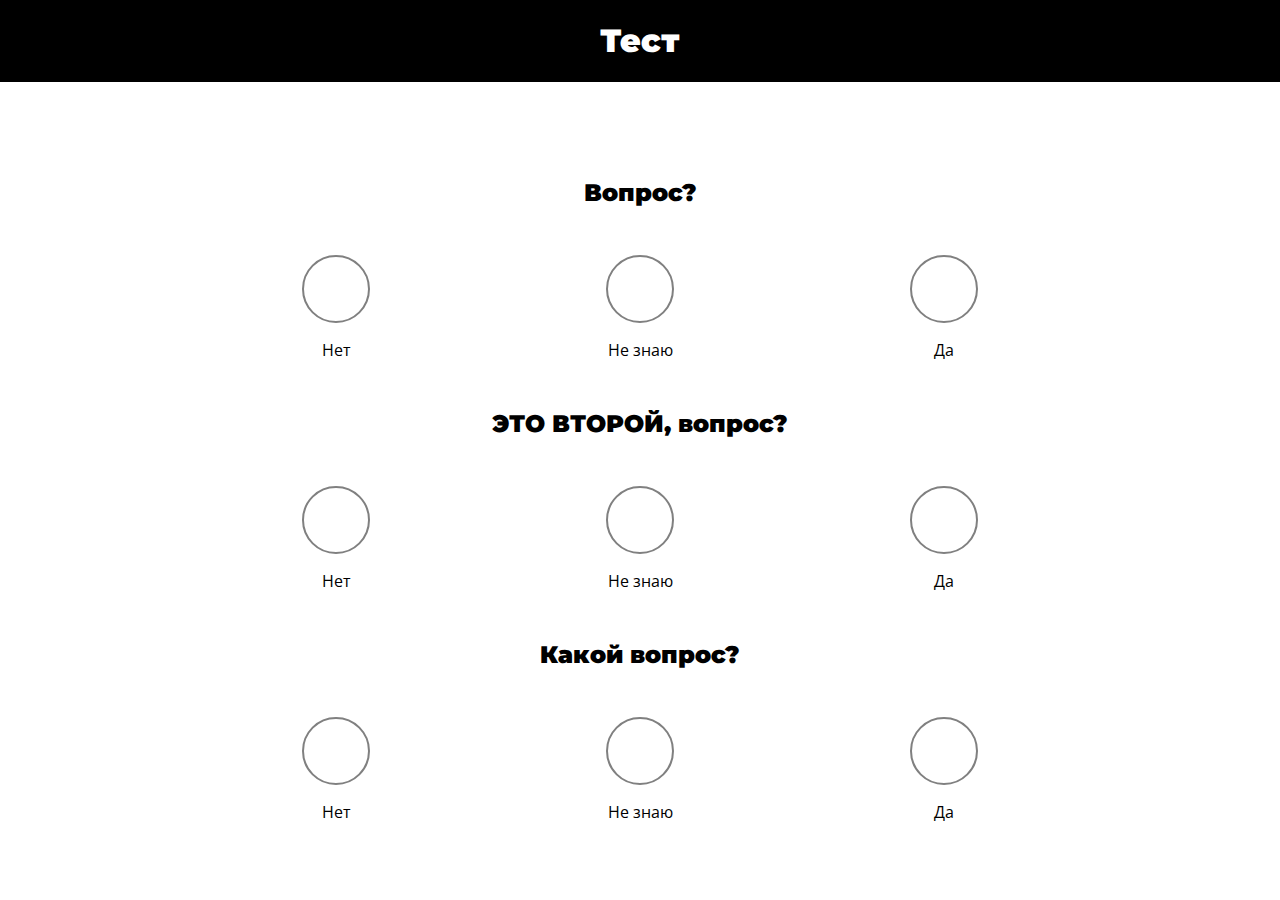
==== index.html @ ab08fc0e "uppdate app.js and index.html" ====
<!doctype html>
<html lang="en">
<head>
    <meta charset="UTF-8">
    <meta name="viewport"
          content="width=device-width, user-scalable=no, initial-scale=1.0, maximum-scale=1.0, minimum-scale=1.0">
    <meta http-equiv="X-UA-Compatible" content="ie=edge">
    <title>TestWebApp</title>
    <link rel="stylesheet" href="css/bootstrap-grid.css">
    <link href="https://emoji-css.afeld.me/emoji.css" rel="stylesheet">
    <link rel="preconnect" href="https://fonts.googleapis.com">
    <link rel="preconnect" href="https://fonts.gstatic.com" crossorigin>
    <link href="https://fonts.googleapis.com/css2?family=Montserrat:ital,wght@0,100..900;1,100..900&family=Open+Sans:ital,wght@0,300..800;1,300..800&display=swap" rel="stylesheet">
    <link rel="stylesheet" href="css/style.css">
    <script src="https://telegram.org/js/telegram-web-app.js"></script>
</head>
<body>
<header class="container-fluid header">
    <div class="container">
        <div class="row">
            <div class="col-12">
                <h1 class="header__text">
                    Тест
                </h1>
            </div>
        </div>
    </div>
</header>
<main>
    <div class="container mt-5">
        <div class="col-12">
            <h1 class="greetings">

            </h1>
        </div>
    </div>
    <div class="container mt-5">
        <div class="row">
            <div class="col-12 question">
                <h3 class="question__heading mt-5">
                    Вопрос?
                </h3>
                <div class="question__answers">
                    <div class="question__answer answer">
                        <label class="answer__label" for="answers1_1" >
                            <input type="radio" class="answer__radio" name="answers1" id="answers1_1">
                            <span class="answer__inner">
                                <span class="answer__icon-wrapper">
                                    <i class="answer__icon em-svg em--1" aria-role="presentation" aria-label="THUMBS DOWN SIGN"></i>
                                </span>
                                <span class="answer__text">
                                    Нет
                                </span>
                            </span>
                        </label>
                    </div>
                    <div class="question__answer answer">
                        <label class="answer__label" for="answers1_2" >
                            <input type="radio" class="answer__radio" name="answers1" id="answers1_2">
                            <span class="answer__inner">
                                <span class="answer__icon-wrapper">
                                    <i class="answer__icon em-svg em-man-shrugging" aria-role="presentation" aria-label=""></i>
                                </span>
                                <span class="answer__text">
                                    Не знаю
                                </span>
                            </span>
                        </label>
                    </div>
                    <div class="question__answer answer">
                        <label class="answer__label" for="answers1_3" >
                            <input type="radio" class="answer__radio" name="answers1" id="answers1_3">
                            <span class="answer__inner">
                                <span class="answer__icon-wrapper">
                                    <i class="answer__icon em-svg em---1" aria-role="presentation" aria-label="THUMBS UP SIGN"></i>
                                </span>
                                <span class="answer__text">
                                    Да
                                </span>
                            </span>
                        </label>
                    </div>
                </div>
            </div>
            <div class="col-12 question">
                <h3 class="question__heading mt-5">
                    ЭТО ВТОРОЙ, вопрос?
                </h3>
                <div class="question__answers">
                    <div class="question__answer answer">
                        <label class="answer__label" for="answers2_1" >
                            <input type="radio" class="answer__radio" name="answers2" id="answers2_1">
                            <span class="answer__inner">
                                <span class="answer__icon-wrapper">
                                    <i class="answer__icon em-svg em--1" aria-role="presentation" aria-label="THUMBS DOWN SIGN"></i>
                                </span>
                                <span class="answer__text">
                                    Нет
                                </span>
                            </span>
                        </label>
                    </div>
                    <div class="question__answer answer">
                        <label class="answer__label" for="answers2_2" >
                            <input type="radio" class="answer__radio" name="answers2" id="answers2_2">
                            <span class="answer__inner">
                                <span class="answer__icon-wrapper">
                                    <i class="answer__icon em-svg em-man-shrugging" aria-role="presentation" aria-label=""></i>
                                </span>
                                <span class="answer__text">
                                    Не знаю
                                </span>
                            </span>
                        </label>
                    </div>
                    <div class="question__answer answer">
                        <label class="answer__label" for="answers2_3" >
                            <input type="radio" class="answer__radio" name="answers2" id="answers2_3">
                            <span class="answer__inner">
                                <span class="answer__icon-wrapper">
                                    <i class="answer__icon em-svg em---1" aria-role="presentation" aria-label="THUMBS UP SIGN"></i>
                                </span>
                                <span class="answer__text">
                                    Да
                                </span>
                            </span>
                        </label>
                    </div>
                </div>
            </div>
            <div class="col-12 question">
                <h3 class="question__heading mt-5">
                    Какой вопрос?
                </h3>
                <div class="question__answers">
                    <div class="question__answer answer">
                        <label class="answer__label" for="answers3_1" >
                            <input type="radio" class="answer__radio" name="answers3" id="answers3_1">
                            <span class="answer__inner">
                                <span class="answer__icon-wrapper">
                                    <i class="answer__icon em-svg em--1" aria-role="presentation" aria-label="THUMBS DOWN SIGN"></i>
                                </span>
                                <span class="answer__text">
                                    Нет
                                </span>
                            </span>
                        </label>
                    </div>
                    <div class="question__answer answer">
                        <label class="answer__label" for="answers3_2" >
                            <input type="radio" class="answer__radio" name="answers3" id="answers3_2">
                            <span class="answer__inner">
                                <span class="answer__icon-wrapper">
                                    <i class="answer__icon em-svg em-man-shrugging" aria-role="presentation" aria-label=""></i>
                                </span>
                                <span class="answer__text">
                                    Не знаю
                                </span>
                            </span>
                        </label>
                    </div>
                    <div class="question__answer answer">
                        <label class="answer__label" for="answers3_3" >
                            <input type="radio" class="answer__radio" name="answers3" id="answers3_3">
                            <span class="answer__inner">
                                <span class="answer__icon-wrapper">
                                    <i class="answer__icon em-svg em---1" aria-role="presentation" aria-label="THUMBS UP SIGN"></i>
                                </span>
                                <span class="answer__text">
                                    Да
                                </span>
                            </span>
                        </label>
                    </div>
                </div>
            </div>
        </div>
    </div>
</main>

<script src="js/app.js"></script>
</body>
</html>
---- css/style.css ----
body{
    margin: 0;
}

*, *::after, *::before {
    box-sizing: border-box;
}

h1, h2, h3, h4, h5, h6{
    font-family: "Montserrat", sans-serif;
    font-weight: 900;
}

.header{
    background: #000;
}

.header__text{
    color:#fff;
    font-size: 2rem;
    text-align: center;
}

.question__heading{
    font-size: 1.5rem;
    text-align: center;
    margin-bottom: 3rem;
}

.question__answers{
    display: flex;
    justify-content: space-evenly;
    gap: 1rem;
}

.answer__radio{
    display: none;
}

.answer__radio:checked + .answer__inner > .answer__icon-wrapper{
    background: #ededed;
}

.answer__radio:checked + .answer__inner > .answer__text{
    color: gray;
}

.answer__inner{
    display: flex;
    flex-direction: column;
    justify-content: center;
    align-items: center;
    gap: 1rem;
}

.answer__icon-wrapper{
    padding: 2rem;
    border: 2px solid gray;
    border-radius: 50%;
}

.answer__icon{
    width: 2rem;
    height: 2rem;
}

.answer__text{
    font-family: "Open Sans", sans-serif;
}

.send-button{
    font-family: "Open Sans", sans-serif;
    width: 100%;
    padding: 1rem;
    border-radius: 0.375rem;
    border: none;
}

.greetings{
    text-align: center;
}
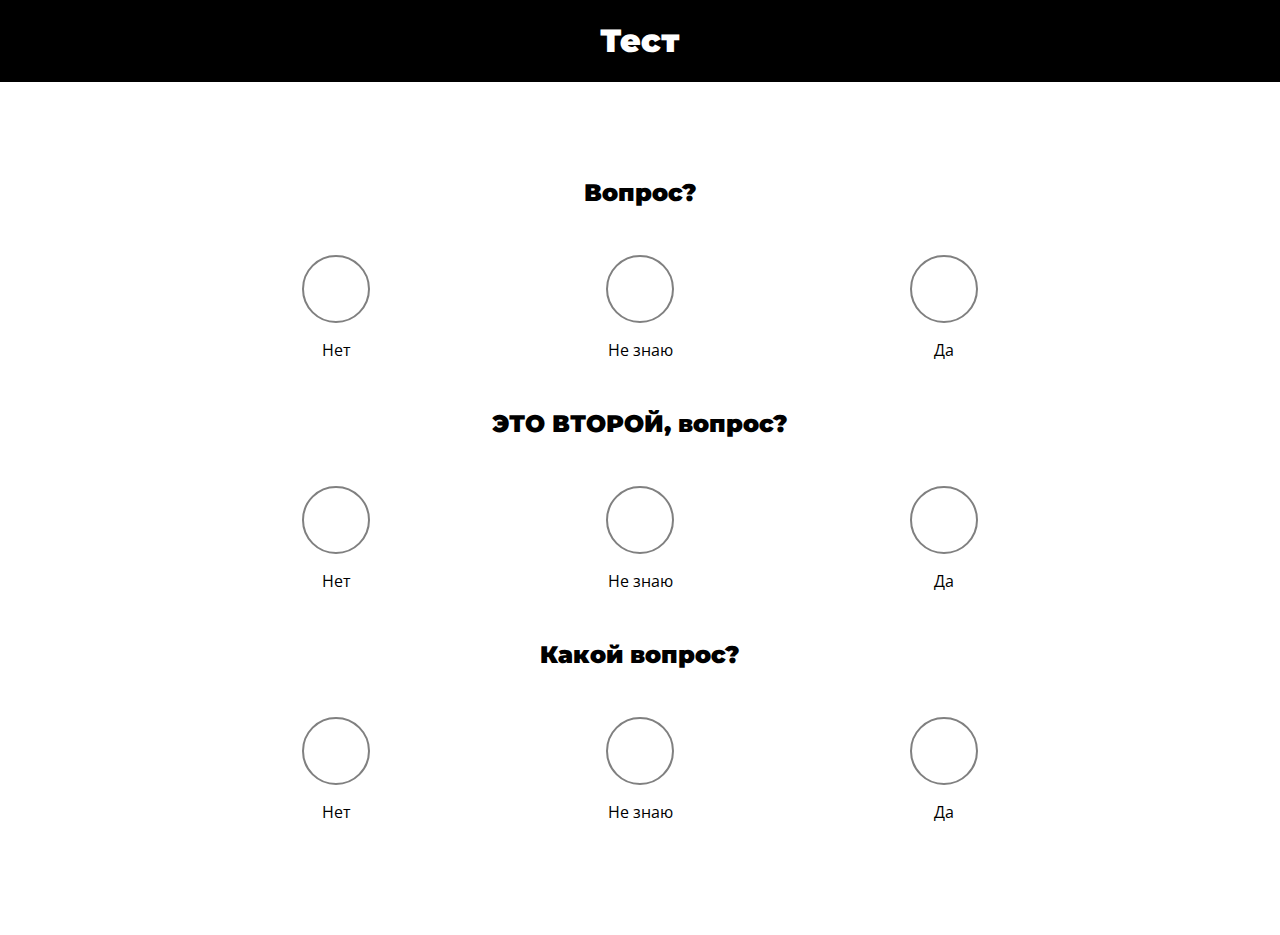
==== commit 097cda68: "uppdate index.html and style.css" ====
--- a/index.html
+++ b/index.html
@@ -27,14 +27,7 @@
     </div>
 </header>
 <main>
-    <div class="container mt-5">
-        <div class="col-12">
-            <h1 class="greetings">
-
-            </h1>
-        </div>
-    </div>
-    <div class="container mt-5">
+    <div class="container mt-5 mb-10">
         <div class="row">
             <div class="col-12 question">
                 <h3 class="question__heading mt-5">
--- a/css/style.css
+++ b/css/style.css
@@ -78,4 +78,8 @@
 
 .greetings{
     text-align: center;
+}
+
+.mb-10{
+    margin-bottom: 7rem;
 }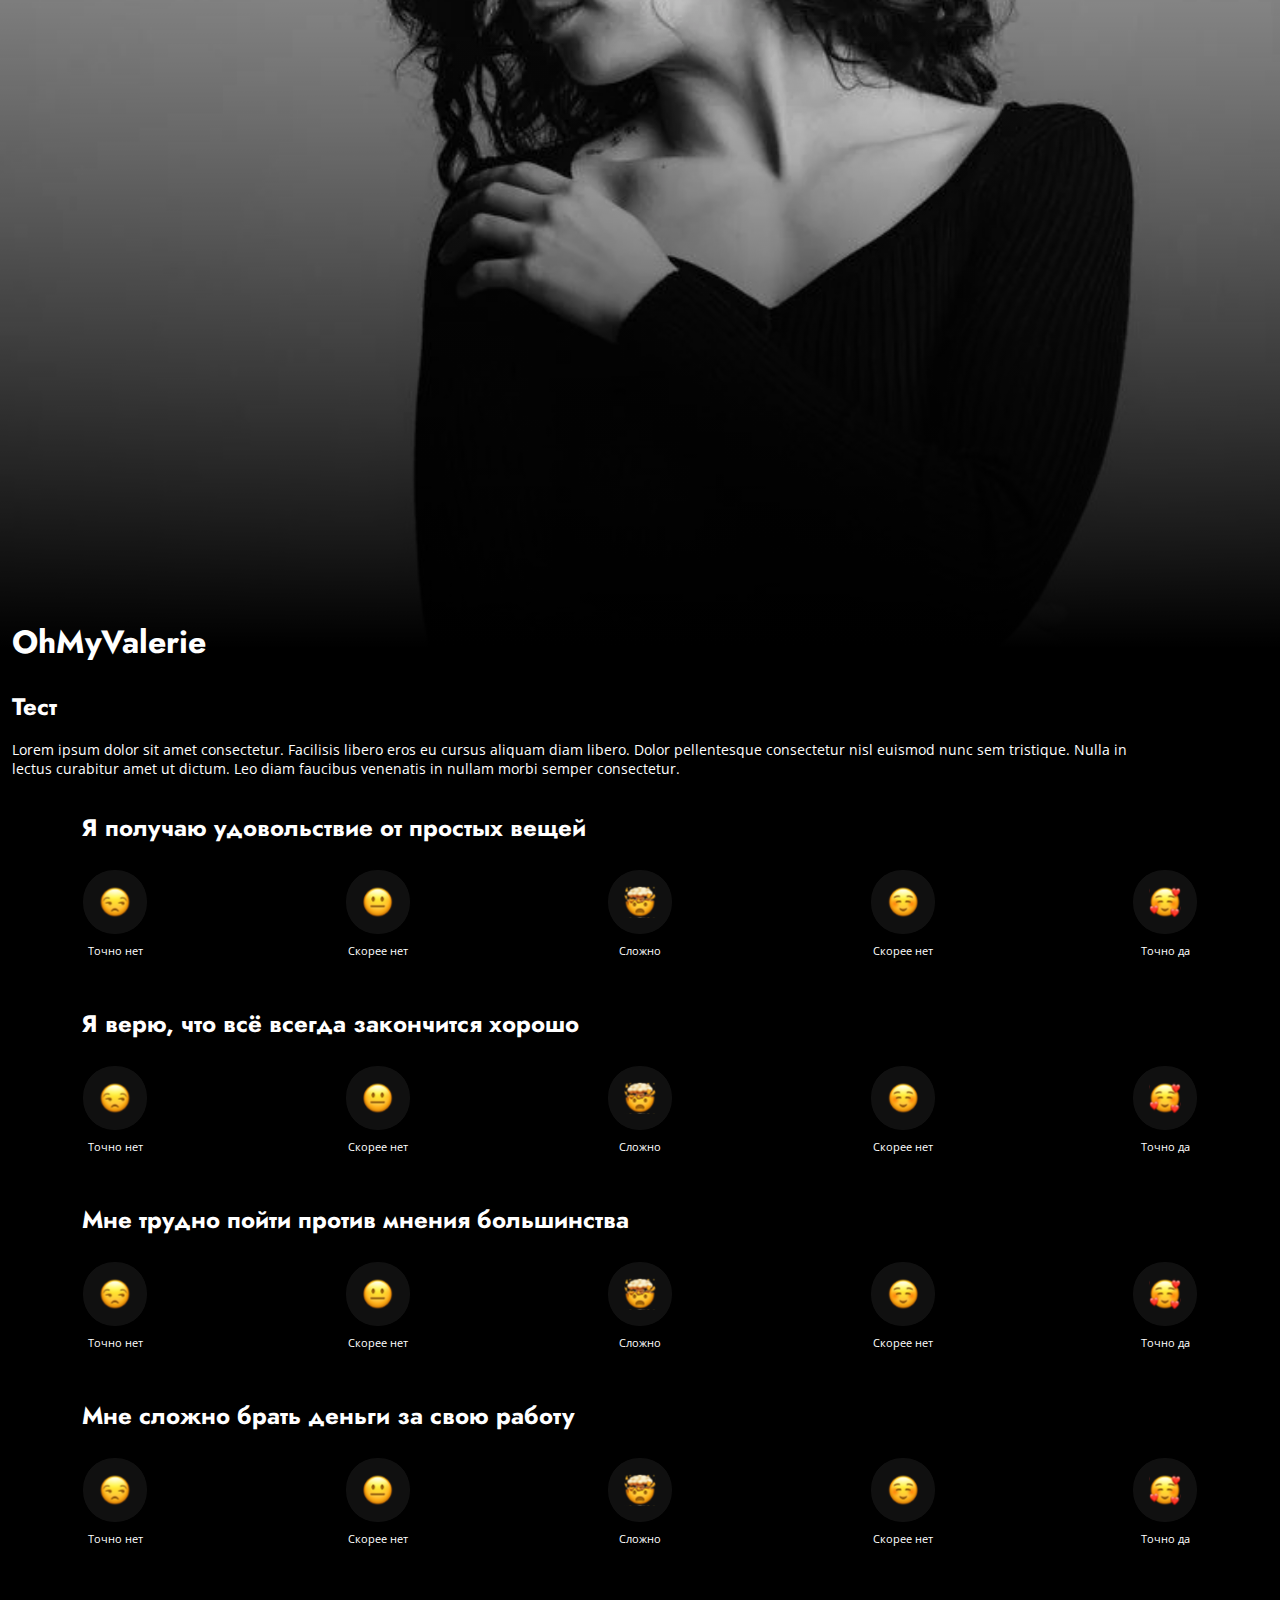
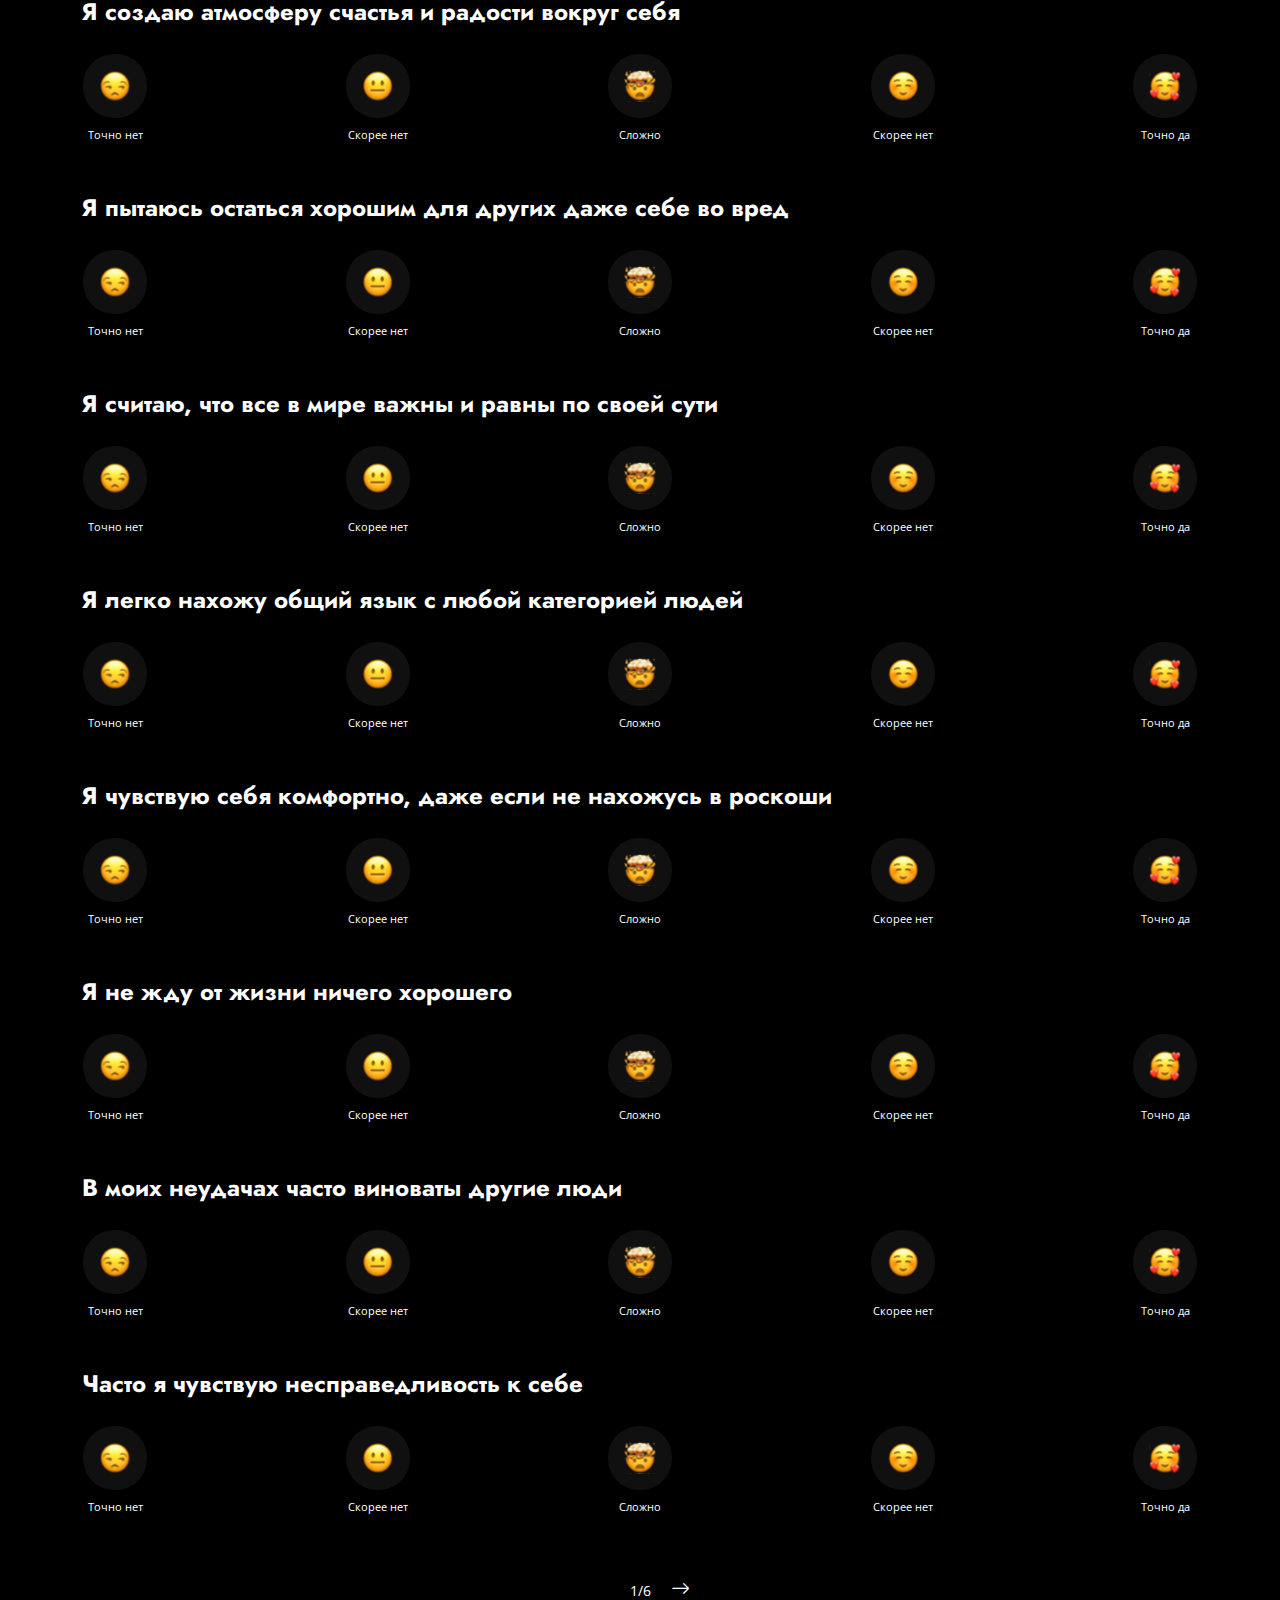
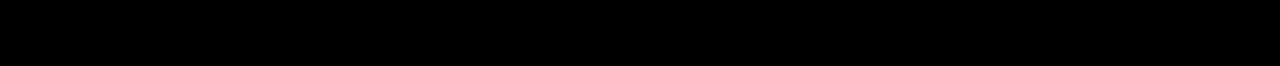
==== commit c85fccce: "uppdate all project" ====
--- a/index.html
+++ b/index.html
@@ -7,170 +7,4688 @@
     <meta http-equiv="X-UA-Compatible" content="ie=edge">
     <title>TestWebApp</title>
     <link rel="stylesheet" href="css/bootstrap-grid.css">
-    <link href="https://emoji-css.afeld.me/emoji.css" rel="stylesheet">
     <link rel="preconnect" href="https://fonts.googleapis.com">
     <link rel="preconnect" href="https://fonts.gstatic.com" crossorigin>
-    <link href="https://fonts.googleapis.com/css2?family=Montserrat:ital,wght@0,100..900;1,100..900&family=Open+Sans:ital,wght@0,300..800;1,300..800&display=swap" rel="stylesheet">
+    <link href="https://fonts.googleapis.com/css2?family=Jost:ital,wght@0,100..900;1,100..900&family=Open+Sans:ital,wght@0,300..800;1,300..800&display=swap" rel="stylesheet">
+    <link rel="stylesheet" href="https://cdn.jsdelivr.net/npm/bootstrap-icons@1.11.3/font/bootstrap-icons.min.css">
     <link rel="stylesheet" href="css/style.css">
-    <script src="https://telegram.org/js/telegram-web-app.js"></script>
+<!--    <script src="https://telegram.org/js/telegram-web-app.js"></script>-->
 </head>
 <body>
-<header class="container-fluid header">
-    <div class="container">
-        <div class="row">
-            <div class="col-12">
-                <h1 class="header__text">
-                    Тест
-                </h1>
-            </div>
-        </div>
-    </div>
-</header>
-<main>
-    <div class="container mt-5 mb-10">
-        <div class="row">
-            <div class="col-12 question">
-                <h3 class="question__heading mt-5">
-                    Вопрос?
-                </h3>
-                <div class="question__answers">
-                    <div class="question__answer answer">
-                        <label class="answer__label" for="answers1_1" >
-                            <input type="radio" class="answer__radio" name="answers1" id="answers1_1">
-                            <span class="answer__inner">
-                                <span class="answer__icon-wrapper">
-                                    <i class="answer__icon em-svg em--1" aria-role="presentation" aria-label="THUMBS DOWN SIGN"></i>
-                                </span>
-                                <span class="answer__text">
-                                    Нет
-                                </span>
-                            </span>
-                        </label>
+    <main>
+        <div class="page selected" id="page-1">
+            <div class="main-banner">
+                <div class="main-banner__image-filter"></div>
+                <img class="main-banner__image" alt="OhMyValerie" src="images/main.webp">
+                <div class="main-banner__info container">
+                    <div class="row main-banner__info-row">
+                    <div class="col-12">
+                        <h1 class="main-banner__heading">
+                            OhMyValerie
+                        </h1>
                     </div>
-                    <div class="question__answer answer">
-                        <label class="answer__label" for="answers1_2" >
-                            <input type="radio" class="answer__radio" name="answers1" id="answers1_2">
-                            <span class="answer__inner">
-                                <span class="answer__icon-wrapper">
-                                    <i class="answer__icon em-svg em-man-shrugging" aria-role="presentation" aria-label=""></i>
-                                </span>
-                                <span class="answer__text">
-                                    Не знаю
-                                </span>
-                            </span>
-                        </label>
+                    <div class="col-12">
+                        <h2 class="main-banner__second-heading">
+                            Тест
+                        </h2>
                     </div>
-                    <div class="question__answer answer">
-                        <label class="answer__label" for="answers1_3" >
-                            <input type="radio" class="answer__radio" name="answers1" id="answers1_3">
-                            <span class="answer__inner">
-                                <span class="answer__icon-wrapper">
-                                    <i class="answer__icon em-svg em---1" aria-role="presentation" aria-label="THUMBS UP SIGN"></i>
-                                </span>
-                                <span class="answer__text">
-                                    Да
-                                </span>
-                            </span>
-                        </label>
+                    <div class="col-12">
+                        <p class="main-banner__text">
+                            Lorem ipsum dolor sit amet consectetur. Facilisis libero eros eu cursus aliquam diam libero. Dolor pellentesque consectetur nisl euismod nunc sem tristique. Nulla in lectus curabitur amet ut dictum. Leo diam faucibus venenatis in nullam morbi semper consectetur.
+                        </p>
                     </div>
                 </div>
-            </div>
-            <div class="col-12 question">
-                <h3 class="question__heading mt-5">
-                    ЭТО ВТОРОЙ, вопрос?
-                </h3>
-                <div class="question__answers">
-                    <div class="question__answer answer">
-                        <label class="answer__label" for="answers2_1" >
-                            <input type="radio" class="answer__radio" name="answers2" id="answers2_1">
-                            <span class="answer__inner">
-                                <span class="answer__icon-wrapper">
-                                    <i class="answer__icon em-svg em--1" aria-role="presentation" aria-label="THUMBS DOWN SIGN"></i>
-                                </span>
-                                <span class="answer__text">
-                                    Нет
-                                </span>
-                            </span>
-                        </label>
-                    </div>
-                    <div class="question__answer answer">
-                        <label class="answer__label" for="answers2_2" >
-                            <input type="radio" class="answer__radio" name="answers2" id="answers2_2">
-                            <span class="answer__inner">
-                                <span class="answer__icon-wrapper">
-                                    <i class="answer__icon em-svg em-man-shrugging" aria-role="presentation" aria-label=""></i>
-                                </span>
-                                <span class="answer__text">
-                                    Не знаю
-                                </span>
-                            </span>
-                        </label>
-                    </div>
-                    <div class="question__answer answer">
-                        <label class="answer__label" for="answers2_3" >
-                            <input type="radio" class="answer__radio" name="answers2" id="answers2_3">
-                            <span class="answer__inner">
-                                <span class="answer__icon-wrapper">
-                                    <i class="answer__icon em-svg em---1" aria-role="presentation" aria-label="THUMBS UP SIGN"></i>
-                                </span>
-                                <span class="answer__text">
-                                    Да
-                                </span>
-                            </span>
-                        </label>
-                    </div>
                 </div>
             </div>
-            <div class="col-12 question">
-                <h3 class="question__heading mt-5">
-                    Какой вопрос?
-                </h3>
-                <div class="question__answers">
-                    <div class="question__answer answer">
-                        <label class="answer__label" for="answers3_1" >
-                            <input type="radio" class="answer__radio" name="answers3" id="answers3_1">
-                            <span class="answer__inner">
-                                <span class="answer__icon-wrapper">
-                                    <i class="answer__icon em-svg em--1" aria-role="presentation" aria-label="THUMBS DOWN SIGN"></i>
-                                </span>
-                                <span class="answer__text">
-                                    Нет
-                                </span>
-                            </span>
-                        </label>
-                    </div>
-                    <div class="question__answer answer">
-                        <label class="answer__label" for="answers3_2" >
-                            <input type="radio" class="answer__radio" name="answers3" id="answers3_2">
-                            <span class="answer__inner">
-                                <span class="answer__icon-wrapper">
-                                    <i class="answer__icon em-svg em-man-shrugging" aria-role="presentation" aria-label=""></i>
-                                </span>
-                                <span class="answer__text">
-                                    Не знаю
-                                </span>
-                            </span>
-                        </label>
-                    </div>
-                    <div class="question__answer answer">
-                        <label class="answer__label" for="answers3_3" >
-                            <input type="radio" class="answer__radio" name="answers3" id="answers3_3">
-                            <span class="answer__inner">
-                                <span class="answer__icon-wrapper">
-                                    <i class="answer__icon em-svg em---1" aria-role="presentation" aria-label="THUMBS UP SIGN"></i>
-                                </span>
-                                <span class="answer__text">
-                                    Да
-                                </span>
-                            </span>
-                        </label>
+            <div class="questions container">
+                <div class="row questions__row">
+                    <article class="question col-12" id="simple_minded_1">
+                        <h3 class="question__heading">
+                            Я получаю удовольствие от простых вещей
+                        </h3>
+                        <div class="answers">
+                            <div class="answer">
+                                <label class="answer__label" for="simple_minded_1-1">
+                                    <input class="answer__radio" type="radio" name="simple_minded_1" id="simple_minded_1-1">
+                                    <span class="answer__image-wrapper">
+                                        <img src="images/emojis/emoji_1.svg" alt="Точно нет" class="answer__image">
+                                    </span>
+                                    <span class="answer__text">
+                                        Точно нет
+                                    </span>
+                                </label>
+                            </div>
+                            <div class="answer">
+                                <label class="answer__label" for="simple_minded_1-2">
+                                    <input class="answer__radio" type="radio" name="simple_minded_1" id="simple_minded_1-2">
+                                    <span class="answer__image-wrapper">
+                                        <img src="images/emojis/emoji_2.svg" alt="Точно нет" class="answer__image">
+                                    </span>
+                                    <span class="answer__text">
+                                        Скорее нет
+                                    </span>
+                                </label>
+                            </div>
+                            <div class="answer">
+                                <label class="answer__label" for="simple_minded_1-3">
+                                    <input class="answer__radio" type="radio" name="simple_minded_1" id="simple_minded_1-3">
+                                    <span class="answer__image-wrapper">
+                                        <img src="images/emojis/emoji_3.svg" alt="Точно нет" class="answer__image">
+                                    </span>
+                                    <span class="answer__text">
+                                        Сложно
+                                    </span>
+                                </label>
+                            </div>
+                            <div class="answer">
+                                <label class="answer__label" for="simple_minded_1-4">
+                                    <input class="answer__radio" type="radio" name="simple_minded_1" id="simple_minded_1-4">
+                                    <span class="answer__image-wrapper">
+                                        <img src="images/emojis/emoji_4.svg" alt="Точно нет" class="answer__image">
+                                    </span>
+                                    <span class="answer__text">
+                                        Скорее нет
+                                    </span>
+                                </label>
+                            </div>
+                            <div class="answer">
+                                <label class="answer__label" for="simple_minded_1-5">
+                                    <input class="answer__radio" type="radio" name="simple_minded_1" id="simple_minded_1-5">
+                                    <span class="answer__image-wrapper">
+                                        <img src="images/emojis/emoji_5.svg" alt="Точно нет" class="answer__image">
+                                    </span>
+                                    <span class="answer__text">
+                                        Точно да
+                                    </span>
+                                </label>
+                            </div>
+                        </div>
+                    </article>
+                    <article class="question col-12" id="simple_minded_2">
+                        <h3 class="question__heading">
+                            Я верю, что всё всегда закончится хорошо
+                        </h3>
+                        <div class="answers">
+                            <div class="answer">
+                                <label class="answer__label" for="simple_minded_2-1">
+                                    <input class="answer__radio" type="radio" name="simple_minded_2" id="simple_minded_2-1">
+                                    <span class="answer__image-wrapper">
+                                        <img src="images/emojis/emoji_1.svg" alt="Точно нет" class="answer__image">
+                                    </span>
+                                    <span class="answer__text">
+                                        Точно нет
+                                    </span>
+                                </label>
+                            </div>
+                            <div class="answer">
+                                <label class="answer__label" for="simple_minded_2-2">
+                                    <input class="answer__radio" type="radio" name="simple_minded_2" id="simple_minded_2-2">
+                                    <span class="answer__image-wrapper">
+                                        <img src="images/emojis/emoji_2.svg" alt="Точно нет" class="answer__image">
+                                    </span>
+                                    <span class="answer__text">
+                                        Скорее нет
+                                    </span>
+                                </label>
+                            </div>
+                            <div class="answer">
+                                <label class="answer__label" for="simple_minded_2-3">
+                                    <input class="answer__radio" type="radio" name="simple_minded_2" id="simple_minded_2-3">
+                                    <span class="answer__image-wrapper">
+                                        <img src="images/emojis/emoji_3.svg" alt="Точно нет" class="answer__image">
+                                    </span>
+                                    <span class="answer__text">
+                                        Сложно
+                                    </span>
+                                </label>
+                            </div>
+                            <div class="answer">
+                                <label class="answer__label" for="simple_minded_2-4">
+                                    <input class="answer__radio" type="radio" name="simple_minded_2" id="simple_minded_2-4">
+                                    <span class="answer__image-wrapper">
+                                        <img src="images/emojis/emoji_4.svg" alt="Точно нет" class="answer__image">
+                                    </span>
+                                    <span class="answer__text">
+                                        Скорее нет
+                                    </span>
+                                </label>
+                            </div>
+                            <div class="answer">
+                                <label class="answer__label" for="simple_minded_2-5">
+                                    <input class="answer__radio" type="radio" name="simple_minded_2" id="simple_minded_2-5">
+                                    <span class="answer__image-wrapper">
+                                        <img src="images/emojis/emoji_5.svg" alt="Точно нет" class="answer__image">
+                                    </span>
+                                    <span class="answer__text">
+                                        Точно да
+                                    </span>
+                                </label>
+                            </div>
+                        </div>
+                    </article>
+                    <article class="question col-12" id="simple_minded_3">
+                        <h3 class="question__heading">
+                            Мне трудно пойти против мнения большинства
+                        </h3>
+                        <div class="answers">
+                            <div class="answer">
+                                <label class="answer__label" for="simple_minded_3-1">
+                                    <input class="answer__radio" type="radio" name="simple_minded_3" id="simple_minded_3-1">
+                                    <span class="answer__image-wrapper">
+                                        <img src="images/emojis/emoji_1.svg" alt="Точно нет" class="answer__image">
+                                    </span>
+                                    <span class="answer__text">
+                                        Точно нет
+                                    </span>
+                                </label>
+                            </div>
+                            <div class="answer">
+                                <label class="answer__label" for="simple_minded_3-2">
+                                    <input class="answer__radio" type="radio" name="simple_minded_3" id="simple_minded_3-2">
+                                    <span class="answer__image-wrapper">
+                                        <img src="images/emojis/emoji_2.svg" alt="Точно нет" class="answer__image">
+                                    </span>
+                                    <span class="answer__text">
+                                        Скорее нет
+                                    </span>
+                                </label>
+                            </div>
+                            <div class="answer">
+                                <label class="answer__label" for="simple_minded_3-3">
+                                    <input class="answer__radio" type="radio" name="simple_minded_3" id="simple_minded_3-3">
+                                    <span class="answer__image-wrapper">
+                                        <img src="images/emojis/emoji_3.svg" alt="Точно нет" class="answer__image">
+                                    </span>
+                                    <span class="answer__text">
+                                        Сложно
+                                    </span>
+                                </label>
+                            </div>
+                            <div class="answer">
+                                <label class="answer__label" for="simple_minded_3-4">
+                                    <input class="answer__radio" type="radio" name="simple_minded_3" id="simple_minded_3-4">
+                                    <span class="answer__image-wrapper">
+                                        <img src="images/emojis/emoji_4.svg" alt="Точно нет" class="answer__image">
+                                    </span>
+                                    <span class="answer__text">
+                                        Скорее нет
+                                    </span>
+                                </label>
+                            </div>
+                            <div class="answer">
+                                <label class="answer__label" for="simple_minded_3-5">
+                                    <input class="answer__radio" type="radio" name="simple_minded_3" id="simple_minded_3-5">
+                                    <span class="answer__image-wrapper">
+                                        <img src="images/emojis/emoji_5.svg" alt="Точно нет" class="answer__image">
+                                    </span>
+                                    <span class="answer__text">
+                                        Точно да
+                                    </span>
+                                </label>
+                            </div>
+                        </div>
+                    </article>
+                    <article class="question col-12" id="simple_minded_4">
+                        <h3 class="question__heading">
+                            Мне сложно брать деньги за свою работу
+                        </h3>
+                        <div class="answers">
+                            <div class="answer">
+                                <label class="answer__label" for="simple_minded_4-1">
+                                    <input class="answer__radio" type="radio" name="simple_minded_4" id="simple_minded_4-1">
+                                    <span class="answer__image-wrapper">
+                                        <img src="images/emojis/emoji_1.svg" alt="Точно нет" class="answer__image">
+                                    </span>
+                                    <span class="answer__text">
+                                        Точно нет
+                                    </span>
+                                </label>
+                            </div>
+                            <div class="answer">
+                                <label class="answer__label" for="simple_minded_4-2">
+                                    <input class="answer__radio" type="radio" name="simple_minded_4" id="simple_minded_4-2">
+                                    <span class="answer__image-wrapper">
+                                        <img src="images/emojis/emoji_2.svg" alt="Точно нет" class="answer__image">
+                                    </span>
+                                    <span class="answer__text">
+                                        Скорее нет
+                                    </span>
+                                </label>
+                            </div>
+                            <div class="answer">
+                                <label class="answer__label" for="simple_minded_4-3">
+                                    <input class="answer__radio" type="radio" name="simple_minded_4" id="simple_minded_4-3">
+                                    <span class="answer__image-wrapper">
+                                        <img src="images/emojis/emoji_3.svg" alt="Точно нет" class="answer__image">
+                                    </span>
+                                    <span class="answer__text">
+                                        Сложно
+                                    </span>
+                                </label>
+                            </div>
+                            <div class="answer">
+                                <label class="answer__label" for="simple_minded_4-4">
+                                    <input class="answer__radio" type="radio" name="simple_minded_4" id="simple_minded_4-4">
+                                    <span class="answer__image-wrapper">
+                                        <img src="images/emojis/emoji_4.svg" alt="Точно нет" class="answer__image">
+                                    </span>
+                                    <span class="answer__text">
+                                        Скорее нет
+                                    </span>
+                                </label>
+                            </div>
+                            <div class="answer">
+                                <label class="answer__label" for="simple_minded_4-5">
+                                    <input class="answer__radio" type="radio" name="simple_minded_4" id="simple_minded_4-5">
+                                    <span class="answer__image-wrapper">
+                                        <img src="images/emojis/emoji_5.svg" alt="Точно нет" class="answer__image">
+                                    </span>
+                                    <span class="answer__text">
+                                        Точно да
+                                    </span>
+                                </label>
+                            </div>
+                        </div>
+                    </article>
+                    <article class="question col-12" id="simple_minded_5">
+                        <h3 class="question__heading">
+                            Я создаю атмосферу счастья и радости вокруг себя
+                        </h3>
+                        <div class="answers">
+                            <div class="answer">
+                                <label class="answer__label" for="simple_minded_5-1">
+                                    <input class="answer__radio" type="radio" name="simple_minded_5" id="simple_minded_5-1">
+                                    <span class="answer__image-wrapper">
+                                        <img src="images/emojis/emoji_1.svg" alt="Точно нет" class="answer__image">
+                                    </span>
+                                    <span class="answer__text">
+                                        Точно нет
+                                    </span>
+                                </label>
+                            </div>
+                            <div class="answer">
+                                <label class="answer__label" for="simple_minded_5-2">
+                                    <input class="answer__radio" type="radio" name="simple_minded_5" id="simple_minded_5-2">
+                                    <span class="answer__image-wrapper">
+                                        <img src="images/emojis/emoji_2.svg" alt="Точно нет" class="answer__image">
+                                    </span>
+                                    <span class="answer__text">
+                                        Скорее нет
+                                    </span>
+                                </label>
+                            </div>
+                            <div class="answer">
+                                <label class="answer__label" for="simple_minded_5-3">
+                                    <input class="answer__radio" type="radio" name="simple_minded_5" id="simple_minded_5-3">
+                                    <span class="answer__image-wrapper">
+                                        <img src="images/emojis/emoji_3.svg" alt="Точно нет" class="answer__image">
+                                    </span>
+                                    <span class="answer__text">
+                                        Сложно
+                                    </span>
+                                </label>
+                            </div>
+                            <div class="answer">
+                                <label class="answer__label" for="simple_minded_5-4">
+                                    <input class="answer__radio" type="radio" name="simple_minded_5" id="simple_minded_5-4">
+                                    <span class="answer__image-wrapper">
+                                        <img src="images/emojis/emoji_4.svg" alt="Точно нет" class="answer__image">
+                                    </span>
+                                    <span class="answer__text">
+                                        Скорее нет
+                                    </span>
+                                </label>
+                            </div>
+                            <div class="answer">
+                                <label class="answer__label" for="simple_minded_5-5">
+                                    <input class="answer__radio" type="radio" name="simple_minded_5" id="simple_minded_5-5">
+                                    <span class="answer__image-wrapper">
+                                        <img src="images/emojis/emoji_5.svg" alt="Точно нет" class="answer__image">
+                                    </span>
+                                    <span class="answer__text">
+                                        Точно да
+                                    </span>
+                                </label>
+                            </div>
+                        </div>
+                    </article>
+                    <article class="question col-12" id="simple_minded_6">
+                        <h3 class="question__heading">
+                            Я пытаюсь остаться хорошим для других даже себе во вред
+                        </h3>
+                        <div class="answers">
+                            <div class="answer">
+                                <label class="answer__label" for="simple_minded_6-1">
+                                    <input class="answer__radio" type="radio" name="simple_minded_6" id="simple_minded_6-1">
+                                    <span class="answer__image-wrapper">
+                                        <img src="images/emojis/emoji_1.svg" alt="Точно нет" class="answer__image">
+                                    </span>
+                                    <span class="answer__text">
+                                        Точно нет
+                                    </span>
+                                </label>
+                            </div>
+                            <div class="answer">
+                                <label class="answer__label" for="simple_minded_6-2">
+                                    <input class="answer__radio" type="radio" name="simple_minded_6" id="simple_minded_6-2">
+                                    <span class="answer__image-wrapper">
+                                        <img src="images/emojis/emoji_2.svg" alt="Точно нет" class="answer__image">
+                                    </span>
+                                    <span class="answer__text">
+                                        Скорее нет
+                                    </span>
+                                </label>
+                            </div>
+                            <div class="answer">
+                                <label class="answer__label" for="simple_minded_6-3">
+                                    <input class="answer__radio" type="radio" name="simple_minded_6" id="simple_minded_6-3">
+                                    <span class="answer__image-wrapper">
+                                        <img src="images/emojis/emoji_3.svg" alt="Точно нет" class="answer__image">
+                                    </span>
+                                    <span class="answer__text">
+                                        Сложно
+                                    </span>
+                                </label>
+                            </div>
+                            <div class="answer">
+                                <label class="answer__label" for="simple_minded_6-4">
+                                    <input class="answer__radio" type="radio" name="simple_minded_6" id="simple_minded_6-4">
+                                    <span class="answer__image-wrapper">
+                                        <img src="images/emojis/emoji_4.svg" alt="Точно нет" class="answer__image">
+                                    </span>
+                                    <span class="answer__text">
+                                        Скорее нет
+                                    </span>
+                                </label>
+                            </div>
+                            <div class="answer">
+                                <label class="answer__label" for="simple_minded_6-5">
+                                    <input class="answer__radio" type="radio" name="simple_minded_6" id="simple_minded_6-5">
+                                    <span class="answer__image-wrapper">
+                                        <img src="images/emojis/emoji_5.svg" alt="Точно нет" class="answer__image">
+                                    </span>
+                                    <span class="answer__text">
+                                        Точно да
+                                    </span>
+                                </label>
+                            </div>
+                        </div>
+                    </article>
+                    <article class="question col-12" id="nice_guy_1">
+                        <h3 class="question__heading">
+                            Я считаю, что все в мире важны и равны по своей сути
+                        </h3>
+                        <div class="answers">
+                            <div class="answer">
+                                <label class="answer__label" for="nice_guy_1-1">
+                                    <input class="answer__radio" type="radio" name="nice_guy_1" id="nice_guy_1-1">
+                                    <span class="answer__image-wrapper">
+                                        <img src="images/emojis/emoji_1.svg" alt="Точно нет" class="answer__image">
+                                    </span>
+                                    <span class="answer__text">
+                                        Точно нет
+                                    </span>
+                                </label>
+                            </div>
+                            <div class="answer">
+                                <label class="answer__label" for="nice_guy_1-2">
+                                    <input class="answer__radio" type="radio" name="nice_guy_1" id="nice_guy_1-2">
+                                    <span class="answer__image-wrapper">
+                                        <img src="images/emojis/emoji_2.svg" alt="Точно нет" class="answer__image">
+                                    </span>
+                                    <span class="answer__text">
+                                        Скорее нет
+                                    </span>
+                                </label>
+                            </div>
+                            <div class="answer">
+                                <label class="answer__label" for="nice_guy_1-3">
+                                    <input class="answer__radio" type="radio" name="nice_guy_1" id="nice_guy_1-3">
+                                    <span class="answer__image-wrapper">
+                                        <img src="images/emojis/emoji_3.svg" alt="Точно нет" class="answer__image">
+                                    </span>
+                                    <span class="answer__text">
+                                        Сложно
+                                    </span>
+                                </label>
+                            </div>
+                            <div class="answer">
+                                <label class="answer__label" for="nice_guy_1-4">
+                                    <input class="answer__radio" type="radio" name="nice_guy_1" id="nice_guy_1-4">
+                                    <span class="answer__image-wrapper">
+                                        <img src="images/emojis/emoji_4.svg" alt="Точно нет" class="answer__image">
+                                    </span>
+                                    <span class="answer__text">
+                                        Скорее нет
+                                    </span>
+                                </label>
+                            </div>
+                            <div class="answer">
+                                <label class="answer__label" for="nice_guy_1-5">
+                                    <input class="answer__radio" type="radio" name="nice_guy_1" id="nice_guy_1-5">
+                                    <span class="answer__image-wrapper">
+                                        <img src="images/emojis/emoji_5.svg" alt="Точно нет" class="answer__image">
+                                    </span>
+                                    <span class="answer__text">
+                                        Точно да
+                                    </span>
+                                </label>
+                            </div>
+                        </div>
+                    </article>
+                    <article class="question col-12" id="nice_guy_2">
+                        <h3 class="question__heading">
+                            Я легко нахожу общий язык с любой категорией людей
+                        </h3>
+                        <div class="answers">
+                            <div class="answer">
+                                <label class="answer__label" for="nice_guy_2-1">
+                                    <input class="answer__radio" type="radio" name="nice_guy_2" id="nice_guy_2-1">
+                                    <span class="answer__image-wrapper">
+                                        <img src="images/emojis/emoji_1.svg" alt="Точно нет" class="answer__image">
+                                    </span>
+                                    <span class="answer__text">
+                                        Точно нет
+                                    </span>
+                                </label>
+                            </div>
+                            <div class="answer">
+                                <label class="answer__label" for="nice_guy_2-2">
+                                    <input class="answer__radio" type="radio" name="nice_guy_2" id="nice_guy_2-2">
+                                    <span class="answer__image-wrapper">
+                                        <img src="images/emojis/emoji_2.svg" alt="Точно нет" class="answer__image">
+                                    </span>
+                                    <span class="answer__text">
+                                        Скорее нет
+                                    </span>
+                                </label>
+                            </div>
+                            <div class="answer">
+                                <label class="answer__label" for="nice_guy_2-3">
+                                    <input class="answer__radio" type="radio" name="nice_guy_2" id="nice_guy_2-3">
+                                    <span class="answer__image-wrapper">
+                                        <img src="images/emojis/emoji_3.svg" alt="Точно нет" class="answer__image">
+                                    </span>
+                                    <span class="answer__text">
+                                        Сложно
+                                    </span>
+                                </label>
+                            </div>
+                            <div class="answer">
+                                <label class="answer__label" for="nice_guy_2-4">
+                                    <input class="answer__radio" type="radio" name="nice_guy_2" id="nice_guy_2-4">
+                                    <span class="answer__image-wrapper">
+                                        <img src="images/emojis/emoji_4.svg" alt="Точно нет" class="answer__image">
+                                    </span>
+                                    <span class="answer__text">
+                                        Скорее нет
+                                    </span>
+                                </label>
+                            </div>
+                            <div class="answer">
+                                <label class="answer__label" for="nice_guy_1-5">
+                                    <input class="answer__radio" type="radio" name="nice_guy_2" id="nice_guy_2-5">
+                                    <span class="answer__image-wrapper">
+                                        <img src="images/emojis/emoji_5.svg" alt="Точно нет" class="answer__image">
+                                    </span>
+                                    <span class="answer__text">
+                                        Точно да
+                                    </span>
+                                </label>
+                            </div>
+                        </div>
+                    </article>
+                    <article class="question col-12" id="nice_guy_3">
+                        <h3 class="question__heading">
+                            Я чувствую себя комфортно, даже если не нахожусь в роскоши
+                        </h3>
+                        <div class="answers">
+                            <div class="answer">
+                                <label class="answer__label" for="nice_guy_3-1">
+                                    <input class="answer__radio" type="radio" name="nice_guy_3" id="nice_guy_3-1">
+                                    <span class="answer__image-wrapper">
+                                        <img src="images/emojis/emoji_1.svg" alt="Точно нет" class="answer__image">
+                                    </span>
+                                    <span class="answer__text">
+                                        Точно нет
+                                    </span>
+                                </label>
+                            </div>
+                            <div class="answer">
+                                <label class="answer__label" for="nice_guy_3-2">
+                                    <input class="answer__radio" type="radio" name="nice_guy_3" id="nice_guy_3-2">
+                                    <span class="answer__image-wrapper">
+                                        <img src="images/emojis/emoji_2.svg" alt="Точно нет" class="answer__image">
+                                    </span>
+                                    <span class="answer__text">
+                                        Скорее нет
+                                    </span>
+                                </label>
+                            </div>
+                            <div class="answer">
+                                <label class="answer__label" for="nice_guy_3-3">
+                                    <input class="answer__radio" type="radio" name="nice_guy_3" id="nice_guy_3-3">
+                                    <span class="answer__image-wrapper">
+                                        <img src="images/emojis/emoji_3.svg" alt="Точно нет" class="answer__image">
+                                    </span>
+                                    <span class="answer__text">
+                                        Сложно
+                                    </span>
+                                </label>
+                            </div>
+                            <div class="answer">
+                                <label class="answer__label" for="nice_guy_3-4">
+                                    <input class="answer__radio" type="radio" name="nice_guy_3" id="nice_guy_3-4">
+                                    <span class="answer__image-wrapper">
+                                        <img src="images/emojis/emoji_4.svg" alt="Точно нет" class="answer__image">
+                                    </span>
+                                    <span class="answer__text">
+                                        Скорее нет
+                                    </span>
+                                </label>
+                            </div>
+                            <div class="answer">
+                                <label class="answer__label" for="nice_guy_3-5">
+                                    <input class="answer__radio" type="radio" name="nice_guy_3" id="nice_guy_3-5">
+                                    <span class="answer__image-wrapper">
+                                        <img src="images/emojis/emoji_5.svg" alt="Точно нет" class="answer__image">
+                                    </span>
+                                    <span class="answer__text">
+                                        Точно да
+                                    </span>
+                                </label>
+                            </div>
+                        </div>
+                    </article>
+                    <article class="question col-12" id="nice_guy_4">
+                        <h3 class="question__heading">
+                            Я не жду от жизни ничего хорошего
+                        </h3>
+                        <div class="answers">
+                            <div class="answer">
+                                <label class="answer__label" for="nice_guy_4-1">
+                                    <input class="answer__radio" type="radio" name="nice_guy_4" id="nice_guy_4-1">
+                                    <span class="answer__image-wrapper">
+                                        <img src="images/emojis/emoji_1.svg" alt="Точно нет" class="answer__image">
+                                    </span>
+                                    <span class="answer__text">
+                                        Точно нет
+                                    </span>
+                                </label>
+                            </div>
+                            <div class="answer">
+                                <label class="answer__label" for="nice_guy_4-2">
+                                    <input class="answer__radio" type="radio" name="nice_guy_4" id="nice_guy_4-2">
+                                    <span class="answer__image-wrapper">
+                                        <img src="images/emojis/emoji_2.svg" alt="Точно нет" class="answer__image">
+                                    </span>
+                                    <span class="answer__text">
+                                        Скорее нет
+                                    </span>
+                                </label>
+                            </div>
+                            <div class="answer">
+                                <label class="answer__label" for="nice_guy_4-3">
+                                    <input class="answer__radio" type="radio" name="nice_guy_4" id="nice_guy_4-3">
+                                    <span class="answer__image-wrapper">
+                                        <img src="images/emojis/emoji_3.svg" alt="Точно нет" class="answer__image">
+                                    </span>
+                                    <span class="answer__text">
+                                        Сложно
+                                    </span>
+                                </label>
+                            </div>
+                            <div class="answer">
+                                <label class="answer__label" for="nice_guy_4-4">
+                                    <input class="answer__radio" type="radio" name="nice_guy_4" id="nice_guy_4-4">
+                                    <span class="answer__image-wrapper">
+                                        <img src="images/emojis/emoji_4.svg" alt="Точно нет" class="answer__image">
+                                    </span>
+                                    <span class="answer__text">
+                                        Скорее нет
+                                    </span>
+                                </label>
+                            </div>
+                            <div class="answer">
+                                <label class="answer__label" for="nice_guy_4-5">
+                                    <input class="answer__radio" type="radio" name="nice_guy_4" id="nice_guy_4-5">
+                                    <span class="answer__image-wrapper">
+                                        <img src="images/emojis/emoji_5.svg" alt="Точно нет" class="answer__image">
+                                    </span>
+                                    <span class="answer__text">
+                                        Точно да
+                                    </span>
+                                </label>
+                            </div>
+                        </div>
+                    </article>
+                    <article class="question col-12" id="nice_guy_5">
+                        <h3 class="question__heading">
+                            В моих неудачах часто виноваты другие люди
+                        </h3>
+                        <div class="answers">
+                            <div class="answer">
+                                <label class="answer__label" for="nice_guy_5-1">
+                                    <input class="answer__radio" type="radio" name="nice_guy_5" id="nice_guy_5-1">
+                                    <span class="answer__image-wrapper">
+                                        <img src="images/emojis/emoji_1.svg" alt="Точно нет" class="answer__image">
+                                    </span>
+                                    <span class="answer__text">
+                                        Точно нет
+                                    </span>
+                                </label>
+                            </div>
+                            <div class="answer">
+                                <label class="answer__label" for="nice_guy_5-2">
+                                    <input class="answer__radio" type="radio" name="nice_guy_5" id="nice_guy_5-2">
+                                    <span class="answer__image-wrapper">
+                                        <img src="images/emojis/emoji_2.svg" alt="Точно нет" class="answer__image">
+                                    </span>
+                                    <span class="answer__text">
+                                        Скорее нет
+                                    </span>
+                                </label>
+                            </div>
+                            <div class="answer">
+                                <label class="answer__label" for="nice_guy_5-3">
+                                    <input class="answer__radio" type="radio" name="nice_guy_5" id="nice_guy_5-3">
+                                    <span class="answer__image-wrapper">
+                                        <img src="images/emojis/emoji_3.svg" alt="Точно нет" class="answer__image">
+                                    </span>
+                                    <span class="answer__text">
+                                        Сложно
+                                    </span>
+                                </label>
+                            </div>
+                            <div class="answer">
+                                <label class="answer__label" for="nice_guy_5-4">
+                                    <input class="answer__radio" type="radio" name="nice_guy_5" id="nice_guy_5-4">
+                                    <span class="answer__image-wrapper">
+                                        <img src="images/emojis/emoji_4.svg" alt="Точно нет" class="answer__image">
+                                    </span>
+                                    <span class="answer__text">
+                                        Скорее нет
+                                    </span>
+                                </label>
+                            </div>
+                            <div class="answer">
+                                <label class="answer__label" for="nice_guy_5-5">
+                                    <input class="answer__radio" type="radio" name="nice_guy_5" id="nice_guy_5-5">
+                                    <span class="answer__image-wrapper">
+                                        <img src="images/emojis/emoji_5.svg" alt="Точно нет" class="answer__image">
+                                    </span>
+                                    <span class="answer__text">
+                                        Точно да
+                                    </span>
+                                </label>
+                            </div>
+                        </div>
+                    </article>
+                    <article class="question col-12" id="nice_guy_6">
+                        <h3 class="question__heading">
+                            Часто я чувствую несправедливость к себе
+                        </h3>
+                        <div class="answers">
+                            <div class="answer">
+                                <label class="answer__label" for="nice_guy_6-1">
+                                    <input class="answer__radio" type="radio" name="nice_guy_6" id="nice_guy_6-1">
+                                    <span class="answer__image-wrapper">
+                                        <img src="images/emojis/emoji_1.svg" alt="Точно нет" class="answer__image">
+                                    </span>
+                                    <span class="answer__text">
+                                        Точно нет
+                                    </span>
+                                </label>
+                            </div>
+                            <div class="answer">
+                                <label class="answer__label" for="nice_guy_6-2">
+                                    <input class="answer__radio" type="radio" name="nice_guy_6" id="nice_guy_6-2">
+                                    <span class="answer__image-wrapper">
+                                        <img src="images/emojis/emoji_2.svg" alt="Точно нет" class="answer__image">
+                                    </span>
+                                    <span class="answer__text">
+                                        Скорее нет
+                                    </span>
+                                </label>
+                            </div>
+                            <div class="answer">
+                                <label class="answer__label" for="nice_guy_6-3">
+                                    <input class="answer__radio" type="radio" name="nice_guy_6" id="nice_guy_6-3">
+                                    <span class="answer__image-wrapper">
+                                        <img src="images/emojis/emoji_3.svg" alt="Точно нет" class="answer__image">
+                                    </span>
+                                    <span class="answer__text">
+                                        Сложно
+                                    </span>
+                                </label>
+                            </div>
+                            <div class="answer">
+                                <label class="answer__label" for="nice_guy_6-4">
+                                    <input class="answer__radio" type="radio" name="nice_guy_6" id="nice_guy_6-4">
+                                    <span class="answer__image-wrapper">
+                                        <img src="images/emojis/emoji_4.svg" alt="Точно нет" class="answer__image">
+                                    </span>
+                                    <span class="answer__text">
+                                        Скорее нет
+                                    </span>
+                                </label>
+                            </div>
+                            <div class="answer">
+                                <label class="answer__label" for="nice_guy_6-5">
+                                    <input class="answer__radio" type="radio" name="nice_guy_6" id="nice_guy_6-5">
+                                    <span class="answer__image-wrapper">
+                                        <img src="images/emojis/emoji_5.svg" alt="Точно нет" class="answer__image">
+                                    </span>
+                                    <span class="answer__text">
+                                        Точно да
+                                    </span>
+                                </label>
+                            </div>
+                        </div>
+                    </article>
+                </div>
+            </div>
+            <div class="pagination container" id="page-pagination-1">
+                <div class="row justify-content-center">
+                    <div class="pagination__wrapper col-12">
+                        <div class="pagination__left">
+                        </div>
+                        <div class="pagination__center">
+                            <p class="pagination__number">1/6</p>
+                        </div>
+                        <div class="pagination__right">
+                            <button class="pagination__button">
+                                <i class="bi bi-arrow-right"></i>
+                            </button>
+                        </div>
                     </div>
                 </div>
             </div>
         </div>
+        <div class="page" id="page-2">
+            <div class="container logo">
+                <h1 class="logo__heading">
+                    OhMyValerie
+                </h1>
+            </div>
+            <div class="questions container">
+                <div class="row questions__row">
+                    <article class="question col-12" id="warrior_1">
+                        <h3 class="question__heading">
+                            Мне нравится конкуренция, она меня мотивирует
+                        </h3>
+                        <div class="answers">
+                            <div class="answer">
+                                <label class="answer__label" for="warrior_1-1">
+                                    <input class="answer__radio" type="radio" name="warrior_1" id="warrior_1-1">
+                                    <span class="answer__image-wrapper">
+                                        <img src="images/emojis/emoji_1.svg" alt="Точно нет" class="answer__image">
+                                    </span>
+                                    <span class="answer__text">
+                                        Точно нет
+                                    </span>
+                                </label>
+                            </div>
+                            <div class="answer">
+                                <label class="answer__label" for="warrior_1-2">
+                                    <input class="answer__radio" type="radio" name="warrior_1" id="warrior_1-2">
+                                    <span class="answer__image-wrapper">
+                                        <img src="images/emojis/emoji_2.svg" alt="Точно нет" class="answer__image">
+                                    </span>
+                                    <span class="answer__text">
+                                        Скорее нет
+                                    </span>
+                                </label>
+                            </div>
+                            <div class="answer">
+                                <label class="answer__label" for="warrior_1-3">
+                                    <input class="answer__radio" type="radio" name="warrior_1" id="warrior_1-3">
+                                    <span class="answer__image-wrapper">
+                                        <img src="images/emojis/emoji_3.svg" alt="Точно нет" class="answer__image">
+                                    </span>
+                                    <span class="answer__text">
+                                        Сложно
+                                    </span>
+                                </label>
+                            </div>
+                            <div class="answer">
+                                <label class="answer__label" for="warrior_1-4">
+                                    <input class="answer__radio" type="radio" name="warrior_1" id="warrior_1-4">
+                                    <span class="answer__image-wrapper">
+                                        <img src="images/emojis/emoji_4.svg" alt="Точно нет" class="answer__image">
+                                    </span>
+                                    <span class="answer__text">
+                                        Скорее нет
+                                    </span>
+                                </label>
+                            </div>
+                            <div class="answer">
+                                <label class="answer__label" for="warrior_1-5">
+                                    <input class="answer__radio" type="radio" name="warrior_1" id="warrior_1-5">
+                                    <span class="answer__image-wrapper">
+                                        <img src="images/emojis/emoji_5.svg" alt="Точно нет" class="answer__image">
+                                    </span>
+                                    <span class="answer__text">
+                                        Точно да
+                                    </span>
+                                </label>
+                            </div>
+                        </div>
+                    </article>
+                    <article class="question col-12" id="warrior_2">
+                        <h3 class="question__heading">
+                            Мне важно быть №1 в том, что я делаю
+                        </h3>
+                        <div class="answers">
+                            <div class="answer">
+                                <label class="answer__label" for="warrior_2-1">
+                                    <input class="answer__radio" type="radio" name="warrior_2" id="warrior_2-1">
+                                    <span class="answer__image-wrapper">
+                                        <img src="images/emojis/emoji_1.svg" alt="Точно нет" class="answer__image">
+                                    </span>
+                                    <span class="answer__text">
+                                        Точно нет
+                                    </span>
+                                </label>
+                            </div>
+                            <div class="answer">
+                                <label class="answer__label" for="warrior_2-2">
+                                    <input class="answer__radio" type="radio" name="warrior_2" id="warrior_2-2">
+                                    <span class="answer__image-wrapper">
+                                        <img src="images/emojis/emoji_2.svg" alt="Точно нет" class="answer__image">
+                                    </span>
+                                    <span class="answer__text">
+                                        Скорее нет
+                                    </span>
+                                </label>
+                            </div>
+                            <div class="answer">
+                                <label class="answer__label" for="warrior_2-3">
+                                    <input class="answer__radio" type="radio" name="warrior_2" id="warrior_2-3">
+                                    <span class="answer__image-wrapper">
+                                        <img src="images/emojis/emoji_3.svg" alt="Точно нет" class="answer__image">
+                                    </span>
+                                    <span class="answer__text">
+                                        Сложно
+                                    </span>
+                                </label>
+                            </div>
+                            <div class="answer">
+                                <label class="answer__label" for="warrior_2-4">
+                                    <input class="answer__radio" type="radio" name="warrior_2" id="warrior_2-4">
+                                    <span class="answer__image-wrapper">
+                                        <img src="images/emojis/emoji_4.svg" alt="Точно нет" class="answer__image">
+                                    </span>
+                                    <span class="answer__text">
+                                        Скорее нет
+                                    </span>
+                                </label>
+                            </div>
+                            <div class="answer">
+                                <label class="answer__label" for="warrior_2-5">
+                                    <input class="answer__radio" type="radio" name="warrior_2" id="warrior_2-5">
+                                    <span class="answer__image-wrapper">
+                                        <img src="images/emojis/emoji_5.svg" alt="Точно нет" class="answer__image">
+                                    </span>
+                                    <span class="answer__text">
+                                        Точно да
+                                    </span>
+                                </label>
+                            </div>
+                        </div>
+                    </article>
+                    <article class="question col-12" id="warrior_3">
+                        <h3 class="question__heading">
+                            Я дисциплинированный, мотивированный человек
+                        </h3>
+                        <div class="answers">
+                            <div class="answer">
+                                <label class="answer__label" for="warrior_3-1">
+                                    <input class="answer__radio" type="radio" name="warrior_3" id="warrior_3-1">
+                                    <span class="answer__image-wrapper">
+                                        <img src="images/emojis/emoji_1.svg" alt="Точно нет" class="answer__image">
+                                    </span>
+                                    <span class="answer__text">
+                                        Точно нет
+                                    </span>
+                                </label>
+                            </div>
+                            <div class="answer">
+                                <label class="answer__label" for="warrior_3-2">
+                                    <input class="answer__radio" type="radio" name="warrior_3" id="warrior_3-2">
+                                    <span class="answer__image-wrapper">
+                                        <img src="images/emojis/emoji_2.svg" alt="Точно нет" class="answer__image">
+                                    </span>
+                                    <span class="answer__text">
+                                        Скорее нет
+                                    </span>
+                                </label>
+                            </div>
+                            <div class="answer">
+                                <label class="answer__label" for="warrior_3-3">
+                                    <input class="answer__radio" type="radio" name="warrior_3" id="warrior_3-3">
+                                    <span class="answer__image-wrapper">
+                                        <img src="images/emojis/emoji_3.svg" alt="Точно нет" class="answer__image">
+                                    </span>
+                                    <span class="answer__text">
+                                        Сложно
+                                    </span>
+                                </label>
+                            </div>
+                            <div class="answer">
+                                <label class="answer__label" for="warrior_3-4">
+                                    <input class="answer__radio" type="radio" name="warrior_3" id="warrior_3-4">
+                                    <span class="answer__image-wrapper">
+                                        <img src="images/emojis/emoji_4.svg" alt="Точно нет" class="answer__image">
+                                    </span>
+                                    <span class="answer__text">
+                                        Скорее нет
+                                    </span>
+                                </label>
+                            </div>
+                            <div class="answer">
+                                <label class="answer__label" for="warrior_3-5">
+                                    <input class="answer__radio" type="radio" name="warrior_3" id="warrior_3-5">
+                                    <span class="answer__image-wrapper">
+                                        <img src="images/emojis/emoji_5.svg" alt="Точно нет" class="answer__image">
+                                    </span>
+                                    <span class="answer__text">
+                                        Точно да
+                                    </span>
+                                </label>
+                            </div>
+                        </div>
+                    </article>
+                    <article class="question col-12" id="warrior_4">
+                        <h3 class="question__heading">
+                            Я хочу своими действиями сделать мир лучше
+                        </h3>
+                        <div class="answers">
+                            <div class="answer">
+                                <label class="answer__label" for="warrior_4-1">
+                                    <input class="answer__radio" type="radio" name="warrior_4" id="warrior_4-1">
+                                    <span class="answer__image-wrapper">
+                                        <img src="images/emojis/emoji_1.svg" alt="Точно нет" class="answer__image">
+                                    </span>
+                                    <span class="answer__text">
+                                        Точно нет
+                                    </span>
+                                </label>
+                            </div>
+                            <div class="answer">
+                                <label class="answer__label" for="warrior_4-2">
+                                    <input class="answer__radio" type="radio" name="warrior_4" id="warrior_4-2">
+                                    <span class="answer__image-wrapper">
+                                        <img src="images/emojis/emoji_2.svg" alt="Точно нет" class="answer__image">
+                                    </span>
+                                    <span class="answer__text">
+                                        Скорее нет
+                                    </span>
+                                </label>
+                            </div>
+                            <div class="answer">
+                                <label class="answer__label" for="warrior_4-3">
+                                    <input class="answer__radio" type="radio" name="warrior_4" id="warrior_4-3">
+                                    <span class="answer__image-wrapper">
+                                        <img src="images/emojis/emoji_3.svg" alt="Точно нет" class="answer__image">
+                                    </span>
+                                    <span class="answer__text">
+                                        Сложно
+                                    </span>
+                                </label>
+                            </div>
+                            <div class="answer">
+                                <label class="answer__label" for="warrior_4-4">
+                                    <input class="answer__radio" type="radio" name="warrior_4" id="warrior_4-4">
+                                    <span class="answer__image-wrapper">
+                                        <img src="images/emojis/emoji_4.svg" alt="Точно нет" class="answer__image">
+                                    </span>
+                                    <span class="answer__text">
+                                        Скорее нет
+                                    </span>
+                                </label>
+                            </div>
+                            <div class="answer">
+                                <label class="answer__label" for="warrior_4-5">
+                                    <input class="answer__radio" type="radio" name="warrior_4" id="warrior_4-5">
+                                    <span class="answer__image-wrapper">
+                                        <img src="images/emojis/emoji_5.svg" alt="Точно нет" class="answer__image">
+                                    </span>
+                                    <span class="answer__text">
+                                        Точно да
+                                    </span>
+                                </label>
+                            </div>
+                        </div>
+                    </article>
+                    <article class="question col-12" id="warrior_5">
+                        <h3 class="question__heading">
+                            Я боюсь быть слабым и уязвимым в глазах других
+                        </h3>
+                        <div class="answers">
+                            <div class="answer">
+                                <label class="answer__label" for="warrior_5-1">
+                                    <input class="answer__radio" type="radio" name="warrior_5" id="warrior_5-1">
+                                    <span class="answer__image-wrapper">
+                                        <img src="images/emojis/emoji_1.svg" alt="Точно нет" class="answer__image">
+                                    </span>
+                                    <span class="answer__text">
+                                        Точно нет
+                                    </span>
+                                </label>
+                            </div>
+                            <div class="answer">
+                                <label class="answer__label" for="warrior_5-2">
+                                    <input class="answer__radio" type="radio" name="warrior_5" id="warrior_5-2">
+                                    <span class="answer__image-wrapper">
+                                        <img src="images/emojis/emoji_2.svg" alt="Точно нет" class="answer__image">
+                                    </span>
+                                    <span class="answer__text">
+                                        Скорее нет
+                                    </span>
+                                </label>
+                            </div>
+                            <div class="answer">
+                                <label class="answer__label" for="warrior_5-3">
+                                    <input class="answer__radio" type="radio" name="warrior_5" id="warrior_5-3">
+                                    <span class="answer__image-wrapper">
+                                        <img src="images/emojis/emoji_3.svg" alt="Точно нет" class="answer__image">
+                                    </span>
+                                    <span class="answer__text">
+                                        Сложно
+                                    </span>
+                                </label>
+                            </div>
+                            <div class="answer">
+                                <label class="answer__label" for="warrior_5-4">
+                                    <input class="answer__radio" type="radio" name="warrior_5" id="warrior_5-4">
+                                    <span class="answer__image-wrapper">
+                                        <img src="images/emojis/emoji_4.svg" alt="Точно нет" class="answer__image">
+                                    </span>
+                                    <span class="answer__text">
+                                        Скорее нет
+                                    </span>
+                                </label>
+                            </div>
+                            <div class="answer">
+                                <label class="answer__label" for="warrior_5-5">
+                                    <input class="answer__radio" type="radio" name="warrior_5" id="warrior_5-5">
+                                    <span class="answer__image-wrapper">
+                                        <img src="images/emojis/emoji_5.svg" alt="Точно нет" class="answer__image">
+                                    </span>
+                                    <span class="answer__text">
+                                        Точно да
+                                    </span>
+                                </label>
+                            </div>
+                        </div>
+                    </article>
+                    <article class="question col-12" id="warrior_6">
+                        <h3 class="question__heading">
+                            Я постоянно борюсь с миром
+                        </h3>
+                        <div class="answers">
+                            <div class="answer">
+                                <label class="answer__label" for="warrior_6-1">
+                                    <input class="answer__radio" type="radio" name="warrior_6" id="warrior_6-1">
+                                    <span class="answer__image-wrapper">
+                                        <img src="images/emojis/emoji_1.svg" alt="Точно нет" class="answer__image">
+                                    </span>
+                                    <span class="answer__text">
+                                        Точно нет
+                                    </span>
+                                </label>
+                            </div>
+                            <div class="answer">
+                                <label class="answer__label" for="warrior_6-2">
+                                    <input class="answer__radio" type="radio" name="warrior_6" id="warrior_6-2">
+                                    <span class="answer__image-wrapper">
+                                        <img src="images/emojis/emoji_2.svg" alt="Точно нет" class="answer__image">
+                                    </span>
+                                    <span class="answer__text">
+                                        Скорее нет
+                                    </span>
+                                </label>
+                            </div>
+                            <div class="answer">
+                                <label class="answer__label" for="warrior_6-3">
+                                    <input class="answer__radio" type="radio" name="warrior_6" id="warrior_6-3">
+                                    <span class="answer__image-wrapper">
+                                        <img src="images/emojis/emoji_3.svg" alt="Точно нет" class="answer__image">
+                                    </span>
+                                    <span class="answer__text">
+                                        Сложно
+                                    </span>
+                                </label>
+                            </div>
+                            <div class="answer">
+                                <label class="answer__label" for="warrior_6-4">
+                                    <input class="answer__radio" type="radio" name="warrior_6" id="warrior_6-4">
+                                    <span class="answer__image-wrapper">
+                                        <img src="images/emojis/emoji_4.svg" alt="Точно нет" class="answer__image">
+                                    </span>
+                                    <span class="answer__text">
+                                        Скорее нет
+                                    </span>
+                                </label>
+                            </div>
+                            <div class="answer">
+                                <label class="answer__label" for="warrior_6-5">
+                                    <input class="answer__radio" type="radio" name="warrior_6" id="warrior_6-5">
+                                    <span class="answer__image-wrapper">
+                                        <img src="images/emojis/emoji_5.svg" alt="Точно нет" class="answer__image">
+                                    </span>
+                                    <span class="answer__text">
+                                        Точно да
+                                    </span>
+                                </label>
+                            </div>
+                        </div>
+                    </article>
+                    <article class="question col-12" id="guardian_1">
+                        <h3 class="question__heading">
+                            Я люблю безвозмездно помогать людям и заботиться о них
+                        </h3>
+                        <div class="answers">
+                            <div class="answer">
+                                <label class="answer__label" for="guardian_1-1">
+                                    <input class="answer__radio" type="radio" name="guardian_1" id="guardian_1-1">
+                                    <span class="answer__image-wrapper">
+                                        <img src="images/emojis/emoji_1.svg" alt="Точно нет" class="answer__image">
+                                    </span>
+                                    <span class="answer__text">
+                                        Точно нет
+                                    </span>
+                                </label>
+                            </div>
+                            <div class="answer">
+                                <label class="answer__label" for="guardian_1-2">
+                                    <input class="answer__radio" type="radio" name="guardian_1" id="guardian_1-2">
+                                    <span class="answer__image-wrapper">
+                                        <img src="images/emojis/emoji_2.svg" alt="Точно нет" class="answer__image">
+                                    </span>
+                                    <span class="answer__text">
+                                        Скорее нет
+                                    </span>
+                                </label>
+                            </div>
+                            <div class="answer">
+                                <label class="answer__label" for="guardian_1-3">
+                                    <input class="answer__radio" type="radio" name="guardian_1" id="guardian_1-3">
+                                    <span class="answer__image-wrapper">
+                                        <img src="images/emojis/emoji_3.svg" alt="Точно нет" class="answer__image">
+                                    </span>
+                                    <span class="answer__text">
+                                        Сложно
+                                    </span>
+                                </label>
+                            </div>
+                            <div class="answer">
+                                <label class="answer__label" for="guardian_1-4">
+                                    <input class="answer__radio" type="radio" name="guardian_1" id="guardian_1-4">
+                                    <span class="answer__image-wrapper">
+                                        <img src="images/emojis/emoji_4.svg" alt="Точно нет" class="answer__image">
+                                    </span>
+                                    <span class="answer__text">
+                                        Скорее нет
+                                    </span>
+                                </label>
+                            </div>
+                            <div class="answer">
+                                <label class="answer__label" for="guardian_1-5">
+                                    <input class="answer__radio" type="radio" name="guardian_1" id="guardian_1-5">
+                                    <span class="answer__image-wrapper">
+                                        <img src="images/emojis/emoji_5.svg" alt="Точно нет" class="answer__image">
+                                    </span>
+                                    <span class="answer__text">
+                                        Точно да
+                                    </span>
+                                </label>
+                            </div>
+                        </div>
+                    </article>
+                    <article class="question col-12" id="guardian_2">
+                        <h3 class="question__heading">
+                            Для меня очень важна семья и семейные ценности
+                        </h3>
+                        <div class="answers">
+                            <div class="answer">
+                                <label class="answer__label" for="guardian_2-1">
+                                    <input class="answer__radio" type="radio" name="guardian_2" id="guardian_2-1">
+                                    <span class="answer__image-wrapper">
+                                        <img src="images/emojis/emoji_1.svg" alt="Точно нет" class="answer__image">
+                                    </span>
+                                    <span class="answer__text">
+                                        Точно нет
+                                    </span>
+                                </label>
+                            </div>
+                            <div class="answer">
+                                <label class="answer__label" for="guardian_2-2">
+                                    <input class="answer__radio" type="radio" name="guardian_2" id="guardian_2-2">
+                                    <span class="answer__image-wrapper">
+                                        <img src="images/emojis/emoji_2.svg" alt="Точно нет" class="answer__image">
+                                    </span>
+                                    <span class="answer__text">
+                                        Скорее нет
+                                    </span>
+                                </label>
+                            </div>
+                            <div class="answer">
+                                <label class="answer__label" for="guardian_2-3">
+                                    <input class="answer__radio" type="radio" name="guardian_2" id="guardian_2-3">
+                                    <span class="answer__image-wrapper">
+                                        <img src="images/emojis/emoji_3.svg" alt="Точно нет" class="answer__image">
+                                    </span>
+                                    <span class="answer__text">
+                                        Сложно
+                                    </span>
+                                </label>
+                            </div>
+                            <div class="answer">
+                                <label class="answer__label" for="guardian_2-4">
+                                    <input class="answer__radio" type="radio" name="guardian_2" id="guardian_2-4">
+                                    <span class="answer__image-wrapper">
+                                        <img src="images/emojis/emoji_4.svg" alt="Точно нет" class="answer__image">
+                                    </span>
+                                    <span class="answer__text">
+                                        Скорее нет
+                                    </span>
+                                </label>
+                            </div>
+                            <div class="answer">
+                                <label class="answer__label" for="guardian_2-5">
+                                    <input class="answer__radio" type="radio" name="guardian_2" id="guardian_2-5">
+                                    <span class="answer__image-wrapper">
+                                        <img src="images/emojis/emoji_5.svg" alt="Точно нет" class="answer__image">
+                                    </span>
+                                    <span class="answer__text">
+                                        Точно да
+                                    </span>
+                                </label>
+                            </div>
+                        </div>
+                    </article>
+                    <article class="question col-12" id="guardian_3">
+                        <h3 class="question__heading">
+                            Я тот самый “комфортный человек” в любой компании
+                        </h3>
+                        <div class="answers">
+                            <div class="answer">
+                                <label class="answer__label" for="guardian_3-1">
+                                    <input class="answer__radio" type="radio" name="guardian_3" id="guardian_3-1">
+                                    <span class="answer__image-wrapper">
+                                        <img src="images/emojis/emoji_1.svg" alt="Точно нет" class="answer__image">
+                                    </span>
+                                    <span class="answer__text">
+                                        Точно нет
+                                    </span>
+                                </label>
+                            </div>
+                            <div class="answer">
+                                <label class="answer__label" for="guardian_3-2">
+                                    <input class="answer__radio" type="radio" name="guardian_3" id="guardian_3-2">
+                                    <span class="answer__image-wrapper">
+                                        <img src="images/emojis/emoji_2.svg" alt="Точно нет" class="answer__image">
+                                    </span>
+                                    <span class="answer__text">
+                                        Скорее нет
+                                    </span>
+                                </label>
+                            </div>
+                            <div class="answer">
+                                <label class="answer__label" for="guardian_3-3">
+                                    <input class="answer__radio" type="radio" name="guardian_3" id="guardian_3-3">
+                                    <span class="answer__image-wrapper">
+                                        <img src="images/emojis/emoji_3.svg" alt="Точно нет" class="answer__image">
+                                    </span>
+                                    <span class="answer__text">
+                                        Сложно
+                                    </span>
+                                </label>
+                            </div>
+                            <div class="answer">
+                                <label class="answer__label" for="guardian_3-4">
+                                    <input class="answer__radio" type="radio" name="guardian_3" id="guardian_3-4">
+                                    <span class="answer__image-wrapper">
+                                        <img src="images/emojis/emoji_4.svg" alt="Точно нет" class="answer__image">
+                                    </span>
+                                    <span class="answer__text">
+                                        Скорее нет
+                                    </span>
+                                </label>
+                            </div>
+                            <div class="answer">
+                                <label class="answer__label" for="guardian_3-5">
+                                    <input class="answer__radio" type="radio" name="guardian_3" id="guardian_3-5">
+                                    <span class="answer__image-wrapper">
+                                        <img src="images/emojis/emoji_5.svg" alt="Точно нет" class="answer__image">
+                                    </span>
+                                    <span class="answer__text">
+                                        Точно да
+                                    </span>
+                                </label>
+                            </div>
+                        </div>
+                    </article>
+                    <article class="question col-12" id="guardian_4">
+                        <h3 class="question__heading">
+                            Мне сложно сказать “нет” и я часто бегу на помощь, забивая на свои дела
+                        </h3>
+                        <div class="answers">
+                            <div class="answer">
+                                <label class="answer__label" for="guardian_4-1">
+                                    <input class="answer__radio" type="radio" name="guardian_4" id="guardian_4-1">
+                                    <span class="answer__image-wrapper">
+                                        <img src="images/emojis/emoji_1.svg" alt="Точно нет" class="answer__image">
+                                    </span>
+                                    <span class="answer__text">
+                                        Точно нет
+                                    </span>
+                                </label>
+                            </div>
+                            <div class="answer">
+                                <label class="answer__label" for="guardian_4-2">
+                                    <input class="answer__radio" type="radio" name="guardian_4" id="guardian_4-2">
+                                    <span class="answer__image-wrapper">
+                                        <img src="images/emojis/emoji_2.svg" alt="Точно нет" class="answer__image">
+                                    </span>
+                                    <span class="answer__text">
+                                        Скорее нет
+                                    </span>
+                                </label>
+                            </div>
+                            <div class="answer">
+                                <label class="answer__label" for="guardian_4-3">
+                                    <input class="answer__radio" type="radio" name="guardian_4" id="guardian_4-3">
+                                    <span class="answer__image-wrapper">
+                                        <img src="images/emojis/emoji_3.svg" alt="Точно нет" class="answer__image">
+                                    </span>
+                                    <span class="answer__text">
+                                        Сложно
+                                    </span>
+                                </label>
+                            </div>
+                            <div class="answer">
+                                <label class="answer__label" for="guardian_4-4">
+                                    <input class="answer__radio" type="radio" name="guardian_4" id="guardian_4-4">
+                                    <span class="answer__image-wrapper">
+                                        <img src="images/emojis/emoji_4.svg" alt="Точно нет" class="answer__image">
+                                    </span>
+                                    <span class="answer__text">
+                                        Скорее нет
+                                    </span>
+                                </label>
+                            </div>
+                            <div class="answer">
+                                <label class="answer__label" for="guardian_4-5">
+                                    <input class="answer__radio" type="radio" name="guardian_4" id="guardian_4-5">
+                                    <span class="answer__image-wrapper">
+                                        <img src="images/emojis/emoji_5.svg" alt="Точно нет" class="answer__image">
+                                    </span>
+                                    <span class="answer__text">
+                                        Точно да
+                                    </span>
+                                </label>
+                            </div>
+                        </div>
+                    </article>
+                    <article class="question col-12" id="guardian_5">
+                        <h3 class="question__heading">
+                            У меня часто проявляется синдром спасателя
+                        </h3>
+                        <div class="answers">
+                            <div class="answer">
+                                <label class="answer__label" for="guardian_5-1">
+                                    <input class="answer__radio" type="radio" name="guardian_5" id="guardian_5-1">
+                                    <span class="answer__image-wrapper">
+                                        <img src="images/emojis/emoji_1.svg" alt="Точно нет" class="answer__image">
+                                    </span>
+                                    <span class="answer__text">
+                                        Точно нет
+                                    </span>
+                                </label>
+                            </div>
+                            <div class="answer">
+                                <label class="answer__label" for="guardian_5-2">
+                                    <input class="answer__radio" type="radio" name="guardian_5" id="guardian_5-2">
+                                    <span class="answer__image-wrapper">
+                                        <img src="images/emojis/emoji_2.svg" alt="Точно нет" class="answer__image">
+                                    </span>
+                                    <span class="answer__text">
+                                        Скорее нет
+                                    </span>
+                                </label>
+                            </div>
+                            <div class="answer">
+                                <label class="answer__label" for="guardian_5-3">
+                                    <input class="answer__radio" type="radio" name="guardian_5" id="guardian_5-3">
+                                    <span class="answer__image-wrapper">
+                                        <img src="images/emojis/emoji_3.svg" alt="Точно нет" class="answer__image">
+                                    </span>
+                                    <span class="answer__text">
+                                        Сложно
+                                    </span>
+                                </label>
+                            </div>
+                            <div class="answer">
+                                <label class="answer__label" for="guardian_5-4">
+                                    <input class="answer__radio" type="radio" name="guardian_5" id="guardian_5-4">
+                                    <span class="answer__image-wrapper">
+                                        <img src="images/emojis/emoji_4.svg" alt="Точно нет" class="answer__image">
+                                    </span>
+                                    <span class="answer__text">
+                                        Скорее нет
+                                    </span>
+                                </label>
+                            </div>
+                            <div class="answer">
+                                <label class="answer__label" for="guardian_5-5">
+                                    <input class="answer__radio" type="radio" name="guardian_5" id="guardian_5-5">
+                                    <span class="answer__image-wrapper">
+                                        <img src="images/emojis/emoji_5.svg" alt="Точно нет" class="answer__image">
+                                    </span>
+                                    <span class="answer__text">
+                                        Точно да
+                                    </span>
+                                </label>
+                            </div>
+                        </div>
+                    </article>
+                    <article class="question col-12" id="guardian_6">
+                        <h3 class="question__heading">
+                            Я часто пытаюсь предстать перед другими “несчастным мучеником”
+                        </h3>
+                        <div class="answers">
+                            <div class="answer">
+                                <label class="answer__label" for="guardian_6-1">
+                                    <input class="answer__radio" type="radio" name="guardian_6" id="guardian_6-1">
+                                    <span class="answer__image-wrapper">
+                                        <img src="images/emojis/emoji_1.svg" alt="Точно нет" class="answer__image">
+                                    </span>
+                                    <span class="answer__text">
+                                        Точно нет
+                                    </span>
+                                </label>
+                            </div>
+                            <div class="answer">
+                                <label class="answer__label" for="guardian_6-2">
+                                    <input class="answer__radio" type="radio" name="guardian_6" id="guardian_6-2">
+                                    <span class="answer__image-wrapper">
+                                        <img src="images/emojis/emoji_2.svg" alt="Точно нет" class="answer__image">
+                                    </span>
+                                    <span class="answer__text">
+                                        Скорее нет
+                                    </span>
+                                </label>
+                            </div>
+                            <div class="answer">
+                                <label class="answer__label" for="guardian_6-3">
+                                    <input class="answer__radio" type="radio" name="guardian_6" id="guardian_6-3">
+                                    <span class="answer__image-wrapper">
+                                        <img src="images/emojis/emoji_3.svg" alt="Точно нет" class="answer__image">
+                                    </span>
+                                    <span class="answer__text">
+                                        Сложно
+                                    </span>
+                                </label>
+                            </div>
+                            <div class="answer">
+                                <label class="answer__label" for="guardian_6-4">
+                                    <input class="answer__radio" type="radio" name="guardian_6" id="guardian_6-4">
+                                    <span class="answer__image-wrapper">
+                                        <img src="images/emojis/emoji_4.svg" alt="Точно нет" class="answer__image">
+                                    </span>
+                                    <span class="answer__text">
+                                        Скорее нет
+                                    </span>
+                                </label>
+                            </div>
+                            <div class="answer">
+                                <label class="answer__label" for="guardian_6-5">
+                                    <input class="answer__radio" type="radio" name="guardian_6" id="guardian_6-5">
+                                    <span class="answer__image-wrapper">
+                                        <img src="images/emojis/emoji_5.svg" alt="Точно нет" class="answer__image">
+                                    </span>
+                                    <span class="answer__text">
+                                        Точно да
+                                    </span>
+                                </label>
+                            </div>
+                        </div>
+                    </article>
+                </div>
+            </div>
+            <div class="pagination container" id="page-pagination-2">
+                <div class="row justify-content-center">
+                    <div class="pagination__wrapper col-12">
+                        <div class="pagination__left">
+                            <button class="pagination__button">
+                                <i class="bi bi-arrow-left"></i>
+                            </button>
+                        </div>
+                        <div class="pagination__center">
+                            <p class="pagination__number">2/6</p>
+                        </div>
+                        <div class="pagination__right">
+                            <button class="pagination__button">
+                                <i class="bi bi-arrow-right"></i>
+                            </button>
+                        </div>
+                    </div>
+                </div>
+            </div>
+        </div>
+        <div class="page" id="page-3">
+            <div class="container logo">
+                <h1 class="logo__heading">
+                    OhMyValerie
+                </h1>
+            </div>
+            <div class="questions container">
+                <div class="row questions__row">
+                    <article class="question col-12" id="seeker_1">
+                        <h3 class="question__heading">
+                            Моя самая большая ценность - это свобода, независимость
+                        </h3>
+                        <div class="answers">
+                            <div class="answer">
+                                <label class="answer__label" for="seeker_1-1">
+                                    <input class="answer__radio" type="radio" name="seeker_1" id="seeker_1-1">
+                                    <span class="answer__image-wrapper">
+                                        <img src="images/emojis/emoji_1.svg" alt="Точно нет" class="answer__image">
+                                    </span>
+                                    <span class="answer__text">
+                                        Точно нет
+                                    </span>
+                                </label>
+                            </div>
+                            <div class="answer">
+                                <label class="answer__label" for="seeker_1-2">
+                                    <input class="answer__radio" type="radio" name="seeker_1" id="seeker_1-2">
+                                    <span class="answer__image-wrapper">
+                                        <img src="images/emojis/emoji_2.svg" alt="Точно нет" class="answer__image">
+                                    </span>
+                                    <span class="answer__text">
+                                        Скорее нет
+                                    </span>
+                                </label>
+                            </div>
+                            <div class="answer">
+                                <label class="answer__label" for="seeker_1-3">
+                                    <input class="answer__radio" type="radio" name="seeker_1" id="seeker_1-3">
+                                    <span class="answer__image-wrapper">
+                                        <img src="images/emojis/emoji_3.svg" alt="Точно нет" class="answer__image">
+                                    </span>
+                                    <span class="answer__text">
+                                        Сложно
+                                    </span>
+                                </label>
+                            </div>
+                            <div class="answer">
+                                <label class="answer__label" for="seeker_1-4">
+                                    <input class="answer__radio" type="radio" name="seeker_1" id="seeker_1-4">
+                                    <span class="answer__image-wrapper">
+                                        <img src="images/emojis/emoji_4.svg" alt="Точно нет" class="answer__image">
+                                    </span>
+                                    <span class="answer__text">
+                                        Скорее нет
+                                    </span>
+                                </label>
+                            </div>
+                            <div class="answer">
+                                <label class="answer__label" for="seeker_1-5">
+                                    <input class="answer__radio" type="radio" name="seeker_1" id="seeker_1-5">
+                                    <span class="answer__image-wrapper">
+                                        <img src="images/emojis/emoji_5.svg" alt="Точно нет" class="answer__image">
+                                    </span>
+                                    <span class="answer__text">
+                                        Точно да
+                                    </span>
+                                </label>
+                            </div>
+                        </div>
+                    </article>
+                    <article class="question col-12" id="seeker_2">
+                        <h3 class="question__heading">
+                            Я быстро устаю от однообразия и постоянно ищу новых впечатлений и эмоций
+                        </h3>
+                        <div class="answers">
+                            <div class="answer">
+                                <label class="answer__label" for="seeker_2-1">
+                                    <input class="answer__radio" type="radio" name="seeker_2" id="seeker_2-1">
+                                    <span class="answer__image-wrapper">
+                                        <img src="images/emojis/emoji_1.svg" alt="Точно нет" class="answer__image">
+                                    </span>
+                                    <span class="answer__text">
+                                        Точно нет
+                                    </span>
+                                </label>
+                            </div>
+                            <div class="answer">
+                                <label class="answer__label" for="seeker_2-2">
+                                    <input class="answer__radio" type="radio" name="seeker_2" id="seeker_2-2">
+                                    <span class="answer__image-wrapper">
+                                        <img src="images/emojis/emoji_2.svg" alt="Точно нет" class="answer__image">
+                                    </span>
+                                    <span class="answer__text">
+                                        Скорее нет
+                                    </span>
+                                </label>
+                            </div>
+                            <div class="answer">
+                                <label class="answer__label" for="seeker_2-3">
+                                    <input class="answer__radio" type="radio" name="seeker_2" id="seeker_2-3">
+                                    <span class="answer__image-wrapper">
+                                        <img src="images/emojis/emoji_3.svg" alt="Точно нет" class="answer__image">
+                                    </span>
+                                    <span class="answer__text">
+                                        Сложно
+                                    </span>
+                                </label>
+                            </div>
+                            <div class="answer">
+                                <label class="answer__label" for="seeker_2-4">
+                                    <input class="answer__radio" type="radio" name="seeker_2" id="seeker_2-4">
+                                    <span class="answer__image-wrapper">
+                                        <img src="images/emojis/emoji_4.svg" alt="Точно нет" class="answer__image">
+                                    </span>
+                                    <span class="answer__text">
+                                        Скорее нет
+                                    </span>
+                                </label>
+                            </div>
+                            <div class="answer">
+                                <label class="answer__label" for="seeker_2-5">
+                                    <input class="answer__radio" type="radio" name="seeker_2" id="seeker_2-5">
+                                    <span class="answer__image-wrapper">
+                                        <img src="images/emojis/emoji_5.svg" alt="Точно нет" class="answer__image">
+                                    </span>
+                                    <span class="answer__text">
+                                        Точно да
+                                    </span>
+                                </label>
+                            </div>
+                        </div>
+                    </article>
+                    <article class="question col-12" id="seeker_3">
+                        <h3 class="question__heading">
+                            Меня очень вдохновляют путешествия, авантюры и открытия
+                        </h3>
+                        <div class="answers">
+                            <div class="answer">
+                                <label class="answer__label" for="seeker_3-1">
+                                    <input class="answer__radio" type="radio" name="seeker_3" id="seeker_3-1">
+                                    <span class="answer__image-wrapper">
+                                        <img src="images/emojis/emoji_1.svg" alt="Точно нет" class="answer__image">
+                                    </span>
+                                    <span class="answer__text">
+                                        Точно нет
+                                    </span>
+                                </label>
+                            </div>
+                            <div class="answer">
+                                <label class="answer__label" for="seeker_3-2">
+                                    <input class="answer__radio" type="radio" name="seeker_3" id="seeker_3-2">
+                                    <span class="answer__image-wrapper">
+                                        <img src="images/emojis/emoji_2.svg" alt="Точно нет" class="answer__image">
+                                    </span>
+                                    <span class="answer__text">
+                                        Скорее нет
+                                    </span>
+                                </label>
+                            </div>
+                            <div class="answer">
+                                <label class="answer__label" for="seeker_3-3">
+                                    <input class="answer__radio" type="radio" name="seeker_3" id="seeker_3-3">
+                                    <span class="answer__image-wrapper">
+                                        <img src="images/emojis/emoji_3.svg" alt="Точно нет" class="answer__image">
+                                    </span>
+                                    <span class="answer__text">
+                                        Сложно
+                                    </span>
+                                </label>
+                            </div>
+                            <div class="answer">
+                                <label class="answer__label" for="seeker_3-4">
+                                    <input class="answer__radio" type="radio" name="seeker_3" id="seeker_3-4">
+                                    <span class="answer__image-wrapper">
+                                        <img src="images/emojis/emoji_4.svg" alt="Точно нет" class="answer__image">
+                                    </span>
+                                    <span class="answer__text">
+                                        Скорее нет
+                                    </span>
+                                </label>
+                            </div>
+                            <div class="answer">
+                                <label class="answer__label" for="seeker_3-5">
+                                    <input class="answer__radio" type="radio" name="seeker_3" id="seeker_3-5">
+                                    <span class="answer__image-wrapper">
+                                        <img src="images/emojis/emoji_5.svg" alt="Точно нет" class="answer__image">
+                                    </span>
+                                    <span class="answer__text">
+                                        Точно да
+                                    </span>
+                                </label>
+                            </div>
+                        </div>
+                    </article>
+                    <article class="question col-12" id="seeker_4">
+                        <h3 class="question__heading">
+                            Я склонен ставить себе завышенные цели и страдать из-за их недостижимости
+                        </h3>
+                        <div class="answers">
+                            <div class="answer">
+                                <label class="answer__label" for="seeker_4-1">
+                                    <input class="answer__radio" type="radio" name="seeker_4" id="seeker_4-1">
+                                    <span class="answer__image-wrapper">
+                                        <img src="images/emojis/emoji_1.svg" alt="Точно нет" class="answer__image">
+                                    </span>
+                                    <span class="answer__text">
+                                        Точно нет
+                                    </span>
+                                </label>
+                            </div>
+                            <div class="answer">
+                                <label class="answer__label" for="seeker_4-2">
+                                    <input class="answer__radio" type="radio" name="seeker_4" id="seeker_4-2">
+                                    <span class="answer__image-wrapper">
+                                        <img src="images/emojis/emoji_2.svg" alt="Точно нет" class="answer__image">
+                                    </span>
+                                    <span class="answer__text">
+                                        Скорее нет
+                                    </span>
+                                </label>
+                            </div>
+                            <div class="answer">
+                                <label class="answer__label" for="seeker_4-3">
+                                    <input class="answer__radio" type="radio" name="seeker_4" id="seeker_4-3">
+                                    <span class="answer__image-wrapper">
+                                        <img src="images/emojis/emoji_3.svg" alt="Точно нет" class="answer__image">
+                                    </span>
+                                    <span class="answer__text">
+                                        Сложно
+                                    </span>
+                                </label>
+                            </div>
+                            <div class="answer">
+                                <label class="answer__label" for="seeker_4-4">
+                                    <input class="answer__radio" type="radio" name="seeker_4" id="seeker_4-4">
+                                    <span class="answer__image-wrapper">
+                                        <img src="images/emojis/emoji_4.svg" alt="Точно нет" class="answer__image">
+                                    </span>
+                                    <span class="answer__text">
+                                        Скорее нет
+                                    </span>
+                                </label>
+                            </div>
+                            <div class="answer">
+                                <label class="answer__label" for="seeker_4-5">
+                                    <input class="answer__radio" type="radio" name="seeker_4" id="seeker_4-5">
+                                    <span class="answer__image-wrapper">
+                                        <img src="images/emojis/emoji_5.svg" alt="Точно нет" class="answer__image">
+                                    </span>
+                                    <span class="answer__text">
+                                        Точно да
+                                    </span>
+                                </label>
+                            </div>
+                        </div>
+                    </article>
+                    <article class="question col-12" id="seeker_5">
+                        <h3 class="question__heading">
+                            Я начинаю много разных хобби, но ни одно из них не заканчиваю
+                        </h3>
+                        <div class="answers">
+                            <div class="answer">
+                                <label class="answer__label" for="seeker_5-1">
+                                    <input class="answer__radio" type="radio" name="seeker_5" id="seeker_5-1">
+                                    <span class="answer__image-wrapper">
+                                        <img src="images/emojis/emoji_1.svg" alt="Точно нет" class="answer__image">
+                                    </span>
+                                    <span class="answer__text">
+                                        Точно нет
+                                    </span>
+                                </label>
+                            </div>
+                            <div class="answer">
+                                <label class="answer__label" for="seeker_5-2">
+                                    <input class="answer__radio" type="radio" name="seeker_5" id="seeker_5-2">
+                                    <span class="answer__image-wrapper">
+                                        <img src="images/emojis/emoji_2.svg" alt="Точно нет" class="answer__image">
+                                    </span>
+                                    <span class="answer__text">
+                                        Скорее нет
+                                    </span>
+                                </label>
+                            </div>
+                            <div class="answer">
+                                <label class="answer__label" for="seeker_5-3">
+                                    <input class="answer__radio" type="radio" name="seeker_5" id="seeker_5-3">
+                                    <span class="answer__image-wrapper">
+                                        <img src="images/emojis/emoji_3.svg" alt="Точно нет" class="answer__image">
+                                    </span>
+                                    <span class="answer__text">
+                                        Сложно
+                                    </span>
+                                </label>
+                            </div>
+                            <div class="answer">
+                                <label class="answer__label" for="seeker_5-4">
+                                    <input class="answer__radio" type="radio" name="seeker_5" id="seeker_5-4">
+                                    <span class="answer__image-wrapper">
+                                        <img src="images/emojis/emoji_4.svg" alt="Точно нет" class="answer__image">
+                                    </span>
+                                    <span class="answer__text">
+                                        Скорее нет
+                                    </span>
+                                </label>
+                            </div>
+                            <div class="answer">
+                                <label class="answer__label" for="seeker_5-5">
+                                    <input class="answer__radio" type="radio" name="seeker_5" id="seeker_5-5">
+                                    <span class="answer__image-wrapper">
+                                        <img src="images/emojis/emoji_5.svg" alt="Точно нет" class="answer__image">
+                                    </span>
+                                    <span class="answer__text">
+                                        Точно да
+                                    </span>
+                                </label>
+                            </div>
+                        </div>
+                    </article>
+                    <article class="question col-12" id="seeker_6">
+                        <h3 class="question__heading">
+                            Я очень боюсь внутренней пустоты и потери свободы
+                        </h3>
+                        <div class="answers">
+                            <div class="answer">
+                                <label class="answer__label" for="seeker_6-1">
+                                    <input class="answer__radio" type="radio" name="seeker_6" id="seeker_6-1">
+                                    <span class="answer__image-wrapper">
+                                        <img src="images/emojis/emoji_1.svg" alt="Точно нет" class="answer__image">
+                                    </span>
+                                    <span class="answer__text">
+                                        Точно нет
+                                    </span>
+                                </label>
+                            </div>
+                            <div class="answer">
+                                <label class="answer__label" for="seeker_6-2">
+                                    <input class="answer__radio" type="radio" name="seeker_6" id="seeker_6-2">
+                                    <span class="answer__image-wrapper">
+                                        <img src="images/emojis/emoji_2.svg" alt="Точно нет" class="answer__image">
+                                    </span>
+                                    <span class="answer__text">
+                                        Скорее нет
+                                    </span>
+                                </label>
+                            </div>
+                            <div class="answer">
+                                <label class="answer__label" for="seeker_6-3">
+                                    <input class="answer__radio" type="radio" name="seeker_6" id="seeker_6-3">
+                                    <span class="answer__image-wrapper">
+                                        <img src="images/emojis/emoji_3.svg" alt="Точно нет" class="answer__image">
+                                    </span>
+                                    <span class="answer__text">
+                                        Сложно
+                                    </span>
+                                </label>
+                            </div>
+                            <div class="answer">
+                                <label class="answer__label" for="seeker_6-4">
+                                    <input class="answer__radio" type="radio" name="seeker_6" id="seeker_6-4">
+                                    <span class="answer__image-wrapper">
+                                        <img src="images/emojis/emoji_4.svg" alt="Точно нет" class="answer__image">
+                                    </span>
+                                    <span class="answer__text">
+                                        Скорее нет
+                                    </span>
+                                </label>
+                            </div>
+                            <div class="answer">
+                                <label class="answer__label" for="seeker_6-5">
+                                    <input class="answer__radio" type="radio" name="seeker_6" id="seeker_6-5">
+                                    <span class="answer__image-wrapper">
+                                        <img src="images/emojis/emoji_5.svg" alt="Точно нет" class="answer__image">
+                                    </span>
+                                    <span class="answer__text">
+                                        Точно да
+                                    </span>
+                                </label>
+                            </div>
+                        </div>
+                    </article>
+                    <article class="question col-12" id="lover_1">
+                        <h3 class="question__heading">
+                            Для меня очень важно получать удовольствие от всего, что мен окружает
+                        </h3>
+                        <div class="answers">
+                            <div class="answer">
+                                <label class="answer__label" for="lover_1-1">
+                                    <input class="answer__radio" type="radio" name="lover_1" id="lover_1-1">
+                                    <span class="answer__image-wrapper">
+                                        <img src="images/emojis/emoji_1.svg" alt="Точно нет" class="answer__image">
+                                    </span>
+                                    <span class="answer__text">
+                                        Точно нет
+                                    </span>
+                                </label>
+                            </div>
+                            <div class="answer">
+                                <label class="answer__label" for="lover_1-2">
+                                    <input class="answer__radio" type="radio" name="lover_1" id="lover_1-2">
+                                    <span class="answer__image-wrapper">
+                                        <img src="images/emojis/emoji_2.svg" alt="Точно нет" class="answer__image">
+                                    </span>
+                                    <span class="answer__text">
+                                        Скорее нет
+                                    </span>
+                                </label>
+                            </div>
+                            <div class="answer">
+                                <label class="answer__label" for="lover_1-3">
+                                    <input class="answer__radio" type="radio" name="lover_1" id="lover_1-3">
+                                    <span class="answer__image-wrapper">
+                                        <img src="images/emojis/emoji_3.svg" alt="Точно нет" class="answer__image">
+                                    </span>
+                                    <span class="answer__text">
+                                        Сложно
+                                    </span>
+                                </label>
+                            </div>
+                            <div class="answer">
+                                <label class="answer__label" for="lover_1-4">
+                                    <input class="answer__radio" type="radio" name="lover_1" id="lover_1-4">
+                                    <span class="answer__image-wrapper">
+                                        <img src="images/emojis/emoji_4.svg" alt="Точно нет" class="answer__image">
+                                    </span>
+                                    <span class="answer__text">
+                                        Скорее нет
+                                    </span>
+                                </label>
+                            </div>
+                            <div class="answer">
+                                <label class="answer__label" for="lover_1-5">
+                                    <input class="answer__radio" type="radio" name="lover_1" id="lover_1-5">
+                                    <span class="answer__image-wrapper">
+                                        <img src="images/emojis/emoji_5.svg" alt="Точно нет" class="answer__image">
+                                    </span>
+                                    <span class="answer__text">
+                                        Точно да
+                                    </span>
+                                </label>
+                            </div>
+                        </div>
+                    </article>
+                    <article class="question col-12" id="lover_2">
+                        <h3 class="question__heading">
+                            Я достаточно эмпатичный человек и тонко чувствую мир
+                        </h3>
+                        <div class="answers">
+                            <div class="answer">
+                                <label class="answer__label" for="lover_2-1">
+                                    <input class="answer__radio" type="radio" name="lover_2" id="lover_2-1">
+                                    <span class="answer__image-wrapper">
+                                        <img src="images/emojis/emoji_1.svg" alt="Точно нет" class="answer__image">
+                                    </span>
+                                    <span class="answer__text">
+                                        Точно нет
+                                    </span>
+                                </label>
+                            </div>
+                            <div class="answer">
+                                <label class="answer__label" for="lover_2-2">
+                                    <input class="answer__radio" type="radio" name="lover_2" id="lover_2-2">
+                                    <span class="answer__image-wrapper">
+                                        <img src="images/emojis/emoji_2.svg" alt="Точно нет" class="answer__image">
+                                    </span>
+                                    <span class="answer__text">
+                                        Скорее нет
+                                    </span>
+                                </label>
+                            </div>
+                            <div class="answer">
+                                <label class="answer__label" for="lover_2-3">
+                                    <input class="answer__radio" type="radio" name="lover_2" id="lover_2-3">
+                                    <span class="answer__image-wrapper">
+                                        <img src="images/emojis/emoji_3.svg" alt="Точно нет" class="answer__image">
+                                    </span>
+                                    <span class="answer__text">
+                                        Сложно
+                                    </span>
+                                </label>
+                            </div>
+                            <div class="answer">
+                                <label class="answer__label" for="lover_2-4">
+                                    <input class="answer__radio" type="radio" name="lover_2" id="lover_2-4">
+                                    <span class="answer__image-wrapper">
+                                        <img src="images/emojis/emoji_4.svg" alt="Точно нет" class="answer__image">
+                                    </span>
+                                    <span class="answer__text">
+                                        Скорее нет
+                                    </span>
+                                </label>
+                            </div>
+                            <div class="answer">
+                                <label class="answer__label" for="lover_2-5">
+                                    <input class="answer__radio" type="radio" name="lover_2" id="lover_2-5">
+                                    <span class="answer__image-wrapper">
+                                        <img src="images/emojis/emoji_5.svg" alt="Точно нет" class="answer__image">
+                                    </span>
+                                    <span class="answer__text">
+                                        Точно да
+                                    </span>
+                                </label>
+                            </div>
+                        </div>
+                    </article>
+                    <article class="question col-12" id="lover_3">
+                        <h3 class="question__heading">
+                            Для меня важно не только быть любимым, но и любить в ответ
+                        </h3>
+                        <div class="answers">
+                            <div class="answer">
+                                <label class="answer__label" for="lover_3-1">
+                                    <input class="answer__radio" type="radio" name="lover_3" id="lover_3-1">
+                                    <span class="answer__image-wrapper">
+                                        <img src="images/emojis/emoji_1.svg" alt="Точно нет" class="answer__image">
+                                    </span>
+                                    <span class="answer__text">
+                                        Точно нет
+                                    </span>
+                                </label>
+                            </div>
+                            <div class="answer">
+                                <label class="answer__label" for="lover_3-2">
+                                    <input class="answer__radio" type="radio" name="lover_3" id="lover_3-2">
+                                    <span class="answer__image-wrapper">
+                                        <img src="images/emojis/emoji_2.svg" alt="Точно нет" class="answer__image">
+                                    </span>
+                                    <span class="answer__text">
+                                        Скорее нет
+                                    </span>
+                                </label>
+                            </div>
+                            <div class="answer">
+                                <label class="answer__label" for="lover_3-3">
+                                    <input class="answer__radio" type="radio" name="lover_3" id="lover_3-3">
+                                    <span class="answer__image-wrapper">
+                                        <img src="images/emojis/emoji_3.svg" alt="Точно нет" class="answer__image">
+                                    </span>
+                                    <span class="answer__text">
+                                        Сложно
+                                    </span>
+                                </label>
+                            </div>
+                            <div class="answer">
+                                <label class="answer__label" for="lover_3-4">
+                                    <input class="answer__radio" type="radio" name="lover_3" id="lover_3-4">
+                                    <span class="answer__image-wrapper">
+                                        <img src="images/emojis/emoji_4.svg" alt="Точно нет" class="answer__image">
+                                    </span>
+                                    <span class="answer__text">
+                                        Скорее нет
+                                    </span>
+                                </label>
+                            </div>
+                            <div class="answer">
+                                <label class="answer__label" for="lover_3-5">
+                                    <input class="answer__radio" type="radio" name="lover_3" id="lover_3-5">
+                                    <span class="answer__image-wrapper">
+                                        <img src="images/emojis/emoji_5.svg" alt="Точно нет" class="answer__image">
+                                    </span>
+                                    <span class="answer__text">
+                                        Точно да
+                                    </span>
+                                </label>
+                            </div>
+                        </div>
+                    </article>
+                    <article class="question col-12" id="lover_4">
+                        <h3 class="question__heading">
+                            Я часто слишком заморачиваюсь своим внешним видом
+                        </h3>
+                        <div class="answers">
+                            <div class="answer">
+                                <label class="answer__label" for="lover_4-1">
+                                    <input class="answer__radio" type="radio" name="lover_4" id="lover_4-1">
+                                    <span class="answer__image-wrapper">
+                                        <img src="images/emojis/emoji_1.svg" alt="Точно нет" class="answer__image">
+                                    </span>
+                                    <span class="answer__text">
+                                        Точно нет
+                                    </span>
+                                </label>
+                            </div>
+                            <div class="answer">
+                                <label class="answer__label" for="lover_4-2">
+                                    <input class="answer__radio" type="radio" name="lover_4" id="lover_4-2">
+                                    <span class="answer__image-wrapper">
+                                        <img src="images/emojis/emoji_2.svg" alt="Точно нет" class="answer__image">
+                                    </span>
+                                    <span class="answer__text">
+                                        Скорее нет
+                                    </span>
+                                </label>
+                            </div>
+                            <div class="answer">
+                                <label class="answer__label" for="lover_4-3">
+                                    <input class="answer__radio" type="radio" name="lover_4" id="lover_4-3">
+                                    <span class="answer__image-wrapper">
+                                        <img src="images/emojis/emoji_3.svg" alt="Точно нет" class="answer__image">
+                                    </span>
+                                    <span class="answer__text">
+                                        Сложно
+                                    </span>
+                                </label>
+                            </div>
+                            <div class="answer">
+                                <label class="answer__label" for="lover_4-4">
+                                    <input class="answer__radio" type="radio" name="lover_4" id="lover_4-4">
+                                    <span class="answer__image-wrapper">
+                                        <img src="images/emojis/emoji_4.svg" alt="Точно нет" class="answer__image">
+                                    </span>
+                                    <span class="answer__text">
+                                        Скорее нет
+                                    </span>
+                                </label>
+                            </div>
+                            <div class="answer">
+                                <label class="answer__label" for="lover_4-5">
+                                    <input class="answer__radio" type="radio" name="lover_4" id="lover_4-5">
+                                    <span class="answer__image-wrapper">
+                                        <img src="images/emojis/emoji_5.svg" alt="Точно нет" class="answer__image">
+                                    </span>
+                                    <span class="answer__text">
+                                        Точно да
+                                    </span>
+                                </label>
+                            </div>
+                        </div>
+                    </article>
+                    <article class="question col-12" id="lover_5">
+                        <h3 class="question__heading">
+                            Мне страшно остаться без отношений и любви партнёра
+                        </h3>
+                        <div class="answers">
+                            <div class="answer">
+                                <label class="answer__label" for="lover_5-1">
+                                    <input class="answer__radio" type="radio" name="lover_5" id="lover_5-1">
+                                    <span class="answer__image-wrapper">
+                                        <img src="images/emojis/emoji_1.svg" alt="Точно нет" class="answer__image">
+                                    </span>
+                                    <span class="answer__text">
+                                        Точно нет
+                                    </span>
+                                </label>
+                            </div>
+                            <div class="answer">
+                                <label class="answer__label" for="lover_5-2">
+                                    <input class="answer__radio" type="radio" name="lover_5" id="lover_5-2">
+                                    <span class="answer__image-wrapper">
+                                        <img src="images/emojis/emoji_2.svg" alt="Точно нет" class="answer__image">
+                                    </span>
+                                    <span class="answer__text">
+                                        Скорее нет
+                                    </span>
+                                </label>
+                            </div>
+                            <div class="answer">
+                                <label class="answer__label" for="lover_5-3">
+                                    <input class="answer__radio" type="radio" name="lover_5" id="lover_5-3">
+                                    <span class="answer__image-wrapper">
+                                        <img src="images/emojis/emoji_3.svg" alt="Точно нет" class="answer__image">
+                                    </span>
+                                    <span class="answer__text">
+                                        Сложно
+                                    </span>
+                                </label>
+                            </div>
+                            <div class="answer">
+                                <label class="answer__label" for="lover_5-4">
+                                    <input class="answer__radio" type="radio" name="lover_5" id="lover_5-4">
+                                    <span class="answer__image-wrapper">
+                                        <img src="images/emojis/emoji_4.svg" alt="Точно нет" class="answer__image">
+                                    </span>
+                                    <span class="answer__text">
+                                        Скорее нет
+                                    </span>
+                                </label>
+                            </div>
+                            <div class="answer">
+                                <label class="answer__label" for="lover_5-5">
+                                    <input class="answer__radio" type="radio" name="lover_5" id="lover_5-5">
+                                    <span class="answer__image-wrapper">
+                                        <img src="images/emojis/emoji_5.svg" alt="Точно нет" class="answer__image">
+                                    </span>
+                                    <span class="answer__text">
+                                        Точно да
+                                    </span>
+                                </label>
+                            </div>
+                        </div>
+                    </article>
+                    <article class="question col-12" id="lover_6">
+                        <h3 class="question__heading">
+                            Я часто попадаю в зависимые отношения с партнёрами
+                        </h3>
+                        <div class="answers">
+                            <div class="answer">
+                                <label class="answer__label" for="lover_6-1">
+                                    <input class="answer__radio" type="radio" name="lover_6" id="lover_6-1">
+                                    <span class="answer__image-wrapper">
+                                        <img src="images/emojis/emoji_1.svg" alt="Точно нет" class="answer__image">
+                                    </span>
+                                    <span class="answer__text">
+                                        Точно нет
+                                    </span>
+                                </label>
+                            </div>
+                            <div class="answer">
+                                <label class="answer__label" for="lover_6-2">
+                                    <input class="answer__radio" type="radio" name="lover_6" id="lover_6-2">
+                                    <span class="answer__image-wrapper">
+                                        <img src="images/emojis/emoji_2.svg" alt="Точно нет" class="answer__image">
+                                    </span>
+                                    <span class="answer__text">
+                                        Скорее нет
+                                    </span>
+                                </label>
+                            </div>
+                            <div class="answer">
+                                <label class="answer__label" for="lover_6-3">
+                                    <input class="answer__radio" type="radio" name="lover_6" id="lover_6-3">
+                                    <span class="answer__image-wrapper">
+                                        <img src="images/emojis/emoji_3.svg" alt="Точно нет" class="answer__image">
+                                    </span>
+                                    <span class="answer__text">
+                                        Сложно
+                                    </span>
+                                </label>
+                            </div>
+                            <div class="answer">
+                                <label class="answer__label" for="lover_6-4">
+                                    <input class="answer__radio" type="radio" name="lover_6" id="lover_6-4">
+                                    <span class="answer__image-wrapper">
+                                        <img src="images/emojis/emoji_4.svg" alt="Точно нет" class="answer__image">
+                                    </span>
+                                    <span class="answer__text">
+                                        Скорее нет
+                                    </span>
+                                </label>
+                            </div>
+                            <div class="answer">
+                                <label class="answer__label" for="lover_6-5">
+                                    <input class="answer__radio" type="radio" name="lover_6" id="lover_6-5">
+                                    <span class="answer__image-wrapper">
+                                        <img src="images/emojis/emoji_5.svg" alt="Точно нет" class="answer__image">
+                                    </span>
+                                    <span class="answer__text">
+                                        Точно да
+                                    </span>
+                                </label>
+                            </div>
+                        </div>
+                    </article>
+                </div>
+            </div>
+            <div class="pagination container" id="page-pagination-3">
+                <div class="row justify-content-center">
+                    <div class="pagination__wrapper col-12">
+                        <div class="pagination__left">
+                            <button class="pagination__button">
+                                <i class="bi bi-arrow-left"></i>
+                            </button>
+                        </div>
+                        <div class="pagination__center">
+                            <p class="pagination__number">3/6</p>
+                        </div>
+                        <div class="pagination__right">
+                            <button class="pagination__button">
+                                <i class="bi bi-arrow-right"></i>
+                            </button>
+                        </div>
+                    </div>
+                </div>
+            </div>
+        </div>
+        <div class="page" id="page-4">
+            <div class="container logo">
+                <h1 class="logo__heading">
+                    OhMyValerie
+                </h1>
+            </div>
+            <div class="questions container">
+                <div class="row questions__row">
+                    <article class="question col-12" id="rebel_1">
+                        <h3 class="question__heading">
+                            Я довольно критично отношусь к существующим нормам
+                        </h3>
+                        <div class="answers">
+                            <div class="answer">
+                                <label class="answer__label" for="rebel_1-1">
+                                    <input class="answer__radio" type="radio" name="rebel_1" id="rebel_1-1">
+                                    <span class="answer__image-wrapper">
+                                        <img src="images/emojis/emoji_1.svg" alt="Точно нет" class="answer__image">
+                                    </span>
+                                    <span class="answer__text">
+                                        Точно нет
+                                    </span>
+                                </label>
+                            </div>
+                            <div class="answer">
+                                <label class="answer__label" for="rebel_1-2">
+                                    <input class="answer__radio" type="radio" name="rebel_1" id="rebel_1-2">
+                                    <span class="answer__image-wrapper">
+                                        <img src="images/emojis/emoji_2.svg" alt="Точно нет" class="answer__image">
+                                    </span>
+                                    <span class="answer__text">
+                                        Скорее нет
+                                    </span>
+                                </label>
+                            </div>
+                            <div class="answer">
+                                <label class="answer__label" for="rebel_1-3">
+                                    <input class="answer__radio" type="radio" name="rebel_1" id="rebel_1-3">
+                                    <span class="answer__image-wrapper">
+                                        <img src="images/emojis/emoji_3.svg" alt="Точно нет" class="answer__image">
+                                    </span>
+                                    <span class="answer__text">
+                                        Сложно
+                                    </span>
+                                </label>
+                            </div>
+                            <div class="answer">
+                                <label class="answer__label" for="rebel_1-4">
+                                    <input class="answer__radio" type="radio" name="rebel_1" id="rebel_1-4">
+                                    <span class="answer__image-wrapper">
+                                        <img src="images/emojis/emoji_4.svg" alt="Точно нет" class="answer__image">
+                                    </span>
+                                    <span class="answer__text">
+                                        Скорее нет
+                                    </span>
+                                </label>
+                            </div>
+                            <div class="answer">
+                                <label class="answer__label" for="rebel_1-5">
+                                    <input class="answer__radio" type="radio" name="rebel_1" id="rebel_1-5">
+                                    <span class="answer__image-wrapper">
+                                        <img src="images/emojis/emoji_5.svg" alt="Точно нет" class="answer__image">
+                                    </span>
+                                    <span class="answer__text">
+                                        Точно да
+                                    </span>
+                                </label>
+                            </div>
+                        </div>
+                    </article>
+                    <article class="question col-12" id="rebel_2">
+                        <h3 class="question__heading">
+                            Меня раздражают общественные стереотипы и я разрушаю их в своей жизни
+                        </h3>
+                        <div class="answers">
+                            <div class="answer">
+                                <label class="answer__label" for="rebel_2-1">
+                                    <input class="answer__radio" type="radio" name="rebel_2" id="rebel_2-1">
+                                    <span class="answer__image-wrapper">
+                                        <img src="images/emojis/emoji_1.svg" alt="Точно нет" class="answer__image">
+                                    </span>
+                                    <span class="answer__text">
+                                        Точно нет
+                                    </span>
+                                </label>
+                            </div>
+                            <div class="answer">
+                                <label class="answer__label" for="rebel_2-2">
+                                    <input class="answer__radio" type="radio" name="rebel_2" id="rebel_2-2">
+                                    <span class="answer__image-wrapper">
+                                        <img src="images/emojis/emoji_2.svg" alt="Точно нет" class="answer__image">
+                                    </span>
+                                    <span class="answer__text">
+                                        Скорее нет
+                                    </span>
+                                </label>
+                            </div>
+                            <div class="answer">
+                                <label class="answer__label" for="rebel_2-3">
+                                    <input class="answer__radio" type="radio" name="rebel_2" id="rebel_2-3">
+                                    <span class="answer__image-wrapper">
+                                        <img src="images/emojis/emoji_3.svg" alt="Точно нет" class="answer__image">
+                                    </span>
+                                    <span class="answer__text">
+                                        Сложно
+                                    </span>
+                                </label>
+                            </div>
+                            <div class="answer">
+                                <label class="answer__label" for="rebel_2-4">
+                                    <input class="answer__radio" type="radio" name="rebel_2" id="rebel_2-4">
+                                    <span class="answer__image-wrapper">
+                                        <img src="images/emojis/emoji_4.svg" alt="Точно нет" class="answer__image">
+                                    </span>
+                                    <span class="answer__text">
+                                        Скорее нет
+                                    </span>
+                                </label>
+                            </div>
+                            <div class="answer">
+                                <label class="answer__label" for="rebel_2-5">
+                                    <input class="answer__radio" type="radio" name="rebel_2" id="rebel_2-5">
+                                    <span class="answer__image-wrapper">
+                                        <img src="images/emojis/emoji_5.svg" alt="Точно нет" class="answer__image">
+                                    </span>
+                                    <span class="answer__text">
+                                        Точно да
+                                    </span>
+                                </label>
+                            </div>
+                        </div>
+                    </article>
+                    <article class="question col-12" id="rebel_3">
+                        <h3 class="question__heading">
+                            Я люблю ломать шаблоны и показывать обществу, что можно по-другому
+                        </h3>
+                        <div class="answers">
+                            <div class="answer">
+                                <label class="answer__label" for="rebel_3-1">
+                                    <input class="answer__radio" type="radio" name="rebel_3" id="rebel_3-1">
+                                    <span class="answer__image-wrapper">
+                                        <img src="images/emojis/emoji_1.svg" alt="Точно нет" class="answer__image">
+                                    </span>
+                                    <span class="answer__text">
+                                        Точно нет
+                                    </span>
+                                </label>
+                            </div>
+                            <div class="answer">
+                                <label class="answer__label" for="rebel_3-2">
+                                    <input class="answer__radio" type="radio" name="rebel_3" id="rebel_3-2">
+                                    <span class="answer__image-wrapper">
+                                        <img src="images/emojis/emoji_2.svg" alt="Точно нет" class="answer__image">
+                                    </span>
+                                    <span class="answer__text">
+                                        Скорее нет
+                                    </span>
+                                </label>
+                            </div>
+                            <div class="answer">
+                                <label class="answer__label" for="rebel_3-3">
+                                    <input class="answer__radio" type="radio" name="rebel_3" id="rebel_3-3">
+                                    <span class="answer__image-wrapper">
+                                        <img src="images/emojis/emoji_3.svg" alt="Точно нет" class="answer__image">
+                                    </span>
+                                    <span class="answer__text">
+                                        Сложно
+                                    </span>
+                                </label>
+                            </div>
+                            <div class="answer">
+                                <label class="answer__label" for="rebel_3-4">
+                                    <input class="answer__radio" type="radio" name="rebel_3" id="rebel_3-4">
+                                    <span class="answer__image-wrapper">
+                                        <img src="images/emojis/emoji_4.svg" alt="Точно нет" class="answer__image">
+                                    </span>
+                                    <span class="answer__text">
+                                        Скорее нет
+                                    </span>
+                                </label>
+                            </div>
+                            <div class="answer">
+                                <label class="answer__label" for="rebel_3-5">
+                                    <input class="answer__radio" type="radio" name="rebel_3" id="rebel_3-5">
+                                    <span class="answer__image-wrapper">
+                                        <img src="images/emojis/emoji_5.svg" alt="Точно нет" class="answer__image">
+                                    </span>
+                                    <span class="answer__text">
+                                        Точно да
+                                    </span>
+                                </label>
+                            </div>
+                        </div>
+                    </article>
+                    <article class="question col-12" id="rebel_4">
+                        <h3 class="question__heading">
+                            Я боюсь быть бессильным и обычным, слиться с толпой
+                        </h3>
+                        <div class="answers">
+                            <div class="answer">
+                                <label class="answer__label" for="rebel_4-1">
+                                    <input class="answer__radio" type="radio" name="rebel_4" id="rebel_4-1">
+                                    <span class="answer__image-wrapper">
+                                        <img src="images/emojis/emoji_1.svg" alt="Точно нет" class="answer__image">
+                                    </span>
+                                    <span class="answer__text">
+                                        Точно нет
+                                    </span>
+                                </label>
+                            </div>
+                            <div class="answer">
+                                <label class="answer__label" for="rebel_4-2">
+                                    <input class="answer__radio" type="radio" name="rebel_4" id="rebel_4-2">
+                                    <span class="answer__image-wrapper">
+                                        <img src="images/emojis/emoji_2.svg" alt="Точно нет" class="answer__image">
+                                    </span>
+                                    <span class="answer__text">
+                                        Скорее нет
+                                    </span>
+                                </label>
+                            </div>
+                            <div class="answer">
+                                <label class="answer__label" for="rebel_4-3">
+                                    <input class="answer__radio" type="radio" name="rebel_4" id="rebel_4-3">
+                                    <span class="answer__image-wrapper">
+                                        <img src="images/emojis/emoji_3.svg" alt="Точно нет" class="answer__image">
+                                    </span>
+                                    <span class="answer__text">
+                                        Сложно
+                                    </span>
+                                </label>
+                            </div>
+                            <div class="answer">
+                                <label class="answer__label" for="rebel_4-4">
+                                    <input class="answer__radio" type="radio" name="rebel_4" id="rebel_4-4">
+                                    <span class="answer__image-wrapper">
+                                        <img src="images/emojis/emoji_4.svg" alt="Точно нет" class="answer__image">
+                                    </span>
+                                    <span class="answer__text">
+                                        Скорее нет
+                                    </span>
+                                </label>
+                            </div>
+                            <div class="answer">
+                                <label class="answer__label" for="rebel_4-5">
+                                    <input class="answer__radio" type="radio" name="rebel_4" id="rebel_4-5">
+                                    <span class="answer__image-wrapper">
+                                        <img src="images/emojis/emoji_5.svg" alt="Точно нет" class="answer__image">
+                                    </span>
+                                    <span class="answer__text">
+                                        Точно да
+                                    </span>
+                                </label>
+                            </div>
+                        </div>
+                    </article>
+                    <article class="question col-12" id="rebel_5">
+                        <h3 class="question__heading">
+                            Я склонен перебарщивать с бунтом против правил
+                        </h3>
+                        <div class="answers">
+                            <div class="answer">
+                                <label class="answer__label" for="rebel_5-1">
+                                    <input class="answer__radio" type="radio" name="rebel_5" id="rebel_5-1">
+                                    <span class="answer__image-wrapper">
+                                        <img src="images/emojis/emoji_1.svg" alt="Точно нет" class="answer__image">
+                                    </span>
+                                    <span class="answer__text">
+                                        Точно нет
+                                    </span>
+                                </label>
+                            </div>
+                            <div class="answer">
+                                <label class="answer__label" for="rebel_5-2">
+                                    <input class="answer__radio" type="radio" name="rebel_5" id="rebel_5-2">
+                                    <span class="answer__image-wrapper">
+                                        <img src="images/emojis/emoji_2.svg" alt="Точно нет" class="answer__image">
+                                    </span>
+                                    <span class="answer__text">
+                                        Скорее нет
+                                    </span>
+                                </label>
+                            </div>
+                            <div class="answer">
+                                <label class="answer__label" for="rebel_5-3">
+                                    <input class="answer__radio" type="radio" name="rebel_5" id="rebel_5-3">
+                                    <span class="answer__image-wrapper">
+                                        <img src="images/emojis/emoji_3.svg" alt="Точно нет" class="answer__image">
+                                    </span>
+                                    <span class="answer__text">
+                                        Сложно
+                                    </span>
+                                </label>
+                            </div>
+                            <div class="answer">
+                                <label class="answer__label" for="rebel_5-4">
+                                    <input class="answer__radio" type="radio" name="rebel_5" id="rebel_5-4">
+                                    <span class="answer__image-wrapper">
+                                        <img src="images/emojis/emoji_4.svg" alt="Точно нет" class="answer__image">
+                                    </span>
+                                    <span class="answer__text">
+                                        Скорее нет
+                                    </span>
+                                </label>
+                            </div>
+                            <div class="answer">
+                                <label class="answer__label" for="rebel_5-5">
+                                    <input class="answer__radio" type="radio" name="rebel_5" id="rebel_5-5">
+                                    <span class="answer__image-wrapper">
+                                        <img src="images/emojis/emoji_5.svg" alt="Точно нет" class="answer__image">
+                                    </span>
+                                    <span class="answer__text">
+                                        Точно да
+                                    </span>
+                                </label>
+                            </div>
+                        </div>
+                    </article>
+                    <article class="question col-12" id="rebel_6">
+                        <h3 class="question__heading">
+                            Я боюсь, что мои попытки разрушить старое и построить новое не дадут никаких результатов
+                        </h3>
+                        <div class="answers">
+                            <div class="answer">
+                                <label class="answer__label" for="rebel_6-1">
+                                    <input class="answer__radio" type="radio" name="rebel_6" id="rebel_6-1">
+                                    <span class="answer__image-wrapper">
+                                        <img src="images/emojis/emoji_1.svg" alt="Точно нет" class="answer__image">
+                                    </span>
+                                    <span class="answer__text">
+                                        Точно нет
+                                    </span>
+                                </label>
+                            </div>
+                            <div class="answer">
+                                <label class="answer__label" for="rebel_6-2">
+                                    <input class="answer__radio" type="radio" name="rebel_6" id="rebel_6-2">
+                                    <span class="answer__image-wrapper">
+                                        <img src="images/emojis/emoji_2.svg" alt="Точно нет" class="answer__image">
+                                    </span>
+                                    <span class="answer__text">
+                                        Скорее нет
+                                    </span>
+                                </label>
+                            </div>
+                            <div class="answer">
+                                <label class="answer__label" for="rebel_6-3">
+                                    <input class="answer__radio" type="radio" name="rebel_6" id="rebel_6-3">
+                                    <span class="answer__image-wrapper">
+                                        <img src="images/emojis/emoji_3.svg" alt="Точно нет" class="answer__image">
+                                    </span>
+                                    <span class="answer__text">
+                                        Сложно
+                                    </span>
+                                </label>
+                            </div>
+                            <div class="answer">
+                                <label class="answer__label" for="rebel_6-4">
+                                    <input class="answer__radio" type="radio" name="rebel_6" id="rebel_6-4">
+                                    <span class="answer__image-wrapper">
+                                        <img src="images/emojis/emoji_4.svg" alt="Точно нет" class="answer__image">
+                                    </span>
+                                    <span class="answer__text">
+                                        Скорее нет
+                                    </span>
+                                </label>
+                            </div>
+                            <div class="answer">
+                                <label class="answer__label" for="rebel_6-5">
+                                    <input class="answer__radio" type="radio" name="rebel_6" id="rebel_6-5">
+                                    <span class="answer__image-wrapper">
+                                        <img src="images/emojis/emoji_5.svg" alt="Точно нет" class="answer__image">
+                                    </span>
+                                    <span class="answer__text">
+                                        Точно да
+                                    </span>
+                                </label>
+                            </div>
+                        </div>
+                    </article>
+                    <article class="question col-12" id="creator_1">
+                        <h3 class="question__heading">
+                            Мне очень важно самовыражаться через создание чего-то
+                        </h3>
+                        <div class="answers">
+                            <div class="answer">
+                                <label class="answer__label" for="creator_1-1">
+                                    <input class="answer__radio" type="radio" name="creator_1" id="creator_1-1">
+                                    <span class="answer__image-wrapper">
+                                        <img src="images/emojis/emoji_1.svg" alt="Точно нет" class="answer__image">
+                                    </span>
+                                    <span class="answer__text">
+                                        Точно нет
+                                    </span>
+                                </label>
+                            </div>
+                            <div class="answer">
+                                <label class="answer__label" for="creator_1-2">
+                                    <input class="answer__radio" type="radio" name="creator_1" id="creator_1-2">
+                                    <span class="answer__image-wrapper">
+                                        <img src="images/emojis/emoji_2.svg" alt="Точно нет" class="answer__image">
+                                    </span>
+                                    <span class="answer__text">
+                                        Скорее нет
+                                    </span>
+                                </label>
+                            </div>
+                            <div class="answer">
+                                <label class="answer__label" for="creator_1-3">
+                                    <input class="answer__radio" type="radio" name="creator_1" id="creator_1-3">
+                                    <span class="answer__image-wrapper">
+                                        <img src="images/emojis/emoji_3.svg" alt="Точно нет" class="answer__image">
+                                    </span>
+                                    <span class="answer__text">
+                                        Сложно
+                                    </span>
+                                </label>
+                            </div>
+                            <div class="answer">
+                                <label class="answer__label" for="creator_1-4">
+                                    <input class="answer__radio" type="radio" name="creator_1" id="creator_1-4">
+                                    <span class="answer__image-wrapper">
+                                        <img src="images/emojis/emoji_4.svg" alt="Точно нет" class="answer__image">
+                                    </span>
+                                    <span class="answer__text">
+                                        Скорее нет
+                                    </span>
+                                </label>
+                            </div>
+                            <div class="answer">
+                                <label class="answer__label" for="creator_1-5">
+                                    <input class="answer__radio" type="radio" name="creator_1" id="creator_1-5">
+                                    <span class="answer__image-wrapper">
+                                        <img src="images/emojis/emoji_5.svg" alt="Точно нет" class="answer__image">
+                                    </span>
+                                    <span class="answer__text">
+                                        Точно да
+                                    </span>
+                                </label>
+                            </div>
+                        </div>
+                    </article>
+                    <article class="question col-12" id="creator_2">
+                        <h3 class="question__heading">
+                            Для меня важно создавать что-то уникальное в том, что я делаю
+                        </h3>
+                        <div class="answers">
+                            <div class="answer">
+                                <label class="answer__label" for="creator_2-1">
+                                    <input class="answer__radio" type="radio" name="creator_2" id="creator_2-1">
+                                    <span class="answer__image-wrapper">
+                                        <img src="images/emojis/emoji_1.svg" alt="Точно нет" class="answer__image">
+                                    </span>
+                                    <span class="answer__text">
+                                        Точно нет
+                                    </span>
+                                </label>
+                            </div>
+                            <div class="answer">
+                                <label class="answer__label" for="creator_2-2">
+                                    <input class="answer__radio" type="radio" name="creator_2" id="creator_2-2">
+                                    <span class="answer__image-wrapper">
+                                        <img src="images/emojis/emoji_2.svg" alt="Точно нет" class="answer__image">
+                                    </span>
+                                    <span class="answer__text">
+                                        Скорее нет
+                                    </span>
+                                </label>
+                            </div>
+                            <div class="answer">
+                                <label class="answer__label" for="creator_2-3">
+                                    <input class="answer__radio" type="radio" name="creator_2" id="creator_2-3">
+                                    <span class="answer__image-wrapper">
+                                        <img src="images/emojis/emoji_3.svg" alt="Точно нет" class="answer__image">
+                                    </span>
+                                    <span class="answer__text">
+                                        Сложно
+                                    </span>
+                                </label>
+                            </div>
+                            <div class="answer">
+                                <label class="answer__label" for="creator_2-4">
+                                    <input class="answer__radio" type="radio" name="creator_2" id="creator_2-4">
+                                    <span class="answer__image-wrapper">
+                                        <img src="images/emojis/emoji_4.svg" alt="Точно нет" class="answer__image">
+                                    </span>
+                                    <span class="answer__text">
+                                        Скорее нет
+                                    </span>
+                                </label>
+                            </div>
+                            <div class="answer">
+                                <label class="answer__label" for="creator_2-5">
+                                    <input class="answer__radio" type="radio" name="creator_2" id="creator_2-5">
+                                    <span class="answer__image-wrapper">
+                                        <img src="images/emojis/emoji_5.svg" alt="Точно нет" class="answer__image">
+                                    </span>
+                                    <span class="answer__text">
+                                        Точно да
+                                    </span>
+                                </label>
+                            </div>
+                        </div>
+                    </article>
+                    <article class="question col-12" id="creator_3">
+                        <h3 class="question__heading">
+                            Мне важно контролировать процесс от и до, оставаясь при этом свободным в своих решениях
+                        </h3>
+                        <div class="answers">
+                            <div class="answer">
+                                <label class="answer__label" for="creator_3-1">
+                                    <input class="answer__radio" type="radio" name="creator_3" id="creator_3-1">
+                                    <span class="answer__image-wrapper">
+                                        <img src="images/emojis/emoji_1.svg" alt="Точно нет" class="answer__image">
+                                    </span>
+                                    <span class="answer__text">
+                                        Точно нет
+                                    </span>
+                                </label>
+                            </div>
+                            <div class="answer">
+                                <label class="answer__label" for="creator_3-2">
+                                    <input class="answer__radio" type="radio" name="creator_3" id="creator_3-2">
+                                    <span class="answer__image-wrapper">
+                                        <img src="images/emojis/emoji_2.svg" alt="Точно нет" class="answer__image">
+                                    </span>
+                                    <span class="answer__text">
+                                        Скорее нет
+                                    </span>
+                                </label>
+                            </div>
+                            <div class="answer">
+                                <label class="answer__label" for="creator_3-3">
+                                    <input class="answer__radio" type="radio" name="creator_3" id="creator_3-3">
+                                    <span class="answer__image-wrapper">
+                                        <img src="images/emojis/emoji_3.svg" alt="Точно нет" class="answer__image">
+                                    </span>
+                                    <span class="answer__text">
+                                        Сложно
+                                    </span>
+                                </label>
+                            </div>
+                            <div class="answer">
+                                <label class="answer__label" for="creator_3-4">
+                                    <input class="answer__radio" type="radio" name="creator_3" id="creator_3-4">
+                                    <span class="answer__image-wrapper">
+                                        <img src="images/emojis/emoji_4.svg" alt="Точно нет" class="answer__image">
+                                    </span>
+                                    <span class="answer__text">
+                                        Скорее нет
+                                    </span>
+                                </label>
+                            </div>
+                            <div class="answer">
+                                <label class="answer__label" for="creator_3-5">
+                                    <input class="answer__radio" type="radio" name="creator_3" id="creator_3-5">
+                                    <span class="answer__image-wrapper">
+                                        <img src="images/emojis/emoji_5.svg" alt="Точно нет" class="answer__image">
+                                    </span>
+                                    <span class="answer__text">
+                                        Точно да
+                                    </span>
+                                </label>
+                            </div>
+                        </div>
+                    </article>
+                    <article class="question col-12" id="creator_4">
+                        <h3 class="question__heading">
+                            Я боюсь, что мои произведения будут грубо раскритикованы окружающими
+                        </h3>
+                        <div class="answers">
+                            <div class="answer">
+                                <label class="answer__label" for="creator_4-1">
+                                    <input class="answer__radio" type="radio" name="creator_4" id="creator_4-1">
+                                    <span class="answer__image-wrapper">
+                                        <img src="images/emojis/emoji_1.svg" alt="Точно нет" class="answer__image">
+                                    </span>
+                                    <span class="answer__text">
+                                        Точно нет
+                                    </span>
+                                </label>
+                            </div>
+                            <div class="answer">
+                                <label class="answer__label" for="creator_4-2">
+                                    <input class="answer__radio" type="radio" name="creator_4" id="creator_4-2">
+                                    <span class="answer__image-wrapper">
+                                        <img src="images/emojis/emoji_2.svg" alt="Точно нет" class="answer__image">
+                                    </span>
+                                    <span class="answer__text">
+                                        Скорее нет
+                                    </span>
+                                </label>
+                            </div>
+                            <div class="answer">
+                                <label class="answer__label" for="creator_4-3">
+                                    <input class="answer__radio" type="radio" name="creator_4" id="creator_4-3">
+                                    <span class="answer__image-wrapper">
+                                        <img src="images/emojis/emoji_3.svg" alt="Точно нет" class="answer__image">
+                                    </span>
+                                    <span class="answer__text">
+                                        Сложно
+                                    </span>
+                                </label>
+                            </div>
+                            <div class="answer">
+                                <label class="answer__label" for="creator_4-4">
+                                    <input class="answer__radio" type="radio" name="creator_4" id="creator_4-4">
+                                    <span class="answer__image-wrapper">
+                                        <img src="images/emojis/emoji_4.svg" alt="Точно нет" class="answer__image">
+                                    </span>
+                                    <span class="answer__text">
+                                        Скорее нет
+                                    </span>
+                                </label>
+                            </div>
+                            <div class="answer">
+                                <label class="answer__label" for="creator_4-5">
+                                    <input class="answer__radio" type="radio" name="creator_4" id="creator_4-5">
+                                    <span class="answer__image-wrapper">
+                                        <img src="images/emojis/emoji_5.svg" alt="Точно нет" class="answer__image">
+                                    </span>
+                                    <span class="answer__text">
+                                        Точно да
+                                    </span>
+                                </label>
+                            </div>
+                        </div>
+                    </article>
+                    <article class="question col-12" id="creator_5">
+                        <h3 class="question__heading">
+                            Я не могу делать ничего другого, пока не доведу начатое до идеала
+                        </h3>
+                        <div class="answers">
+                            <div class="answer">
+                                <label class="answer__label" for="creator_5-1">
+                                    <input class="answer__radio" type="radio" name="creator_5" id="creator_5-1">
+                                    <span class="answer__image-wrapper">
+                                        <img src="images/emojis/emoji_1.svg" alt="Точно нет" class="answer__image">
+                                    </span>
+                                    <span class="answer__text">
+                                        Точно нет
+                                    </span>
+                                </label>
+                            </div>
+                            <div class="answer">
+                                <label class="answer__label" for="creator_5-2">
+                                    <input class="answer__radio" type="radio" name="creator_5" id="creator_5-2">
+                                    <span class="answer__image-wrapper">
+                                        <img src="images/emojis/emoji_2.svg" alt="Точно нет" class="answer__image">
+                                    </span>
+                                    <span class="answer__text">
+                                        Скорее нет
+                                    </span>
+                                </label>
+                            </div>
+                            <div class="answer">
+                                <label class="answer__label" for="creator_5-3">
+                                    <input class="answer__radio" type="radio" name="creator_5" id="creator_5-3">
+                                    <span class="answer__image-wrapper">
+                                        <img src="images/emojis/emoji_3.svg" alt="Точно нет" class="answer__image">
+                                    </span>
+                                    <span class="answer__text">
+                                        Сложно
+                                    </span>
+                                </label>
+                            </div>
+                            <div class="answer">
+                                <label class="answer__label" for="creator_5-4">
+                                    <input class="answer__radio" type="radio" name="creator_5" id="creator_5-4">
+                                    <span class="answer__image-wrapper">
+                                        <img src="images/emojis/emoji_4.svg" alt="Точно нет" class="answer__image">
+                                    </span>
+                                    <span class="answer__text">
+                                        Скорее нет
+                                    </span>
+                                </label>
+                            </div>
+                            <div class="answer">
+                                <label class="answer__label" for="creator_5-5">
+                                    <input class="answer__radio" type="radio" name="creator_5" id="creator_5-5">
+                                    <span class="answer__image-wrapper">
+                                        <img src="images/emojis/emoji_5.svg" alt="Точно нет" class="answer__image">
+                                    </span>
+                                    <span class="answer__text">
+                                        Точно да
+                                    </span>
+                                </label>
+                            </div>
+                        </div>
+                    </article>
+                    <article class="question col-12" id="creator_6">
+                        <h3 class="question__heading">
+                            Я начинаю много проектов, но не довожу до конца ни один
+                        </h3>
+                        <div class="answers">
+                            <div class="answer">
+                                <label class="answer__label" for="creator_6-1">
+                                    <input class="answer__radio" type="radio" name="creator_6" id="creator_6-1">
+                                    <span class="answer__image-wrapper">
+                                        <img src="images/emojis/emoji_1.svg" alt="Точно нет" class="answer__image">
+                                    </span>
+                                    <span class="answer__text">
+                                        Точно нет
+                                    </span>
+                                </label>
+                            </div>
+                            <div class="answer">
+                                <label class="answer__label" for="creator_6-2">
+                                    <input class="answer__radio" type="radio" name="creator_6" id="creator_6-2">
+                                    <span class="answer__image-wrapper">
+                                        <img src="images/emojis/emoji_2.svg" alt="Точно нет" class="answer__image">
+                                    </span>
+                                    <span class="answer__text">
+                                        Скорее нет
+                                    </span>
+                                </label>
+                            </div>
+                            <div class="answer">
+                                <label class="answer__label" for="creator_6-3">
+                                    <input class="answer__radio" type="radio" name="creator_6" id="creator_6-3">
+                                    <span class="answer__image-wrapper">
+                                        <img src="images/emojis/emoji_3.svg" alt="Точно нет" class="answer__image">
+                                    </span>
+                                    <span class="answer__text">
+                                        Сложно
+                                    </span>
+                                </label>
+                            </div>
+                            <div class="answer">
+                                <label class="answer__label" for="creator_6-4">
+                                    <input class="answer__radio" type="radio" name="creator_6" id="creator_6-4">
+                                    <span class="answer__image-wrapper">
+                                        <img src="images/emojis/emoji_4.svg" alt="Точно нет" class="answer__image">
+                                    </span>
+                                    <span class="answer__text">
+                                        Скорее нет
+                                    </span>
+                                </label>
+                            </div>
+                            <div class="answer">
+                                <label class="answer__label" for="creator_6-5">
+                                    <input class="answer__radio" type="radio" name="creator_6" id="creator_6-5">
+                                    <span class="answer__image-wrapper">
+                                        <img src="images/emojis/emoji_5.svg" alt="Точно нет" class="answer__image">
+                                    </span>
+                                    <span class="answer__text">
+                                        Точно да
+                                    </span>
+                                </label>
+                            </div>
+                        </div>
+                    </article>
+                </div>
+            </div>
+            <div class="pagination container" id="page-pagination-4">
+                <div class="row justify-content-center">
+                    <div class="pagination__wrapper col-12">
+                        <div class="pagination__left">
+                            <button class="pagination__button">
+                                <i class="bi bi-arrow-left"></i>
+                            </button>
+                        </div>
+                        <div class="pagination__center">
+                            <p class="pagination__number">4/6</p>
+                        </div>
+                        <div class="pagination__right">
+                            <button class="pagination__button">
+                                <i class="bi bi-arrow-right"></i>
+                            </button>
+                        </div>
+                    </div>
+                </div>
+            </div>
+        </div>
+        <div class="page" id="page-5">
+            <div class="container logo">
+                <h1 class="logo__heading">
+                    OhMyValerie
+                </h1>
+            </div>
+            <div class="questions container">
+                <div class="row questions__row">
+                    <article class="question col-12" id="ruler_1">
+                        <h3 class="question__heading">
+                            Я пользуюсь уважением и авторитетом среди окружения
+                        </h3>
+                        <div class="answers">
+                            <div class="answer">
+                                <label class="answer__label" for="ruler_1-1">
+                                    <input class="answer__radio" type="radio" name="ruler_1" id="ruler_1-1">
+                                    <span class="answer__image-wrapper">
+                                        <img src="images/emojis/emoji_1.svg" alt="Точно нет" class="answer__image">
+                                    </span>
+                                    <span class="answer__text">
+                                        Точно нет
+                                    </span>
+                                </label>
+                            </div>
+                            <div class="answer">
+                                <label class="answer__label" for="ruler_1-2">
+                                    <input class="answer__radio" type="radio" name="ruler_1" id="ruler_1-2">
+                                    <span class="answer__image-wrapper">
+                                        <img src="images/emojis/emoji_2.svg" alt="Точно нет" class="answer__image">
+                                    </span>
+                                    <span class="answer__text">
+                                        Скорее нет
+                                    </span>
+                                </label>
+                            </div>
+                            <div class="answer">
+                                <label class="answer__label" for="ruler_1-3">
+                                    <input class="answer__radio" type="radio" name="ruler_1" id="ruler_1-3">
+                                    <span class="answer__image-wrapper">
+                                        <img src="images/emojis/emoji_3.svg" alt="Точно нет" class="answer__image">
+                                    </span>
+                                    <span class="answer__text">
+                                        Сложно
+                                    </span>
+                                </label>
+                            </div>
+                            <div class="answer">
+                                <label class="answer__label" for="ruler_1-4">
+                                    <input class="answer__radio" type="radio" name="ruler_1" id="ruler_1-4">
+                                    <span class="answer__image-wrapper">
+                                        <img src="images/emojis/emoji_4.svg" alt="Точно нет" class="answer__image">
+                                    </span>
+                                    <span class="answer__text">
+                                        Скорее нет
+                                    </span>
+                                </label>
+                            </div>
+                            <div class="answer">
+                                <label class="answer__label" for="ruler_1-5">
+                                    <input class="answer__radio" type="radio" name="ruler_1" id="ruler_1-5">
+                                    <span class="answer__image-wrapper">
+                                        <img src="images/emojis/emoji_5.svg" alt="Точно нет" class="answer__image">
+                                    </span>
+                                    <span class="answer__text">
+                                        Точно да
+                                    </span>
+                                </label>
+                            </div>
+                        </div>
+                    </article>
+                    <article class="question col-12" id="ruler_2">
+                        <h3 class="question__heading">
+                            Я системный, дисциплинированный и выдержанный человек
+                        </h3>
+                        <div class="answers">
+                            <div class="answer">
+                                <label class="answer__label" for="ruler_2-1">
+                                    <input class="answer__radio" type="radio" name="ruler_2" id="ruler_2-1">
+                                    <span class="answer__image-wrapper">
+                                        <img src="images/emojis/emoji_1.svg" alt="Точно нет" class="answer__image">
+                                    </span>
+                                    <span class="answer__text">
+                                        Точно нет
+                                    </span>
+                                </label>
+                            </div>
+                            <div class="answer">
+                                <label class="answer__label" for="ruler_2-2">
+                                    <input class="answer__radio" type="radio" name="ruler_2" id="ruler_2-2">
+                                    <span class="answer__image-wrapper">
+                                        <img src="images/emojis/emoji_2.svg" alt="Точно нет" class="answer__image">
+                                    </span>
+                                    <span class="answer__text">
+                                        Скорее нет
+                                    </span>
+                                </label>
+                            </div>
+                            <div class="answer">
+                                <label class="answer__label" for="ruler_2-3">
+                                    <input class="answer__radio" type="radio" name="ruler_2" id="ruler_2-3">
+                                    <span class="answer__image-wrapper">
+                                        <img src="images/emojis/emoji_3.svg" alt="Точно нет" class="answer__image">
+                                    </span>
+                                    <span class="answer__text">
+                                        Сложно
+                                    </span>
+                                </label>
+                            </div>
+                            <div class="answer">
+                                <label class="answer__label" for="ruler_2-4">
+                                    <input class="answer__radio" type="radio" name="ruler_2" id="ruler_2-4">
+                                    <span class="answer__image-wrapper">
+                                        <img src="images/emojis/emoji_4.svg" alt="Точно нет" class="answer__image">
+                                    </span>
+                                    <span class="answer__text">
+                                        Скорее нет
+                                    </span>
+                                </label>
+                            </div>
+                            <div class="answer">
+                                <label class="answer__label" for="ruler_2-5">
+                                    <input class="answer__radio" type="radio" name="ruler_2" id="ruler_2-5">
+                                    <span class="answer__image-wrapper">
+                                        <img src="images/emojis/emoji_5.svg" alt="Точно нет" class="answer__image">
+                                    </span>
+                                    <span class="answer__text">
+                                        Точно да
+                                    </span>
+                                </label>
+                            </div>
+                        </div>
+                    </article>
+                    <article class="question col-12" id="ruler_3">
+                        <h3 class="question__heading">
+                            Я умею распоряжаться деньгами и приумножать свои доходы
+                        </h3>
+                        <div class="answers">
+                            <div class="answer">
+                                <label class="answer__label" for="ruler_3-1">
+                                    <input class="answer__radio" type="radio" name="ruler_3" id="ruler_3-1">
+                                    <span class="answer__image-wrapper">
+                                        <img src="images/emojis/emoji_1.svg" alt="Точно нет" class="answer__image">
+                                    </span>
+                                    <span class="answer__text">
+                                        Точно нет
+                                    </span>
+                                </label>
+                            </div>
+                            <div class="answer">
+                                <label class="answer__label" for="ruler_3-2">
+                                    <input class="answer__radio" type="radio" name="ruler_3" id="ruler_3-2">
+                                    <span class="answer__image-wrapper">
+                                        <img src="images/emojis/emoji_2.svg" alt="Точно нет" class="answer__image">
+                                    </span>
+                                    <span class="answer__text">
+                                        Скорее нет
+                                    </span>
+                                </label>
+                            </div>
+                            <div class="answer">
+                                <label class="answer__label" for="ruler_3-3">
+                                    <input class="answer__radio" type="radio" name="ruler_3" id="ruler_3-3">
+                                    <span class="answer__image-wrapper">
+                                        <img src="images/emojis/emoji_3.svg" alt="Точно нет" class="answer__image">
+                                    </span>
+                                    <span class="answer__text">
+                                        Сложно
+                                    </span>
+                                </label>
+                            </div>
+                            <div class="answer">
+                                <label class="answer__label" for="ruler_3-4">
+                                    <input class="answer__radio" type="radio" name="ruler_3" id="ruler_3-4">
+                                    <span class="answer__image-wrapper">
+                                        <img src="images/emojis/emoji_4.svg" alt="Точно нет" class="answer__image">
+                                    </span>
+                                    <span class="answer__text">
+                                        Скорее нет
+                                    </span>
+                                </label>
+                            </div>
+                            <div class="answer">
+                                <label class="answer__label" for="ruler_3-5">
+                                    <input class="answer__radio" type="radio" name="ruler_3" id="ruler_3-5">
+                                    <span class="answer__image-wrapper">
+                                        <img src="images/emojis/emoji_5.svg" alt="Точно нет" class="answer__image">
+                                    </span>
+                                    <span class="answer__text">
+                                        Точно да
+                                    </span>
+                                </label>
+                            </div>
+                        </div>
+                    </article>
+                    <article class="question col-12" id="ruler_4">
+                        <h3 class="question__heading">
+                            Я пытаюсь контролировать всех вокруг и подчинять их своим правилам
+                        </h3>
+                        <div class="answers">
+                            <div class="answer">
+                                <label class="answer__label" for="ruler_4-1">
+                                    <input class="answer__radio" type="radio" name="ruler_4" id="ruler_4-1">
+                                    <span class="answer__image-wrapper">
+                                        <img src="images/emojis/emoji_1.svg" alt="Точно нет" class="answer__image">
+                                    </span>
+                                    <span class="answer__text">
+                                        Точно нет
+                                    </span>
+                                </label>
+                            </div>
+                            <div class="answer">
+                                <label class="answer__label" for="ruler_4-2">
+                                    <input class="answer__radio" type="radio" name="ruler_4" id="ruler_4-2">
+                                    <span class="answer__image-wrapper">
+                                        <img src="images/emojis/emoji_2.svg" alt="Точно нет" class="answer__image">
+                                    </span>
+                                    <span class="answer__text">
+                                        Скорее нет
+                                    </span>
+                                </label>
+                            </div>
+                            <div class="answer">
+                                <label class="answer__label" for="ruler_4-3">
+                                    <input class="answer__radio" type="radio" name="ruler_4" id="ruler_4-3">
+                                    <span class="answer__image-wrapper">
+                                        <img src="images/emojis/emoji_3.svg" alt="Точно нет" class="answer__image">
+                                    </span>
+                                    <span class="answer__text">
+                                        Сложно
+                                    </span>
+                                </label>
+                            </div>
+                            <div class="answer">
+                                <label class="answer__label" for="ruler_4-4">
+                                    <input class="answer__radio" type="radio" name="ruler_4" id="ruler_4-4">
+                                    <span class="answer__image-wrapper">
+                                        <img src="images/emojis/emoji_4.svg" alt="Точно нет" class="answer__image">
+                                    </span>
+                                    <span class="answer__text">
+                                        Скорее нет
+                                    </span>
+                                </label>
+                            </div>
+                            <div class="answer">
+                                <label class="answer__label" for="ruler_4-5">
+                                    <input class="answer__radio" type="radio" name="ruler_4" id="ruler_4-5">
+                                    <span class="answer__image-wrapper">
+                                        <img src="images/emojis/emoji_5.svg" alt="Точно нет" class="answer__image">
+                                    </span>
+                                    <span class="answer__text">
+                                        Точно да
+                                    </span>
+                                </label>
+                            </div>
+                        </div>
+                    </article>
+                    <article class="question col-12" id="ruler_5">
+                        <h3 class="question__heading">
+                            У меня сильный страх бедности
+                        </h3>
+                        <div class="answers">
+                            <div class="answer">
+                                <label class="answer__label" for="ruler_5-1">
+                                    <input class="answer__radio" type="radio" name="ruler_5" id="ruler_5-1">
+                                    <span class="answer__image-wrapper">
+                                        <img src="images/emojis/emoji_1.svg" alt="Точно нет" class="answer__image">
+                                    </span>
+                                    <span class="answer__text">
+                                        Точно нет
+                                    </span>
+                                </label>
+                            </div>
+                            <div class="answer">
+                                <label class="answer__label" for="ruler_5-2">
+                                    <input class="answer__radio" type="radio" name="ruler_5" id="ruler_5-2">
+                                    <span class="answer__image-wrapper">
+                                        <img src="images/emojis/emoji_2.svg" alt="Точно нет" class="answer__image">
+                                    </span>
+                                    <span class="answer__text">
+                                        Скорее нет
+                                    </span>
+                                </label>
+                            </div>
+                            <div class="answer">
+                                <label class="answer__label" for="ruler_5-3">
+                                    <input class="answer__radio" type="radio" name="ruler_5" id="ruler_5-3">
+                                    <span class="answer__image-wrapper">
+                                        <img src="images/emojis/emoji_3.svg" alt="Точно нет" class="answer__image">
+                                    </span>
+                                    <span class="answer__text">
+                                        Сложно
+                                    </span>
+                                </label>
+                            </div>
+                            <div class="answer">
+                                <label class="answer__label" for="ruler_5-4">
+                                    <input class="answer__radio" type="radio" name="ruler_5" id="ruler_5-4">
+                                    <span class="answer__image-wrapper">
+                                        <img src="images/emojis/emoji_4.svg" alt="Точно нет" class="answer__image">
+                                    </span>
+                                    <span class="answer__text">
+                                        Скорее нет
+                                    </span>
+                                </label>
+                            </div>
+                            <div class="answer">
+                                <label class="answer__label" for="ruler_5-5">
+                                    <input class="answer__radio" type="radio" name="ruler_5" id="ruler_5-5">
+                                    <span class="answer__image-wrapper">
+                                        <img src="images/emojis/emoji_5.svg" alt="Точно нет" class="answer__image">
+                                    </span>
+                                    <span class="answer__text">
+                                        Точно да
+                                    </span>
+                                </label>
+                            </div>
+                        </div>
+                    </article>
+                    <article class="question col-12" id="ruler_6">
+                        <h3 class="question__heading">
+                            Для меня результат важнее процесса
+                        </h3>
+                        <div class="answers">
+                            <div class="answer">
+                                <label class="answer__label" for="ruler_6-1">
+                                    <input class="answer__radio" type="radio" name="ruler_6" id="ruler_6-1">
+                                    <span class="answer__image-wrapper">
+                                        <img src="images/emojis/emoji_1.svg" alt="Точно нет" class="answer__image">
+                                    </span>
+                                    <span class="answer__text">
+                                        Точно нет
+                                    </span>
+                                </label>
+                            </div>
+                            <div class="answer">
+                                <label class="answer__label" for="ruler_6-2">
+                                    <input class="answer__radio" type="radio" name="ruler_6" id="ruler_6-2">
+                                    <span class="answer__image-wrapper">
+                                        <img src="images/emojis/emoji_2.svg" alt="Точно нет" class="answer__image">
+                                    </span>
+                                    <span class="answer__text">
+                                        Скорее нет
+                                    </span>
+                                </label>
+                            </div>
+                            <div class="answer">
+                                <label class="answer__label" for="ruler_6-3">
+                                    <input class="answer__radio" type="radio" name="ruler_6" id="ruler_6-3">
+                                    <span class="answer__image-wrapper">
+                                        <img src="images/emojis/emoji_3.svg" alt="Точно нет" class="answer__image">
+                                    </span>
+                                    <span class="answer__text">
+                                        Сложно
+                                    </span>
+                                </label>
+                            </div>
+                            <div class="answer">
+                                <label class="answer__label" for="ruler_6-4">
+                                    <input class="answer__radio" type="radio" name="ruler_6" id="ruler_6-4">
+                                    <span class="answer__image-wrapper">
+                                        <img src="images/emojis/emoji_4.svg" alt="Точно нет" class="answer__image">
+                                    </span>
+                                    <span class="answer__text">
+                                        Скорее нет
+                                    </span>
+                                </label>
+                            </div>
+                            <div class="answer">
+                                <label class="answer__label" for="ruler_6-5">
+                                    <input class="answer__radio" type="radio" name="ruler_6" id="ruler_6-5">
+                                    <span class="answer__image-wrapper">
+                                        <img src="images/emojis/emoji_5.svg" alt="Точно нет" class="answer__image">
+                                    </span>
+                                    <span class="answer__text">
+                                        Точно да
+                                    </span>
+                                </label>
+                            </div>
+                        </div>
+                    </article>
+                    <article class="question col-12" id="mage_1" >
+                        <h3 class="question__heading">
+                            Я постоянно познаю себя и свою суть
+                        </h3>
+                        <div class="answers">
+                            <div class="answer">
+                                <label class="answer__label" for="mage_1-1">
+                                    <input class="answer__radio" type="radio" name="mage_1" id="mage_1-1">
+                                    <span class="answer__image-wrapper">
+                                        <img src="images/emojis/emoji_1.svg" alt="Точно нет" class="answer__image">
+                                    </span>
+                                    <span class="answer__text">
+                                        Точно нет
+                                    </span>
+                                </label>
+                            </div>
+                            <div class="answer">
+                                <label class="answer__label" for="mage_1-2">
+                                    <input class="answer__radio" type="radio" name="mage_1" id="mage_1-2">
+                                    <span class="answer__image-wrapper">
+                                        <img src="images/emojis/emoji_2.svg" alt="Точно нет" class="answer__image">
+                                    </span>
+                                    <span class="answer__text">
+                                        Скорее нет
+                                    </span>
+                                </label>
+                            </div>
+                            <div class="answer">
+                                <label class="answer__label" for="mage_1-3">
+                                    <input class="answer__radio" type="radio" name="mage_1" id="mage_1-3">
+                                    <span class="answer__image-wrapper">
+                                        <img src="images/emojis/emoji_3.svg" alt="Точно нет" class="answer__image">
+                                    </span>
+                                    <span class="answer__text">
+                                        Сложно
+                                    </span>
+                                </label>
+                            </div>
+                            <div class="answer">
+                                <label class="answer__label" for="mage_1-4">
+                                    <input class="answer__radio" type="radio" name="mage_1" id="mage_1-4">
+                                    <span class="answer__image-wrapper">
+                                        <img src="images/emojis/emoji_4.svg" alt="Точно нет" class="answer__image">
+                                    </span>
+                                    <span class="answer__text">
+                                        Скорее нет
+                                    </span>
+                                </label>
+                            </div>
+                            <div class="answer">
+                                <label class="answer__label" for="ruler_6-5">
+                                    <input class="answer__radio" type="radio" name="mage_1" id="mage_1-5">
+                                    <span class="answer__image-wrapper">
+                                        <img src="images/emojis/emoji_5.svg" alt="Точно нет" class="answer__image">
+                                    </span>
+                                    <span class="answer__text">
+                                        Точно да
+                                    </span>
+                                </label>
+                            </div>
+                        </div>
+                    </article>
+                    <article class="question col-12" id="mage_2">
+                        <h3 class="question__heading">
+                            В моём поле люди начинают трансформироваться
+                        </h3>
+                        <div class="answers">
+                            <div class="answer">
+                                <label class="answer__label" for="mage_2-1">
+                                    <input class="answer__radio" type="radio" name="mage_2" id="mage_2-1">
+                                    <span class="answer__image-wrapper">
+                                        <img src="images/emojis/emoji_1.svg" alt="Точно нет" class="answer__image">
+                                    </span>
+                                    <span class="answer__text">
+                                        Точно нет
+                                    </span>
+                                </label>
+                            </div>
+                            <div class="answer">
+                                <label class="answer__label" for="mage_2-2">
+                                    <input class="answer__radio" type="radio" name="mage_2" id="mage_2-2">
+                                    <span class="answer__image-wrapper">
+                                        <img src="images/emojis/emoji_2.svg" alt="Точно нет" class="answer__image">
+                                    </span>
+                                    <span class="answer__text">
+                                        Скорее нет
+                                    </span>
+                                </label>
+                            </div>
+                            <div class="answer">
+                                <label class="answer__label" for="mage_2-3">
+                                    <input class="answer__radio" type="radio" name="mage_2" id="mage_2-3">
+                                    <span class="answer__image-wrapper">
+                                        <img src="images/emojis/emoji_3.svg" alt="Точно нет" class="answer__image">
+                                    </span>
+                                    <span class="answer__text">
+                                        Сложно
+                                    </span>
+                                </label>
+                            </div>
+                            <div class="answer">
+                                <label class="answer__label" for="mage_2-4">
+                                    <input class="answer__radio" type="radio" name="mage_2" id="mage_2-4">
+                                    <span class="answer__image-wrapper">
+                                        <img src="images/emojis/emoji_4.svg" alt="Точно нет" class="answer__image">
+                                    </span>
+                                    <span class="answer__text">
+                                        Скорее нет
+                                    </span>
+                                </label>
+                            </div>
+                            <div class="answer">
+                                <label class="answer__label" for="mage_2-5">
+                                    <input class="answer__radio" type="radio" name="mage_2" id="mage_2-5">
+                                    <span class="answer__image-wrapper">
+                                        <img src="images/emojis/emoji_5.svg" alt="Точно нет" class="answer__image">
+                                    </span>
+                                    <span class="answer__text">
+                                        Точно да
+                                    </span>
+                                </label>
+                            </div>
+                        </div>
+                    </article>
+                    <article class="question col-12" id="mage_3">
+                        <h3 class="question__heading">
+                            У меня сильная интуиция
+                        </h3>
+                        <div class="answers">
+                            <div class="answer">
+                                <label class="answer__label" for="mage_3-1">
+                                    <input class="answer__radio" type="radio" name="mage_3" id="mage_3-1">
+                                    <span class="answer__image-wrapper">
+                                        <img src="images/emojis/emoji_1.svg" alt="Точно нет" class="answer__image">
+                                    </span>
+                                    <span class="answer__text">
+                                        Точно нет
+                                    </span>
+                                </label>
+                            </div>
+                            <div class="answer">
+                                <label class="answer__label" for="mage_3-2">
+                                    <input class="answer__radio" type="radio" name="mage_3" id="mage_3-2">
+                                    <span class="answer__image-wrapper">
+                                        <img src="images/emojis/emoji_2.svg" alt="Точно нет" class="answer__image">
+                                    </span>
+                                    <span class="answer__text">
+                                        Скорее нет
+                                    </span>
+                                </label>
+                            </div>
+                            <div class="answer">
+                                <label class="answer__label" for="mage_3-3">
+                                    <input class="answer__radio" type="radio" name="mage_3" id="mage_3-3">
+                                    <span class="answer__image-wrapper">
+                                        <img src="images/emojis/emoji_3.svg" alt="Точно нет" class="answer__image">
+                                    </span>
+                                    <span class="answer__text">
+                                        Сложно
+                                    </span>
+                                </label>
+                            </div>
+                            <div class="answer">
+                                <label class="answer__label" for="mage_3-4">
+                                    <input class="answer__radio" type="radio" name="mage_3" id="mage_3-4">
+                                    <span class="answer__image-wrapper">
+                                        <img src="images/emojis/emoji_4.svg" alt="Точно нет" class="answer__image">
+                                    </span>
+                                    <span class="answer__text">
+                                        Скорее нет
+                                    </span>
+                                </label>
+                            </div>
+                            <div class="answer">
+                                <label class="answer__label" for="mage_3-5">
+                                    <input class="answer__radio" type="radio" name="mage_3" id="mage_3-5">
+                                    <span class="answer__image-wrapper">
+                                        <img src="images/emojis/emoji_5.svg" alt="Точно нет" class="answer__image">
+                                    </span>
+                                    <span class="answer__text">
+                                        Точно да
+                                    </span>
+                                </label>
+                            </div>
+                        </div>
+                    </article>
+                    <article class="question col-12" id="mage_4">
+                        <h3 class="question__heading">
+                            Я часто сравниваю других с собой, чтобы понять, что я лучше
+                        </h3>
+                        <div class="answers">
+                            <div class="answer">
+                                <label class="answer__label" for="mage_4-1">
+                                    <input class="answer__radio" type="radio" name="mage_4" id="mage_4-1">
+                                    <span class="answer__image-wrapper">
+                                        <img src="images/emojis/emoji_1.svg" alt="Точно нет" class="answer__image">
+                                    </span>
+                                    <span class="answer__text">
+                                        Точно нет
+                                    </span>
+                                </label>
+                            </div>
+                            <div class="answer">
+                                <label class="answer__label" for="mage_4-2">
+                                    <input class="answer__radio" type="radio" name="mage_4" id="mage_4-2">
+                                    <span class="answer__image-wrapper">
+                                        <img src="images/emojis/emoji_2.svg" alt="Точно нет" class="answer__image">
+                                    </span>
+                                    <span class="answer__text">
+                                        Скорее нет
+                                    </span>
+                                </label>
+                            </div>
+                            <div class="answer">
+                                <label class="answer__label" for="mage_4-3">
+                                    <input class="answer__radio" type="radio" name="mage_4" id="mage_4-3">
+                                    <span class="answer__image-wrapper">
+                                        <img src="images/emojis/emoji_3.svg" alt="Точно нет" class="answer__image">
+                                    </span>
+                                    <span class="answer__text">
+                                        Сложно
+                                    </span>
+                                </label>
+                            </div>
+                            <div class="answer">
+                                <label class="answer__label" for="mage_4-4">
+                                    <input class="answer__radio" type="radio" name="mage_4" id="mage_4-4">
+                                    <span class="answer__image-wrapper">
+                                        <img src="images/emojis/emoji_4.svg" alt="Точно нет" class="answer__image">
+                                    </span>
+                                    <span class="answer__text">
+                                        Скорее нет
+                                    </span>
+                                </label>
+                            </div>
+                            <div class="answer">
+                                <label class="answer__label" for="mage_4-5">
+                                    <input class="answer__radio" type="radio" name="mage_4" id="mage_4-5">
+                                    <span class="answer__image-wrapper">
+                                        <img src="images/emojis/emoji_5.svg" alt="Точно нет" class="answer__image">
+                                    </span>
+                                    <span class="answer__text">
+                                        Точно да
+                                    </span>
+                                </label>
+                            </div>
+                        </div>
+                    </article>
+                    <article class="question col-12" id="mage_5">
+                        <h3 class="question__heading">
+                            Я склонен осуждать других людей
+                        </h3>
+                        <div class="answers">
+                            <div class="answer">
+                                <label class="answer__label" for="mage_5-1">
+                                    <input class="answer__radio" type="radio" name="mage_5" id="mage_5-1">
+                                    <span class="answer__image-wrapper">
+                                        <img src="images/emojis/emoji_1.svg" alt="Точно нет" class="answer__image">
+                                    </span>
+                                    <span class="answer__text">
+                                        Точно нет
+                                    </span>
+                                </label>
+                            </div>
+                            <div class="answer">
+                                <label class="answer__label" for="mage_5-2">
+                                    <input class="answer__radio" type="radio" name="mage_5" id="mage_5-2">
+                                    <span class="answer__image-wrapper">
+                                        <img src="images/emojis/emoji_2.svg" alt="Точно нет" class="answer__image">
+                                    </span>
+                                    <span class="answer__text">
+                                        Скорее нет
+                                    </span>
+                                </label>
+                            </div>
+                            <div class="answer">
+                                <label class="answer__label" for="mage_5-3">
+                                    <input class="answer__radio" type="radio" name="mage_5" id="mage_5-3">
+                                    <span class="answer__image-wrapper">
+                                        <img src="images/emojis/emoji_3.svg" alt="Точно нет" class="answer__image">
+                                    </span>
+                                    <span class="answer__text">
+                                        Сложно
+                                    </span>
+                                </label>
+                            </div>
+                            <div class="answer">
+                                <label class="answer__label" for="mage_5-4">
+                                    <input class="answer__radio" type="radio" name="mage_5" id="mage_5-4">
+                                    <span class="answer__image-wrapper">
+                                        <img src="images/emojis/emoji_4.svg" alt="Точно нет" class="answer__image">
+                                    </span>
+                                    <span class="answer__text">
+                                        Скорее нет
+                                    </span>
+                                </label>
+                            </div>
+                            <div class="answer">
+                                <label class="answer__label" for="mage_5-5">
+                                    <input class="answer__radio" type="radio" name="mage_5" id="mage_5-5">
+                                    <span class="answer__image-wrapper">
+                                        <img src="images/emojis/emoji_5.svg" alt="Точно нет" class="answer__image">
+                                    </span>
+                                    <span class="answer__text">
+                                        Точно да
+                                    </span>
+                                </label>
+                            </div>
+                        </div>
+                    </article>
+                    <article class="question col-12" id="mage_6">
+                        <h3 class="question__heading">
+                            Я довольно авторитарный и жёсткий в общении человек
+                        </h3>
+                        <div class="answers">
+                            <div class="answer">
+                                <label class="answer__label" for="mage_6-1">
+                                    <input class="answer__radio" type="radio" name="mage_6" id="mage_6-1">
+                                    <span class="answer__image-wrapper">
+                                        <img src="images/emojis/emoji_1.svg" alt="Точно нет" class="answer__image">
+                                    </span>
+                                    <span class="answer__text">
+                                        Точно нет
+                                    </span>
+                                </label>
+                            </div>
+                            <div class="answer">
+                                <label class="answer__label" for="mage_6-2">
+                                    <input class="answer__radio" type="radio" name="mage_6" id="mage_6-2">
+                                    <span class="answer__image-wrapper">
+                                        <img src="images/emojis/emoji_2.svg" alt="Точно нет" class="answer__image">
+                                    </span>
+                                    <span class="answer__text">
+                                        Скорее нет
+                                    </span>
+                                </label>
+                            </div>
+                            <div class="answer">
+                                <label class="answer__label" for="mage_6-3">
+                                    <input class="answer__radio" type="radio" name="mage_6" id="mage_6-3">
+                                    <span class="answer__image-wrapper">
+                                        <img src="images/emojis/emoji_3.svg" alt="Точно нет" class="answer__image">
+                                    </span>
+                                    <span class="answer__text">
+                                        Сложно
+                                    </span>
+                                </label>
+                            </div>
+                            <div class="answer">
+                                <label class="answer__label" for="mage_6-4">
+                                    <input class="answer__radio" type="radio" name="mage_6" id="mage_6-4">
+                                    <span class="answer__image-wrapper">
+                                        <img src="images/emojis/emoji_4.svg" alt="Точно нет" class="answer__image">
+                                    </span>
+                                    <span class="answer__text">
+                                        Скорее нет
+                                    </span>
+                                </label>
+                            </div>
+                            <div class="answer">
+                                <label class="answer__label" for="mage_6-5">
+                                    <input class="answer__radio" type="radio" name="mage_6" id="mage_6-5">
+                                    <span class="answer__image-wrapper">
+                                        <img src="images/emojis/emoji_5.svg" alt="Точно нет" class="answer__image">
+                                    </span>
+                                    <span class="answer__text">
+                                        Точно да
+                                    </span>
+                                </label>
+                            </div>
+                        </div>
+                    </article>
+                </div>
+            </div>
+            <div class="pagination container" id="page-pagination-5">
+                <div class="row justify-content-center">
+                    <div class="pagination__wrapper col-12">
+                        <div class="pagination__left">
+                            <button class="pagination__button">
+                                <i class="bi bi-arrow-left"></i>
+                            </button>
+                        </div>
+                        <div class="pagination__center">
+                            <p class="pagination__number">5/6</p>
+                        </div>
+                        <div class="pagination__right">
+                            <button class="pagination__button">
+                                <i class="bi bi-arrow-right"></i>
+                            </button>
+                        </div>
+                    </div>
+                </div>
+            </div>
+        </div>
+        <div class="page" id="page-6">
+            <div class="container logo">
+                <h1 class="logo__heading">
+                    OhMyValerie
+                </h1>
+            </div>
+            <div class="questions container">
+                <div class="row questions__row">
+                    <article class="question col-12" id="sage_1">
+                        <h3 class="question__heading">
+                            Я хочу познать глубинную суть вещей, которые мне интересны
+                        </h3>
+                        <div class="answers">
+                            <div class="answer">
+                                <label class="answer__label" for="sage_1-1">
+                                    <input class="answer__radio" type="radio" name="sage_1" id="sage_1-1">
+                                    <span class="answer__image-wrapper">
+                                        <img src="images/emojis/emoji_1.svg" alt="Точно нет" class="answer__image">
+                                    </span>
+                                    <span class="answer__text">
+                                        Точно нет
+                                    </span>
+                                </label>
+                            </div>
+                            <div class="answer">
+                                <label class="answer__label" for="sage_1-2">
+                                    <input class="answer__radio" type="radio" name="sage_1" id="sage_1-2">
+                                    <span class="answer__image-wrapper">
+                                        <img src="images/emojis/emoji_2.svg" alt="Точно нет" class="answer__image">
+                                    </span>
+                                    <span class="answer__text">
+                                        Скорее нет
+                                    </span>
+                                </label>
+                            </div>
+                            <div class="answer">
+                                <label class="answer__label" for="sage_1-3">
+                                    <input class="answer__radio" type="radio" name="sage_1" id="sage_1-3">
+                                    <span class="answer__image-wrapper">
+                                        <img src="images/emojis/emoji_3.svg" alt="Точно нет" class="answer__image">
+                                    </span>
+                                    <span class="answer__text">
+                                        Сложно
+                                    </span>
+                                </label>
+                            </div>
+                            <div class="answer">
+                                <label class="answer__label" for="sage_1-4">
+                                    <input class="answer__radio" type="radio" name="sage_1" id="sage_1-4">
+                                    <span class="answer__image-wrapper">
+                                        <img src="images/emojis/emoji_4.svg" alt="Точно нет" class="answer__image">
+                                    </span>
+                                    <span class="answer__text">
+                                        Скорее нет
+                                    </span>
+                                </label>
+                            </div>
+                            <div class="answer">
+                                <label class="answer__label" for="sage_1-5">
+                                    <input class="answer__radio" type="radio" name="sage_1" id="sage_1-5">
+                                    <span class="answer__image-wrapper">
+                                        <img src="images/emojis/emoji_5.svg" alt="Точно нет" class="answer__image">
+                                    </span>
+                                    <span class="answer__text">
+                                        Точно да
+                                    </span>
+                                </label>
+                            </div>
+                        </div>
+                    </article>
+                    <article class="question col-12" id="sage_2">
+                        <h3 class="question__heading">
+                            Я принимаю взвешенные решения, исходя из знаний и опыта
+                        </h3>
+                        <div class="answers">
+                            <div class="answer">
+                                <label class="answer__label" for="sage_2-1">
+                                    <input class="answer__radio" type="radio" name="sage_2" id="sage_2-1">
+                                    <span class="answer__image-wrapper">
+                                        <img src="images/emojis/emoji_1.svg" alt="Точно нет" class="answer__image">
+                                    </span>
+                                    <span class="answer__text">
+                                        Точно нет
+                                    </span>
+                                </label>
+                            </div>
+                            <div class="answer">
+                                <label class="answer__label" for="sage_2-2">
+                                    <input class="answer__radio" type="radio" name="sage_2" id="sage_2-2">
+                                    <span class="answer__image-wrapper">
+                                        <img src="images/emojis/emoji_2.svg" alt="Точно нет" class="answer__image">
+                                    </span>
+                                    <span class="answer__text">
+                                        Скорее нет
+                                    </span>
+                                </label>
+                            </div>
+                            <div class="answer">
+                                <label class="answer__label" for="sage_2-3">
+                                    <input class="answer__radio" type="radio" name="sage_2" id="sage_2-3">
+                                    <span class="answer__image-wrapper">
+                                        <img src="images/emojis/emoji_3.svg" alt="Точно нет" class="answer__image">
+                                    </span>
+                                    <span class="answer__text">
+                                        Сложно
+                                    </span>
+                                </label>
+                            </div>
+                            <div class="answer">
+                                <label class="answer__label" for="sage_2-4">
+                                    <input class="answer__radio" type="radio" name="sage_2" id="sage_2-4">
+                                    <span class="answer__image-wrapper">
+                                        <img src="images/emojis/emoji_4.svg" alt="Точно нет" class="answer__image">
+                                    </span>
+                                    <span class="answer__text">
+                                        Скорее нет
+                                    </span>
+                                </label>
+                            </div>
+                            <div class="answer">
+                                <label class="answer__label" for="sage_2-5">
+                                    <input class="answer__radio" type="radio" name="sage_2" id="sage_2-5">
+                                    <span class="answer__image-wrapper">
+                                        <img src="images/emojis/emoji_5.svg" alt="Точно нет" class="answer__image">
+                                    </span>
+                                    <span class="answer__text">
+                                        Точно да
+                                    </span>
+                                </label>
+                            </div>
+                        </div>
+                    </article>
+                    <article class="question col-12" id="sage_3">
+                        <h3 class="question__heading">
+                            Я люблю учиться, развиваться, стремлюсь стать профессионалом своего дела
+                        </h3>
+                        <div class="answers">
+                            <div class="answer">
+                                <label class="answer__label" for="sage_3-1">
+                                    <input class="answer__radio" type="radio" name="sage_3" id="sage_3-1">
+                                    <span class="answer__image-wrapper">
+                                        <img src="images/emojis/emoji_1.svg" alt="Точно нет" class="answer__image">
+                                    </span>
+                                    <span class="answer__text">
+                                        Точно нет
+                                    </span>
+                                </label>
+                            </div>
+                            <div class="answer">
+                                <label class="answer__label" for="sage_3-2">
+                                    <input class="answer__radio" type="radio" name="sage_3" id="sage_3-2">
+                                    <span class="answer__image-wrapper">
+                                        <img src="images/emojis/emoji_2.svg" alt="Точно нет" class="answer__image">
+                                    </span>
+                                    <span class="answer__text">
+                                        Скорее нет
+                                    </span>
+                                </label>
+                            </div>
+                            <div class="answer">
+                                <label class="answer__label" for="sage_3-3">
+                                    <input class="answer__radio" type="radio" name="sage_3" id="sage_3-3">
+                                    <span class="answer__image-wrapper">
+                                        <img src="images/emojis/emoji_3.svg" alt="Точно нет" class="answer__image">
+                                    </span>
+                                    <span class="answer__text">
+                                        Сложно
+                                    </span>
+                                </label>
+                            </div>
+                            <div class="answer">
+                                <label class="answer__label" for="sage_3-4">
+                                    <input class="answer__radio" type="radio" name="sage_3" id="sage_3-4">
+                                    <span class="answer__image-wrapper">
+                                        <img src="images/emojis/emoji_4.svg" alt="Точно нет" class="answer__image">
+                                    </span>
+                                    <span class="answer__text">
+                                        Скорее нет
+                                    </span>
+                                </label>
+                            </div>
+                            <div class="answer">
+                                <label class="answer__label" for="sage_3-5">
+                                    <input class="answer__radio" type="radio" name="sage_3" id="sage_3-5">
+                                    <span class="answer__image-wrapper">
+                                        <img src="images/emojis/emoji_5.svg" alt="Точно нет" class="answer__image">
+                                    </span>
+                                    <span class="answer__text">
+                                        Точно да
+                                    </span>
+                                </label>
+                            </div>
+                        </div>
+                    </article>
+                    <article class="question col-12" id="sage_4">
+                        <h3 class="question__heading">
+                            Меня раздражают глупые, невежественные люди
+                        </h3>
+                        <div class="answers">
+                            <div class="answer">
+                                <label class="answer__label" for="sage_4-1">
+                                    <input class="answer__radio" type="radio" name="sage_4" id="sage_4-1">
+                                    <span class="answer__image-wrapper">
+                                        <img src="images/emojis/emoji_1.svg" alt="Точно нет" class="answer__image">
+                                    </span>
+                                    <span class="answer__text">
+                                        Точно нет
+                                    </span>
+                                </label>
+                            </div>
+                            <div class="answer">
+                                <label class="answer__label" for="sage_4-2">
+                                    <input class="answer__radio" type="radio" name="sage_4" id="sage_4-2">
+                                    <span class="answer__image-wrapper">
+                                        <img src="images/emojis/emoji_2.svg" alt="Точно нет" class="answer__image">
+                                    </span>
+                                    <span class="answer__text">
+                                        Скорее нет
+                                    </span>
+                                </label>
+                            </div>
+                            <div class="answer">
+                                <label class="answer__label" for="sage_4-3">
+                                    <input class="answer__radio" type="radio" name="sage_4" id="sage_4-3">
+                                    <span class="answer__image-wrapper">
+                                        <img src="images/emojis/emoji_3.svg" alt="Точно нет" class="answer__image">
+                                    </span>
+                                    <span class="answer__text">
+                                        Сложно
+                                    </span>
+                                </label>
+                            </div>
+                            <div class="answer">
+                                <label class="answer__label" for="sage_4-4">
+                                    <input class="answer__radio" type="radio" name="sage_4" id="sage_4-4">
+                                    <span class="answer__image-wrapper">
+                                        <img src="images/emojis/emoji_4.svg" alt="Точно нет" class="answer__image">
+                                    </span>
+                                    <span class="answer__text">
+                                        Скорее нет
+                                    </span>
+                                </label>
+                            </div>
+                            <div class="answer">
+                                <label class="answer__label" for="sage_4-5">
+                                    <input class="answer__radio" type="radio" name="sage_4" id="sage_4-5">
+                                    <span class="answer__image-wrapper">
+                                        <img src="images/emojis/emoji_5.svg" alt="Точно нет" class="answer__image">
+                                    </span>
+                                    <span class="answer__text">
+                                        Точно да
+                                    </span>
+                                </label>
+                            </div>
+                        </div>
+                    </article>
+                    <article class="question col-12" id="sage_5">
+                        <h3 class="question__heading">
+                            У меня сильный синдром самозванца, я всегда считаю, что моих знаний недостаточно
+                        </h3>
+                        <div class="answers">
+                            <div class="answer">
+                                <label class="answer__label" for="sage_5-1">
+                                    <input class="answer__radio" type="radio" name="sage_5" id="sage_5-1">
+                                    <span class="answer__image-wrapper">
+                                        <img src="images/emojis/emoji_1.svg" alt="Точно нет" class="answer__image">
+                                    </span>
+                                    <span class="answer__text">
+                                        Точно нет
+                                    </span>
+                                </label>
+                            </div>
+                            <div class="answer">
+                                <label class="answer__label" for="sage_5-2">
+                                    <input class="answer__radio" type="radio" name="sage_5" id="sage_5-2">
+                                    <span class="answer__image-wrapper">
+                                        <img src="images/emojis/emoji_2.svg" alt="Точно нет" class="answer__image">
+                                    </span>
+                                    <span class="answer__text">
+                                        Скорее нет
+                                    </span>
+                                </label>
+                            </div>
+                            <div class="answer">
+                                <label class="answer__label" for="sage_5-3">
+                                    <input class="answer__radio" type="radio" name="sage_5" id="sage_5-3">
+                                    <span class="answer__image-wrapper">
+                                        <img src="images/emojis/emoji_3.svg" alt="Точно нет" class="answer__image">
+                                    </span>
+                                    <span class="answer__text">
+                                        Сложно
+                                    </span>
+                                </label>
+                            </div>
+                            <div class="answer">
+                                <label class="answer__label" for="sage_5-4">
+                                    <input class="answer__radio" type="radio" name="sage_5" id="sage_5-4">
+                                    <span class="answer__image-wrapper">
+                                        <img src="images/emojis/emoji_4.svg" alt="Точно нет" class="answer__image">
+                                    </span>
+                                    <span class="answer__text">
+                                        Скорее нет
+                                    </span>
+                                </label>
+                            </div>
+                            <div class="answer">
+                                <label class="answer__label" for="sage_5-5">
+                                    <input class="answer__radio" type="radio" name="sage_5" id="sage_5-5">
+                                    <span class="answer__image-wrapper">
+                                        <img src="images/emojis/emoji_5.svg" alt="Точно нет" class="answer__image">
+                                    </span>
+                                    <span class="answer__text">
+                                        Точно да
+                                    </span>
+                                </label>
+                            </div>
+                        </div>
+                    </article>
+                    <article class="question col-12" id="sage_6">
+                        <h3 class="question__heading">
+                            Я часто раздаю непрошенные советы, а потом обижаюсь, что их не принимают
+                        </h3>
+                        <div class="answers">
+                            <div class="answer">
+                                <label class="answer__label" for="sage_6-1">
+                                    <input class="answer__radio" type="radio" name="sage_6" id="sage_6-1">
+                                    <span class="answer__image-wrapper">
+                                        <img src="images/emojis/emoji_1.svg" alt="Точно нет" class="answer__image">
+                                    </span>
+                                    <span class="answer__text">
+                                        Точно нет
+                                    </span>
+                                </label>
+                            </div>
+                            <div class="answer">
+                                <label class="answer__label" for="sage_6-2">
+                                    <input class="answer__radio" type="radio" name="sage_6" id="sage_6-2">
+                                    <span class="answer__image-wrapper">
+                                        <img src="images/emojis/emoji_2.svg" alt="Точно нет" class="answer__image">
+                                    </span>
+                                    <span class="answer__text">
+                                        Скорее нет
+                                    </span>
+                                </label>
+                            </div>
+                            <div class="answer">
+                                <label class="answer__label" for="sage_6-3">
+                                    <input class="answer__radio" type="radio" name="sage_6" id="sage_6-3">
+                                    <span class="answer__image-wrapper">
+                                        <img src="images/emojis/emoji_3.svg" alt="Точно нет" class="answer__image">
+                                    </span>
+                                    <span class="answer__text">
+                                        Сложно
+                                    </span>
+                                </label>
+                            </div>
+                            <div class="answer">
+                                <label class="answer__label" for="sage_6-4">
+                                    <input class="answer__radio" type="radio" name="sage_6" id="sage_6-4">
+                                    <span class="answer__image-wrapper">
+                                        <img src="images/emojis/emoji_4.svg" alt="Точно нет" class="answer__image">
+                                    </span>
+                                    <span class="answer__text">
+                                        Скорее нет
+                                    </span>
+                                </label>
+                            </div>
+                            <div class="answer">
+                                <label class="answer__label" for="sage_6-5">
+                                    <input class="answer__radio" type="radio" name="sage_6" id="sage_6-5">
+                                    <span class="answer__image-wrapper">
+                                        <img src="images/emojis/emoji_5.svg" alt="Точно нет" class="answer__image">
+                                    </span>
+                                    <span class="answer__text">
+                                        Точно да
+                                    </span>
+                                </label>
+                            </div>
+                        </div>
+                    </article>
+                    <article class="question col-12" id="jester_1">
+                        <h3 class="question__heading">
+                            Я отношусь ко всему с лёгкой иронией, что помогает мне справиться
+                        </h3>
+                        <div class="answers">
+                            <div class="answer">
+                                <label class="answer__label" for="jester_1-1">
+                                    <input class="answer__radio" type="radio" name="jester_1" id="jester_1-1">
+                                    <span class="answer__image-wrapper">
+                                        <img src="images/emojis/emoji_1.svg" alt="Точно нет" class="answer__image">
+                                    </span>
+                                    <span class="answer__text">
+                                        Точно нет
+                                    </span>
+                                </label>
+                            </div>
+                            <div class="answer">
+                                <label class="answer__label" for="jester_1-2">
+                                    <input class="answer__radio" type="radio" name="jester_1" id="jester_1-2">
+                                    <span class="answer__image-wrapper">
+                                        <img src="images/emojis/emoji_2.svg" alt="Точно нет" class="answer__image">
+                                    </span>
+                                    <span class="answer__text">
+                                        Скорее нет
+                                    </span>
+                                </label>
+                            </div>
+                            <div class="answer">
+                                <label class="answer__label" for="jester_1-3">
+                                    <input class="answer__radio" type="radio" name="jester_1" id="jester_1-3">
+                                    <span class="answer__image-wrapper">
+                                        <img src="images/emojis/emoji_3.svg" alt="Точно нет" class="answer__image">
+                                    </span>
+                                    <span class="answer__text">
+                                        Сложно
+                                    </span>
+                                </label>
+                            </div>
+                            <div class="answer">
+                                <label class="answer__label" for="jester_1-4">
+                                    <input class="answer__radio" type="radio" name="jester_1" id="jester_1-4">
+                                    <span class="answer__image-wrapper">
+                                        <img src="images/emojis/emoji_4.svg" alt="Точно нет" class="answer__image">
+                                    </span>
+                                    <span class="answer__text">
+                                        Скорее нет
+                                    </span>
+                                </label>
+                            </div>
+                            <div class="answer">
+                                <label class="answer__label" for="jester_1-5">
+                                    <input class="answer__radio" type="radio" name="jester_1" id="jester_1-5">
+                                    <span class="answer__image-wrapper">
+                                        <img src="images/emojis/emoji_5.svg" alt="Точно нет" class="answer__image">
+                                    </span>
+                                    <span class="answer__text">
+                                        Точно да
+                                    </span>
+                                </label>
+                            </div>
+                        </div>
+                    </article>
+                    <article class="question col-12" id="jester_2">
+                        <h3 class="question__heading">
+                            Я живу “здесь и сейчас” без оглядки на окружающих и стереотипы
+                        </h3>
+                        <div class="answers">
+                            <div class="answer">
+                                <label class="answer__label" for="jester_2-1">
+                                    <input class="answer__radio" type="radio" name="jester_2" id="jester_2-1">
+                                    <span class="answer__image-wrapper">
+                                        <img src="images/emojis/emoji_1.svg" alt="Точно нет" class="answer__image">
+                                    </span>
+                                    <span class="answer__text">
+                                        Точно нет
+                                    </span>
+                                </label>
+                            </div>
+                            <div class="answer">
+                                <label class="answer__label" for="jester_2-2">
+                                    <input class="answer__radio" type="radio" name="jester_2" id="jester_2-2">
+                                    <span class="answer__image-wrapper">
+                                        <img src="images/emojis/emoji_2.svg" alt="Точно нет" class="answer__image">
+                                    </span>
+                                    <span class="answer__text">
+                                        Скорее нет
+                                    </span>
+                                </label>
+                            </div>
+                            <div class="answer">
+                                <label class="answer__label" for="jester_2-3">
+                                    <input class="answer__radio" type="radio" name="jester_2" id="jester_2-3">
+                                    <span class="answer__image-wrapper">
+                                        <img src="images/emojis/emoji_3.svg" alt="Точно нет" class="answer__image">
+                                    </span>
+                                    <span class="answer__text">
+                                        Сложно
+                                    </span>
+                                </label>
+                            </div>
+                            <div class="answer">
+                                <label class="answer__label" for="jester_2-4">
+                                    <input class="answer__radio" type="radio" name="jester_2" id="jester_2-4">
+                                    <span class="answer__image-wrapper">
+                                        <img src="images/emojis/emoji_4.svg" alt="Точно нет" class="answer__image">
+                                    </span>
+                                    <span class="answer__text">
+                                        Скорее нет
+                                    </span>
+                                </label>
+                            </div>
+                            <div class="answer">
+                                <label class="answer__label" for="jester_2-5">
+                                    <input class="answer__radio" type="radio" name="jester_2" id="jester_2-5">
+                                    <span class="answer__image-wrapper">
+                                        <img src="images/emojis/emoji_5.svg" alt="Точно нет" class="answer__image">
+                                    </span>
+                                    <span class="answer__text">
+                                        Точно да
+                                    </span>
+                                </label>
+                            </div>
+                        </div>
+                    </article>
+                    <article class="question col-12" id="jester_3">
+                        <h3 class="question__heading">
+                            У меня отличное чувство юмора
+                        </h3>
+                        <div class="answers">
+                            <div class="answer">
+                                <label class="answer__label" for="jester_3-1">
+                                    <input class="answer__radio" type="radio" name="jester_3" id="jester_3-1">
+                                    <span class="answer__image-wrapper">
+                                        <img src="images/emojis/emoji_1.svg" alt="Точно нет" class="answer__image">
+                                    </span>
+                                    <span class="answer__text">
+                                        Точно нет
+                                    </span>
+                                </label>
+                            </div>
+                            <div class="answer">
+                                <label class="answer__label" for="jester_3-2">
+                                    <input class="answer__radio" type="radio" name="jester_3" id="jester_3-2">
+                                    <span class="answer__image-wrapper">
+                                        <img src="images/emojis/emoji_2.svg" alt="Точно нет" class="answer__image">
+                                    </span>
+                                    <span class="answer__text">
+                                        Скорее нет
+                                    </span>
+                                </label>
+                            </div>
+                            <div class="answer">
+                                <label class="answer__label" for="jester_3-3">
+                                    <input class="answer__radio" type="radio" name="jester_3" id="jester_3-3">
+                                    <span class="answer__image-wrapper">
+                                        <img src="images/emojis/emoji_3.svg" alt="Точно нет" class="answer__image">
+                                    </span>
+                                    <span class="answer__text">
+                                        Сложно
+                                    </span>
+                                </label>
+                            </div>
+                            <div class="answer">
+                                <label class="answer__label" for="jester_3-4">
+                                    <input class="answer__radio" type="radio" name="jester_3" id="jester_3-4">
+                                    <span class="answer__image-wrapper">
+                                        <img src="images/emojis/emoji_4.svg" alt="Точно нет" class="answer__image">
+                                    </span>
+                                    <span class="answer__text">
+                                        Скорее нет
+                                    </span>
+                                </label>
+                            </div>
+                            <div class="answer">
+                                <label class="answer__label" for="jester_3-5">
+                                    <input class="answer__radio" type="radio" name="jester_3" id="jester_3-5">
+                                    <span class="answer__image-wrapper">
+                                        <img src="images/emojis/emoji_5.svg" alt="Точно нет" class="answer__image">
+                                    </span>
+                                    <span class="answer__text">
+                                        Точно да
+                                    </span>
+                                </label>
+                            </div>
+                        </div>
+                    </article>
+                    <article class="question col-12" id="jester_4">
+                        <h3 class="question__heading">
+                            Свои сложные жизненные истории я рассказываю через юмор, чтобы справиться с эмоциями и чувствами
+                        </h3>
+                        <div class="answers">
+                            <div class="answer">
+                                <label class="answer__label" for="jester_4-1">
+                                    <input class="answer__radio" type="radio" name="jester_4" id="jester_4-1">
+                                    <span class="answer__image-wrapper">
+                                        <img src="images/emojis/emoji_1.svg" alt="Точно нет" class="answer__image">
+                                    </span>
+                                    <span class="answer__text">
+                                        Точно нет
+                                    </span>
+                                </label>
+                            </div>
+                            <div class="answer">
+                                <label class="answer__label" for="jester_4-2">
+                                    <input class="answer__radio" type="radio" name="jester_4" id="jester_4-2">
+                                    <span class="answer__image-wrapper">
+                                        <img src="images/emojis/emoji_2.svg" alt="Точно нет" class="answer__image">
+                                    </span>
+                                    <span class="answer__text">
+                                        Скорее нет
+                                    </span>
+                                </label>
+                            </div>
+                            <div class="answer">
+                                <label class="answer__label" for="jester_4-3">
+                                    <input class="answer__radio" type="radio" name="jester_4" id="jester_4-3">
+                                    <span class="answer__image-wrapper">
+                                        <img src="images/emojis/emoji_3.svg" alt="Точно нет" class="answer__image">
+                                    </span>
+                                    <span class="answer__text">
+                                        Сложно
+                                    </span>
+                                </label>
+                            </div>
+                            <div class="answer">
+                                <label class="answer__label" for="jester_4-4">
+                                    <input class="answer__radio" type="radio" name="jester_4" id="jester_4-4">
+                                    <span class="answer__image-wrapper">
+                                        <img src="images/emojis/emoji_4.svg" alt="Точно нет" class="answer__image">
+                                    </span>
+                                    <span class="answer__text">
+                                        Скорее нет
+                                    </span>
+                                </label>
+                            </div>
+                            <div class="answer">
+                                <label class="answer__label" for="jester_4-5">
+                                    <input class="answer__radio" type="radio" name="jester_4" id="jester_4-5">
+                                    <span class="answer__image-wrapper">
+                                        <img src="images/emojis/emoji_5.svg" alt="Точно нет" class="answer__image">
+                                    </span>
+                                    <span class="answer__text">
+                                        Точно да
+                                    </span>
+                                </label>
+                            </div>
+                        </div>
+                    </article>
+                    <article class="question col-12" id="jester_5">
+                        <h3 class="question__heading">
+                            Мне важно, чтобы другие люди считали меня весёлым и ярким человеком
+                        </h3>
+                        <div class="answers">
+                            <div class="answer">
+                                <label class="answer__label" for="jester_5-1">
+                                    <input class="answer__radio" type="radio" name="jester_5" id="jester_5-1">
+                                    <span class="answer__image-wrapper">
+                                        <img src="images/emojis/emoji_1.svg" alt="Точно нет" class="answer__image">
+                                    </span>
+                                    <span class="answer__text">
+                                        Точно нет
+                                    </span>
+                                </label>
+                            </div>
+                            <div class="answer">
+                                <label class="answer__label" for="jester_5-2">
+                                    <input class="answer__radio" type="radio" name="jester_5" id="jester_5-2">
+                                    <span class="answer__image-wrapper">
+                                        <img src="images/emojis/emoji_2.svg" alt="Точно нет" class="answer__image">
+                                    </span>
+                                    <span class="answer__text">
+                                        Скорее нет
+                                    </span>
+                                </label>
+                            </div>
+                            <div class="answer">
+                                <label class="answer__label" for="jester_5-3">
+                                    <input class="answer__radio" type="radio" name="jester_5" id="jester_5-3">
+                                    <span class="answer__image-wrapper">
+                                        <img src="images/emojis/emoji_3.svg" alt="Точно нет" class="answer__image">
+                                    </span>
+                                    <span class="answer__text">
+                                        Сложно
+                                    </span>
+                                </label>
+                            </div>
+                            <div class="answer">
+                                <label class="answer__label" for="jester_5-4">
+                                    <input class="answer__radio" type="radio" name="jester_5" id="jester_5-4">
+                                    <span class="answer__image-wrapper">
+                                        <img src="images/emojis/emoji_4.svg" alt="Точно нет" class="answer__image">
+                                    </span>
+                                    <span class="answer__text">
+                                        Скорее нет
+                                    </span>
+                                </label>
+                            </div>
+                            <div class="answer">
+                                <label class="answer__label" for="jester_5-5">
+                                    <input class="answer__radio" type="radio" name="jester_5" id="jester_5-5">
+                                    <span class="answer__image-wrapper">
+                                        <img src="images/emojis/emoji_5.svg" alt="Точно нет" class="answer__image">
+                                    </span>
+                                    <span class="answer__text">
+                                        Точно да
+                                    </span>
+                                </label>
+                            </div>
+                        </div>
+                    </article>
+                    <article class="question col-12" id="jester_6">
+                        <h3 class="question__heading">
+                            Я не выношу скуку и грусть
+                        </h3>
+                        <div class="answers">
+                            <div class="answer">
+                                <label class="answer__label" for="jester_6-1">
+                                    <input class="answer__radio" type="radio" name="jester_6" id="jester_6-1">
+                                    <span class="answer__image-wrapper">
+                                        <img src="images/emojis/emoji_1.svg" alt="Точно нет" class="answer__image">
+                                    </span>
+                                    <span class="answer__text">
+                                        Точно нет
+                                    </span>
+                                </label>
+                            </div>
+                            <div class="answer">
+                                <label class="answer__label" for="jester_6-2">
+                                    <input class="answer__radio" type="radio" name="jester_6" id="jester_6-2">
+                                    <span class="answer__image-wrapper">
+                                        <img src="images/emojis/emoji_2.svg" alt="Точно нет" class="answer__image">
+                                    </span>
+                                    <span class="answer__text">
+                                        Скорее нет
+                                    </span>
+                                </label>
+                            </div>
+                            <div class="answer">
+                                <label class="answer__label" for="jester_6-3">
+                                    <input class="answer__radio" type="radio" name="jester_6" id="jester_6-3">
+                                    <span class="answer__image-wrapper">
+                                        <img src="images/emojis/emoji_3.svg" alt="Точно нет" class="answer__image">
+                                    </span>
+                                    <span class="answer__text">
+                                        Сложно
+                                    </span>
+                                </label>
+                            </div>
+                            <div class="answer">
+                                <label class="answer__label" for="jester_6-4">
+                                    <input class="answer__radio" type="radio" name="jester_6" id="jester_6-4">
+                                    <span class="answer__image-wrapper">
+                                        <img src="images/emojis/emoji_4.svg" alt="Точно нет" class="answer__image">
+                                    </span>
+                                    <span class="answer__text">
+                                        Скорее нет
+                                    </span>
+                                </label>
+                            </div>
+                            <div class="answer">
+                                <label class="answer__label" for="jester_6-5">
+                                    <input class="answer__radio" type="radio" name="jester_6" id="jester_6-5">
+                                    <span class="answer__image-wrapper">
+                 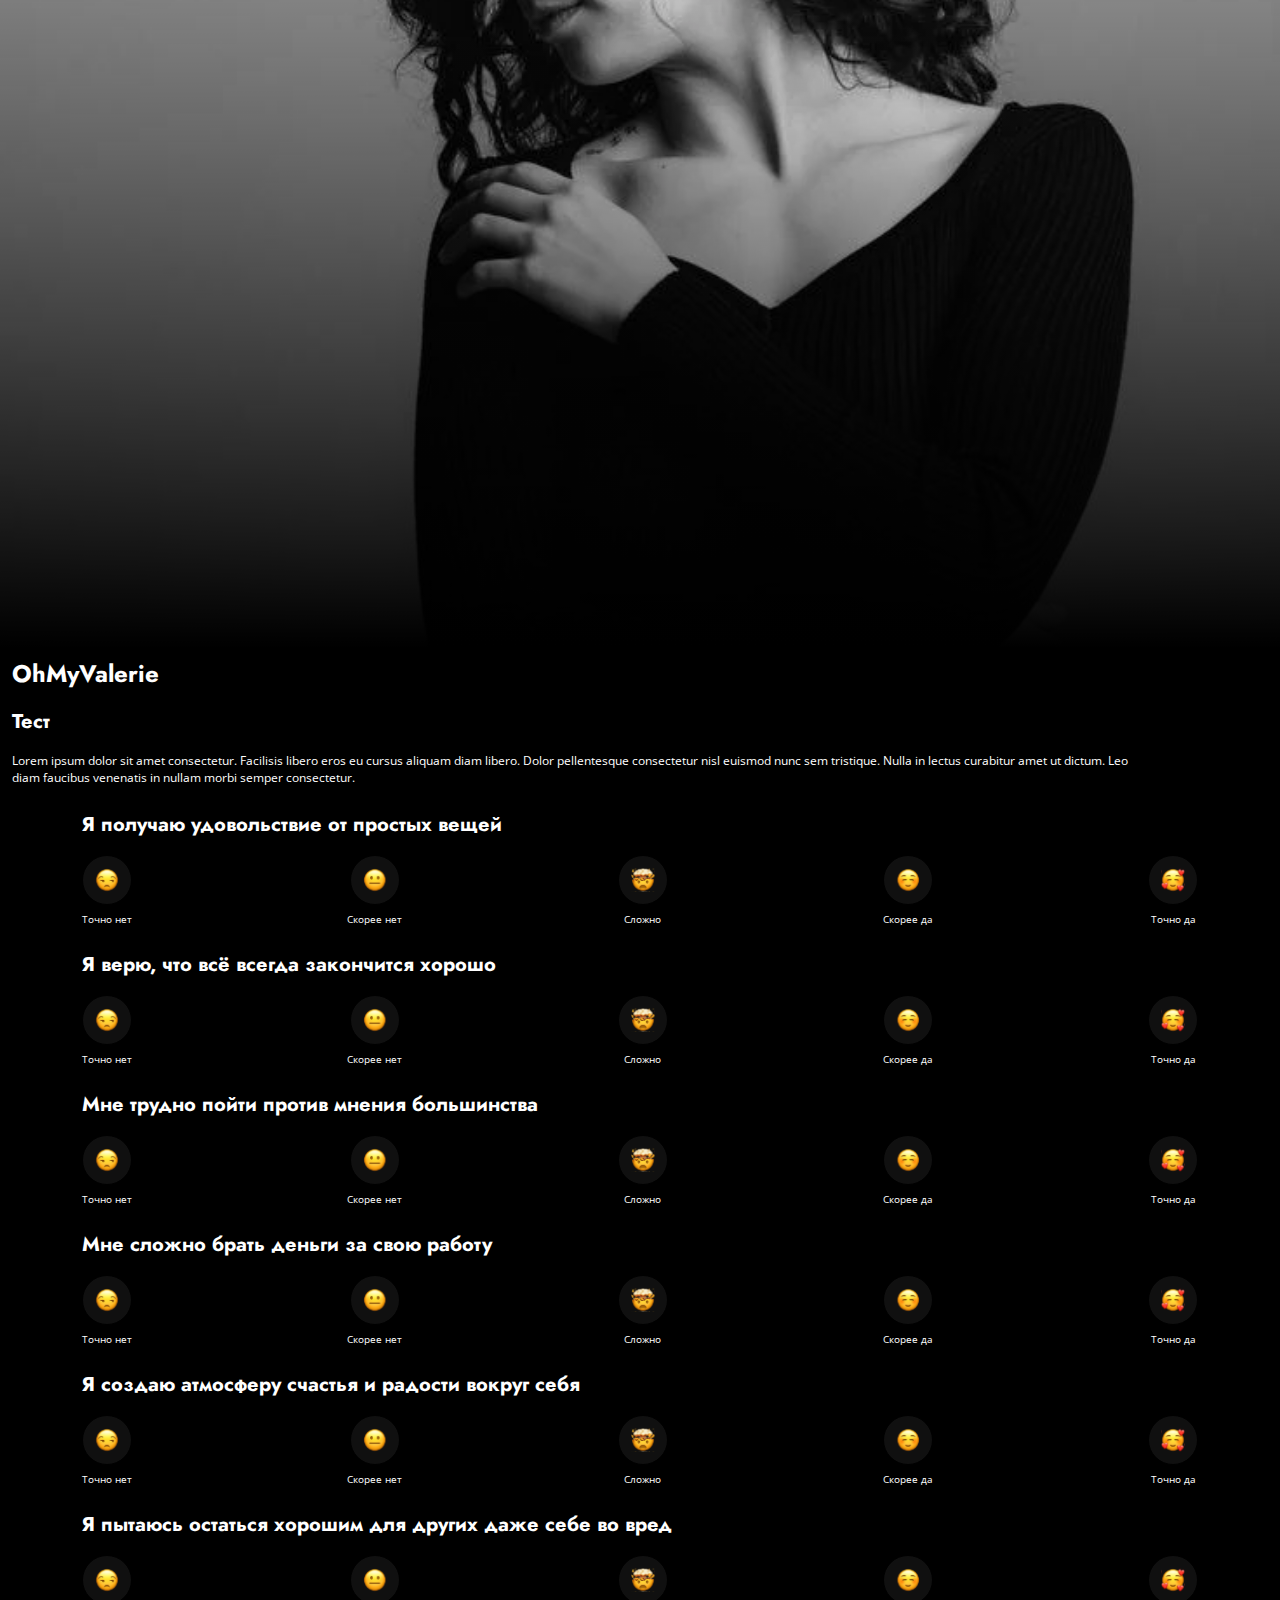
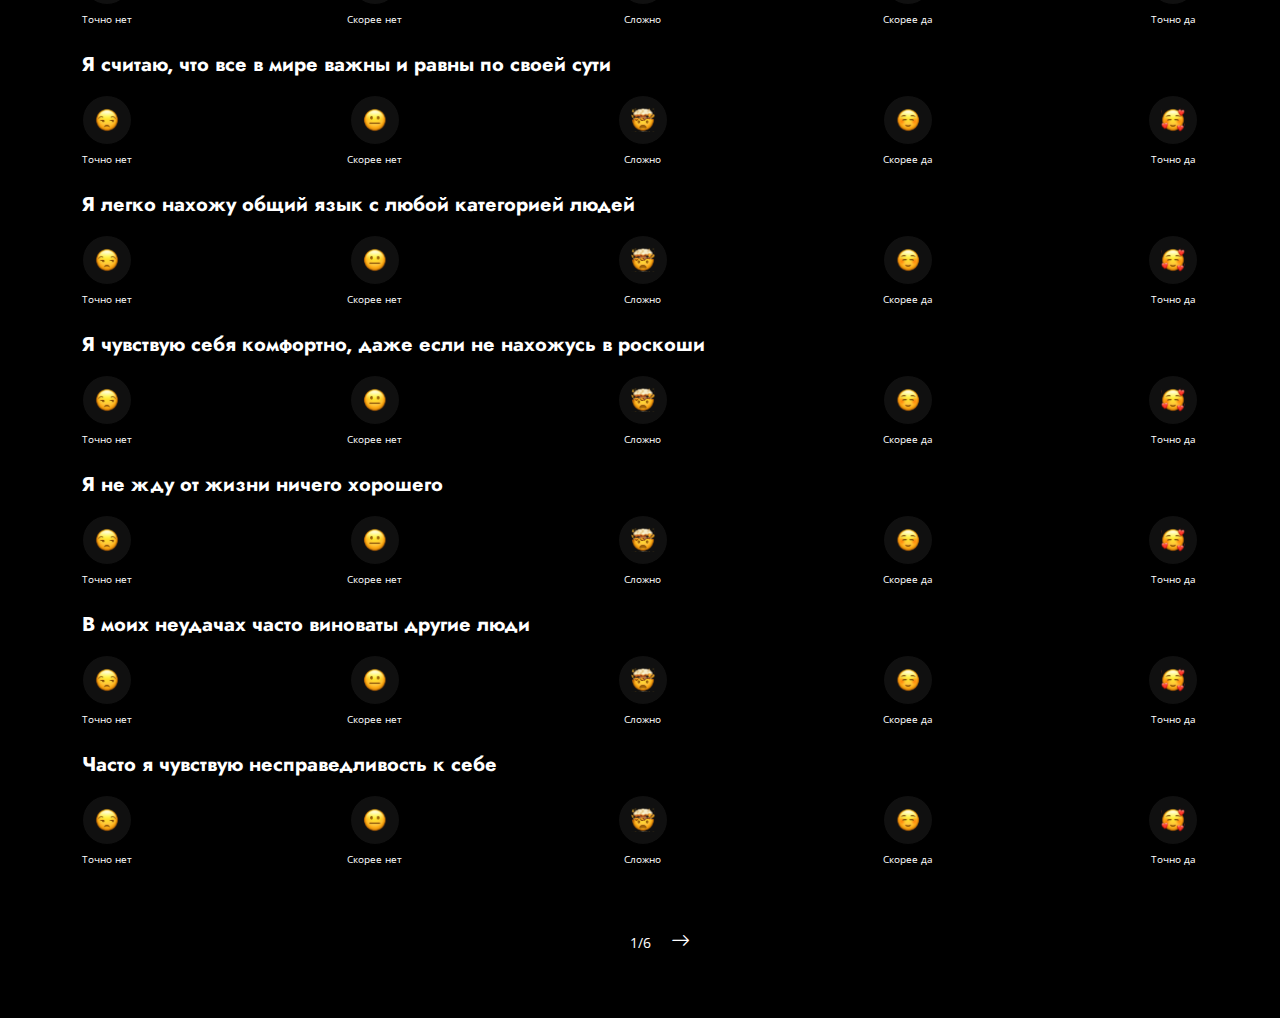
==== commit 3629505e: "uppdate index.html and style.css" ====
--- a/index.html
+++ b/index.html
@@ -12,7 +12,7 @@
     <link href="https://fonts.googleapis.com/css2?family=Jost:ital,wght@0,100..900;1,100..900&family=Open+Sans:ital,wght@0,300..800;1,300..800&display=swap" rel="stylesheet">
     <link rel="stylesheet" href="https://cdn.jsdelivr.net/npm/bootstrap-icons@1.11.3/font/bootstrap-icons.min.css">
     <link rel="stylesheet" href="css/style.css">
-<!--    <script src="https://telegram.org/js/telegram-web-app.js"></script>-->
+    <script src="https://telegram.org/js/telegram-web-app.js"></script>
 </head>
 <body>
     <main>
@@ -87,7 +87,7 @@
                                         <img src="images/emojis/emoji_4.svg" alt="Точно нет" class="answer__image">
                                     </span>
                                     <span class="answer__text">
-                                        Скорее нет
+                                        Скорее да
                                     </span>
                                 </label>
                             </div>
@@ -149,7 +149,7 @@
                                         <img src="images/emojis/emoji_4.svg" alt="Точно нет" class="answer__image">
                                     </span>
                                     <span class="answer__text">
-                                        Скорее нет
+                                        Скорее да
                                     </span>
                                 </label>
                             </div>
@@ -211,7 +211,7 @@
                                         <img src="images/emojis/emoji_4.svg" alt="Точно нет" class="answer__image">
                                     </span>
                                     <span class="answer__text">
-                                        Скорее нет
+                                        Скорее да
                                     </span>
                                 </label>
                             </div>
@@ -273,7 +273,7 @@
                                         <img src="images/emojis/emoji_4.svg" alt="Точно нет" class="answer__image">
                                     </span>
                                     <span class="answer__text">
-                                        Скорее нет
+                                        Скорее да
                                     </span>
                                 </label>
                             </div>
@@ -335,7 +335,7 @@
                                         <img src="images/emojis/emoji_4.svg" alt="Точно нет" class="answer__image">
                                     </span>
                                     <span class="answer__text">
-                                        Скорее нет
+                                        Скорее да
                                     </span>
                                 </label>
                             </div>
@@ -397,7 +397,7 @@
                                         <img src="images/emojis/emoji_4.svg" alt="Точно нет" class="answer__image">
                                     </span>
                                     <span class="answer__text">
-                                        Скорее нет
+                                        Скорее да
                                     </span>
                                 </label>
                             </div>
@@ -459,7 +459,7 @@
                                         <img src="images/emojis/emoji_4.svg" alt="Точно нет" class="answer__image">
                                     </span>
                                     <span class="answer__text">
-                                        Скорее нет
+                                        Скорее да
                                     </span>
                                 </label>
                             </div>
@@ -521,7 +521,7 @@
                                         <img src="images/emojis/emoji_4.svg" alt="Точно нет" class="answer__image">
                                     </span>
                                     <span class="answer__text">
-                                        Скорее нет
+                                        Скорее да
                                     </span>
                                 </label>
                             </div>
@@ -583,7 +583,7 @@
                                         <img src="images/emojis/emoji_4.svg" alt="Точно нет" class="answer__image">
                                     </span>
                                     <span class="answer__text">
-                                        Скорее нет
+                                        Скорее да
                                     </span>
                                 </label>
                             </div>
@@ -645,7 +645,7 @@
                                         <img src="images/emojis/emoji_4.svg" alt="Точно нет" class="answer__image">
                                     </span>
                                     <span class="answer__text">
-                                        Скорее нет
+                                        Скорее да
                                     </span>
                                 </label>
                             </div>
@@ -707,7 +707,7 @@
                                         <img src="images/emojis/emoji_4.svg" alt="Точно нет" class="answer__image">
                                     </span>
                                     <span class="answer__text">
-                                        Скорее нет
+                                        Скорее да
                                     </span>
                                 </label>
                             </div>
@@ -769,7 +769,7 @@
                                         <img src="images/emojis/emoji_4.svg" alt="Точно нет" class="answer__image">
                                     </span>
                                     <span class="answer__text">
-                                        Скорее нет
+                                        Скорее да
                                     </span>
                                 </label>
                             </div>
@@ -858,7 +858,7 @@
                                         <img src="images/emojis/emoji_4.svg" alt="Точно нет" class="answer__image">
                                     </span>
                                     <span class="answer__text">
-                                        Скорее нет
+                                        Скорее да
                                     </span>
                                 </label>
                             </div>
@@ -920,7 +920,7 @@
                                         <img src="images/emojis/emoji_4.svg" alt="Точно нет" class="answer__image">
                                     </span>
                                     <span class="answer__text">
-                                        Скорее нет
+                                        Скорее да
                                     </span>
                                 </label>
                             </div>
@@ -982,7 +982,7 @@
                                         <img src="images/emojis/emoji_4.svg" alt="Точно нет" class="answer__image">
                                     </span>
                                     <span class="answer__text">
-                                        Скорее нет
+                                        Скорее да
                                     </span>
                                 </label>
                             </div>
@@ -1044,7 +1044,7 @@
                                         <img src="images/emojis/emoji_4.svg" alt="Точно нет" class="answer__image">
                                     </span>
                                     <span class="answer__text">
-                                        Скорее нет
+                                        Скорее да
                                     </span>
                                 </label>
                             </div>
@@ -1106,7 +1106,7 @@
                                         <img src="images/emojis/emoji_4.svg" alt="Точно нет" class="answer__image">
                                     </span>
                                     <span class="answer__text">
-                                        Скорее нет
+                                        Скорее да
                                     </span>
                                 </label>
                             </div>
@@ -1168,7 +1168,7 @@
                                         <img src="images/emojis/emoji_4.svg" alt="Точно нет" class="answer__image">
                                     </span>
                                     <span class="answer__text">
-                                        Скорее нет
+                                        Скорее да
                                     </span>
                                 </label>
                             </div>
@@ -1230,7 +1230,7 @@
                                         <img src="images/emojis/emoji_4.svg" alt="Точно нет" class="answer__image">
                                     </span>
                                     <span class="answer__text">
-                                        Скорее нет
+                                        Скорее да
                                     </span>
                                 </label>
                             </div>
@@ -1292,7 +1292,7 @@
                                         <img src="images/emojis/emoji_4.svg" alt="Точно нет" class="answer__image">
                                     </span>
                                     <span class="answer__text">
-                                        Скорее нет
+                                        Скорее да
                                     </span>
                                 </label>
                             </div>
@@ -1354,7 +1354,7 @@
                                         <img src="images/emojis/emoji_4.svg" alt="Точно нет" class="answer__image">
                                     </span>
                                     <span class="answer__text">
-                                        Скорее нет
+                                        Скорее да
                                     </span>
                                 </label>
                             </div>
@@ -1416,7 +1416,7 @@
                                         <img src="images/emojis/emoji_4.svg" alt="Точно нет" class="answer__image">
                                     </span>
                                     <span class="answer__text">
-                                        Скорее нет
+                                        Скорее да
                                     </span>
                                 </label>
                             </div>
@@ -1478,7 +1478,7 @@
                                         <img src="images/emojis/emoji_4.svg" alt="Точно нет" class="answer__image">
                                     </span>
                                     <span class="answer__text">
-                                        Скорее нет
+                                        Скорее да
                                     </span>
                                 </label>
                             </div>
@@ -1540,7 +1540,7 @@
                                         <img src="images/emojis/emoji_4.svg" alt="Точно нет" class="answer__image">
                                     </span>
                                     <span class="answer__text">
-                                        Скорее нет
+                                        Скорее да
                                     </span>
                                 </label>
                             </div>
@@ -1632,7 +1632,7 @@
                                         <img src="images/emojis/emoji_4.svg" alt="Точно нет" class="answer__image">
                                     </span>
                                     <span class="answer__text">
-                                        Скорее нет
+                                        Скорее да
                                     </span>
                                 </label>
                             </div>
@@ -1694,7 +1694,7 @@
                                         <img src="images/emojis/emoji_4.svg" alt="Точно нет" class="answer__image">
                                     </span>
                                     <span class="answer__text">
-                                        Скорее нет
+                                        Скорее да
                                     </span>
                                 </label>
                             </div>
@@ -1756,7 +1756,7 @@
                                         <img src="images/emojis/emoji_4.svg" alt="Точно нет" class="answer__image">
                                     </span>
                                     <span class="answer__text">
-                                        Скорее нет
+                                        Скорее да
                                     </span>
                                 </label>
                             </div>
@@ -1818,7 +1818,7 @@
                                         <img src="images/emojis/emoji_4.svg" alt="Точно нет" class="answer__image">
                                     </span>
                                     <span class="answer__text">
-                                        Скорее нет
+                                        Скорее да
                                     </span>
                                 </label>
                             </div>
@@ -1880,7 +1880,7 @@
                                         <img src="images/emojis/emoji_4.svg" alt="Точно нет" class="answer__image">
                                     </span>
                                     <span class="answer__text">
-                                        Скорее нет
+                                        Скорее да
                                     </span>
                                 </label>
                             </div>
@@ -1942,7 +1942,7 @@
                                         <img src="images/emojis/emoji_4.svg" alt="Точно нет" class="answer__image">
                                     </span>
                                     <span class="answer__text">
-                                        Скорее нет
+                                        Скорее да
                                     </span>
                                 </label>
                             </div>
@@ -2004,7 +2004,7 @@
                                         <img src="images/emojis/emoji_4.svg" alt="Точно нет" class="answer__image">
                                     </span>
                                     <span class="answer__text">
-                                        Скорее нет
+                                        Скорее да
                                     </span>
                                 </label>
                             </div>
@@ -2066,7 +2066,7 @@
                                         <img src="images/emojis/emoji_4.svg" alt="Точно нет" class="answer__image">
                                     </span>
                                     <span class="answer__text">
-                                        Скорее нет
+                                        Скорее да
                                     </span>
                                 </label>
                             </div>
@@ -2128,7 +2128,7 @@
                                         <img src="images/emojis/emoji_4.svg" alt="Точно нет" class="answer__image">
                                     </span>
                                     <span class="answer__text">
-                                        Скорее нет
+                                        Скорее да
                                     </span>
                                 </label>
                             </div>
@@ -2190,7 +2190,7 @@
                                         <img src="images/emojis/emoji_4.svg" alt="Точно нет" class="answer__image">
                                     </span>
                                     <span class="answer__text">
-                                        Скорее нет
+                                        Скорее да
                                     </span>
                                 </label>
                             </div>
@@ -2252,7 +2252,7 @@
                                         <img src="images/emojis/emoji_4.svg" alt="Точно нет" class="answer__image">
                                     </span>
                                     <span class="answer__text">
-                                        Скорее нет
+                                        Скорее да
                                     </span>
                                 </label>
                             </div>
@@ -2314,7 +2314,7 @@
                                         <img src="images/emojis/emoji_4.svg" alt="Точно нет" class="answer__image">
                                     </span>
                                     <span class="answer__text">
-                                        Скорее нет
+                                        Скорее да
                                     </span>
                                 </label>
                             </div>
@@ -2406,7 +2406,7 @@
                                         <img src="images/emojis/emoji_4.svg" alt="Точно нет" class="answer__image">
                                     </span>
                                     <span class="answer__text">
-                                        Скорее нет
+                                        Скорее да
                                     </span>
                                 </label>
                             </div>
@@ -2468,7 +2468,7 @@
                                         <img src="images/emojis/emoji_4.svg" alt="Точно нет" class="answer__image">
                                     </span>
                                     <span class="answer__text">
-                                        Скорее нет
+                                        Скорее да
                                     </span>
                                 </label>
                             </div>
@@ -2530,7 +2530,7 @@
                                         <img src="images/emojis/emoji_4.svg" alt="Точно нет" class="answer__image">
                                     </span>
                                     <span class="answer__text">
-                                        Скорее нет
+                                        Скорее да
                                     </span>
                                 </label>
                             </div>
@@ -2592,7 +2592,7 @@
                                         <img src="images/emojis/emoji_4.svg" alt="Точно нет" class="answer__image">
                                     </span>
                                     <span class="answer__text">
-                                        Скорее нет
+                                        Скорее да
                                     </span>
                                 </label>
                             </div>
@@ -2654,7 +2654,7 @@
                                         <img src="images/emojis/emoji_4.svg" alt="Точно нет" class="answer__image">
                                     </span>
                                     <span class="answer__text">
-                                        Скорее нет
+                                        Скорее да
                                     </span>
                                 </label>
                             </div>
@@ -2716,7 +2716,7 @@
                                         <img src="images/emojis/emoji_4.svg" alt="Точно нет" class="answer__image">
                                     </span>
                                     <span class="answer__text">
-                                        Скорее нет
+                                        Скорее да
                                     </span>
                                 </label>
                             </div>
@@ -2778,7 +2778,7 @@
                                         <img src="images/emojis/emoji_4.svg" alt="Точно нет" class="answer__image">
                                     </span>
                                     <span class="answer__text">
-                                        Скорее нет
+                                        Скорее да
                                     </span>
                                 </label>
                             </div>
@@ -2840,7 +2840,7 @@
                                         <img src="images/emojis/emoji_4.svg" alt="Точно нет" class="answer__image">
                                     </span>
                                     <span class="answer__text">
-                                        Скорее нет
+                                        Скорее да
                                     </span>
                                 </label>
                             </div>
@@ -2902,7 +2902,7 @@
                                         <img src="images/emojis/emoji_4.svg" alt="Точно нет" class="answer__image">
                                     </span>
                                     <span class="answer__text">
-                                        Скорее нет
+                                        Скорее да
                                     </span>
                                 </label>
                             </div>
@@ -2964,7 +2964,7 @@
                                         <img src="images/emojis/emoji_4.svg" alt="Точно нет" class="answer__image">
                                     </span>
                                     <span class="answer__text">
-                                        Скорее нет
+                                        Скорее да
                                     </span>
                                 </label>
                             </div>
@@ -3026,7 +3026,7 @@
                                         <img src="images/emojis/emoji_4.svg" alt="Точно нет" class="answer__image">
                                     </span>
                                     <span class="answer__text">
-                                        Скорее нет
+                                        Скорее да
                                     </span>
                                 </label>
                             </div>
@@ -3088,7 +3088,7 @@
                                         <img src="images/emojis/emoji_4.svg" alt="Точно нет" class="answer__image">
                                     </span>
                                     <span class="answer__text">
-                                        Скорее нет
+                                        Скорее да
                                     </span>
                                 </label>
                             </div>
@@ -3180,7 +3180,7 @@
                                         <img src="images/emojis/emoji_4.svg" alt="Точно нет" class="answer__image">
                                     </span>
                                     <span class="answer__text">
-                                        Скорее нет
+                                        Скорее да
                                     </span>
                                 </label>
                             </div>
@@ -3242,7 +3242,7 @@
                                         <img src="images/emojis/emoji_4.svg" alt="Точно нет" class="answer__image">
                                     </span>
                                     <span class="answer__text">
-                                        Скорее нет
+                                        Скорее да
                                     </span>
                                 </label>
                             </div>
@@ -3304,7 +3304,7 @@
                                         <img src="images/emojis/emoji_4.svg" alt="Точно нет" class="answer__image">
                                     </span>
                                     <span class="answer__text">
-                                        Скорее нет
+                                        Скорее да
                                     </span>
                                 </label>
                             </div>
@@ -3366,7 +3366,7 @@
                                         <img src="images/emojis/emoji_4.svg" alt="Точно нет" class="answer__image">
                                     </span>
                                     <span class="answer__text">
-                                        Скорее нет
+                                        Скорее да
                                     </span>
                                 </label>
                             </div>
@@ -3428,7 +3428,7 @@
                                         <img src="images/emojis/emoji_4.svg" alt="Точно нет" class="answer__image">
                                     </span>
                                     <span class="answer__text">
-                                        Скорее нет
+                                        Скорее да
                                     </span>
                                 </label>
                             </div>
@@ -3490,7 +3490,7 @@
                                         <img src="images/emojis/emoji_4.svg" alt="Точно нет" class="answer__image">
                                     </span>
                                     <span class="answer__text">
-                                        Скорее нет
+                                        Скорее да
                                     </span>
                                 </label>
                             </div>
@@ -3552,7 +3552,7 @@
                                         <img src="images/emojis/emoji_4.svg" alt="Точно нет" class="answer__image">
                                     </span>
                                     <span class="answer__text">
-                                        Скорее нет
+                                        Скорее да
                                     </span>
                                 </label>
                             </div>
@@ -3614,7 +3614,7 @@
                                         <img src="images/emojis/emoji_4.svg" alt="Точно нет" class="answer__image">
                                     </span>
                                     <span class="answer__text">
-                                        Скорее нет
+                                        Скорее да
                                     </span>
                                 </label>
                             </div>
@@ -3676,7 +3676,7 @@
                                         <img src="images/emojis/emoji_4.svg" alt="Точно нет" class="answer__image">
                                     </span>
                                     <span class="answer__text">
-                                        Скорее нет
+                                        Скорее да
                                     </span>
                                 </label>
                             </div>
@@ -3738,7 +3738,7 @@
                                         <img src="images/emojis/emoji_4.svg" alt="Точно нет" class="answer__image">
                                     </span>
                                     <span class="answer__text">
-                                        Скорее нет
+                                        Скорее да
                                     </span>
                                 </label>
                             </div>
@@ -3800,7 +3800,7 @@
                                         <img src="images/emojis/emoji_4.svg" alt="Точно нет" class="answer__image">
                                     </span>
                                     <span class="answer__text">
-                                        Скорее нет
+                                        Скорее да
                                     </span>
                                 </label>
                             </div>
@@ -3862,7 +3862,7 @@
                                         <img src="images/emojis/emoji_4.svg" alt="Точно нет" class="answer__image">
                                     </span>
                                     <span class="answer__text">
-                                        Скорее нет
+                                        Скорее да
                                     </span>
                                 </label>
                             </div>
@@ -3954,7 +3954,7 @@
                                         <img src="images/emojis/emoji_4.svg" alt="Точно нет" class="answer__image">
                                     </span>
                                     <span class="answer__text">
-                                        Скорее нет
+                                        Скорее да
                                     </span>
                                 </label>
                             </div>
@@ -4016,7 +4016,7 @@
                                         <img src="images/emojis/emoji_4.svg" alt="Точно нет" class="answer__image">
                                     </span>
                                     <span class="answer__text">
-                                        Скорее нет
+                                        Скорее да
                                     </span>
                                 </label>
                             </div>
@@ -4078,7 +4078,7 @@
                                         <img src="images/emojis/emoji_4.svg" alt="Точно нет" class="answer__image">
                                     </span>
                                     <span class="answer__text">
-                                        Скорее нет
+                                        Скорее да
                                     </span>
                                 </label>
                             </div>
@@ -4140,7 +4140,7 @@
                                         <img src="images/emojis/emoji_4.svg" alt="Точно нет" class="answer__image">
                                     </span>
                                     <span class="answer__text">
-                                        Скорее нет
+                                        Скорее да
                                     </span>
                                 </label>
                             </div>
@@ -4202,7 +4202,7 @@
                                         <img src="images/emojis/emoji_4.svg" alt="Точно нет" class="answer__image">
                                     </span>
                                     <span class="answer__text">
-                                        Скорее нет
+                                        Скорее да
                                     </span>
                                 </label>
                             </div>
@@ -4264,7 +4264,7 @@
                                         <img src="images/emojis/emoji_4.svg" alt="Точно нет" class="answer__image">
                                     </span>
                                     <span class="answer__text">
-                                        Скорее нет
+                                        Скорее да
                                     </span>
                                 </label>
                             </div>
@@ -4326,7 +4326,7 @@
                                         <img src="images/emojis/emoji_4.svg" alt="Точно нет" class="answer__image">
                                     </span>
                                     <span class="answer__text">
-                                        Скорее нет
+                                        Скорее да
                                     </span>
                                 </label>
                             </div>
@@ -4388,7 +4388,7 @@
                                         <img src="images/emojis/emoji_4.svg" alt="Точно нет" class="answer__image">
                                     </span>
                                     <span class="answer__text">
-                                        Скорее нет
+                                        Скорее да
                                     </span>
                                 </label>
                             </div>
@@ -4450,7 +4450,7 @@
                                         <img src="images/emojis/emoji_4.svg" alt="Точно нет" class="answer__image">
                                     </span>
                                     <span class="answer__text">
-                                        Скорее нет
+                                        Скорее да
                                     </span>
                                 </label>
                             </div>
@@ -4512,7 +4512,7 @@
                                         <img src="images/emojis/emoji_4.svg" alt="Точно нет" class="answer__image">
                                     </span>
                                     <span class="answer__text">
-                                        Скорее нет
+                                        Скорее да
                                     </span>
                                 </label>
                             </div>
@@ -4574,7 +4574,7 @@
                                         <img src="images/emojis/emoji_4.svg" alt="Точно нет" class="answer__image">
                                     </span>
                                     <span class="answer__text">
-                                        Скорее нет
+                                        Скорее да
                                     </span>
                                 </label>
                             </div>
@@ -4636,7 +4636,7 @@
                                         <img src="images/emojis/emoji_4.svg" alt="Точно нет" class="answer__image">
                                     </span>
                                     <span class="answer__text">
-                                        Скорее нет
+                                        Скорее да
                                     </span>
                                 </label>
                             </div>
--- a/css/style.css
+++ b/css/style.css
@@ -65,27 +65,28 @@
 .main-banner__info{
     position: absolute;
     z-index: 3;
-    bottom: 2rem;
+    font-size: 0.75rem;
+    bottom: 1.5rem;
 }
 
 .main-banner__heading{
-    font-size: 2rem;
-    margin-bottom: 1.5rem;
-}
-
-.main-banner__second-heading{
     font-size: 1.5rem;
     margin-bottom: 1rem;
 }
 
+.main-banner__second-heading{
+    font-size: 1.25rem;
+    margin-bottom: 1rem;
+}
+
 .question{
     display: flex;
     flex-direction: column;
-    gap: 1.5rem;
+    gap: 1rem;
 }
 
 .question__heading{
-    font-size: 1.5rem;
+    font-size: 1.25rem;
 }
 
 .question__heading._validation-error{
@@ -116,12 +117,12 @@
 .answer__image{
     padding: 0;
     margin: 0;
-    width: 2rem;
-    height: 2rem;
+    width: 1.5rem;
+    height: 1.5rem;
 }
 
 .answer__image-wrapper{
-    padding: 1rem;
+    padding: 0.75rem;
     display: flex;
     border: 1px solid #000;
     justify-content: center;
@@ -131,7 +132,7 @@
 }
 
 .answer__text{
-    font-size: 0.7rem;
+    font-size: 0.6rem;
     text-align: center;
 }
 
@@ -140,7 +141,7 @@
 }
 
 .questions__row{
-    gap: 3rem;
+    gap: 1.5rem;
 }
 
 .pagination{
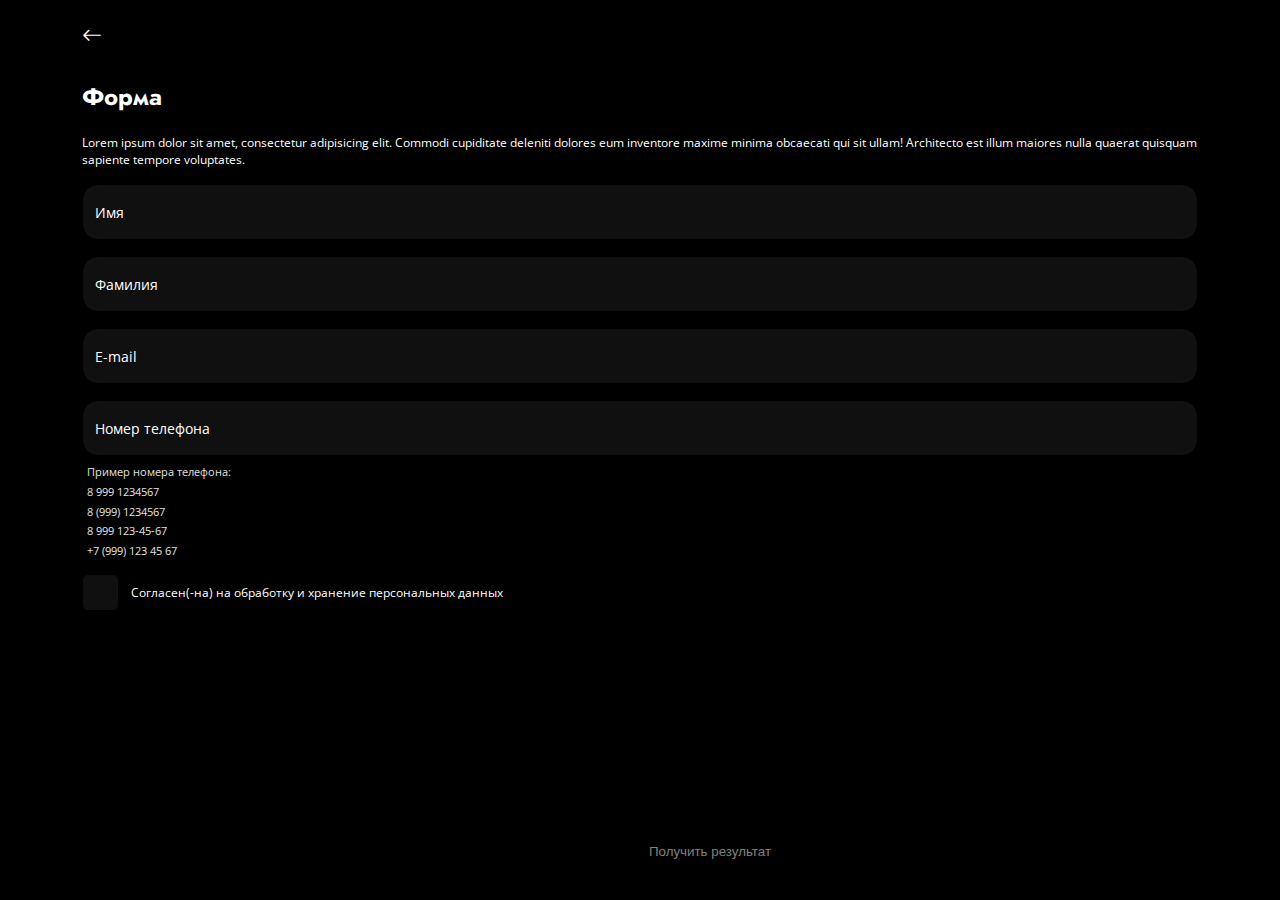
==== commit 0fa02146: "add form page" ====
--- a/index.html
+++ b/index.html
@@ -1,43 +1,48 @@
-<!doctype html>
-<html lang="en">
-<head>
-    <meta charset="UTF-8">
-    <meta name="viewport"
-          content="width=device-width, user-scalable=no, initial-scale=1.0, maximum-scale=1.0, minimum-scale=1.0">
-    <meta http-equiv="X-UA-Compatible" content="ie=edge">
-    <title>TestWebApp</title>
-    <link rel="stylesheet" href="css/bootstrap-grid.css">
-    <link rel="preconnect" href="https://fonts.googleapis.com">
-    <link rel="preconnect" href="https://fonts.gstatic.com" crossorigin>
-    <link href="https://fonts.googleapis.com/css2?family=Jost:ital,wght@0,100..900;1,100..900&family=Open+Sans:ital,wght@0,300..800;1,300..800&display=swap" rel="stylesheet">
-    <link rel="stylesheet" href="https://cdn.jsdelivr.net/npm/bootstrap-icons@1.11.3/font/bootstrap-icons.min.css">
-    <link rel="stylesheet" href="css/style.css">
-    <script src="https://telegram.org/js/telegram-web-app.js"></script>
-</head>
-<body>
+<!DOCTYPE html>
+
+    <html lang="en">
+    <head>
+        <meta charset="utf-8"/>
+        <meta content="width=device-width, user-scalable=no, initial-scale=1.0, maximum-scale=1.0, minimum-scale=1.0"
+              name="viewport"/>
+        <meta content="ie=edge" http-equiv="X-UA-Compatible"/>
+        <title>TestWebApp</title>
+        <link href="css/bootstrap-grid.css" rel="stylesheet"/>
+        <link href="https://fonts.googleapis.com" rel="preconnect"/>
+        <link crossorigin="" href="https://fonts.gstatic.com" rel="preconnect"/>
+        <link href="https://fonts.googleapis.com/css2?family=Jost:ital,wght@0,100..900;1,100..900&amp;family=Open+Sans:ital,wght@0,300..800;1,300..800&amp;display=swap"
+              rel="stylesheet"/>
+        <link href="https://cdn.jsdelivr.net/npm/bootstrap-icons@1.11.3/font/bootstrap-icons.min.css" rel="stylesheet"/>
+        <link href="css/style.css" rel="stylesheet"/>
+        <script src="https://telegram.org/js/telegram-web-app.js"></script>
+    </head>
+    <body>
     <main>
-        <div class="page selected" id="page-1">
+        <div class="page " id="page-1">
             <div class="main-banner">
                 <div class="main-banner__image-filter"></div>
-                <img class="main-banner__image" alt="OhMyValerie" src="images/main.webp">
+                <img alt="OhMyValerie" class="main-banner__image" src="images/main.webp"/>
                 <div class="main-banner__info container">
                     <div class="row main-banner__info-row">
-                    <div class="col-12">
-                        <h1 class="main-banner__heading">
-                            OhMyValerie
-                        </h1>
+                        <div class="col-12">
+                            <h1 class="main-banner__heading">
+                                OhMyValerie
+                            </h1>
+                        </div>
+                        <div class="col-12">
+                            <h2 class="main-banner__second-heading">
+                                Тест
+                            </h2>
+                        </div>
+                        <div class="col-12">
+                            <p class="main-banner__text">
+                                Lorem ipsum dolor sit amet consectetur. Facilisis libero eros eu cursus aliquam diam
+                                libero. Dolor pellentesque consectetur nisl euismod nunc sem tristique. Nulla in lectus
+                                curabitur amet ut dictum. Leo diam faucibus venenatis in nullam morbi semper
+                                consectetur.
+                            </p>
+                        </div>
                     </div>
-                    <div class="col-12">
-                        <h2 class="main-banner__second-heading">
-                            Тест
-                        </h2>
-                    </div>
-                    <div class="col-12">
-                        <p class="main-banner__text">
-                            Lorem ipsum dolor sit amet consectetur. Facilisis libero eros eu cursus aliquam diam libero. Dolor pellentesque consectetur nisl euismod nunc sem tristique. Nulla in lectus curabitur amet ut dictum. Leo diam faucibus venenatis in nullam morbi semper consectetur.
-                        </p>
-                    </div>
-                </div>
                 </div>
             </div>
             <div class="questions container">
@@ -49,9 +54,10 @@
                         <div class="answers">
                             <div class="answer">
                                 <label class="answer__label" for="simple_minded_1-1">
-                                    <input class="answer__radio" type="radio" name="simple_minded_1" id="simple_minded_1-1">
-                                    <span class="answer__image-wrapper">
-                                        <img src="images/emojis/emoji_1.svg" alt="Точно нет" class="answer__image">
+                                    <input class="answer__radio" id="simple_minded_1-1" name="simple_minded_1"
+                                           type="radio" value="-2"/>
+                                    <span class="answer__image-wrapper">
+                                        <img alt="Точно нет" class="answer__image" src="images/emojis/emoji_1.svg"/>
                                     </span>
                                     <span class="answer__text">
                                         Точно нет
@@ -60,9 +66,10 @@
                             </div>
                             <div class="answer">
                                 <label class="answer__label" for="simple_minded_1-2">
-                                    <input class="answer__radio" type="radio" name="simple_minded_1" id="simple_minded_1-2">
-                                    <span class="answer__image-wrapper">
-                                        <img src="images/emojis/emoji_2.svg" alt="Точно нет" class="answer__image">
+                                    <input class="answer__radio" id="simple_minded_1-2" name="simple_minded_1"
+                                           type="radio" value="-1"/>
+                                    <span class="answer__image-wrapper">
+                                        <img alt="Точно нет" class="answer__image" src="images/emojis/emoji_2.svg"/>
                                     </span>
                                     <span class="answer__text">
                                         Скорее нет
@@ -71,9 +78,10 @@
                             </div>
                             <div class="answer">
                                 <label class="answer__label" for="simple_minded_1-3">
-                                    <input class="answer__radio" type="radio" name="simple_minded_1" id="simple_minded_1-3">
-                                    <span class="answer__image-wrapper">
-                                        <img src="images/emojis/emoji_3.svg" alt="Точно нет" class="answer__image">
+                                    <input class="answer__radio" id="simple_minded_1-3" name="simple_minded_1"
+                                           type="radio" value="0"/>
+                                    <span class="answer__image-wrapper">
+                                        <img alt="Точно нет" class="answer__image" src="images/emojis/emoji_3.svg"/>
                                     </span>
                                     <span class="answer__text">
                                         Сложно
@@ -82,9 +90,10 @@
                             </div>
                             <div class="answer">
                                 <label class="answer__label" for="simple_minded_1-4">
-                                    <input class="answer__radio" type="radio" name="simple_minded_1" id="simple_minded_1-4">
-                                    <span class="answer__image-wrapper">
-                                        <img src="images/emojis/emoji_4.svg" alt="Точно нет" class="answer__image">
+                                    <input class="answer__radio" id="simple_minded_1-4" name="simple_minded_1"
+                                           type="radio" value="2"/>
+                                    <span class="answer__image-wrapper">
+                                        <img alt="Точно нет" class="answer__image" src="images/emojis/emoji_4.svg"/>
                                     </span>
                                     <span class="answer__text">
                                         Скорее да
@@ -93,9 +102,10 @@
                             </div>
                             <div class="answer">
                                 <label class="answer__label" for="simple_minded_1-5">
-                                    <input class="answer__radio" type="radio" name="simple_minded_1" id="simple_minded_1-5">
-                                    <span class="answer__image-wrapper">
-                                        <img src="images/emojis/emoji_5.svg" alt="Точно нет" class="answer__image">
+                                    <input class="answer__radio" id="simple_minded_1-5" name="simple_minded_1"
+                                           type="radio" value="3"/>
+                                    <span class="answer__image-wrapper">
+                                        <img alt="Точно нет" class="answer__image" src="images/emojis/emoji_5.svg"/>
                                     </span>
                                     <span class="answer__text">
                                         Точно да
@@ -111,9 +121,10 @@
                         <div class="answers">
                             <div class="answer">
                                 <label class="answer__label" for="simple_minded_2-1">
-                                    <input class="answer__radio" type="radio" name="simple_minded_2" id="simple_minded_2-1">
-                                    <span class="answer__image-wrapper">
-                                        <img src="images/emojis/emoji_1.svg" alt="Точно нет" class="answer__image">
+                                    <input class="answer__radio" id="simple_minded_2-1" name="simple_minded_2"
+                                           type="radio" value="-2"/>
+                                    <span class="answer__image-wrapper">
+                                        <img alt="Точно нет" class="answer__image" src="images/emojis/emoji_1.svg"/>
                                     </span>
                                     <span class="answer__text">
                                         Точно нет
@@ -122,9 +133,10 @@
                             </div>
                             <div class="answer">
                                 <label class="answer__label" for="simple_minded_2-2">
-                                    <input class="answer__radio" type="radio" name="simple_minded_2" id="simple_minded_2-2">
-                                    <span class="answer__image-wrapper">
-                                        <img src="images/emojis/emoji_2.svg" alt="Точно нет" class="answer__image">
+                                    <input class="answer__radio" id="simple_minded_2-2" name="simple_minded_2"
+                                           type="radio" value="-1"/>
+                                    <span class="answer__image-wrapper">
+                                        <img alt="Точно нет" class="answer__image" src="images/emojis/emoji_2.svg"/>
                                     </span>
                                     <span class="answer__text">
                                         Скорее нет
@@ -133,9 +145,10 @@
                             </div>
                             <div class="answer">
                                 <label class="answer__label" for="simple_minded_2-3">
-                                    <input class="answer__radio" type="radio" name="simple_minded_2" id="simple_minded_2-3">
-                                    <span class="answer__image-wrapper">
-                                        <img src="images/emojis/emoji_3.svg" alt="Точно нет" class="answer__image">
+                                    <input class="answer__radio" id="simple_minded_2-3" name="simple_minded_2"
+                                           type="radio" value="0"/>
+                                    <span class="answer__image-wrapper">
+                                        <img alt="Точно нет" class="answer__image" src="images/emojis/emoji_3.svg"/>
                                     </span>
                                     <span class="answer__text">
                                         Сложно
@@ -144,9 +157,10 @@
                             </div>
                             <div class="answer">
                                 <label class="answer__label" for="simple_minded_2-4">
-                                    <input class="answer__radio" type="radio" name="simple_minded_2" id="simple_minded_2-4">
-                                    <span class="answer__image-wrapper">
-                                        <img src="images/emojis/emoji_4.svg" alt="Точно нет" class="answer__image">
+                                    <input class="answer__radio" id="simple_minded_2-4" name="simple_minded_2"
+                                           type="radio" value="2"/>
+                                    <span class="answer__image-wrapper">
+                                        <img alt="Точно нет" class="answer__image" src="images/emojis/emoji_4.svg"/>
                                     </span>
                                     <span class="answer__text">
                                         Скорее да
@@ -155,9 +169,10 @@
                             </div>
                             <div class="answer">
                                 <label class="answer__label" for="simple_minded_2-5">
-                                    <input class="answer__radio" type="radio" name="simple_minded_2" id="simple_minded_2-5">
-                                    <span class="answer__image-wrapper">
-                                        <img src="images/emojis/emoji_5.svg" alt="Точно нет" class="answer__image">
+                                    <input class="answer__radio" id="simple_minded_2-5" name="simple_minded_2"
+                                           type="radio" value="3"/>
+                                    <span class="answer__image-wrapper">
+                                        <img alt="Точно нет" class="answer__image" src="images/emojis/emoji_5.svg"/>
                                     </span>
                                     <span class="answer__text">
                                         Точно да
@@ -173,9 +188,10 @@
                         <div class="answers">
                             <div class="answer">
                                 <label class="answer__label" for="simple_minded_3-1">
-                                    <input class="answer__radio" type="radio" name="simple_minded_3" id="simple_minded_3-1">
-                                    <span class="answer__image-wrapper">
-                                        <img src="images/emojis/emoji_1.svg" alt="Точно нет" class="answer__image">
+                                    <input class="answer__radio" id="simple_minded_3-1" name="simple_minded_3"
+                                           type="radio" value="3"/>
+                                    <span class="answer__image-wrapper">
+                                        <img alt="Точно нет" class="answer__image" src="images/emojis/emoji_1.svg"/>
                                     </span>
                                     <span class="answer__text">
                                         Точно нет
@@ -184,9 +200,10 @@
                             </div>
                             <div class="answer">
                                 <label class="answer__label" for="simple_minded_3-2">
-                                    <input class="answer__radio" type="radio" name="simple_minded_3" id="simple_minded_3-2">
-                                    <span class="answer__image-wrapper">
-                                        <img src="images/emojis/emoji_2.svg" alt="Точно нет" class="answer__image">
+                                    <input class="answer__radio" id="simple_minded_3-2" name="simple_minded_3"
+                                           type="radio" value="2"/>
+                                    <span class="answer__image-wrapper">
+                                        <img alt="Точно нет" class="answer__image" src="images/emojis/emoji_2.svg"/>
                                     </span>
                                     <span class="answer__text">
                                         Скорее нет
@@ -195,9 +212,10 @@
                             </div>
                             <div class="answer">
                                 <label class="answer__label" for="simple_minded_3-3">
-                                    <input class="answer__radio" type="radio" name="simple_minded_3" id="simple_minded_3-3">
-                                    <span class="answer__image-wrapper">
-                                        <img src="images/emojis/emoji_3.svg" alt="Точно нет" class="answer__image">
+                                    <input class="answer__radio" id="simple_minded_3-3" name="simple_minded_3"
+                                           type="radio" value="0"/>
+                                    <span class="answer__image-wrapper">
+                                        <img alt="Точно нет" class="answer__image" src="images/emojis/emoji_3.svg"/>
                                     </span>
                                     <span class="answer__text">
                                         Сложно
@@ -206,9 +224,10 @@
                             </div>
                             <div class="answer">
                                 <label class="answer__label" for="simple_minded_3-4">
-                                    <input class="answer__radio" type="radio" name="simple_minded_3" id="simple_minded_3-4">
-                                    <span class="answer__image-wrapper">
-                                        <img src="images/emojis/emoji_4.svg" alt="Точно нет" class="answer__image">
+                                    <input class="answer__radio" id="simple_minded_3-4" name="simple_minded_3"
+                                           type="radio" value="-1"/>
+                                    <span class="answer__image-wrapper">
+                                        <img alt="Точно нет" class="answer__image" src="images/emojis/emoji_4.svg"/>
                                     </span>
                                     <span class="answer__text">
                                         Скорее да
@@ -217,9 +236,10 @@
                             </div>
                             <div class="answer">
                                 <label class="answer__label" for="simple_minded_3-5">
-                                    <input class="answer__radio" type="radio" name="simple_minded_3" id="simple_minded_3-5">
-                                    <span class="answer__image-wrapper">
-                                        <img src="images/emojis/emoji_5.svg" alt="Точно нет" class="answer__image">
+                                    <input class="answer__radio" id="simple_minded_3-5" name="simple_minded_3"
+                                           type="radio" value="-2"/>
+                                    <span class="answer__image-wrapper">
+                                        <img alt="Точно нет" class="answer__image" src="images/emojis/emoji_5.svg"/>
                                     </span>
                                     <span class="answer__text">
                                         Точно да
@@ -235,9 +255,10 @@
                         <div class="answers">
                             <div class="answer">
                                 <label class="answer__label" for="simple_minded_4-1">
-                                    <input class="answer__radio" type="radio" name="simple_minded_4" id="simple_minded_4-1">
-                                    <span class="answer__image-wrapper">
-                                        <img src="images/emojis/emoji_1.svg" alt="Точно нет" class="answer__image">
+                                    <input class="answer__radio" id="simple_minded_4-1" name="simple_minded_4"
+                                           type="radio" value="3"/>
+                                    <span class="answer__image-wrapper">
+                                        <img alt="Точно нет" class="answer__image" src="images/emojis/emoji_1.svg"/>
                                     </span>
                                     <span class="answer__text">
                                         Точно нет
@@ -246,9 +267,10 @@
                             </div>
                             <div class="answer">
                                 <label class="answer__label" for="simple_minded_4-2">
-                                    <input class="answer__radio" type="radio" name="simple_minded_4" id="simple_minded_4-2">
-                                    <span class="answer__image-wrapper">
-                                        <img src="images/emojis/emoji_2.svg" alt="Точно нет" class="answer__image">
+                                    <input class="answer__radio" id="simple_minded_4-2" name="simple_minded_4"
+                                           type="radio" value="2"/>
+                                    <span class="answer__image-wrapper">
+                                        <img alt="Точно нет" class="answer__image" src="images/emojis/emoji_2.svg"/>
                                     </span>
                                     <span class="answer__text">
                                         Скорее нет
@@ -257,9 +279,10 @@
                             </div>
                             <div class="answer">
                                 <label class="answer__label" for="simple_minded_4-3">
-                                    <input class="answer__radio" type="radio" name="simple_minded_4" id="simple_minded_4-3">
-                                    <span class="answer__image-wrapper">
-                                        <img src="images/emojis/emoji_3.svg" alt="Точно нет" class="answer__image">
+                                    <input class="answer__radio" id="simple_minded_4-3" name="simple_minded_4"
+                                           type="radio" value="0"/>
+                                    <span class="answer__image-wrapper">
+                                        <img alt="Точно нет" class="answer__image" src="images/emojis/emoji_3.svg"/>
                                     </span>
                                     <span class="answer__text">
                                         Сложно
@@ -268,9 +291,10 @@
                             </div>
                             <div class="answer">
                                 <label class="answer__label" for="simple_minded_4-4">
-                                    <input class="answer__radio" type="radio" name="simple_minded_4" id="simple_minded_4-4">
-                                    <span class="answer__image-wrapper">
-                                        <img src="images/emojis/emoji_4.svg" alt="Точно нет" class="answer__image">
+                                    <input class="answer__radio" id="simple_minded_4-4" name="simple_minded_4"
+                                           type="radio" value="-1"/>
+                                    <span class="answer__image-wrapper">
+                                        <img alt="Точно нет" class="answer__image" src="images/emojis/emoji_4.svg"/>
                                     </span>
                                     <span class="answer__text">
                                         Скорее да
@@ -279,9 +303,10 @@
                             </div>
                             <div class="answer">
                                 <label class="answer__label" for="simple_minded_4-5">
-                                    <input class="answer__radio" type="radio" name="simple_minded_4" id="simple_minded_4-5">
-                                    <span class="answer__image-wrapper">
-                                        <img src="images/emojis/emoji_5.svg" alt="Точно нет" class="answer__image">
+                                    <input class="answer__radio" id="simple_minded_4-5" name="simple_minded_4"
+                                           type="radio" value="-2"/>
+                                    <span class="answer__image-wrapper">
+                                        <img alt="Точно нет" class="answer__image" src="images/emojis/emoji_5.svg"/>
                                     </span>
                                     <span class="answer__text">
                                         Точно да
@@ -297,9 +322,10 @@
                         <div class="answers">
                             <div class="answer">
                                 <label class="answer__label" for="simple_minded_5-1">
-                                    <input class="answer__radio" type="radio" name="simple_minded_5" id="simple_minded_5-1">
-                                    <span class="answer__image-wrapper">
-                                        <img src="images/emojis/emoji_1.svg" alt="Точно нет" class="answer__image">
+                                    <input class="answer__radio" id="simple_minded_5-1" name="simple_minded_5"
+                                           type="radio" value="-2"/>
+                                    <span class="answer__image-wrapper">
+                                        <img alt="Точно нет" class="answer__image" src="images/emojis/emoji_1.svg"/>
                                     </span>
                                     <span class="answer__text">
                                         Точно нет
@@ -308,9 +334,10 @@
                             </div>
                             <div class="answer">
                                 <label class="answer__label" for="simple_minded_5-2">
-                                    <input class="answer__radio" type="radio" name="simple_minded_5" id="simple_minded_5-2">
-                                    <span class="answer__image-wrapper">
-                                        <img src="images/emojis/emoji_2.svg" alt="Точно нет" class="answer__image">
+                                    <input class="answer__radio" id="simple_minded_5-2" name="simple_minded_5"
+                                           type="radio" value="-1"/>
+                                    <span class="answer__image-wrapper">
+                                        <img alt="Точно нет" class="answer__image" src="images/emojis/emoji_2.svg"/>
                                     </span>
                                     <span class="answer__text">
                                         Скорее нет
@@ -319,9 +346,10 @@
                             </div>
                             <div class="answer">
                                 <label class="answer__label" for="simple_minded_5-3">
-                                    <input class="answer__radio" type="radio" name="simple_minded_5" id="simple_minded_5-3">
-                                    <span class="answer__image-wrapper">
-                                        <img src="images/emojis/emoji_3.svg" alt="Точно нет" class="answer__image">
+                                    <input class="answer__radio" id="simple_minded_5-3" name="simple_minded_5"
+                                           type="radio" value="0"/>
+                                    <span class="answer__image-wrapper">
+                                        <img alt="Точно нет" class="answer__image" src="images/emojis/emoji_3.svg"/>
                                     </span>
                                     <span class="answer__text">
                                         Сложно
@@ -330,9 +358,10 @@
                             </div>
                             <div class="answer">
                                 <label class="answer__label" for="simple_minded_5-4">
-                                    <input class="answer__radio" type="radio" name="simple_minded_5" id="simple_minded_5-4">
-                                    <span class="answer__image-wrapper">
-                                        <img src="images/emojis/emoji_4.svg" alt="Точно нет" class="answer__image">
+                                    <input class="answer__radio" id="simple_minded_5-4" name="simple_minded_5"
+                                           type="radio" value="2"/>
+                                    <span class="answer__image-wrapper">
+                                        <img alt="Точно нет" class="answer__image" src="images/emojis/emoji_4.svg"/>
                                     </span>
                                     <span class="answer__text">
                                         Скорее да
@@ -341,9 +370,10 @@
                             </div>
                             <div class="answer">
                                 <label class="answer__label" for="simple_minded_5-5">
-                                    <input class="answer__radio" type="radio" name="simple_minded_5" id="simple_minded_5-5">
-                                    <span class="answer__image-wrapper">
-                                        <img src="images/emojis/emoji_5.svg" alt="Точно нет" class="answer__image">
+                                    <input class="answer__radio" id="simple_minded_5-5" name="simple_minded_5"
+                                           type="radio" value="3"/>
+                                    <span class="answer__image-wrapper">
+                                        <img alt="Точно нет" class="answer__image" src="images/emojis/emoji_5.svg"/>
                                     </span>
                                     <span class="answer__text">
                                         Точно да
@@ -359,9 +389,10 @@
                         <div class="answers">
                             <div class="answer">
                                 <label class="answer__label" for="simple_minded_6-1">
-                                    <input class="answer__radio" type="radio" name="simple_minded_6" id="simple_minded_6-1">
-                                    <span class="answer__image-wrapper">
-                                        <img src="images/emojis/emoji_1.svg" alt="Точно нет" class="answer__image">
+                                    <input class="answer__radio" id="simple_minded_6-1" name="simple_minded_6"
+                                           type="radio" value="3"/>
+                                    <span class="answer__image-wrapper">
+                                        <img alt="Точно нет" class="answer__image" src="images/emojis/emoji_1.svg"/>
                                     </span>
                                     <span class="answer__text">
                                         Точно нет
@@ -370,9 +401,10 @@
                             </div>
                             <div class="answer">
                                 <label class="answer__label" for="simple_minded_6-2">
-                                    <input class="answer__radio" type="radio" name="simple_minded_6" id="simple_minded_6-2">
-                                    <span class="answer__image-wrapper">
-                                        <img src="images/emojis/emoji_2.svg" alt="Точно нет" class="answer__image">
+                                    <input class="answer__radio" id="simple_minded_6-2" name="simple_minded_6"
+                                           type="radio" value="2"/>
+                                    <span class="answer__image-wrapper">
+                                        <img alt="Точно нет" class="answer__image" src="images/emojis/emoji_2.svg"/>
                                     </span>
                                     <span class="answer__text">
                                         Скорее нет
@@ -381,9 +413,10 @@
                             </div>
                             <div class="answer">
                                 <label class="answer__label" for="simple_minded_6-3">
-                                    <input class="answer__radio" type="radio" name="simple_minded_6" id="simple_minded_6-3">
-                                    <span class="answer__image-wrapper">
-                                        <img src="images/emojis/emoji_3.svg" alt="Точно нет" class="answer__image">
+                                    <input class="answer__radio" id="simple_minded_6-3" name="simple_minded_6"
+                                           type="radio" value="0"/>
+                                    <span class="answer__image-wrapper">
+                                        <img alt="Точно нет" class="answer__image" src="images/emojis/emoji_3.svg"/>
                                     </span>
                                     <span class="answer__text">
                                         Сложно
@@ -392,9 +425,10 @@
                             </div>
                             <div class="answer">
                                 <label class="answer__label" for="simple_minded_6-4">
-                                    <input class="answer__radio" type="radio" name="simple_minded_6" id="simple_minded_6-4">
-                                    <span class="answer__image-wrapper">
-                                        <img src="images/emojis/emoji_4.svg" alt="Точно нет" class="answer__image">
+                                    <input class="answer__radio" id="simple_minded_6-4" name="simple_minded_6"
+                                           type="radio" value="-1"/>
+                                    <span class="answer__image-wrapper">
+                                        <img alt="Точно нет" class="answer__image" src="images/emojis/emoji_4.svg"/>
                                     </span>
                                     <span class="answer__text">
                                         Скорее да
@@ -403,9 +437,10 @@
                             </div>
                             <div class="answer">
                                 <label class="answer__label" for="simple_minded_6-5">
-                                    <input class="answer__radio" type="radio" name="simple_minded_6" id="simple_minded_6-5">
-                                    <span class="answer__image-wrapper">
-                                        <img src="images/emojis/emoji_5.svg" alt="Точно нет" class="answer__image">
+                                    <input class="answer__radio" id="simple_minded_6-5" name="simple_minded_6"
+                                           type="radio" value="-2"/>
+                                    <span class="answer__image-wrapper">
+                                        <img alt="Точно нет" class="answer__image" src="images/emojis/emoji_5.svg"/>
                                     </span>
                                     <span class="answer__text">
                                         Точно да
@@ -421,9 +456,10 @@
                         <div class="answers">
                             <div class="answer">
                                 <label class="answer__label" for="nice_guy_1-1">
-                                    <input class="answer__radio" type="radio" name="nice_guy_1" id="nice_guy_1-1">
-                                    <span class="answer__image-wrapper">
-                                        <img src="images/emojis/emoji_1.svg" alt="Точно нет" class="answer__image">
+                                    <input class="answer__radio" id="nice_guy_1-1" name="nice_guy_1" type="radio"
+                                           value="-2"/>
+                                    <span class="answer__image-wrapper">
+                                        <img alt="Точно нет" class="answer__image" src="images/emojis/emoji_1.svg"/>
                                     </span>
                                     <span class="answer__text">
                                         Точно нет
@@ -432,9 +468,10 @@
                             </div>
                             <div class="answer">
                                 <label class="answer__label" for="nice_guy_1-2">
-                                    <input class="answer__radio" type="radio" name="nice_guy_1" id="nice_guy_1-2">
-                                    <span class="answer__image-wrapper">
-                                        <img src="images/emojis/emoji_2.svg" alt="Точно нет" class="answer__image">
+                                    <input class="answer__radio" id="nice_guy_1-2" name="nice_guy_1" type="radio"
+                                           value="-1"/>
+                                    <span class="answer__image-wrapper">
+                                        <img alt="Точно нет" class="answer__image" src="images/emojis/emoji_2.svg"/>
                                     </span>
                                     <span class="answer__text">
                                         Скорее нет
@@ -443,9 +480,10 @@
                             </div>
                             <div class="answer">
                                 <label class="answer__label" for="nice_guy_1-3">
-                                    <input class="answer__radio" type="radio" name="nice_guy_1" id="nice_guy_1-3">
-                                    <span class="answer__image-wrapper">
-                                        <img src="images/emojis/emoji_3.svg" alt="Точно нет" class="answer__image">
+                                    <input class="answer__radio" id="nice_guy_1-3" name="nice_guy_1" type="radio"
+                                           value="0"/>
+                                    <span class="answer__image-wrapper">
+                                        <img alt="Точно нет" class="answer__image" src="images/emojis/emoji_3.svg"/>
                                     </span>
                                     <span class="answer__text">
                                         Сложно
@@ -454,9 +492,10 @@
                             </div>
                             <div class="answer">
                                 <label class="answer__label" for="nice_guy_1-4">
-                                    <input class="answer__radio" type="radio" name="nice_guy_1" id="nice_guy_1-4">
-                                    <span class="answer__image-wrapper">
-                                        <img src="images/emojis/emoji_4.svg" alt="Точно нет" class="answer__image">
+                                    <input class="answer__radio" id="nice_guy_1-4" name="nice_guy_1" type="radio"
+                                           value="2"/>
+                                    <span class="answer__image-wrapper">
+                                        <img alt="Точно нет" class="answer__image" src="images/emojis/emoji_4.svg"/>
                                     </span>
                                     <span class="answer__text">
                                         Скорее да
@@ -465,9 +504,10 @@
                             </div>
                             <div class="answer">
                                 <label class="answer__label" for="nice_guy_1-5">
-                                    <input class="answer__radio" type="radio" name="nice_guy_1" id="nice_guy_1-5">
-                                    <span class="answer__image-wrapper">
-                                        <img src="images/emojis/emoji_5.svg" alt="Точно нет" class="answer__image">
+                                    <input class="answer__radio" id="nice_guy_1-5" name="nice_guy_1" type="radio"
+                                           value="3"/>
+                                    <span class="answer__image-wrapper">
+                                        <img alt="Точно нет" class="answer__image" src="images/emojis/emoji_5.svg"/>
                                     </span>
                                     <span class="answer__text">
                                         Точно да
@@ -483,9 +523,10 @@
                         <div class="answers">
                             <div class="answer">
                                 <label class="answer__label" for="nice_guy_2-1">
-                                    <input class="answer__radio" type="radio" name="nice_guy_2" id="nice_guy_2-1">
-                                    <span class="answer__image-wrapper">
-                                        <img src="images/emojis/emoji_1.svg" alt="Точно нет" class="answer__image">
+                                    <input class="answer__radio" id="nice_guy_2-1" name="nice_guy_2" type="radio"
+                                           value="-2"/>
+                                    <span class="answer__image-wrapper">
+                                        <img alt="Точно нет" class="answer__image" src="images/emojis/emoji_1.svg"/>
                                     </span>
                                     <span class="answer__text">
                                         Точно нет
@@ -494,9 +535,10 @@
                             </div>
                             <div class="answer">
                                 <label class="answer__label" for="nice_guy_2-2">
-                                    <input class="answer__radio" type="radio" name="nice_guy_2" id="nice_guy_2-2">
-                                    <span class="answer__image-wrapper">
-                                        <img src="images/emojis/emoji_2.svg" alt="Точно нет" class="answer__image">
+                                    <input class="answer__radio" id="nice_guy_2-2" name="nice_guy_2" type="radio"
+                                           value="-1"/>
+                                    <span class="answer__image-wrapper">
+                                        <img alt="Точно нет" class="answer__image" src="images/emojis/emoji_2.svg"/>
                                     </span>
                                     <span class="answer__text">
                                         Скорее нет
@@ -505,9 +547,10 @@
                             </div>
                             <div class="answer">
                                 <label class="answer__label" for="nice_guy_2-3">
-                                    <input class="answer__radio" type="radio" name="nice_guy_2" id="nice_guy_2-3">
-                                    <span class="answer__image-wrapper">
-                                        <img src="images/emojis/emoji_3.svg" alt="Точно нет" class="answer__image">
+                                    <input class="answer__radio" id="nice_guy_2-3" name="nice_guy_2" type="radio"
+                                           value="0"/>
+                                    <span class="answer__image-wrapper">
+                                        <img alt="Точно нет" class="answer__image" src="images/emojis/emoji_3.svg"/>
                                     </span>
                                     <span class="answer__text">
                                         Сложно
@@ -516,9 +559,10 @@
                             </div>
                             <div class="answer">
                                 <label class="answer__label" for="nice_guy_2-4">
-                                    <input class="answer__radio" type="radio" name="nice_guy_2" id="nice_guy_2-4">
-                                    <span class="answer__image-wrapper">
-                                        <img src="images/emojis/emoji_4.svg" alt="Точно нет" class="answer__image">
+                                    <input class="answer__radio" id="nice_guy_2-4" name="nice_guy_2" type="radio"
+                                           value="2"/>
+                                    <span class="answer__image-wrapper">
+                                        <img alt="Точно нет" class="answer__image" src="images/emojis/emoji_4.svg"/>
                                     </span>
                                     <span class="answer__text">
                                         Скорее да
@@ -527,9 +571,10 @@
                             </div>
                             <div class="answer">
                                 <label class="answer__label" for="nice_guy_1-5">
-                                    <input class="answer__radio" type="radio" name="nice_guy_2" id="nice_guy_2-5">
-                                    <span class="answer__image-wrapper">
-                                        <img src="images/emojis/emoji_5.svg" alt="Точно нет" class="answer__image">
+                                    <input class="answer__radio" id="nice_guy_2-5" name="nice_guy_2" type="radio"
+                                           value="3"/>
+                                    <span class="answer__image-wrapper">
+                                        <img alt="Точно нет" class="answer__image" src="images/emojis/emoji_5.svg"/>
                                     </span>
                                     <span class="answer__text">
                                         Точно да
@@ -545,9 +590,10 @@
                         <div class="answers">
                             <div class="answer">
                                 <label class="answer__label" for="nice_guy_3-1">
-                                    <input class="answer__radio" type="radio" name="nice_guy_3" id="nice_guy_3-1">
-                                    <span class="answer__image-wrapper">
-                                        <img src="images/emojis/emoji_1.svg" alt="Точно нет" class="answer__image">
+                                    <input class="answer__radio" id="nice_guy_3-1" name="nice_guy_3" type="radio"
+                                           value="-2"/>
+                                    <span class="answer__image-wrapper">
+                                        <img alt="Точно нет" class="answer__image" src="images/emojis/emoji_1.svg"/>
                                     </span>
                                     <span class="answer__text">
                                         Точно нет
@@ -556,9 +602,10 @@
                             </div>
                             <div class="answer">
                                 <label class="answer__label" for="nice_guy_3-2">
-                                    <input class="answer__radio" type="radio" name="nice_guy_3" id="nice_guy_3-2">
-                                    <span class="answer__image-wrapper">
-                                        <img src="images/emojis/emoji_2.svg" alt="Точно нет" class="answer__image">
+                                    <input class="answer__radio" id="nice_guy_3-2" name="nice_guy_3" type="radio"
+                                           value="-1"/>
+                                    <span class="answer__image-wrapper">
+                                        <img alt="Точно нет" class="answer__image" src="images/emojis/emoji_2.svg"/>
                                     </span>
                                     <span class="answer__text">
                                         Скорее нет
@@ -567,9 +614,10 @@
                             </div>
                             <div class="answer">
                                 <label class="answer__label" for="nice_guy_3-3">
-                                    <input class="answer__radio" type="radio" name="nice_guy_3" id="nice_guy_3-3">
-                                    <span class="answer__image-wrapper">
-                                        <img src="images/emojis/emoji_3.svg" alt="Точно нет" class="answer__image">
+                                    <input class="answer__radio" id="nice_guy_3-3" name="nice_guy_3" type="radio"
+                                           value="0"/>
+                                    <span class="answer__image-wrapper">
+                                        <img alt="Точно нет" class="answer__image" src="images/emojis/emoji_3.svg"/>
                                     </span>
                                     <span class="answer__text">
                                         Сложно
@@ -578,9 +626,10 @@
                             </div>
                             <div class="answer">
                                 <label class="answer__label" for="nice_guy_3-4">
-                                    <input class="answer__radio" type="radio" name="nice_guy_3" id="nice_guy_3-4">
-                                    <span class="answer__image-wrapper">
-                                        <img src="images/emojis/emoji_4.svg" alt="Точно нет" class="answer__image">
+                                    <input class="answer__radio" id="nice_guy_3-4" name="nice_guy_3" type="radio"
+                                           value="2"/>
+                                    <span class="answer__image-wrapper">
+                                        <img alt="Точно нет" class="answer__image" src="images/emojis/emoji_4.svg"/>
                                     </span>
                                     <span class="answer__text">
                                         Скорее да
@@ -589,9 +638,10 @@
                             </div>
                             <div class="answer">
                                 <label class="answer__label" for="nice_guy_3-5">
-                                    <input class="answer__radio" type="radio" name="nice_guy_3" id="nice_guy_3-5">
-                                    <span class="answer__image-wrapper">
-                                        <img src="images/emojis/emoji_5.svg" alt="Точно нет" class="answer__image">
+                                    <input class="answer__radio" id="nice_guy_3-5" name="nice_guy_3" type="radio"
+                                           value="3"/>
+                                    <span class="answer__image-wrapper">
+                                        <img alt="Точно нет" class="answer__image" src="images/emojis/emoji_5.svg"/>
                                     </span>
                                     <span class="answer__text">
                                         Точно да
@@ -607,9 +657,10 @@
                         <div class="answers">
                             <div class="answer">
                                 <label class="answer__label" for="nice_guy_4-1">
-                                    <input class="answer__radio" type="radio" name="nice_guy_4" id="nice_guy_4-1">
-                                    <span class="answer__image-wrapper">
-                                        <img src="images/emojis/emoji_1.svg" alt="Точно нет" class="answer__image">
+                                    <input class="answer__radio" id="nice_guy_4-1" name="nice_guy_4" type="radio"
+                                           value="3"/>
+                                    <span class="answer__image-wrapper">
+                                        <img alt="Точно нет" class="answer__image" src="images/emojis/emoji_1.svg"/>
                                     </span>
                                     <span class="answer__text">
                                         Точно нет
@@ -618,9 +669,10 @@
                             </div>
                             <div class="answer">
                                 <label class="answer__label" for="nice_guy_4-2">
-                                    <input class="answer__radio" type="radio" name="nice_guy_4" id="nice_guy_4-2">
-                                    <span class="answer__image-wrapper">
-                                        <img src="images/emojis/emoji_2.svg" alt="Точно нет" class="answer__image">
+                                    <input class="answer__radio" id="nice_guy_4-2" name="nice_guy_4" type="radio"
+                                           value="2"/>
+                                    <span class="answer__image-wrapper">
+                                        <img alt="Точно нет" class="answer__image" src="images/emojis/emoji_2.svg"/>
                                     </span>
                                     <span class="answer__text">
                                         Скорее нет
@@ -629,9 +681,10 @@
                             </div>
                             <div class="answer">
                                 <label class="answer__label" for="nice_guy_4-3">
-                                    <input class="answer__radio" type="radio" name="nice_guy_4" id="nice_guy_4-3">
-                                    <span class="answer__image-wrapper">
-                                        <img src="images/emojis/emoji_3.svg" alt="Точно нет" class="answer__image">
+                                    <input class="answer__radio" id="nice_guy_4-3" name="nice_guy_4" type="radio"
+                                           value="0"/>
+                                    <span class="answer__image-wrapper">
+                                        <img alt="Точно нет" class="answer__image" src="images/emojis/emoji_3.svg"/>
                                     </span>
                                     <span class="answer__text">
                                         Сложно
@@ -640,9 +693,10 @@
                             </div>
                             <div class="answer">
                                 <label class="answer__label" for="nice_guy_4-4">
-                                    <input class="answer__radio" type="radio" name="nice_guy_4" id="nice_guy_4-4">
-                                    <span class="answer__image-wrapper">
-                                        <img src="images/emojis/emoji_4.svg" alt="Точно нет" class="answer__image">
+                                    <input class="answer__radio" id="nice_guy_4-4" name="nice_guy_4" type="radio"
+                                           value="-1"/>
+                                    <span class="answer__image-wrapper">
+                                        <img alt="Точно нет" class="answer__image" src="images/emojis/emoji_4.svg"/>
                                     </span>
                                     <span class="answer__text">
                                         Скорее да
@@ -651,9 +705,10 @@
                             </div>
                             <div class="answer">
                                 <label class="answer__label" for="nice_guy_4-5">
-                                    <input class="answer__radio" type="radio" name="nice_guy_4" id="nice_guy_4-5">
-                                    <span class="answer__image-wrapper">
-                                        <img src="images/emojis/emoji_5.svg" alt="Точно нет" class="answer__image">
+                                    <input class="answer__radio" id="nice_guy_4-5" name="nice_guy_4" type="radio"
+                                           value="-2"/>
+                                    <span class="answer__image-wrapper">
+                                        <img alt="Точно нет" class="answer__image" src="images/emojis/emoji_5.svg"/>
                                     </span>
                                     <span class="answer__text">
                                         Точно да
@@ -669,9 +724,10 @@
                         <div class="answers">
                             <div class="answer">
                                 <label class="answer__label" for="nice_guy_5-1">
-                                    <input class="answer__radio" type="radio" name="nice_guy_5" id="nice_guy_5-1">
-                                    <span class="answer__image-wrapper">
-                                        <img src="images/emojis/emoji_1.svg" alt="Точно нет" class="answer__image">
+                                    <input class="answer__radio" id="nice_guy_5-1" name="nice_guy_5" type="radio"
+                                           value="3"/>
+                                    <span class="answer__image-wrapper">
+                                        <img alt="Точно нет" class="answer__image" src="images/emojis/emoji_1.svg"/>
                                     </span>
                                     <span class="answer__text">
                                         Точно нет
@@ -680,9 +736,10 @@
                             </div>
                             <div class="answer">
                                 <label class="answer__label" for="nice_guy_5-2">
-                                    <input class="answer__radio" type="radio" name="nice_guy_5" id="nice_guy_5-2">
-                                    <span class="answer__image-wrapper">
-                                        <img src="images/emojis/emoji_2.svg" alt="Точно нет" class="answer__image">
+                                    <input class="answer__radio" id="nice_guy_5-2" name="nice_guy_5" type="radio"
+                                           value="2"/>
+                                    <span class="answer__image-wrapper">
+                                        <img alt="Точно нет" class="answer__image" src="images/emojis/emoji_2.svg"/>
                                     </span>
                                     <span class="answer__text">
                                         Скорее нет
@@ -691,9 +748,10 @@
                             </div>
                             <div class="answer">
                                 <label class="answer__label" for="nice_guy_5-3">
-                                    <input class="answer__radio" type="radio" name="nice_guy_5" id="nice_guy_5-3">
-                                    <span class="answer__image-wrapper">
-                                        <img src="images/emojis/emoji_3.svg" alt="Точно нет" class="answer__image">
+                                    <input class="answer__radio" id="nice_guy_5-3" name="nice_guy_5" type="radio"
+                                           value="0"/>
+                                    <span class="answer__image-wrapper">
+                                        <img alt="Точно нет" class="answer__image" src="images/emojis/emoji_3.svg"/>
                                     </span>
                                     <span class="answer__text">
                                         Сложно
@@ -702,9 +760,10 @@
                             </div>
                             <div class="answer">
                                 <label class="answer__label" for="nice_guy_5-4">
-                                    <input class="answer__radio" type="radio" name="nice_guy_5" id="nice_guy_5-4">
-                                    <span class="answer__image-wrapper">
-                                        <img src="images/emojis/emoji_4.svg" alt="Точно нет" class="answer__image">
+                                    <input class="answer__radio" id="nice_guy_5-4" name="nice_guy_5" type="radio"
+                                           value="-1"/>
+                                    <span class="answer__image-wrapper">
+                                        <img alt="Точно нет" class="answer__image" src="images/emojis/emoji_4.svg"/>
                                     </span>
                                     <span class="answer__text">
                                         Скорее да
@@ -713,9 +772,10 @@
                             </div>
                             <div class="answer">
                                 <label class="answer__label" for="nice_guy_5-5">
-                                    <input class="answer__radio" type="radio" name="nice_guy_5" id="nice_guy_5-5">
-                                    <span class="answer__image-wrapper">
-                                        <img src="images/emojis/emoji_5.svg" alt="Точно нет" class="answer__image">
+                                    <input class="answer__radio" id="nice_guy_5-5" name="nice_guy_5" type="radio"
+                                           value="-2"/>
+                                    <span class="answer__image-wrapper">
+                                        <img alt="Точно нет" class="answer__image" src="images/emojis/emoji_5.svg"/>
                                     </span>
                                     <span class="answer__text">
                                         Точно да
@@ -731,9 +791,10 @@
                         <div class="answers">
                             <div class="answer">
                                 <label class="answer__label" for="nice_guy_6-1">
-                                    <input class="answer__radio" type="radio" name="nice_guy_6" id="nice_guy_6-1">
-                                    <span class="answer__image-wrapper">
-                                        <img src="images/emojis/emoji_1.svg" alt="Точно нет" class="answer__image">
+                                    <input class="answer__radio" id="nice_guy_6-1" name="nice_guy_6" type="radio"
+                                           value="3"/>
+                                    <span class="answer__image-wrapper">
+                                        <img alt="Точно нет" class="answer__image" src="images/emojis/emoji_1.svg"/>
                                     </span>
                                     <span class="answer__text">
                                         Точно нет
@@ -742,9 +803,10 @@
                             </div>
                             <div class="answer">
                                 <label class="answer__label" for="nice_guy_6-2">
-                                    <input class="answer__radio" type="radio" name="nice_guy_6" id="nice_guy_6-2">
-                                    <span class="answer__image-wrapper">
-                                        <img src="images/emojis/emoji_2.svg" alt="Точно нет" class="answer__image">
+                                    <input class="answer__radio" id="nice_guy_6-2" name="nice_guy_6" type="radio"
+                                           value="2"/>
+                                    <span class="answer__image-wrapper">
+                                        <img alt="Точно нет" class="answer__image" src="images/emojis/emoji_2.svg"/>
                                     </span>
                                     <span class="answer__text">
                                         Скорее нет
@@ -753,9 +815,10 @@
                             </div>
                             <div class="answer">
                                 <label class="answer__label" for="nice_guy_6-3">
-                                    <input class="answer__radio" type="radio" name="nice_guy_6" id="nice_guy_6-3">
-                                    <span class="answer__image-wrapper">
-                                        <img src="images/emojis/emoji_3.svg" alt="Точно нет" class="answer__image">
+                                    <input class="answer__radio" id="nice_guy_6-3" name="nice_guy_6" type="radio"
+                                           value="0"/>
+                                    <span class="answer__image-wrapper">
+                                        <img alt="Точно нет" class="answer__image" src="images/emojis/emoji_3.svg"/>
                                     </span>
                                     <span class="answer__text">
                                         Сложно
@@ -764,9 +827,10 @@
                             </div>
                             <div class="answer">
                                 <label class="answer__label" for="nice_guy_6-4">
-                                    <input class="answer__radio" type="radio" name="nice_guy_6" id="nice_guy_6-4">
-                                    <span class="answer__image-wrapper">
-                                        <img src="images/emojis/emoji_4.svg" alt="Точно нет" class="answer__image">
+                                    <input class="answer__radio" id="nice_guy_6-4" name="nice_guy_6" type="radio"
+                                           value="-1"/>
+                                    <span class="answer__image-wrapper">
+                                        <img alt="Точно нет" class="answer__image" src="images/emojis/emoji_4.svg"/>
                                     </span>
                                     <span class="answer__text">
                                         Скорее да
@@ -775,9 +839,10 @@
                             </div>
                             <div class="answer">
                                 <label class="answer__label" for="nice_guy_6-5">
-                                    <input class="answer__radio" type="radio" name="nice_guy_6" id="nice_guy_6-5">
-                                    <span class="answer__image-wrapper">
-                                        <img src="images/emojis/emoji_5.svg" alt="Точно нет" class="answer__image">
+                                    <input class="answer__radio" id="nice_guy_6-5" name="nice_guy_6" type="radio"
+                                           value="-2"/>
+                                    <span class="answer__image-wrapper">
+                                        <img alt="Точно нет" class="answer__image" src="images/emojis/emoji_5.svg"/>
                                     </span>
                                     <span class="answer__text">
                                         Точно да
@@ -815,14 +880,15 @@
                 <div class="row questions__row">
                     <article class="question col-12" id="warrior_1">
                         <h3 class="question__heading">
-                            Мне нравится конкуренция, она меня мотивирует
+                            Мне важно выйти правым в спорах
                         </h3>
                         <div class="answers">
                             <div class="answer">
                                 <label class="answer__label" for="warrior_1-1">
-                                    <input class="answer__radio" type="radio" name="warrior_1" id="warrior_1-1">
-                                    <span class="answer__image-wrapper">
-                                        <img src="images/emojis/emoji_1.svg" alt="Точно нет" class="answer__image">
+                                    <input class="answer__radio" id="warrior_1-1" name="warrior_1" type="radio"
+                                           value="3"/>
+                                    <span class="answer__image-wrapper">
+                                        <img alt="Точно нет" class="answer__image" src="images/emojis/emoji_1.svg"/>
                                     </span>
                                     <span class="answer__text">
                                         Точно нет
@@ -831,9 +897,10 @@
                             </div>
                             <div class="answer">
                                 <label class="answer__label" for="warrior_1-2">
-                                    <input class="answer__radio" type="radio" name="warrior_1" id="warrior_1-2">
-                                    <span class="answer__image-wrapper">
-                                        <img src="images/emojis/emoji_2.svg" alt="Точно нет" class="answer__image">
+                                    <input class="answer__radio" id="warrior_1-2" name="warrior_1" type="radio"
+                                           value="2"/>
+                                    <span class="answer__image-wrapper">
+                                        <img alt="Точно нет" class="answer__image" src="images/emojis/emoji_2.svg"/>
                                     </span>
                                     <span class="answer__text">
                                         Скорее нет
@@ -842,9 +909,10 @@
                             </div>
                             <div class="answer">
                                 <label class="answer__label" for="warrior_1-3">
-                                    <input class="answer__radio" type="radio" name="warrior_1" id="warrior_1-3">
-                                    <span class="answer__image-wrapper">
-                                        <img src="images/emojis/emoji_3.svg" alt="Точно нет" class="answer__image">
+                                    <input class="answer__radio" id="warrior_1-3" name="warrior_1" type="radio"
+                                           value="0"/>
+                                    <span class="answer__image-wrapper">
+                                        <img alt="Точно нет" class="answer__image" src="images/emojis/emoji_3.svg"/>
                                     </span>
                                     <span class="answer__text">
                                         Сложно
@@ -853,9 +921,10 @@
                             </div>
                             <div class="answer">
                                 <label class="answer__label" for="warrior_1-4">
-                                    <input class="answer__radio" type="radio" name="warrior_1" id="warrior_1-4">
-                                    <span class="answer__image-wrapper">
-                                        <img src="images/emojis/emoji_4.svg" alt="Точно нет" class="answer__image">
+                                    <input class="answer__radio" id="warrior_1-4" name="warrior_1" type="radio"
+                                           value="-1"/>
+                                    <span class="answer__image-wrapper">
+                                        <img alt="Точно нет" class="answer__image" src="images/emojis/emoji_4.svg"/>
                                     </span>
                                     <span class="answer__text">
                                         Скорее да
@@ -864,9 +933,10 @@
                             </div>
                             <div class="answer">
                                 <label class="answer__label" for="warrior_1-5">
-                                    <input class="answer__radio" type="radio" name="warrior_1" id="warrior_1-5">
-                                    <span class="answer__image-wrapper">
-                                        <img src="images/emojis/emoji_5.svg" alt="Точно нет" class="answer__image">
+                                    <input class="answer__radio" id="warrior_1-5" name="warrior_1" type="radio"
+                                           value="-2"/>
+                                    <span class="answer__image-wrapper">
+                                        <img alt="Точно нет" class="answer__image" src="images/emojis/emoji_5.svg"/>
                                     </span>
                                     <span class="answer__text">
                                         Точно да
@@ -877,14 +947,15 @@
                     </article>
                     <article class="question col-12" id="warrior_2">
                         <h3 class="question__heading">
-                            Мне важно быть №1 в том, что я делаю
+                            Мне важно быть лидером в том, что я делаю
                         </h3>
                         <div class="answers">
                             <div class="answer">
                                 <label class="answer__label" for="warrior_2-1">
-                                    <input class="answer__radio" type="radio" name="warrior_2" id="warrior_2-1">
-                                    <span class="answer__image-wrapper">
-                                        <img src="images/emojis/emoji_1.svg" alt="Точно нет" class="answer__image">
+                                    <input class="answer__radio" id="warrior_2-1" name="warrior_2" type="radio"
+                                           value="-2"/>
+                                    <span class="answer__image-wrapper">
+                                        <img alt="Точно нет" class="answer__image" src="images/emojis/emoji_1.svg"/>
                                     </span>
                                     <span class="answer__text">
                                         Точно нет
@@ -893,9 +964,10 @@
                             </div>
                             <div class="answer">
                                 <label class="answer__label" for="warrior_2-2">
-                                    <input class="answer__radio" type="radio" name="warrior_2" id="warrior_2-2">
-                                    <span class="answer__image-wrapper">
-                                        <img src="images/emojis/emoji_2.svg" alt="Точно нет" class="answer__image">
+                                    <input class="answer__radio" id="warrior_2-2" name="warrior_2" type="radio"
+                                           value="-1"/>
+                                    <span class="answer__image-wrapper">
+                                        <img alt="Точно нет" class="answer__image" src="images/emojis/emoji_2.svg"/>
                                     </span>
                                     <span class="answer__text">
                                         Скорее нет
@@ -904,9 +976,10 @@
                             </div>
                             <div class="answer">
                                 <label class="answer__label" for="warrior_2-3">
-                                    <input class="answer__radio" type="radio" name="warrior_2" id="warrior_2-3">
-                                    <span class="answer__image-wrapper">
-                                        <img src="images/emojis/emoji_3.svg" alt="Точно нет" class="answer__image">
+                                    <input class="answer__radio" id="warrior_2-3" name="warrior_2" type="radio"
+                                           value="0"/>
+                                    <span class="answer__image-wrapper">
+                                        <img alt="Точно нет" class="answer__image" src="images/emojis/emoji_3.svg"/>
                                     </span>
                                     <span class="answer__text">
                                         Сложно
@@ -915,9 +988,10 @@
                             </div>
                             <div class="answer">
                                 <label class="answer__label" for="warrior_2-4">
-                                    <input class="answer__radio" type="radio" name="warrior_2" id="warrior_2-4">
-                                    <span class="answer__image-wrapper">
-                                        <img src="images/emojis/emoji_4.svg" alt="Точно нет" class="answer__image">
+                                    <input class="answer__radio" id="warrior_2-4" name="warrior_2" type="radio"
+                                           value="2"/>
+                                    <span class="answer__image-wrapper">
+                                        <img alt="Точно нет" class="answer__image" src="images/emojis/emoji_4.svg"/>
                                     </span>
                                     <span class="answer__text">
                                         Скорее да
@@ -926,9 +1000,10 @@
                             </div>
                             <div class="answer">
                                 <label class="answer__label" for="warrior_2-5">
-                                    <input class="answer__radio" type="radio" name="warrior_2" id="warrior_2-5">
-                                    <span class="answer__image-wrapper">
-                                        <img src="images/emojis/emoji_5.svg" alt="Точно нет" class="answer__image">
+                                    <input class="answer__radio" id="warrior_2-5" name="warrior_2" type="radio"
+                                           value="3"/>
+                                    <span class="answer__image-wrapper">
+                                        <img alt="Точно нет" class="answer__image" src="images/emojis/emoji_5.svg"/>
                                     </span>
                                     <span class="answer__text">
                                         Точно да
@@ -944,9 +1019,10 @@
                         <div class="answers">
                             <div class="answer">
                                 <label class="answer__label" for="warrior_3-1">
-                                    <input class="answer__radio" type="radio" name="warrior_3" id="warrior_3-1">
-                                    <span class="answer__image-wrapper">
-                                        <img src="images/emojis/emoji_1.svg" alt="Точно нет" class="answer__image">
+                                    <input class="answer__radio" id="warrior_3-1" name="warrior_3" type="radio"
+                                           value="-2"/>
+                                    <span class="answer__image-wrapper">
+                                        <img alt="Точно нет" class="answer__image" src="images/emojis/emoji_1.svg"/>
                                     </span>
                                     <span class="answer__text">
                                         Точно нет
@@ -955,9 +1031,10 @@
                             </div>
                             <div class="answer">
                                 <label class="answer__label" for="warrior_3-2">
-                                    <input class="answer__radio" type="radio" name="warrior_3" id="warrior_3-2">
-                                    <span class="answer__image-wrapper">
-                                        <img src="images/emojis/emoji_2.svg" alt="Точно нет" class="answer__image">
+                                    <input class="answer__radio" id="warrior_3-2" name="warrior_3" type="radio"
+                                           value="-1"/>
+                                    <span class="answer__image-wrapper">
+                                        <img alt="Точно нет" class="answer__image" src="images/emojis/emoji_2.svg"/>
                                     </span>
                                     <span class="answer__text">
                                         Скорее нет
@@ -966,9 +1043,10 @@
                             </div>
                             <div class="answer">
                                 <label class="answer__label" for="warrior_3-3">
-                                    <input class="answer__radio" type="radio" name="warrior_3" id="warrior_3-3">
-                                    <span class="answer__image-wrapper">
-                                        <img src="images/emojis/emoji_3.svg" alt="Точно нет" class="answer__image">
+                                    <input class="answer__radio" id="warrior_3-3" name="warrior_3" type="radio"
+                                           value="0"/>
+                                    <span class="answer__image-wrapper">
+                                        <img alt="Точно нет" class="answer__image" src="images/emojis/emoji_3.svg"/>
                                     </span>
                                     <span class="answer__text">
                                         Сложно
@@ -977,9 +1055,10 @@
                             </div>
                             <div class="answer">
                                 <label class="answer__label" for="warrior_3-4">
-                                    <input class="answer__radio" type="radio" name="warrior_3" id="warrior_3-4">
-                                    <span class="answer__image-wrapper">
-                                        <img src="images/emojis/emoji_4.svg" alt="Точно нет" class="answer__image">
+                                    <input class="answer__radio" id="warrior_3-4" name="warrior_3" type="radio"
+                                           value="2"/>
+                                    <span class="answer__image-wrapper">
+                                        <img alt="Точно нет" class="answer__image" src="images/emojis/emoji_4.svg"/>
                                     </span>
                                     <span class="answer__text">
                                         Скорее да
@@ -988,9 +1067,10 @@
                             </div>
                             <div class="answer">
                                 <label class="answer__label" for="warrior_3-5">
-                                    <input class="answer__radio" type="radio" name="warrior_3" id="warrior_3-5">
-                                    <span class="answer__image-wrapper">
-                                        <img src="images/emojis/emoji_5.svg" alt="Точно нет" class="answer__image">
+                                    <input class="answer__radio" id="warrior_3-5" name="warrior_3" type="radio"
+                                           value="3"/>
+                                    <span class="answer__image-wrapper">
+                                        <img alt="Точно нет" class="answer__image" src="images/emojis/emoji_5.svg"/>
                                     </span>
                                     <span class="answer__text">
                                         Точно да
@@ -1006,9 +1086,10 @@
                         <div class="answers">
                             <div class="answer">
                                 <label class="answer__label" for="warrior_4-1">
-                                    <input class="answer__radio" type="radio" name="warrior_4" id="warrior_4-1">
-                                    <span class="answer__image-wrapper">
-                                        <img src="images/emojis/emoji_1.svg" alt="Точно нет" class="answer__image">
+                                    <input class="answer__radio" id="warrior_4-1" name="warrior_4" type="radio"
+                                           value="-2"/>
+                                    <span class="answer__image-wrapper">
+                                        <img alt="Точно нет" class="answer__image" src="images/emojis/emoji_1.svg"/>
                                     </span>
                                     <span class="answer__text">
                                         Точно нет
@@ -1017,9 +1098,10 @@
                             </div>
                             <div class="answer">
                                 <label class="answer__label" for="warrior_4-2">
-                                    <input class="answer__radio" type="radio" name="warrior_4" id="warrior_4-2">
-                                    <span class="answer__image-wrapper">
-                                        <img src="images/emojis/emoji_2.svg" alt="Точно нет" class="answer__image">
+                                    <input class="answer__radio" id="warrior_4-2" name="warrior_4" type="radio"
+                                           value="-1"/>
+                                    <span class="answer__image-wrapper">
+                                        <img alt="Точно нет" class="answer__image" src="images/emojis/emoji_2.svg"/>
                                     </span>
                                     <span class="answer__text">
                                         Скорее нет
@@ -1028,9 +1110,10 @@
                             </div>
                             <div class="answer">
                                 <label class="answer__label" for="warrior_4-3">
-                                    <input class="answer__radio" type="radio" name="warrior_4" id="warrior_4-3">
-                                    <span class="answer__image-wrapper">
-                                        <img src="images/emojis/emoji_3.svg" alt="Точно нет" class="answer__image">
+                                    <input class="answer__radio" id="warrior_4-3" name="warrior_4" type="radio"
+                                           value="0"/>
+                                    <span class="answer__image-wrapper">
+                                        <img alt="Точно нет" class="answer__image" src="images/emojis/emoji_3.svg"/>
                                     </span>
                                     <span class="answer__text">
                                         Сложно
@@ -1039,9 +1122,10 @@
                             </div>
                             <div class="answer">
                                 <label class="answer__label" for="warrior_4-4">
-                                    <input class="answer__radio" type="radio" name="warrior_4" id="warrior_4-4">
-                                    <span class="answer__image-wrapper">
-                                        <img src="images/emojis/emoji_4.svg" alt="Точно нет" class="answer__image">
+                                    <input class="answer__radio" id="warrior_4-4" name="warrior_4" type="radio"
+                                           value="2"/>
+                                    <span class="answer__image-wrapper">
+                                        <img alt="Точно нет" class="answer__image" src="images/emojis/emoji_4.svg"/>
                                     </span>
                                     <span class="answer__text">
                                         Скорее да
@@ -1050,9 +1134,10 @@
                             </div>
                             <div class="answer">
                                 <label class="answer__label" for="warrior_4-5">
-                                    <input class="answer__radio" type="radio" name="warrior_4" id="warrior_4-5">
-                                    <span class="answer__image-wrapper">
-                                        <img src="images/emojis/emoji_5.svg" alt="Точно нет" class="answer__image">
+                                    <input class="answer__radio" id="warrior_4-5" name="warrior_4" type="radio"
+                                           value="3"/>
+                                    <span class="answer__image-wrapper">
+                                        <img alt="Точно нет" class="answer__image" src="images/emojis/emoji_5.svg"/>
                                     </span>
                                     <span class="answer__text">
                                         Точно да
@@ -1068,9 +1153,10 @@
                         <div class="answers">
                             <div class="answer">
                                 <label class="answer__label" for="warrior_5-1">
-                                    <input class="answer__radio" type="radio" name="warrior_5" id="warrior_5-1">
-                                    <span class="answer__image-wrapper">
-                                        <img src="images/emojis/emoji_1.svg" alt="Точно нет" class="answer__image">
+                                    <input class="answer__radio" id="warrior_5-1" name="warrior_5" type="radio"
+                                           value="3"/>
+                                    <span class="answer__image-wrapper">
+                                        <img alt="Точно нет" class="answer__image" src="images/emojis/emoji_1.svg"/>
                                     </span>
                                     <span class="answer__text">
                                         Точно нет
@@ -1079,9 +1165,10 @@
                             </div>
                             <div class="answer">
                                 <label class="answer__label" for="warrior_5-2">
-                                    <input class="answer__radio" type="radio" name="warrior_5" id="warrior_5-2">
-                                    <span class="answer__image-wrapper">
-                                        <img src="images/emojis/emoji_2.svg" alt="Точно нет" class="answer__image">
+                                    <input class="answer__radio" id="warrior_5-2" name="warrior_5" type="radio"
+                                           value="2"/>
+                                    <span class="answer__image-wrapper">
+                                        <img alt="Точно нет" class="answer__image" src="images/emojis/emoji_2.svg"/>
                                     </span>
                                     <span class="answer__text">
                                         Скорее нет
@@ -1090,9 +1177,10 @@
                             </div>
                             <div class="answer">
                                 <label class="answer__label" for="warrior_5-3">
-                                    <input class="answer__radio" type="radio" name="warrior_5" id="warrior_5-3">
-                                    <span class="answer__image-wrapper">
-                                        <img src="images/emojis/emoji_3.svg" alt="Точно нет" class="answer__image">
+                                    <input class="answer__radio" id="warrior_5-3" name="warrior_5" type="radio"
+                                           value="0"/>
+                                    <span class="answer__image-wrapper">
+                                        <img alt="Точно нет" class="answer__image" src="images/emojis/emoji_3.svg"/>
                                     </span>
                                     <span class="answer__text">
                                         Сложно
@@ -1101,9 +1189,10 @@
                             </div>
                             <div class="answer">
                                 <label class="answer__label" for="warrior_5-4">
-                                    <input class="answer__radio" type="radio" name="warrior_5" id="warrior_5-4">
-                                    <span class="answer__image-wrapper">
-                                        <img src="images/emojis/emoji_4.svg" alt="Точно нет" class="answer__image">
+                                    <input class="answer__radio" id="warrior_5-4" name="warrior_5" type="radio"
+                                           value="-1"/>
+                                    <span class="answer__image-wrapper">
+                                        <img alt="Точно нет" class="answer__image" src="images/emojis/emoji_4.svg"/>
                                     </span>
                                     <span class="answer__text">
                                         Скорее да
@@ -1112,9 +1201,10 @@
                             </div>
                             <div class="answer">
                                 <label class="answer__label" for="warrior_5-5">
-                                    <input class="answer__radio" type="radio" name="warrior_5" id="warrior_5-5">
-                                    <span class="answer__image-wrapper">
-                                        <img src="images/emojis/emoji_5.svg" alt="Точно нет" class="answer__image">
+                                    <input class="answer__radio" id="warrior_5-5" name="warrior_5" type="radio"
+                                           value="-2"/>
+                                    <span class="answer__image-wrapper">
+                                        <img alt="Точно нет" class="answer__image" src="images/emojis/emoji_5.svg"/>
                                     </span>
                                     <span class="answer__text">
                                         Точно да
@@ -1130,9 +1220,10 @@
                         <div class="answers">
                             <div class="answer">
                                 <label class="answer__label" for="warrior_6-1">
-                                    <input class="answer__radio" type="radio" name="warrior_6" id="warrior_6-1">
-                                    <span class="answer__image-wrapper">
-                                        <img src="images/emojis/emoji_1.svg" alt="Точно нет" class="answer__image">
+                                    <input class="answer__radio" id="warrior_6-1" name="warrior_6" type="radio"
+                                           value="3"/>
+                                    <span class="answer__image-wrapper">
+                                        <img alt="Точно нет" class="answer__image" src="images/emojis/emoji_1.svg"/>
                                     </span>
                                     <span class="answer__text">
                                         Точно нет
@@ -1141,9 +1232,10 @@
                             </div>
                             <div class="answer">
                                 <label class="answer__label" for="warrior_6-2">
-                                    <input class="answer__radio" type="radio" name="warrior_6" id="warrior_6-2">
-                                    <span class="answer__image-wrapper">
-                                        <img src="images/emojis/emoji_2.svg" alt="Точно нет" class="answer__image">
+                                    <input class="answer__radio" id="warrior_6-2" name="warrior_6" type="radio"
+                                           value="2"/>
+                                    <span class="answer__image-wrapper">
+                                        <img alt="Точно нет" class="answer__image" src="images/emojis/emoji_2.svg"/>
                                     </span>
                                     <span class="answer__text">
                                         Скорее нет
@@ -1152,9 +1244,10 @@
                             </div>
                             <div class="answer">
                                 <label class="answer__label" for="warrior_6-3">
-                                    <input class="answer__radio" type="radio" name="warrior_6" id="warrior_6-3">
-                                    <span class="answer__image-wrapper">
-                                        <img src="images/emojis/emoji_3.svg" alt="Точно нет" class="answer__image">
+                                    <input class="answer__radio" id="warrior_6-3" name="warrior_6" type="radio"
+                                           value="0"/>
+                                    <span class="answer__image-wrapper">
+                                        <img alt="Точно нет" class="answer__image" src="images/emojis/emoji_3.svg"/>
                                     </span>
                                     <span class="answer__text">
                                         Сложно
@@ -1163,9 +1256,10 @@
                             </div>
                             <div class="answer">
                                 <label class="answer__label" for="warrior_6-4">
-                                    <input class="answer__radio" type="radio" name="warrior_6" id="warrior_6-4">
-                                    <span class="answer__image-wrapper">
-                                        <img src="images/emojis/emoji_4.svg" alt="Точно нет" class="answer__image">
+                                    <input class="answer__radio" id="warrior_6-4" name="warrior_6" type="radio"
+                                           value="-1"/>
+                                    <span class="answer__image-wrapper">
+                                        <img alt="Точно нет" class="answer__image" src="images/emojis/emoji_4.svg"/>
                                     </span>
                                     <span class="answer__text">
                                         Скорее да
@@ -1174,9 +1268,10 @@
                             </div>
                             <div class="answer">
                                 <label class="answer__label" for="warrior_6-5">
-                                    <input class="answer__radio" type="radio" name="warrior_6" id="warrior_6-5">
-                                    <span class="answer__image-wrapper">
-                                        <img src="images/emojis/emoji_5.svg" alt="Точно нет" class="answer__image">
+                                    <input class="answer__radio" id="warrior_6-5" name="warrior_6" type="radio"
+                                           value="-2"/>
+                                    <span class="answer__image-wrapper">
+                                        <img alt="Точно нет" class="answer__image" src="images/emojis/emoji_5.svg"/>
                                     </span>
                                     <span class="answer__text">
                                         Точно да
@@ -1192,9 +1287,10 @@
                         <div class="answers">
                             <div class="answer">
                                 <label class="answer__label" for="guardian_1-1">
-                                    <input class="answer__radio" type="radio" name="guardian_1" id="guardian_1-1">
-                                    <span class="answer__image-wrapper">
-                                        <img src="images/emojis/emoji_1.svg" alt="Точно нет" class="answer__image">
+                                    <input class="answer__radio" id="guardian_1-1" name="guardian_1" type="radio"
+                                           value="-2"/>
+                                    <span class="answer__image-wrapper">
+                                        <img alt="Точно нет" class="answer__image" src="images/emojis/emoji_1.svg"/>
                                     </span>
                                     <span class="answer__text">
                                         Точно нет
@@ -1203,9 +1299,10 @@
                             </div>
                             <div class="answer">
                                 <label class="answer__label" for="guardian_1-2">
-                                    <input class="answer__radio" type="radio" name="guardian_1" id="guardian_1-2">
-                                    <span class="answer__image-wrapper">
-                                        <img src="images/emojis/emoji_2.svg" alt="Точно нет" class="answer__image">
+                                    <input class="answer__radio" id="guardian_1-2" name="guardian_1" type="radio"
+                                           value="-1"/>
+                                    <span class="answer__image-wrapper">
+                                        <img alt="Точно нет" class="answer__image" src="images/emojis/emoji_2.svg"/>
                                     </span>
                                     <span class="answer__text">
                                         Скорее нет
@@ -1214,9 +1311,10 @@
                             </div>
                             <div class="answer">
                                 <label class="answer__label" for="guardian_1-3">
-                                    <input class="answer__radio" type="radio" name="guardian_1" id="guardian_1-3">
-                                    <span class="answer__image-wrapper">
-                                        <img src="images/emojis/emoji_3.svg" alt="Точно нет" class="answer__image">
+                                    <input class="answer__radio" id="guardian_1-3" name="guardian_1" type="radio"
+                                           value="0"/>
+                                    <span class="answer__image-wrapper">
+                                        <img alt="Точно нет" class="answer__image" src="images/emojis/emoji_3.svg"/>
                                     </span>
                                     <span class="answer__text">
                                         Сложно
@@ -1225,9 +1323,10 @@
                             </div>
                             <div class="answer">
                                 <label class="answer__label" for="guardian_1-4">
-                                    <input class="answer__radio" type="radio" name="guardian_1" id="guardian_1-4">
-                                    <span class="answer__image-wrapper">
-                                        <img src="images/emojis/emoji_4.svg" alt="Точно нет" class="answer__image">
+                                    <input class="answer__radio" id="guardian_1-4" name="guardian_1" type="radio"
+                                           value="2"/>
+                                    <span class="answer__image-wrapper">
+                                        <img alt="Точно нет" class="answer__image" src="images/emojis/emoji_4.svg"/>
                                     </span>
                                     <span class="answer__text">
                                         Скорее да
@@ -1236,9 +1335,10 @@
                             </div>
                             <div class="answer">
                                 <label class="answer__label" for="guardian_1-5">
-                                    <input class="answer__radio" type="radio" name="guardian_1" id="guardian_1-5">
-                                    <span class="answer__image-wrapper">
-                                        <img src="images/emojis/emoji_5.svg" alt="Точно нет" class="answer__image">
+                                    <input class="answer__radio" id="guardian_1-5" name="guardian_1" type="radio"
+                                           value="3"/>
+                                    <span class="answer__image-wrapper">
+                                        <img alt="Точно нет" class="answer__image" src="images/emojis/emoji_5.svg"/>
                                     </span>
                                     <span class="answer__text">
                                         Точно да
@@ -1254,9 +1354,10 @@
                         <div class="answers">
                             <div class="answer">
                                 <label class="answer__label" for="guardian_2-1">
-                                    <input class="answer__radio" type="radio" name="guardian_2" id="guardian_2-1">
-                                    <span class="answer__image-wrapper">
-                                        <img src="images/emojis/emoji_1.svg" alt="Точно нет" class="answer__image">
+                                    <input class="answer__radio" id="guardian_2-1" name="guardian_2" type="radio"
+                                           value="-2"/>
+                                    <span class="answer__image-wrapper">
+                                        <img alt="Точно нет" class="answer__image" src="images/emojis/emoji_1.svg"/>
                                     </span>
                                     <span class="answer__text">
                                         Точно нет
@@ -1265,9 +1366,10 @@
                             </div>
                             <div class="answer">
                                 <label class="answer__label" for="guardian_2-2">
-                                    <input class="answer__radio" type="radio" name="guardian_2" id="guardian_2-2">
-                                    <span class="answer__image-wrapper">
-                                        <img src="images/emojis/emoji_2.svg" alt="Точно нет" class="answer__image">
+                                    <input class="answer__radio" id="guardian_2-2" name="guardian_2" type="radio"
+                                           value="-1"/>
+                                    <span class="answer__image-wrapper">
+                                        <img alt="Точно нет" class="answer__image" src="images/emojis/emoji_2.svg"/>
                                     </span>
                                     <span class="answer__text">
                                         Скорее нет
@@ -1276,9 +1378,10 @@
                             </div>
                             <div class="answer">
                                 <label class="answer__label" for="guardian_2-3">
-                                    <input class="answer__radio" type="radio" name="guardian_2" id="guardian_2-3">
-                                    <span class="answer__image-wrapper">
-                                        <img src="images/emojis/emoji_3.svg" alt="Точно нет" class="answer__image">
+                                    <input class="answer__radio" id="guardian_2-3" name="guardian_2" type="radio"
+                                           value="0"/>
+                                    <span class="answer__image-wrapper">
+                                        <img alt="Точно нет" class="answer__image" src="images/emojis/emoji_3.svg"/>
                                     </span>
                                     <span class="answer__text">
                                         Сложно
@@ -1287,9 +1390,10 @@
                             </div>
                             <div class="answer">
                                 <label class="answer__label" for="guardian_2-4">
-                                    <input class="answer__radio" type="radio" name="guardian_2" id="guardian_2-4">
-                                    <span class="answer__image-wrapper">
-                                        <img src="images/emojis/emoji_4.svg" alt="Точно нет" class="answer__image">
+                                    <input class="answer__radio" id="guardian_2-4" name="guardian_2" type="radio"
+                                           value="2"/>
+                                    <span class="answer__image-wrapper">
+                                        <img alt="Точно нет" class="answer__image" src="images/emojis/emoji_4.svg"/>
                                     </span>
                                     <span class="answer__text">
                                         Скорее да
@@ -1298,9 +1402,10 @@
                             </div>
                             <div class="answer">
                                 <label class="answer__label" for="guardian_2-5">
-                                    <input class="answer__radio" type="radio" name="guardian_2" id="guardian_2-5">
-                                    <span class="answer__image-wrapper">
-                                        <img src="images/emojis/emoji_5.svg" alt="Точно нет" class="answer__image">
+                                    <input class="answer__radio" id="guardian_2-5" name="guardian_2" type="radio"
+                                           value="3"/>
+                                    <span class="answer__image-wrapper">
+                                        <img alt="Точно нет" class="answer__image" src="images/emojis/emoji_5.svg"/>
                                     </span>
                                     <span class="answer__text">
                                         Точно да
@@ -1316,9 +1421,10 @@
                         <div class="answers">
                             <div class="answer">
                                 <label class="answer__label" for="guardian_3-1">
-                                    <input class="answer__radio" type="radio" name="guardian_3" id="guardian_3-1">
-                                    <span class="answer__image-wrapper">
-                                        <img src="images/emojis/emoji_1.svg" alt="Точно нет" class="answer__image">
+                                    <input class="answer__radio" id="guardian_3-1" name="guardian_3" type="radio"
+                                           value="-2"/>
+                                    <span class="answer__image-wrapper">
+                                        <img alt="Точно нет" class="answer__image" src="images/emojis/emoji_1.svg"/>
                                     </span>
                                     <span class="answer__text">
                                         Точно нет
@@ -1327,9 +1433,10 @@
                             </div>
                             <div class="answer">
                                 <label class="answer__label" for="guardian_3-2">
-                                    <input class="answer__radio" type="radio" name="guardian_3" id="guardian_3-2">
-                                    <span class="answer__image-wrapper">
-                                        <img src="images/emojis/emoji_2.svg" alt="Точно нет" class="answer__image">
+                                    <input class="answer__radio" id="guardian_3-2" name="guardian_3" type="radio"
+                                           value="-1"/>
+                                    <span class="answer__image-wrapper">
+                                        <img alt="Точно нет" class="answer__image" src="images/emojis/emoji_2.svg"/>
                                     </span>
                                     <span class="answer__text">
                                         Скорее нет
@@ -1338,9 +1445,10 @@
                             </div>
                             <div class="answer">
                                 <label class="answer__label" for="guardian_3-3">
-                                    <input class="answer__radio" type="radio" name="guardian_3" id="guardian_3-3">
-                                    <span class="answer__image-wrapper">
-                                        <img src="images/emojis/emoji_3.svg" alt="Точно нет" class="answer__image">
+                                    <input class="answer__radio" id="guardian_3-3" name="guardian_3" type="radio"
+                                           value="0"/>
+                                    <span class="answer__image-wrapper">
+                                        <img alt="Точно нет" class="answer__image" src="images/emojis/emoji_3.svg"/>
                                     </span>
                                     <span class="answer__text">
                                         Сложно
@@ -1349,9 +1457,10 @@
                             </div>
                             <div class="answer">
                                 <label class="answer__label" for="guardian_3-4">
-                                    <input class="answer__radio" type="radio" name="guardian_3" id="guardian_3-4">
-                                    <span class="answer__image-wrapper">
-                                        <img src="images/emojis/emoji_4.svg" alt="Точно нет" class="answer__image">
+                                    <input class="answer__radio" id="guardian_3-4" name="guardian_3" type="radio"
+                                           value="2"/>
+                                    <span class="answer__image-wrapper">
+                                        <img alt="Точно нет" class="answer__image" src="images/emojis/emoji_4.svg"/>
                                     </span>
                                     <span class="answer__text">
                                         Скорее да
@@ -1360,9 +1469,10 @@
                             </div>
                             <div class="answer">
                                 <label class="answer__label" for="guardian_3-5">
-                                    <input class="answer__radio" type="radio" name="guardian_3" id="guardian_3-5">
-                                    <span class="answer__image-wrapper">
-                                        <img src="images/emojis/emoji_5.svg" alt="Точно нет" class="answer__image">
+                                    <input class="answer__radio" id="guardian_3-5" name="guardian_3" type="radio"
+                                           value="3"/>
+                                    <span class="answer__image-wrapper">
+                                        <img alt="Точно нет" class="answer__image" src="images/emojis/emoji_5.svg"/>
                                     </span>
                                     <span class="answer__text">
                                         Точно да
@@ -1378,9 +1488,10 @@
                         <div class="answers">
                             <div class="answer">
                                 <label class="answer__label" for="guardian_4-1">
-                                    <input class="answer__radio" type="radio" name="guardian_4" id="guardian_4-1">
-                                    <span class="answer__image-wrapper">
-                                        <img src="images/emojis/emoji_1.svg" alt="Точно нет" class="answer__image">
+                                    <input class="answer__radio" id="guardian_4-1" name="guardian_4" type="radio"
+                                           value="3"/>
+                                    <span class="answer__image-wrapper">
+                                        <img alt="Точно нет" class="answer__image" src="images/emojis/emoji_1.svg"/>
                                     </span>
                                     <span class="answer__text">
                                         Точно нет
@@ -1389,9 +1500,10 @@
                             </div>
                             <div class="answer">
                                 <label class="answer__label" for="guardian_4-2">
-                                    <input class="answer__radio" type="radio" name="guardian_4" id="guardian_4-2">
-                                    <span class="answer__image-wrapper">
-                                        <img src="images/emojis/emoji_2.svg" alt="Точно нет" class="answer__image">
+                                    <input class="answer__radio" id="guardian_4-2" name="guardian_4" type="radio"
+                                           value="2"/>
+                                    <span class="answer__image-wrapper">
+                                        <img alt="Точно нет" class="answer__image" src="images/emojis/emoji_2.svg"/>
                                     </span>
                                     <span class="answer__text">
                                         Скорее нет
@@ -1400,9 +1512,10 @@
                             </div>
                             <div class="answer">
                                 <label class="answer__label" for="guardian_4-3">
-                                    <input class="answer__radio" type="radio" name="guardian_4" id="guardian_4-3">
-                                    <span class="answer__image-wrapper">
-                                        <img src="images/emojis/emoji_3.svg" alt="Точно нет" class="answer__image">
+                                    <input class="answer__radio" id="guardian_4-3" name="guardian_4" type="radio"
+                                           value="0"/>
+                                    <span class="answer__image-wrapper">
+                                        <img alt="Точно нет" class="answer__image" src="images/emojis/emoji_3.svg"/>
                                     </span>
                                     <span class="answer__text">
                                         Сложно
@@ -1411,9 +1524,10 @@
                             </div>
                             <div class="answer">
                                 <label class="answer__label" for="guardian_4-4">
-                                    <input class="answer__radio" type="radio" name="guardian_4" id="guardian_4-4">
-                                    <span class="answer__image-wrapper">
-                                        <img src="images/emojis/emoji_4.svg" alt="Точно нет" class="answer__image">
+                                    <input class="answer__radio" id="guardian_4-4" name="guardian_4" type="radio"
+                                           value="-1"/>
+                                    <span class="answer__image-wrapper">
+                                        <img alt="Точно нет" class="answer__image" src="images/emojis/emoji_4.svg"/>
                                     </span>
                                     <span class="answer__text">
                                         Скорее да
@@ -1422,9 +1536,10 @@
                             </div>
                             <div class="answer">
                                 <label class="answer__label" for="guardian_4-5">
-                                    <input class="answer__radio" type="radio" name="guardian_4" id="guardian_4-5">
-                                    <span class="answer__image-wrapper">
-                                        <img src="images/emojis/emoji_5.svg" alt="Точно нет" class="answer__image">
+                                    <input class="answer__radio" id="guardian_4-5" name="guardian_4" type="radio"
+                                           value="-2"/>
+                                    <span class="answer__image-wrapper">
+                                        <img alt="Точно нет" class="answer__image" src="images/emojis/emoji_5.svg"/>
                                     </span>
                                     <span class="answer__text">
                                         Точно да
@@ -1440,9 +1555,10 @@
                         <div class="answers">
                             <div class="answer">
                                 <label class="answer__label" for="guardian_5-1">
-                                    <input class="answer__radio" type="radio" name="guardian_5" id="guardian_5-1">
-                                    <span class="answer__image-wrapper">
-                                        <img src="images/emojis/emoji_1.svg" alt="Точно нет" class="answer__image">
+                                    <input class="answer__radio" id="guardian_5-1" name="guardian_5" type="radio"
+                                           value="3"/>
+                                    <span class="answer__image-wrapper">
+                                        <img alt="Точно нет" class="answer__image" src="images/emojis/emoji_1.svg"/>
                                     </span>
                                     <span class="answer__text">
                                         Точно нет
@@ -1451,9 +1567,10 @@
                             </div>
                             <div class="answer">
                                 <label class="answer__label" for="guardian_5-2">
-                                    <input class="answer__radio" type="radio" name="guardian_5" id="guardian_5-2">
-                                    <span class="answer__image-wrapper">
-                                        <img src="images/emojis/emoji_2.svg" alt="Точно нет" class="answer__image">
+                                    <input class="answer__radio" id="guardian_5-2" name="guardian_5" type="radio"
+                                           value="2"/>
+                                    <span class="answer__image-wrapper">
+                                        <img alt="Точно нет" class="answer__image" src="images/emojis/emoji_2.svg"/>
                                     </span>
                                     <span class="answer__text">
                                         Скорее нет
@@ -1462,9 +1579,10 @@
                             </div>
                             <div class="answer">
                                 <label class="answer__label" for="guardian_5-3">
-                                    <input class="answer__radio" type="radio" name="guardian_5" id="guardian_5-3">
-                                    <span class="answer__image-wrapper">
-                                        <img src="images/emojis/emoji_3.svg" alt="Точно нет" class="answer__image">
+                                    <input class="answer__radio" id="guardian_5-3" name="guardian_5" type="radio"
+                                           value="0"/>
+                                    <span class="answer__image-wrapper">
+                                        <img alt="Точно нет" class="answer__image" src="images/emojis/emoji_3.svg"/>
                                     </span>
                                     <span class="answer__text">
                                         Сложно
@@ -1473,9 +1591,10 @@
                             </div>
                             <div class="answer">
                                 <label class="answer__label" for="guardian_5-4">
-                                    <input class="answer__radio" type="radio" name="guardian_5" id="guardian_5-4">
-                                    <span class="answer__image-wrapper">
-                                        <img src="images/emojis/emoji_4.svg" alt="Точно нет" class="answer__image">
+                                    <input class="answer__radio" id="guardian_5-4" name="guardian_5" type="radio"
+                                           value="-1"/>
+                                    <span class="answer__image-wrapper">
+                                        <img alt="Точно нет" class="answer__image" src="images/emojis/emoji_4.svg"/>
                                     </span>
                                     <span class="answer__text">
                                         Скорее да
@@ -1484,9 +1603,10 @@
                             </div>
                             <div class="answer">
                                 <label class="answer__label" for="guardian_5-5">
-                                    <input class="answer__radio" type="radio" name="guardian_5" id="guardian_5-5">
-                                    <span class="answer__image-wrapper">
-                                        <img src="images/emojis/emoji_5.svg" alt="Точно нет" class="answer__image">
+                                    <input class="answer__radio" id="guardian_5-5" name="guardian_5" type="radio"
+                                           value="-2"/>
+                                    <span class="answer__image-wrapper">
+                                        <img alt="Точно нет" class="answer__image" src="images/emojis/emoji_5.svg"/>
                                     </span>
                                     <span class="answer__text">
                                         Точно да
@@ -1502,9 +1622,10 @@
                         <div class="answers">
                             <div class="answer">
                                 <label class="answer__label" for="guardian_6-1">
-                                    <input class="answer__radio" type="radio" name="guardian_6" id="guardian_6-1">
-                                    <span class="answer__image-wrapper">
-                                        <img src="images/emojis/emoji_1.svg" alt="Точно нет" class="answer__image">
+                                    <input class="answer__radio" id="guardian_6-1" name="guardian_6" type="radio"
+                                           value="3"/>
+                                    <span class="answer__image-wrapper">
+                                        <img alt="Точно нет" class="answer__image" src="images/emojis/emoji_1.svg"/>
                                     </span>
                                     <span class="answer__text">
                                         Точно нет
@@ -1513,9 +1634,10 @@
                             </div>
                             <div class="answer">
                                 <label class="answer__label" for="guardian_6-2">
-                                    <input class="answer__radio" type="radio" name="guardian_6" id="guardian_6-2">
-                                    <span class="answer__image-wrapper">
-                                        <img src="images/emojis/emoji_2.svg" alt="Точно нет" class="answer__image">
+                                    <input class="answer__radio" id="guardian_6-2" name="guardian_6" type="radio"
+                                           value="2"/>
+                                    <span class="answer__image-wrapper">
+                                        <img alt="Точно нет" class="answer__image" src="images/emojis/emoji_2.svg"/>
                                     </span>
                                     <span class="answer__text">
                                         Скорее нет
@@ -1524,9 +1646,10 @@
                             </div>
                             <div class="answer">
                                 <label class="answer__label" for="guardian_6-3">
-                                    <input class="answer__radio" type="radio" name="guardian_6" id="guardian_6-3">
-                                    <span class="answer__image-wrapper">
-                                        <img src="images/emojis/emoji_3.svg" alt="Точно нет" class="answer__image">
+                                    <input class="answer__radio" id="guardian_6-3" name="guardian_6" type="radio"
+                                           value="0"/>
+                                    <span class="answer__image-wrapper">
+                                        <img alt="Точно нет" class="answer__image" src="images/emojis/emoji_3.svg"/>
                                     </span>
                                     <span class="answer__text">
                                         Сложно
@@ -1535,9 +1658,10 @@
                             </div>
                             <div class="answer">
                                 <label class="answer__label" for="guardian_6-4">
-                                    <input class="answer__radio" type="radio" name="guardian_6" id="guardian_6-4">
-                                    <span class="answer__image-wrapper">
-                                        <img src="images/emojis/emoji_4.svg" alt="Точно нет" class="answer__image">
+                                    <input class="answer__radio" id="guardian_6-4" name="guardian_6" type="radio"
+                                           value="-1"/>
+                                    <span class="answer__image-wrapper">
+                                        <img alt="Точно нет" class="answer__image" src="images/emojis/emoji_4.svg"/>
                                     </span>
                                     <span class="answer__text">
                                         Скорее да
@@ -1546,9 +1670,10 @@
                             </div>
                             <div class="answer">
                                 <label class="answer__label" for="guardian_6-5">
-                                    <input class="answer__radio" type="radio" name="guardian_6" id="guardian_6-5">
-                                    <span class="answer__image-wrapper">
-                                        <img src="images/emojis/emoji_5.svg" alt="Точно нет" class="answer__image">
+                                    <input class="answer__radio" id="guardian_6-5" name="guardian_6" type="radio"
+                                           value="-2"/>
+                                    <span class="answer__image-wrapper">
+                                        <img alt="Точно нет" class="answer__image" src="images/emojis/emoji_5.svg"/>
                                     </span>
                                     <span class="answer__text">
                                         Точно да
@@ -1594,9 +1719,10 @@
                         <div class="answers">
                             <div class="answer">
                                 <label class="answer__label" for="seeker_1-1">
-                                    <input class="answer__radio" type="radio" name="seeker_1" id="seeker_1-1">
-                                    <span class="answer__image-wrapper">
-                                        <img src="images/emojis/emoji_1.svg" alt="Точно нет" class="answer__image">
+                                    <input class="answer__radio" id="seeker_1-1" name="seeker_1" type="radio"
+                                           value="-2"/>
+                                    <span class="answer__image-wrapper">
+                                        <img alt="Точно нет" class="answer__image" src="images/emojis/emoji_1.svg"/>
                                     </span>
                                     <span class="answer__text">
                                         Точно нет
@@ -1605,9 +1731,10 @@
                             </div>
                             <div class="answer">
                                 <label class="answer__label" for="seeker_1-2">
-                                    <input class="answer__radio" type="radio" name="seeker_1" id="seeker_1-2">
-                                    <span class="answer__image-wrapper">
-                                        <img src="images/emojis/emoji_2.svg" alt="Точно нет" class="answer__image">
+                                    <input class="answer__radio" id="seeker_1-2" name="seeker_1" type="radio"
+                                           value="-1"/>
+                                    <span class="answer__image-wrapper">
+                                        <img alt="Точно нет" class="answer__image" src="images/emojis/emoji_2.svg"/>
                                     </span>
                                     <span class="answer__text">
                                         Скорее нет
@@ -1616,9 +1743,10 @@
                             </div>
                             <div class="answer">
                                 <label class="answer__label" for="seeker_1-3">
-                                    <input class="answer__radio" type="radio" name="seeker_1" id="seeker_1-3">
-                                    <span class="answer__image-wrapper">
-                                        <img src="images/emojis/emoji_3.svg" alt="Точно нет" class="answer__image">
+                                    <input class="answer__radio" id="seeker_1-3" name="seeker_1" type="radio"
+                                           value="0"/>
+                                    <span class="answer__image-wrapper">
+                                        <img alt="Точно нет" class="answer__image" src="images/emojis/emoji_3.svg"/>
                                     </span>
                                     <span class="answer__text">
                                         Сложно
@@ -1627,9 +1755,10 @@
                             </div>
                             <div class="answer">
                                 <label class="answer__label" for="seeker_1-4">
-                                    <input class="answer__radio" type="radio" name="seeker_1" id="seeker_1-4">
-                                    <span class="answer__image-wrapper">
-                                        <img src="images/emojis/emoji_4.svg" alt="Точно нет" class="answer__image">
+                                    <input class="answer__radio" id="seeker_1-4" name="seeker_1" type="radio"
+                                           value="2"/>
+                                    <span class="answer__image-wrapper">
+                                        <img alt="Точно нет" class="answer__image" src="images/emojis/emoji_4.svg"/>
                                     </span>
                                     <span class="answer__text">
                                         Скорее да
@@ -1638,9 +1767,10 @@
                             </div>
                             <div class="answer">
                                 <label class="answer__label" for="seeker_1-5">
-                                    <input class="answer__radio" type="radio" name="seeker_1" id="seeker_1-5">
-                                    <span class="answer__image-wrapper">
-                                        <img src="images/emojis/emoji_5.svg" alt="Точно нет" class="answer__image">
+                                    <input class="answer__radio" id="seeker_1-5" name="seeker_1" type="radio"
+                                           value="3"/>
+                                    <span class="answer__image-wrapper">
+                                        <img alt="Точно нет" class="answer__image" src="images/emojis/emoji_5.svg"/>
                                     </span>
                                     <span class="answer__text">
                                         Точно да
@@ -1656,9 +1786,10 @@
                         <div class="answers">
                             <div class="answer">
                                 <label class="answer__label" for="seeker_2-1">
-                                    <input class="answer__radio" type="radio" name="seeker_2" id="seeker_2-1">
-                                    <span class="answer__image-wrapper">
-                                        <img src="images/emojis/emoji_1.svg" alt="Точно нет" class="answer__image">
+                                    <input class="answer__radio" id="seeker_2-1" name="seeker_2" type="radio"
+                                           value="-2"/>
+                                    <span class="answer__image-wrapper">
+                                        <img alt="Точно нет" class="answer__image" src="images/emojis/emoji_1.svg"/>
                                     </span>
                                     <span class="answer__text">
                                         Точно нет
@@ -1667,9 +1798,10 @@
                             </div>
                             <div class="answer">
                                 <label class="answer__label" for="seeker_2-2">
-                                    <input class="answer__radio" type="radio" name="seeker_2" id="seeker_2-2">
-                                    <span class="answer__image-wrapper">
-                                        <img src="images/emojis/emoji_2.svg" alt="Точно нет" class="answer__image">
+                                    <input class="answer__radio" id="seeker_2-2" name="seeker_2" type="radio"
+                                           value="-1"/>
+                                    <span class="answer__image-wrapper">
+                                        <img alt="Точно нет" class="answer__image" src="images/emojis/emoji_2.svg"/>
                                     </span>
                                     <span class="answer__text">
                                         Скорее нет
@@ -1678,9 +1810,10 @@
                             </div>
                             <div class="answer">
                                 <label class="answer__label" for="seeker_2-3">
-                                    <input class="answer__radio" type="radio" name="seeker_2" id="seeker_2-3">
-                                    <span class="answer__image-wrapper">
-                                        <img src="images/emojis/emoji_3.svg" alt="Точно нет" class="answer__image">
+                                    <input class="answer__radio" id="seeker_2-3" name="seeker_2" type="radio"
+                                           value="0"/>
+                                    <span class="answer__image-wrapper">
+                                        <img alt="Точно нет" class="answer__image" src="images/emojis/emoji_3.svg"/>
                                     </span>
                                     <span class="answer__text">
                                         Сложно
@@ -1689,9 +1822,10 @@
                             </div>
                             <div class="answer">
                                 <label class="answer__label" for="seeker_2-4">
-                                    <input class="answer__radio" type="radio" name="seeker_2" id="seeker_2-4">
-                                    <span class="answer__image-wrapper">
-                                        <img src="images/emojis/emoji_4.svg" alt="Точно нет" class="answer__image">
+                                    <input class="answer__radio" id="seeker_2-4" name="seeker_2" type="radio"
+                                           value="2"/>
+                                    <span class="answer__image-wrapper">
+                                        <img alt="Точно нет" class="answer__image" src="images/emojis/emoji_4.svg"/>
                                     </span>
                                     <span class="answer__text">
                                         Скорее да
@@ -1700,9 +1834,10 @@
                             </div>
                             <div class="answer">
                                 <label class="answer__label" for="seeker_2-5">
-                                    <input class="answer__radio" type="radio" name="seeker_2" id="seeker_2-5">
-                                    <span class="answer__image-wrapper">
-                                        <img src="images/emojis/emoji_5.svg" alt="Точно нет" class="answer__image">
+                                    <input class="answer__radio" id="seeker_2-5" name="seeker_2" type="radio"
+                                           value="3"/>
+                                    <span class="answer__image-wrapper">
+                                        <img alt="Точно нет" class="answer__image" src="images/emojis/emoji_5.svg"/>
                                     </span>
                                     <span class="answer__text">
                                         Точно да
@@ -1718,9 +1853,10 @@
                         <div class="answers">
                             <div class="answer">
                                 <label class="answer__label" for="seeker_3-1">
-                                    <input class="answer__radio" type="radio" name="seeker_3" id="seeker_3-1">
-                                    <span class="answer__image-wrapper">
-                                        <img src="images/emojis/emoji_1.svg" alt="Точно нет" class="answer__image">
+                                    <input class="answer__radio" id="seeker_3-1" name="seeker_3" type="radio"
+                                           value="-2"/>
+                                    <span class="answer__image-wrapper">
+                                        <img alt="Точно нет" class="answer__image" src="images/emojis/emoji_1.svg"/>
                                     </span>
                                     <span class="answer__text">
                                         Точно нет
@@ -1729,9 +1865,10 @@
                             </div>
                             <div class="answer">
                                 <label class="answer__label" for="seeker_3-2">
-                                    <input class="answer__radio" type="radio" name="seeker_3" id="seeker_3-2">
-                                    <span class="answer__image-wrapper">
-                                        <img src="images/emojis/emoji_2.svg" alt="Точно нет" class="answer__image">
+                                    <input class="answer__radio" id="seeker_3-2" name="seeker_3" type="radio"
+                                           value="-1"/>
+                                    <span class="answer__image-wrapper">
+                                        <img alt="Точно нет" class="answer__image" src="images/emojis/emoji_2.svg"/>
                                     </span>
                                     <span class="answer__text">
                                         Скорее нет
@@ -1740,9 +1877,10 @@
                             </div>
                             <div class="answer">
                                 <label class="answer__label" for="seeker_3-3">
-                                    <input class="answer__radio" type="radio" name="seeker_3" id="seeker_3-3">
-                                    <span class="answer__image-wrapper">
-                                        <img src="images/emojis/emoji_3.svg" alt="Точно нет" class="answer__image">
+                                    <input class="answer__radio" id="seeker_3-3" name="seeker_3" type="radio"
+                                           value="0"/>
+                                    <span class="answer__image-wrapper">
+                                        <img alt="Точно нет" class="answer__image" src="images/emojis/emoji_3.svg"/>
                                     </span>
                                     <span class="answer__text">
                                         Сложно
@@ -1751,9 +1889,10 @@
                             </div>
                             <div class="answer">
                                 <label class="answer__label" for="seeker_3-4">
-                                    <input class="answer__radio" type="radio" name="seeker_3" id="seeker_3-4">
-                                    <span class="answer__image-wrapper">
-                                        <img src="images/emojis/emoji_4.svg" alt="Точно нет" class="answer__image">
+                                    <input class="answer__radio" id="seeker_3-4" name="seeker_3" type="radio"
+                                           value="2"/>
+                                    <span class="answer__image-wrapper">
+                                        <img alt="Точно нет" class="answer__image" src="images/emojis/emoji_4.svg"/>
                                     </span>
                                     <span class="answer__text">
                                         Скорее да
@@ -1762,9 +1901,10 @@
                             </div>
                             <div class="answer">
                                 <label class="answer__label" for="seeker_3-5">
-                                    <input class="answer__radio" type="radio" name="seeker_3" id="seeker_3-5">
-                                    <span class="answer__image-wrapper">
-                                        <img src="images/emojis/emoji_5.svg" alt="Точно нет" class="answer__image">
+                                    <input class="answer__radio" id="seeker_3-5" name="seeker_3" type="radio"
+                                           value="3"/>
+                                    <span class="answer__image-wrapper">
+                                        <img alt="Точно нет" class="answer__image" src="images/emojis/emoji_5.svg"/>
                                     </span>
                                     <span class="answer__text">
                                         Точно да
@@ -1780,9 +1920,10 @@
                         <div class="answers">
                             <div class="answer">
                                 <label class="answer__label" for="seeker_4-1">
-                                    <input class="answer__radio" type="radio" name="seeker_4" id="seeker_4-1">
-                                    <span class="answer__image-wrapper">
-                                        <img src="images/emojis/emoji_1.svg" alt="Точно нет" class="answer__image">
+                                    <input class="answer__radio" id="seeker_4-1" name="seeker_4" type="radio"
+                                           value="3"/>
+                                    <span class="answer__image-wrapper">
+                                        <img alt="Точно нет" class="answer__image" src="images/emojis/emoji_1.svg"/>
                                     </span>
                                     <span class="answer__text">
                                         Точно нет
@@ -1791,9 +1932,10 @@
                             </div>
                             <div class="answer">
                                 <label class="answer__label" for="seeker_4-2">
-                                    <input class="answer__radio" type="radio" name="seeker_4" id="seeker_4-2">
-                                    <span class="answer__image-wrapper">
-                                        <img src="images/emojis/emoji_2.svg" alt="Точно нет" class="answer__image">
+                                    <input class="answer__radio" id="seeker_4-2" name="seeker_4" type="radio"
+                                           value="2"/>
+                                    <span class="answer__image-wrapper">
+                                        <img alt="Точно нет" class="answer__image" src="images/emojis/emoji_2.svg"/>
                                     </span>
                                     <span class="answer__text">
                                         Скорее нет
@@ -1802,9 +1944,10 @@
                             </div>
                             <div class="answer">
                                 <label class="answer__label" for="seeker_4-3">
-                                    <input class="answer__radio" type="radio" name="seeker_4" id="seeker_4-3">
-                                    <span class="answer__image-wrapper">
-                                        <img src="images/emojis/emoji_3.svg" alt="Точно нет" class="answer__image">
+                                    <input class="answer__radio" id="seeker_4-3" name="seeker_4" type="radio"
+                                           value="0"/>
+                                    <span class="answer__image-wrapper">
+                                        <img alt="Точно нет" class="answer__image" src="images/emojis/emoji_3.svg"/>
                                     </span>
                                     <span class="answer__text">
                                         Сложно
@@ -1813,9 +1956,10 @@
                             </div>
                             <div class="answer">
                                 <label class="answer__label" for="seeker_4-4">
-                                    <input class="answer__radio" type="radio" name="seeker_4" id="seeker_4-4">
-                                    <span class="answer__image-wrapper">
-                                        <img src="images/emojis/emoji_4.svg" alt="Точно нет" class="answer__image">
+                                    <input class="answer__radio" id="seeker_4-4" name="seeker_4" type="radio"
+                                           value="-1"/>
+                                    <span class="answer__image-wrapper">
+                                        <img alt="Точно нет" class="answer__image" src="images/emojis/emoji_4.svg"/>
                                     </span>
                                     <span class="answer__text">
                                         Скорее да
@@ -1824,9 +1968,10 @@
                             </div>
                             <div class="answer">
                                 <label class="answer__label" for="seeker_4-5">
-                                    <input class="answer__radio" type="radio" name="seeker_4" id="seeker_4-5">
-                                    <span class="answer__image-wrapper">
-                                        <img src="images/emojis/emoji_5.svg" alt="Точно нет" class="answer__image">
+                                    <input class="answer__radio" id="seeker_4-5" name="seeker_4" type="radio"
+                                           value="-2"/>
+                                    <span class="answer__image-wrapper">
+                                        <img alt="Точно нет" class="answer__image" src="images/emojis/emoji_5.svg"/>
                                     </span>
                                     <span class="answer__text">
                                         Точно да
@@ -1842,9 +1987,10 @@
                         <div class="answers">
                             <div class="answer">
                                 <label class="answer__label" for="seeker_5-1">
-                                    <input class="answer__radio" type="radio" name="seeker_5" id="seeker_5-1">
-                                    <span class="answer__image-wrapper">
-                                        <img src="images/emojis/emoji_1.svg" alt="Точно нет" class="answer__image">
+                                    <input class="answer__radio" id="seeker_5-1" name="seeker_5" type="radio"
+                                           value="3"/>
+                                    <span class="answer__image-wrapper">
+                                        <img alt="Точно нет" class="answer__image" src="images/emojis/emoji_1.svg"/>
                                     </span>
                                     <span class="answer__text">
                                         Точно нет
@@ -1853,9 +1999,10 @@
                             </div>
                             <div class="answer">
                                 <label class="answer__label" for="seeker_5-2">
-                                    <input class="answer__radio" type="radio" name="seeker_5" id="seeker_5-2">
-                                    <span class="answer__image-wrapper">
-                                        <img src="images/emojis/emoji_2.svg" alt="Точно нет" class="answer__image">
+                                    <input class="answer__radio" id="seeker_5-2" name="seeker_5" type="radio"
+                                           value="2"/>
+                                    <span class="answer__image-wrapper">
+                                        <img alt="Точно нет" class="answer__image" src="images/emojis/emoji_2.svg"/>
                                     </span>
                                     <span class="answer__text">
                                         Скорее нет
@@ -1864,9 +2011,10 @@
                             </div>
                             <div class="answer">
                                 <label class="answer__label" for="seeker_5-3">
-                                    <input class="answer__radio" type="radio" name="seeker_5" id="seeker_5-3">
-                                    <span class="answer__image-wrapper">
-                                        <img src="images/emojis/emoji_3.svg" alt="Точно нет" class="answer__image">
+                                    <input class="answer__radio" id="seeker_5-3" name="seeker_5" type="radio"
+                                           value="0"/>
+                                    <span class="answer__image-wrapper">
+                                        <img alt="Точно нет" class="answer__image" src="images/emojis/emoji_3.svg"/>
                                     </span>
                                     <span class="answer__text">
                                         Сложно
@@ -1875,9 +2023,10 @@
                             </div>
                             <div class="answer">
                                 <label class="answer__label" for="seeker_5-4">
-                                    <input class="answer__radio" type="radio" name="seeker_5" id="seeker_5-4">
-                                    <span class="answer__image-wrapper">
-                                        <img src="images/emojis/emoji_4.svg" alt="Точно нет" class="answer__image">
+                                    <input class="answer__radio" id="seeker_5-4" name="seeker_5" type="radio"
+                                           value="-1"/>
+                                    <span class="answer__image-wrapper">
+                                        <img alt="Точно нет" class="answer__image" src="images/emojis/emoji_4.svg"/>
                                     </span>
                                     <span class="answer__text">
                                         Скорее да
@@ -1886,9 +2035,10 @@
                             </div>
                             <div class="answer">
                                 <label class="answer__label" for="seeker_5-5">
-                                    <input class="answer__radio" type="radio" name="seeker_5" id="seeker_5-5">
-                                    <span class="answer__image-wrapper">
-                                        <img src="images/emojis/emoji_5.svg" alt="Точно нет" class="answer__image">
+                                    <input class="answer__radio" id="seeker_5-5" name="seeker_5" type="radio"
+                                           value="-2"/>
+                                    <span class="answer__image-wrapper">
+                                        <img alt="Точно нет" class="answer__image" src="images/emojis/emoji_5.svg"/>
                                     </span>
                                     <span class="answer__text">
                                         Точно да
@@ -1904,9 +2054,10 @@
                         <div class="answers">
                             <div class="answer">
                                 <label class="answer__label" for="seeker_6-1">
-                                    <input class="answer__radio" type="radio" name="seeker_6" id="seeker_6-1">
-                                    <span class="answer__image-wrapper">
-                                        <img src="images/emojis/emoji_1.svg" alt="Точно нет" class="answer__image">
+                                    <input class="answer__radio" id="seeker_6-1" name="seeker_6" type="radio"
+                                           value="3"/>
+                                    <span class="answer__image-wrapper">
+                                        <img alt="Точно нет" class="answer__image" src="images/emojis/emoji_1.svg"/>
                                     </span>
                                     <span class="answer__text">
                                         Точно нет
@@ -1915,9 +2066,10 @@
                             </div>
                             <div class="answer">
                                 <label class="answer__label" for="seeker_6-2">
-                                    <input class="answer__radio" type="radio" name="seeker_6" id="seeker_6-2">
-                                    <span class="answer__image-wrapper">
-                                        <img src="images/emojis/emoji_2.svg" alt="Точно нет" class="answer__image">
+                                    <input class="answer__radio" id="seeker_6-2" name="seeker_6" type="radio"
+                                           value="2"/>
+                                    <span class="answer__image-wrapper">
+                                        <img alt="Точно нет" class="answer__image" src="images/emojis/emoji_2.svg"/>
                                     </span>
                                     <span class="answer__text">
                                         Скорее нет
@@ -1926,9 +2078,10 @@
                             </div>
                             <div class="answer">
                                 <label class="answer__label" for="seeker_6-3">
-                                    <input class="answer__radio" type="radio" name="seeker_6" id="seeker_6-3">
-                                    <span class="answer__image-wrapper">
-                                        <img src="images/emojis/emoji_3.svg" alt="Точно нет" class="answer__image">
+                                    <input class="answer__radio" id="seeker_6-3" name="seeker_6" type="radio"
+                                           value="0"/>
+                                    <span class="answer__image-wrapper">
+                                        <img alt="Точно нет" class="answer__image" src="images/emojis/emoji_3.svg"/>
                                     </span>
                                     <span class="answer__text">
                                         Сложно
@@ -1937,9 +2090,10 @@
                             </div>
                             <div class="answer">
                                 <label class="answer__label" for="seeker_6-4">
-                                    <input class="answer__radio" type="radio" name="seeker_6" id="seeker_6-4">
-                                    <span class="answer__image-wrapper">
-                                        <img src="images/emojis/emoji_4.svg" alt="Точно нет" class="answer__image">
+                                    <input class="answer__radio" id="seeker_6-4" name="seeker_6" type="radio"
+                                           value="-1"/>
+                                    <span class="answer__image-wrapper">
+                                        <img alt="Точно нет" class="answer__image" src="images/emojis/emoji_4.svg"/>
                                     </span>
                                     <span class="answer__text">
                                         Скорее да
@@ -1948,9 +2102,10 @@
                             </div>
                             <div class="answer">
                                 <label class="answer__label" for="seeker_6-5">
-                                    <input class="answer__radio" type="radio" name="seeker_6" id="seeker_6-5">
-                                    <span class="answer__image-wrapper">
-                                        <img src="images/emojis/emoji_5.svg" alt="Точно нет" class="answer__image">
+                                    <input class="answer__radio" id="seeker_6-5" name="seeker_6" type="radio"
+                                           value="-2"/>
+                                    <span class="answer__image-wrapper">
+                                        <img alt="Точно нет" class="answer__image" src="images/emojis/emoji_5.svg"/>
                                     </span>
                                     <span class="answer__text">
                                         Точно да
@@ -1966,9 +2121,9 @@
                         <div class="answers">
                             <div class="answer">
                                 <label class="answer__label" for="lover_1-1">
-                                    <input class="answer__radio" type="radio" name="lover_1" id="lover_1-1">
-                                    <span class="answer__image-wrapper">
-                                        <img src="images/emojis/emoji_1.svg" alt="Точно нет" class="answer__image">
+                                    <input class="answer__radio" id="lover_1-1" name="lover_1" type="radio" value="-2"/>
+                                    <span class="answer__image-wrapper">
+                                        <img alt="Точно нет" class="answer__image" src="images/emojis/emoji_1.svg"/>
                                     </span>
                                     <span class="answer__text">
                                         Точно нет
@@ -1977,9 +2132,9 @@
                             </div>
                             <div class="answer">
                                 <label class="answer__label" for="lover_1-2">
-                                    <input class="answer__radio" type="radio" name="lover_1" id="lover_1-2">
-                                    <span class="answer__image-wrapper">
-                                        <img src="images/emojis/emoji_2.svg" alt="Точно нет" class="answer__image">
+                                    <input class="answer__radio" id="lover_1-2" name="lover_1" type="radio" value="-1"/>
+                                    <span class="answer__image-wrapper">
+                                        <img alt="Точно нет" class="answer__image" src="images/emojis/emoji_2.svg"/>
                                     </span>
                                     <span class="answer__text">
                                         Скорее нет
@@ -1988,9 +2143,9 @@
                             </div>
                             <div class="answer">
                                 <label class="answer__label" for="lover_1-3">
-                                    <input class="answer__radio" type="radio" name="lover_1" id="lover_1-3">
-                                    <span class="answer__image-wrapper">
-                                        <img src="images/emojis/emoji_3.svg" alt="Точно нет" class="answer__image">
+                                    <input class="answer__radio" id="lover_1-3" name="lover_1" type="radio" value="0"/>
+                                    <span class="answer__image-wrapper">
+                                        <img alt="Точно нет" class="answer__image" src="images/emojis/emoji_3.svg"/>
                                     </span>
                                     <span class="answer__text">
                                         Сложно
@@ -1999,9 +2154,9 @@
                             </div>
                             <div class="answer">
                                 <label class="answer__label" for="lover_1-4">
-                                    <input class="answer__radio" type="radio" name="lover_1" id="lover_1-4">
-                                    <span class="answer__image-wrapper">
-                                        <img src="images/emojis/emoji_4.svg" alt="Точно нет" class="answer__image">
+                                    <input class="answer__radio" id="lover_1-4" name="lover_1" type="radio" value="2"/>
+                                    <span class="answer__image-wrapper">
+                                        <img alt="Точно нет" class="answer__image" src="images/emojis/emoji_4.svg"/>
                                     </span>
                                     <span class="answer__text">
                                         Скорее да
@@ -2010,9 +2165,9 @@
                             </div>
                             <div class="answer">
                                 <label class="answer__label" for="lover_1-5">
-                                    <input class="answer__radio" type="radio" name="lover_1" id="lover_1-5">
-                                    <span class="answer__image-wrapper">
-                                        <img src="images/emojis/emoji_5.svg" alt="Точно нет" class="answer__image">
+                                    <input class="answer__radio" id="lover_1-5" name="lover_1" type="radio" value="3"/>
+                                    <span class="answer__image-wrapper">
+                                        <img alt="Точно нет" class="answer__image" src="images/emojis/emoji_5.svg"/>
                                     </span>
                                     <span class="answer__text">
                                         Точно да
@@ -2028,9 +2183,9 @@
                         <div class="answers">
                             <div class="answer">
                                 <label class="answer__label" for="lover_2-1">
-                                    <input class="answer__radio" type="radio" name="lover_2" id="lover_2-1">
-                                    <span class="answer__image-wrapper">
-                                        <img src="images/emojis/emoji_1.svg" alt="Точно нет" class="answer__image">
+                                    <input class="answer__radio" id="lover_2-1" name="lover_2" type="radio" value="-2"/>
+                                    <span class="answer__image-wrapper">
+                                        <img alt="Точно нет" class="answer__image" src="images/emojis/emoji_1.svg"/>
                                     </span>
                                     <span class="answer__text">
                                         Точно нет
@@ -2039,9 +2194,9 @@
                             </div>
                             <div class="answer">
                                 <label class="answer__label" for="lover_2-2">
-                                    <input class="answer__radio" type="radio" name="lover_2" id="lover_2-2">
-                                    <span class="answer__image-wrapper">
-                                        <img src="images/emojis/emoji_2.svg" alt="Точно нет" class="answer__image">
+                                    <input class="answer__radio" id="lover_2-2" name="lover_2" type="radio" value="-1"/>
+                                    <span class="answer__image-wrapper">
+                                        <img alt="Точно нет" class="answer__image" src="images/emojis/emoji_2.svg"/>
                                     </span>
                                     <span class="answer__text">
                                         Скорее нет
@@ -2050,9 +2205,9 @@
                             </div>
                             <div class="answer">
                                 <label class="answer__label" for="lover_2-3">
-                                    <input class="answer__radio" type="radio" name="lover_2" id="lover_2-3">
-                                    <span class="answer__image-wrapper">
-                                        <img src="images/emojis/emoji_3.svg" alt="Точно нет" class="answer__image">
+                                    <input class="answer__radio" id="lover_2-3" name="lover_2" type="radio" value="0"/>
+                                    <span class="answer__image-wrapper">
+                                        <img alt="Точно нет" class="answer__image" src="images/emojis/emoji_3.svg"/>
                                     </span>
                                     <span class="answer__text">
                                         Сложно
@@ -2061,9 +2216,9 @@
                             </div>
                             <div class="answer">
                                 <label class="answer__label" for="lover_2-4">
-                                    <input class="answer__radio" type="radio" name="lover_2" id="lover_2-4">
-                                    <span class="answer__image-wrapper">
-                                        <img src="images/emojis/emoji_4.svg" alt="Точно нет" class="answer__image">
+                                    <input class="answer__radio" id="lover_2-4" name="lover_2" type="radio" value="2"/>
+                                    <span class="answer__image-wrapper">
+                                        <img alt="Точно нет" class="answer__image" src="images/emojis/emoji_4.svg"/>
                                     </span>
                                     <span class="answer__text">
                                         Скорее да
@@ -2072,9 +2227,9 @@
                             </div>
                             <div class="answer">
                                 <label class="answer__label" for="lover_2-5">
-                                    <input class="answer__radio" type="radio" name="lover_2" id="lover_2-5">
-                                    <span class="answer__image-wrapper">
-                                        <img src="images/emojis/emoji_5.svg" alt="Точно нет" class="answer__image">
+                                    <input class="answer__radio" id="lover_2-5" name="lover_2" type="radio" value="3"/>
+                                    <span class="answer__image-wrapper">
+                                        <img alt="Точно нет" class="answer__image" src="images/emojis/emoji_5.svg"/>
                                     </span>
                                     <span class="answer__text">
                                         Точно да
@@ -2090,9 +2245,9 @@
                         <div class="answers">
                             <div class="answer">
                                 <label class="answer__label" for="lover_3-1">
-                                    <input class="answer__radio" type="radio" name="lover_3" id="lover_3-1">
-                                    <span class="answer__image-wrapper">
-                                        <img src="images/emojis/emoji_1.svg" alt="Точно нет" class="answer__image">
+                                    <input class="answer__radio" id="lover_3-1" name="lover_3" type="radio" value="-2"/>
+                                    <span class="answer__image-wrapper">
+                                        <img alt="Точно нет" class="answer__image" src="images/emojis/emoji_1.svg"/>
                                     </span>
                                     <span class="answer__text">
                                         Точно нет
@@ -2101,9 +2256,9 @@
                             </div>
                             <div class="answer">
                                 <label class="answer__label" for="lover_3-2">
-                                    <input class="answer__radio" type="radio" name="lover_3" id="lover_3-2">
-                                    <span class="answer__image-wrapper">
-                                        <img src="images/emojis/emoji_2.svg" alt="Точно нет" class="answer__image">
+                                    <input class="answer__radio" id="lover_3-2" name="lover_3" type="radio" value="-1"/>
+                                    <span class="answer__image-wrapper">
+                                        <img alt="Точно нет" class="answer__image" src="images/emojis/emoji_2.svg"/>
                                     </span>
                                     <span class="answer__text">
                                         Скорее нет
@@ -2112,9 +2267,9 @@
                             </div>
                             <div class="answer">
                                 <label class="answer__label" for="lover_3-3">
-                                    <input class="answer__radio" type="radio" name="lover_3" id="lover_3-3">
-                                    <span class="answer__image-wrapper">
-                                        <img src="images/emojis/emoji_3.svg" alt="Точно нет" class="answer__image">
+                                    <input class="answer__radio" id="lover_3-3" name="lover_3" type="radio" value="0"/>
+                                    <span class="answer__image-wrapper">
+                                        <img alt="Точно нет" class="answer__image" src="images/emojis/emoji_3.svg"/>
                                     </span>
                                     <span class="answer__text">
                                         Сложно
@@ -2123,9 +2278,9 @@
                             </div>
                             <div class="answer">
                                 <label class="answer__label" for="lover_3-4">
-                                    <input class="answer__radio" type="radio" name="lover_3" id="lover_3-4">
-                                    <span class="answer__image-wrapper">
-                                        <img src="images/emojis/emoji_4.svg" alt="Точно нет" class="answer__image">
+                                    <input class="answer__radio" id="lover_3-4" name="lover_3" type="radio" value="2"/>
+                                    <span class="answer__image-wrapper">
+                                        <img alt="Точно нет" class="answer__image" src="images/emojis/emoji_4.svg"/>
                                     </span>
                                     <span class="answer__text">
                                         Скорее да
@@ -2134,9 +2289,9 @@
                             </div>
                             <div class="answer">
                                 <label class="answer__label" for="lover_3-5">
-                                    <input class="answer__radio" type="radio" name="lover_3" id="lover_3-5">
-                                    <span class="answer__image-wrapper">
-                                        <img src="images/emojis/emoji_5.svg" alt="Точно нет" class="answer__image">
+                                    <input class="answer__radio" id="lover_3-5" name="lover_3" type="radio" value="3"/>
+                                    <span class="answer__image-wrapper">
+                                        <img alt="Точно нет" class="answer__image" src="images/emojis/emoji_5.svg"/>
                                     </span>
                                     <span class="answer__text">
                                         Точно да
@@ -2152,9 +2307,9 @@
                         <div class="answers">
                             <div class="answer">
                                 <label class="answer__label" for="lover_4-1">
-                                    <input class="answer__radio" type="radio" name="lover_4" id="lover_4-1">
-                                    <span class="answer__image-wrapper">
-                                        <img src="images/emojis/emoji_1.svg" alt="Точно нет" class="answer__image">
+                                    <input class="answer__radio" id="lover_4-1" name="lover_4" type="radio" value="3"/>
+                                    <span class="answer__image-wrapper">
+                                        <img alt="Точно нет" class="answer__image" src="images/emojis/emoji_1.svg"/>
                                     </span>
                                     <span class="answer__text">
                                         Точно нет
@@ -2163,9 +2318,9 @@
                             </div>
                             <div class="answer">
                                 <label class="answer__label" for="lover_4-2">
-                                    <input class="answer__radio" type="radio" name="lover_4" id="lover_4-2">
-                                    <span class="answer__image-wrapper">
-                                        <img src="images/emojis/emoji_2.svg" alt="Точно нет" class="answer__image">
+                                    <input class="answer__radio" id="lover_4-2" name="lover_4" type="radio" value="2"/>
+                                    <span class="answer__image-wrapper">
+                                        <img alt="Точно нет" class="answer__image" src="images/emojis/emoji_2.svg"/>
                                     </span>
                                     <span class="answer__text">
                                         Скорее нет
@@ -2174,9 +2329,9 @@
                             </div>
                             <div class="answer">
                                 <label class="answer__label" for="lover_4-3">
-                                    <input class="answer__radio" type="radio" name="lover_4" id="lover_4-3">
-                                    <span class="answer__image-wrapper">
-                                        <img src="images/emojis/emoji_3.svg" alt="Точно нет" class="answer__image">
+                                    <input class="answer__radio" id="lover_4-3" name="lover_4" type="radio" value="0"/>
+                                    <span class="answer__image-wrapper">
+                                        <img alt="Точно нет" class="answer__image" src="images/emojis/emoji_3.svg"/>
                                     </span>
                                     <span class="answer__text">
                                         Сложно
@@ -2185,9 +2340,9 @@
                             </div>
                             <div class="answer">
                                 <label class="answer__label" for="lover_4-4">
-                                    <input class="answer__radio" type="radio" name="lover_4" id="lover_4-4">
-                                    <span class="answer__image-wrapper">
-                                        <img src="images/emojis/emoji_4.svg" alt="Точно нет" class="answer__image">
+                                    <input class="answer__radio" id="lover_4-4" name="lover_4" type="radio" value="-1"/>
+                                    <span class="answer__image-wrapper">
+                                        <img alt="Точно нет" class="answer__image" src="images/emojis/emoji_4.svg"/>
                                     </span>
                                     <span class="answer__text">
                                         Скорее да
@@ -2196,9 +2351,9 @@
                             </div>
                             <div class="answer">
                                 <label class="answer__label" for="lover_4-5">
-                                    <input class="answer__radio" type="radio" name="lover_4" id="lover_4-5">
-                                    <span class="answer__image-wrapper">
-                                        <img src="images/emojis/emoji_5.svg" alt="Точно нет" class="answer__image">
+                                    <input class="answer__radio" id="lover_4-5" name="lover_4" type="radio" value="-2"/>
+                                    <span class="answer__image-wrapper">
+                                        <img alt="Точно нет" class="answer__image" src="images/emojis/emoji_5.svg"/>
                                     </span>
                                     <span class="answer__text">
                                         Точно да
@@ -2214,9 +2369,9 @@
                         <div class="answers">
                             <div class="answer">
                                 <label class="answer__label" for="lover_5-1">
-                                    <input class="answer__radio" type="radio" name="lover_5" id="lover_5-1">
-                                    <span class="answer__image-wrapper">
-                                        <img src="images/emojis/emoji_1.svg" alt="Точно нет" class="answer__image">
+                                    <input class="answer__radio" id="lover_5-1" name="lover_5" type="radio" value="3"/>
+                                    <span class="answer__image-wrapper">
+                                        <img alt="Точно нет" class="answer__image" src="images/emojis/emoji_1.svg"/>
                                     </span>
                                     <span class="answer__text">
                                         Точно нет
@@ -2225,9 +2380,9 @@
                             </div>
                             <div class="answer">
                                 <label class="answer__label" for="lover_5-2">
-                                    <input class="answer__radio" type="radio" name="lover_5" id="lover_5-2">
-                                    <span class="answer__image-wrapper">
-                                        <img src="images/emojis/emoji_2.svg" alt="Точно нет" class="answer__image">
+                                    <input class="answer__radio" id="lover_5-2" name="lover_5" type="radio" value="2"/>
+                                    <span class="answer__image-wrapper">
+                                        <img alt="Точно нет" class="answer__image" src="images/emojis/emoji_2.svg"/>
                                     </span>
                                     <span class="answer__text">
                                         Скорее нет
@@ -2236,9 +2391,9 @@
                             </div>
                             <div class="answer">
                                 <label class="answer__label" for="lover_5-3">
-                                    <input class="answer__radio" type="radio" name="lover_5" id="lover_5-3">
-                                    <span class="answer__image-wrapper">
-                                        <img src="images/emojis/emoji_3.svg" alt="Точно нет" class="answer__image">
+                                    <input class="answer__radio" id="lover_5-3" name="lover_5" type="radio" value="0"/>
+                                    <span class="answer__image-wrapper">
+                                        <img alt="Точно нет" class="answer__image" src="images/emojis/emoji_3.svg"/>
                                     </span>
                                     <span class="answer__text">
                                         Сложно
@@ -2247,9 +2402,9 @@
                             </div>
                             <div class="answer">
                                 <label class="answer__label" for="lover_5-4">
-                                    <input class="answer__radio" type="radio" name="lover_5" id="lover_5-4">
-                                    <span class="answer__image-wrapper">
-                                        <img src="images/emojis/emoji_4.svg" alt="Точно нет" class="answer__image">
+                                    <input class="answer__radio" id="lover_5-4" name="lover_5" type="radio" value="-1"/>
+                                    <span class="answer__image-wrapper">
+                                        <img alt="Точно нет" class="answer__image" src="images/emojis/emoji_4.svg"/>
                                     </span>
                                     <span class="answer__text">
                                         Скорее да
@@ -2258,9 +2413,9 @@
                             </div>
                             <div class="answer">
                                 <label class="answer__label" for="lover_5-5">
-                                    <input class="answer__radio" type="radio" name="lover_5" id="lover_5-5">
-                                    <span class="answer__image-wrapper">
-                                        <img src="images/emojis/emoji_5.svg" alt="Точно нет" class="answer__image">
+                                    <input class="answer__radio" id="lover_5-5" name="lover_5" type="radio" value="-2"/>
+                                    <span class="answer__image-wrapper">
+                                        <img alt="Точно нет" class="answer__image" src="images/emojis/emoji_5.svg"/>
                                     </span>
                                     <span class="answer__text">
                                         Точно да
@@ -2276,9 +2431,9 @@
                         <div class="answers">
                             <div class="answer">
                                 <label class="answer__label" for="lover_6-1">
-                                    <input class="answer__radio" type="radio" name="lover_6" id="lover_6-1">
-                                    <span class="answer__image-wrapper">
-                                        <img src="images/emojis/emoji_1.svg" alt="Точно нет" class="answer__image">
+                                    <input class="answer__radio" id="lover_6-1" name="lover_6" type="radio" value="3"/>
+                                    <span class="answer__image-wrapper">
+                                        <img alt="Точно нет" class="answer__image" src="images/emojis/emoji_1.svg"/>
                                     </span>
                                     <span class="answer__text">
                                         Точно нет
@@ -2287,9 +2442,9 @@
                             </div>
                             <div class="answer">
                                 <label class="answer__label" for="lover_6-2">
-                                    <input class="answer__radio" type="radio" name="lover_6" id="lover_6-2">
-                                    <span class="answer__image-wrapper">
-                                        <img src="images/emojis/emoji_2.svg" alt="Точно нет" class="answer__image">
+                                    <input class="answer__radio" id="lover_6-2" name="lover_6" type="radio" value="2"/>
+                                    <span class="answer__image-wrapper">
+                                        <img alt="Точно нет" class="answer__image" src="images/emojis/emoji_2.svg"/>
                                     </span>
                                     <span class="answer__text">
                                         Скорее нет
@@ -2298,9 +2453,9 @@
                             </div>
                             <div class="answer">
                                 <label class="answer__label" for="lover_6-3">
-                                    <input class="answer__radio" type="radio" name="lover_6" id="lover_6-3">
-                                    <span class="answer__image-wrapper">
-                                        <img src="images/emojis/emoji_3.svg" alt="Точно нет" class="answer__image">
+                                    <input class="answer__radio" id="lover_6-3" name="lover_6" type="radio" value="0"/>
+                                    <span class="answer__image-wrapper">
+                                        <img alt="Точно нет" class="answer__image" src="images/emojis/emoji_3.svg"/>
                                     </span>
                                     <span class="answer__text">
                                         Сложно
@@ -2309,9 +2464,9 @@
                             </div>
                             <div class="answer">
                                 <label class="answer__label" for="lover_6-4">
-                                    <input class="answer__radio" type="radio" name="lover_6" id="lover_6-4">
-                                    <span class="answer__image-wrapper">
-                                        <img src="images/emojis/emoji_4.svg" alt="Точно нет" class="answer__image">
+                                    <input class="answer__radio" id="lover_6-4" name="lover_6" type="radio" value="-1"/>
+                                    <span class="answer__image-wrapper">
+                                        <img alt="Точно нет" class="answer__image" src="images/emojis/emoji_4.svg"/>
                                     </span>
                                     <span class="answer__text">
                                         Скорее да
@@ -2320,9 +2475,9 @@
                             </div>
                             <div class="answer">
                                 <label class="answer__label" for="lover_6-5">
-                                    <input class="answer__radio" type="radio" name="lover_6" id="lover_6-5">
-                                    <span class="answer__image-wrapper">
-                                        <img src="images/emojis/emoji_5.svg" alt="Точно нет" class="answer__image">
+                                    <input class="answer__radio" id="lover_6-5" name="lover_6" type="radio" value="-2"/>
+                                    <span class="answer__image-wrapper">
+                                        <img alt="Точно нет" class="answer__image" src="images/emojis/emoji_5.svg"/>
                                     </span>
                                     <span class="answer__text">
                                         Точно да
@@ -2368,9 +2523,9 @@
                         <div class="answers">
                             <div class="answer">
                                 <label class="answer__label" for="rebel_1-1">
-                                    <input class="answer__radio" type="radio" name="rebel_1" id="rebel_1-1">
-                                    <span class="answer__image-wrapper">
-                                        <img src="images/emojis/emoji_1.svg" alt="Точно нет" class="answer__image">
+                                    <input class="answer__radio" id="rebel_1-1" name="rebel_1" type="radio" value="-2"/>
+                                    <span class="answer__image-wrapper">
+                                        <img alt="Точно нет" class="answer__image" src="images/emojis/emoji_1.svg"/>
                                     </span>
                                     <span class="answer__text">
                                         Точно нет
@@ -2379,9 +2534,9 @@
                             </div>
                             <div class="answer">
                                 <label class="answer__label" for="rebel_1-2">
-                                    <input class="answer__radio" type="radio" name="rebel_1" id="rebel_1-2">
-                                    <span class="answer__image-wrapper">
-                                        <img src="images/emojis/emoji_2.svg" alt="Точно нет" class="answer__image">
+                                    <input class="answer__radio" id="rebel_1-2" name="rebel_1" type="radio" value="-1"/>
+                                    <span class="answer__image-wrapper">
+                                        <img alt="Точно нет" class="answer__image" src="images/emojis/emoji_2.svg"/>
                                     </span>
                                     <span class="answer__text">
                                         Скорее нет
@@ -2390,9 +2545,9 @@
                             </div>
                             <div class="answer">
                                 <label class="answer__label" for="rebel_1-3">
-                                    <input class="answer__radio" type="radio" name="rebel_1" id="rebel_1-3">
-                                    <span class="answer__image-wrapper">
-                                        <img src="images/emojis/emoji_3.svg" alt="Точно нет" class="answer__image">
+                                    <input class="answer__radio" id="rebel_1-3" name="rebel_1" type="radio" value="0"/>
+                                    <span class="answer__image-wrapper">
+                                        <img alt="Точно нет" class="answer__image" src="images/emojis/emoji_3.svg"/>
                                     </span>
                                     <span class="answer__text">
                                         Сложно
@@ -2401,9 +2556,9 @@
                             </div>
                             <div class="answer">
                                 <label class="answer__label" for="rebel_1-4">
-                                    <input class="answer__radio" type="radio" name="rebel_1" id="rebel_1-4">
-                                    <span class="answer__image-wrapper">
-                                        <img src="images/emojis/emoji_4.svg" alt="Точно нет" class="answer__image">
+                                    <input class="answer__radio" id="rebel_1-4" name="rebel_1" type="radio" value="2"/>
+                                    <span class="answer__image-wrapper">
+                                        <img alt="Точно нет" class="answer__image" src="images/emojis/emoji_4.svg"/>
                                     </span>
                                     <span class="answer__text">
                                         Скорее да
@@ -2412,9 +2567,9 @@
                             </div>
                             <div class="answer">
                                 <label class="answer__label" for="rebel_1-5">
-                                    <input class="answer__radio" type="radio" name="rebel_1" id="rebel_1-5">
-                                    <span class="answer__image-wrapper">
-                                        <img src="images/emojis/emoji_5.svg" alt="Точно нет" class="answer__image">
+                                    <input class="answer__radio" id="rebel_1-5" name="rebel_1" type="radio" value="3"/>
+                                    <span class="answer__image-wrapper">
+                                        <img alt="Точно нет" class="answer__image" src="images/emojis/emoji_5.svg"/>
                                     </span>
                                     <span class="answer__text">
                                         Точно да
@@ -2430,9 +2585,9 @@
                         <div class="answers">
                             <div class="answer">
                                 <label class="answer__label" for="rebel_2-1">
-                                    <input class="answer__radio" type="radio" name="rebel_2" id="rebel_2-1">
-                                    <span class="answer__image-wrapper">
-                                        <img src="images/emojis/emoji_1.svg" alt="Точно нет" class="answer__image">
+                                    <input class="answer__radio" id="rebel_2-1" name="rebel_2" type="radio" value="-2"/>
+                                    <span class="answer__image-wrapper">
+                                        <img alt="Точно нет" class="answer__image" src="images/emojis/emoji_1.svg"/>
                                     </span>
                                     <span class="answer__text">
                                         Точно нет
@@ -2441,9 +2596,9 @@
                             </div>
                             <div class="answer">
                                 <label class="answer__label" for="rebel_2-2">
-                                    <input class="answer__radio" type="radio" name="rebel_2" id="rebel_2-2">
-                                    <span class="answer__image-wrapper">
-                                        <img src="images/emojis/emoji_2.svg" alt="Точно нет" class="answer__image">
+                                    <input class="answer__radio" id="rebel_2-2" name="rebel_2" type="radio" value="-1"/>
+                                    <span class="answer__image-wrapper">
+                                        <img alt="Точно нет" class="answer__image" src="images/emojis/emoji_2.svg"/>
                                     </span>
                                     <span class="answer__text">
                                         Скорее нет
@@ -2452,9 +2607,9 @@
                             </div>
                             <div class="answer">
                                 <label class="answer__label" for="rebel_2-3">
-                                    <input class="answer__radio" type="radio" name="rebel_2" id="rebel_2-3">
-                                    <span class="answer__image-wrapper">
-                                        <img src="images/emojis/emoji_3.svg" alt="Точно нет" class="answer__image">
+                                    <input class="answer__radio" id="rebel_2-3" name="rebel_2" type="radio" value="0"/>
+                                    <span class="answer__image-wrapper">
+                                        <img alt="Точно нет" class="answer__image" src="images/emojis/emoji_3.svg"/>
                                     </span>
                                     <span class="answer__text">
                                         Сложно
@@ -2463,9 +2618,9 @@
                             </div>
                             <div class="answer">
                                 <label class="answer__label" for="rebel_2-4">
-                                    <input class="answer__radio" type="radio" name="rebel_2" id="rebel_2-4">
-                                    <span class="answer__image-wrapper">
-                                        <img src="images/emojis/emoji_4.svg" alt="Точно нет" class="answer__image">
+                                    <input class="answer__radio" id="rebel_2-4" name="rebel_2" type="radio" value="2"/>
+                                    <span class="answer__image-wrapper">
+                                        <img alt="Точно нет" class="answer__image" src="images/emojis/emoji_4.svg"/>
                                     </span>
                                     <span class="answer__text">
                                         Скорее да
@@ -2474,9 +2629,9 @@
                             </div>
                             <div class="answer">
                                 <label class="answer__label" for="rebel_2-5">
-                                    <input class="answer__radio" type="radio" name="rebel_2" id="rebel_2-5">
-                                    <span class="answer__image-wrapper">
-                                        <img src="images/emojis/emoji_5.svg" alt="Точно нет" class="answer__image">
+                                    <input class="answer__radio" id="rebel_2-5" name="rebel_2" type="radio" value="3"/>
+                                    <span class="answer__image-wrapper">
+                                        <img alt="Точно нет" class="answer__image" src="images/emojis/emoji_5.svg"/>
                                     </span>
                                     <span class="answer__text">
                                         Точно да
@@ -2492,9 +2647,9 @@
                         <div class="answers">
                             <div class="answer">
                                 <label class="answer__label" for="rebel_3-1">
-                                    <input class="answer__radio" type="radio" name="rebel_3" id="rebel_3-1">
-                                    <span class="answer__image-wrapper">
-                                        <img src="images/emojis/emoji_1.svg" alt="Точно нет" class="answer__image">
+                                    <input class="answer__radio" id="rebel_3-1" name="rebel_3" type="radio" value="-2"/>
+                                    <span class="answer__image-wrapper">
+                                        <img alt="Точно нет" class="answer__image" src="images/emojis/emoji_1.svg"/>
                                     </span>
                                     <span class="answer__text">
                                         Точно нет
@@ -2503,9 +2658,9 @@
                             </div>
                             <div class="answer">
                                 <label class="answer__label" for="rebel_3-2">
-                                    <input class="answer__radio" type="radio" name="rebel_3" id="rebel_3-2">
-                                    <span class="answer__image-wrapper">
-                                        <img src="images/emojis/emoji_2.svg" alt="Точно нет" class="answer__image">
+                                    <input class="answer__radio" id="rebel_3-2" name="rebel_3" type="radio" value="-1"/>
+                                    <span class="answer__image-wrapper">
+                                        <img alt="Точно нет" class="answer__image" src="images/emojis/emoji_2.svg"/>
                                     </span>
                                     <span class="answer__text">
                                         Скорее нет
@@ -2514,9 +2669,9 @@
                             </div>
                             <div class="answer">
                                 <label class="answer__label" for="rebel_3-3">
-                                    <input class="answer__radio" type="radio" name="rebel_3" id="rebel_3-3">
-                                    <span class="answer__image-wrapper">
-                                        <img src="images/emojis/emoji_3.svg" alt="Точно нет" class="answer__image">
+                                    <input class="answer__radio" id="rebel_3-3" name="rebel_3" type="radio" value="0"/>
+                                    <span class="answer__image-wrapper">
+                                        <img alt="Точно нет" class="answer__image" src="images/emojis/emoji_3.svg"/>
                                     </span>
                                     <span class="answer__text">
                                         Сложно
@@ -2525,9 +2680,9 @@
                             </div>
                             <div class="answer">
                                 <label class="answer__label" for="rebel_3-4">
-                                    <input class="answer__radio" type="radio" name="rebel_3" id="rebel_3-4">
-                                    <span class="answer__image-wrapper">
-                                        <img src="images/emojis/emoji_4.svg" alt="Точно нет" class="answer__image">
+                                    <input class="answer__radio" id="rebel_3-4" name="rebel_3" type="radio" value="2"/>
+                                    <span class="answer__image-wrapper">
+                                        <img alt="Точно нет" class="answer__image" src="images/emojis/emoji_4.svg"/>
                                     </span>
                                     <span class="answer__text">
                                         Скорее да
@@ -2536,9 +2691,9 @@
                             </div>
                             <div class="answer">
                                 <label class="answer__label" for="rebel_3-5">
-                                    <input class="answer__radio" type="radio" name="rebel_3" id="rebel_3-5">
-                                    <span class="answer__image-wrapper">
-                                        <img src="images/emojis/emoji_5.svg" alt="Точно нет" class="answer__image">
+                                    <input class="answer__radio" id="rebel_3-5" name="rebel_3" type="radio" value="3"/>
+                                    <span class="answer__image-wrapper">
+                                        <img alt="Точно нет" class="answer__image" src="images/emojis/emoji_5.svg"/>
                                     </span>
                                     <span class="answer__text">
                                         Точно да
@@ -2554,9 +2709,9 @@
                         <div class="answers">
                             <div class="answer">
                                 <label class="answer__label" for="rebel_4-1">
-                                    <input class="answer__radio" type="radio" name="rebel_4" id="rebel_4-1">
-                                    <span class="answer__image-wrapper">
-                                        <img src="images/emojis/emoji_1.svg" alt="Точно нет" class="answer__image">
+                                    <input class="answer__radio" id="rebel_4-1" name="rebel_4" type="radio" value="3"/>
+                                    <span class="answer__image-wrapper">
+                                        <img alt="Точно нет" class="answer__image" src="images/emojis/emoji_1.svg"/>
                                     </span>
                                     <span class="answer__text">
                                         Точно нет
@@ -2565,9 +2720,9 @@
                             </div>
                             <div class="answer">
                                 <label class="answer__label" for="rebel_4-2">
-                                    <input class="answer__radio" type="radio" name="rebel_4" id="rebel_4-2">
-                                    <span class="answer__image-wrapper">
-                                        <img src="images/emojis/emoji_2.svg" alt="Точно нет" class="answer__image">
+                                    <input class="answer__radio" id="rebel_4-2" name="rebel_4" type="radio" value="2"/>
+                                    <span class="answer__image-wrapper">
+                                        <img alt="Точно нет" class="answer__image" src="images/emojis/emoji_2.svg"/>
                                     </span>
                                     <span class="answer__text">
                                         Скорее нет
@@ -2576,9 +2731,9 @@
                             </div>
                             <div class="answer">
                                 <label class="answer__label" for="rebel_4-3">
-                                    <input class="answer__radio" type="radio" name="rebel_4" id="rebel_4-3">
-                                    <span class="answer__image-wrapper">
-                                        <img src="images/emojis/emoji_3.svg" alt="Точно нет" class="answer__image">
+                                    <input class="answer__radio" id="rebel_4-3" name="rebel_4" type="radio" value="0"/>
+                                    <span class="answer__image-wrapper">
+                                        <img alt="Точно нет" class="answer__image" src="images/emojis/emoji_3.svg"/>
                                     </span>
                                     <span class="answer__text">
                                         Сложно
@@ -2587,9 +2742,9 @@
                             </div>
                             <div class="answer">
                                 <label class="answer__label" for="rebel_4-4">
-                                    <input class="answer__radio" type="radio" name="rebel_4" id="rebel_4-4">
-                                    <span class="answer__image-wrapper">
-                                        <img src="images/emojis/emoji_4.svg" alt="Точно нет" class="answer__image">
+                                    <input class="answer__radio" id="rebel_4-4" name="rebel_4" type="radio" value="-1"/>
+                                    <span class="answer__image-wrapper">
+                                        <img alt="Точно нет" class="answer__image" src="images/emojis/emoji_4.svg"/>
                                     </span>
                                     <span class="answer__text">
                                         Скорее да
@@ -2598,9 +2753,9 @@
                             </div>
                             <div class="answer">
                                 <label class="answer__label" for="rebel_4-5">
-                                    <input class="answer__radio" type="radio" name="rebel_4" id="rebel_4-5">
-                                    <span class="answer__image-wrapper">
-                                        <img src="images/emojis/emoji_5.svg" alt="Точно нет" class="answer__image">
+                                    <input class="answer__radio" id="rebel_4-5" name="rebel_4" type="radio" value="-2"/>
+                                    <span class="answer__image-wrapper">
+                                        <img alt="Точно нет" class="answer__image" src="images/emojis/emoji_5.svg"/>
                                     </span>
                                     <span class="answer__text">
                                         Точно да
@@ -2616,9 +2771,9 @@
                         <div class="answers">
                             <div class="answer">
                                 <label class="answer__label" for="rebel_5-1">
-                                    <input class="answer__radio" type="radio" name="rebel_5" id="rebel_5-1">
-                                    <span class="answer__image-wrapper">
-                                        <img src="images/emojis/emoji_1.svg" alt="Точно нет" class="answer__image">
+                                    <input class="answer__radio" id="rebel_5-1" name="rebel_5" type="radio" value="3"/>
+                                    <span class="answer__image-wrapper">
+                                        <img alt="Точно нет" class="answer__image" src="images/emojis/emoji_1.svg"/>
                                     </span>
                                     <span class="answer__text">
                                         Точно нет
@@ -2627,9 +2782,9 @@
                             </div>
                             <div class="answer">
                                 <label class="answer__label" for="rebel_5-2">
-                                    <input class="answer__radio" type="radio" name="rebel_5" id="rebel_5-2">
-                                    <span class="answer__image-wrapper">
-                                        <img src="images/emojis/emoji_2.svg" alt="Точно нет" class="answer__image">
+                                    <input class="answer__radio" id="rebel_5-2" name="rebel_5" type="radio" value="2"/>
+                                    <span class="answer__image-wrapper">
+                                        <img alt="Точно нет" class="answer__image" src="images/emojis/emoji_2.svg"/>
                                     </span>
                                     <span class="answer__text">
                                         Скорее нет
@@ -2638,9 +2793,9 @@
                             </div>
                             <div class="answer">
                                 <label class="answer__label" for="rebel_5-3">
-                                    <input class="answer__radio" type="radio" name="rebel_5" id="rebel_5-3">
-                                    <span class="answer__image-wrapper">
-                                        <img src="images/emojis/emoji_3.svg" alt="Точно нет" class="answer__image">
+                                    <input class="answer__radio" id="rebel_5-3" name="rebel_5" type="radio" value="0"/>
+                                    <span class="answer__image-wrapper">
+                                        <img alt="Точно нет" class="answer__image" src="images/emojis/emoji_3.svg"/>
                                     </span>
                                     <span class="answer__text">
                                         Сложно
@@ -2649,9 +2804,9 @@
                             </div>
                             <div class="answer">
                                 <label class="answer__label" for="rebel_5-4">
-                                    <input class="answer__radio" type="radio" name="rebel_5" id="rebel_5-4">
-                                    <span class="answer__image-wrapper">
-                                        <img src="images/emojis/emoji_4.svg" alt="Точно нет" class="answer__image">
+                                    <input class="answer__radio" id="rebel_5-4" name="rebel_5" type="radio" value="-1"/>
+                                    <span class="answer__image-wrapper">
+                                        <img alt="Точно нет" class="answer__image" src="images/emojis/emoji_4.svg"/>
                                     </span>
                                     <span class="answer__text">
                                         Скорее да
@@ -2660,9 +2815,9 @@
                             </div>
                             <div class="answer">
                                 <label class="answer__label" for="rebel_5-5">
-                                    <input class="answer__radio" type="radio" name="rebel_5" id="rebel_5-5">
-                                    <span class="answer__image-wrapper">
-                                        <img src="images/emojis/emoji_5.svg" alt="Точно нет" class="answer__image">
+                                    <input class="answer__radio" id="rebel_5-5" name="rebel_5" type="radio" value="-2"/>
+                                    <span class="answer__image-wrapper">
+                                        <img alt="Точно нет" class="answer__image" src="images/emojis/emoji_5.svg"/>
                                     </span>
                                     <span class="answer__text">
                                         Точно да
@@ -2678,9 +2833,9 @@
                         <div class="answers">
                             <div class="answer">
                                 <label class="answer__label" for="rebel_6-1">
-                                    <input class="answer__radio" type="radio" name="rebel_6" id="rebel_6-1">
-                                    <span class="answer__image-wrapper">
-                                        <img src="images/emojis/emoji_1.svg" alt="Точно нет" class="answer__image">
+                                    <input class="answer__radio" id="rebel_6-1" name="rebel_6" type="radio" value="3"/>
+                                    <span class="answer__image-wrapper">
+                                        <img alt="Точно нет" class="answer__image" src="images/emojis/emoji_1.svg"/>
                                     </span>
                                     <span class="answer__text">
                                         Точно нет
@@ -2689,9 +2844,9 @@
                             </div>
                             <div class="answer">
                                 <label class="answer__label" for="rebel_6-2">
-                                    <input class="answer__radio" type="radio" name="rebel_6" id="rebel_6-2">
-                                    <span class="answer__image-wrapper">
-                                        <img src="images/emojis/emoji_2.svg" alt="Точно нет" class="answer__image">
+                                    <input class="answer__radio" id="rebel_6-2" name="rebel_6" type="radio" value="2"/>
+                                    <span class="answer__image-wrapper">
+                                        <img alt="Точно нет" class="answer__image" src="images/emojis/emoji_2.svg"/>
                                     </span>
                                     <span class="answer__text">
                                         Скорее нет
@@ -2700,9 +2855,9 @@
                             </div>
                             <div class="answer">
                                 <label class="answer__label" for="rebel_6-3">
-                                    <input class="answer__radio" type="radio" name="rebel_6" id="rebel_6-3">
-                                    <span class="answer__image-wrapper">
-                                        <img src="images/emojis/emoji_3.svg" alt="Точно нет" class="answer__image">
+                                    <input class="answer__radio" id="rebel_6-3" name="rebel_6" type="radio" value="0"/>
+                                    <span class="answer__image-wrapper">
+                                        <img alt="Точно нет" class="answer__image" src="images/emojis/emoji_3.svg"/>
                                     </span>
                                     <span class="answer__text">
                                         Сложно
@@ -2711,9 +2866,9 @@
                             </div>
                             <div class="answer">
                                 <label class="answer__label" for="rebel_6-4">
-                                    <input class="answer__radio" type="radio" name="rebel_6" id="rebel_6-4">
-                                    <span class="answer__image-wrapper">
-                                        <img src="images/emojis/emoji_4.svg" alt="Точно нет" class="answer__image">
+                                    <input class="answer__radio" id="rebel_6-4" name="rebel_6" type="radio" value="-1"/>
+                                    <span class="answer__image-wrapper">
+                                        <img alt="Точно нет" class="answer__image" src="images/emojis/emoji_4.svg"/>
                                     </span>
                                     <span class="answer__text">
                                         Скорее да
@@ -2722,9 +2877,9 @@
                             </div>
                             <div class="answer">
                                 <label class="answer__label" for="rebel_6-5">
-                                    <input class="answer__radio" type="radio" name="rebel_6" id="rebel_6-5">
-                                    <span class="answer__image-wrapper">
-                                        <img src="images/emojis/emoji_5.svg" alt="Точно нет" class="answer__image">
+                                    <input class="answer__radio" id="rebel_6-5" name="rebel_6" type="radio" value="-2"/>
+                                    <span class="answer__image-wrapper">
+                                        <img alt="Точно нет" class="answer__image" src="images/emojis/emoji_5.svg"/>
                                     </span>
                                     <span class="answer__text">
                                         Точно да
@@ -2740,9 +2895,10 @@
                         <div class="answers">
                             <div class="answer">
                                 <label class="answer__label" for="creator_1-1">
-                                    <input class="answer__radio" type="radio" name="creator_1" id="creator_1-1">
-                                    <span class="answer__image-wrapper">
-                                        <img src="images/emojis/emoji_1.svg" alt="Точно нет" class="answer__image">
+                                    <input class="answer__radio" id="creator_1-1" name="creator_1" type="radio"
+                                           value="-2"/>
+                                    <span class="answer__image-wrapper">
+                                        <img alt="Точно нет" class="answer__image" src="images/emojis/emoji_1.svg"/>
                                     </span>
                                     <span class="answer__text">
                                         Точно нет
@@ -2751,9 +2907,10 @@
                             </div>
                             <div class="answer">
                                 <label class="answer__label" for="creator_1-2">
-                                    <input class="answer__radio" type="radio" name="creator_1" id="creator_1-2">
-                                    <span class="answer__image-wrapper">
-                                        <img src="images/emojis/emoji_2.svg" alt="Точно нет" class="answer__image">
+                                    <input class="answer__radio" id="creator_1-2" name="creator_1" type="radio"
+                                           value="-1"/>
+                                    <span class="answer__image-wrapper">
+                                        <img alt="Точно нет" class="answer__image" src="images/emojis/emoji_2.svg"/>
                                     </span>
                                     <span class="answer__text">
                                         Скорее нет
@@ -2762,9 +2919,10 @@
                             </div>
                             <div class="answer">
                                 <label class="answer__label" for="creator_1-3">
-                                    <input class="answer__radio" type="radio" name="creator_1" id="creator_1-3">
-                                    <span class="answer__image-wrapper">
-                                        <img src="images/emojis/emoji_3.svg" alt="Точно нет" class="answer__image">
+                                    <input class="answer__radio" id="creator_1-3" name="creator_1" type="radio"
+                                           value="0"/>
+                                    <span class="answer__image-wrapper">
+                                        <img alt="Точно нет" class="answer__image" src="images/emojis/emoji_3.svg"/>
                                     </span>
                                     <span class="answer__text">
                                         Сложно
@@ -2773,9 +2931,10 @@
                             </div>
                             <div class="answer">
                                 <label class="answer__label" for="creator_1-4">
-                                    <input class="answer__radio" type="radio" name="creator_1" id="creator_1-4">
-                                    <span class="answer__image-wrapper">
-                                        <img src="images/emojis/emoji_4.svg" alt="Точно нет" class="answer__image">
+                                    <input class="answer__radio" id="creator_1-4" name="creator_1" type="radio"
+                                           value="2"/>
+                                    <span class="answer__image-wrapper">
+                                        <img alt="Точно нет" class="answer__image" src="images/emojis/emoji_4.svg"/>
                                     </span>
                                     <span class="answer__text">
                                         Скорее да
@@ -2784,9 +2943,10 @@
                             </div>
                             <div class="answer">
                                 <label class="answer__label" for="creator_1-5">
-                                    <input class="answer__radio" type="radio" name="creator_1" id="creator_1-5">
-                                    <span class="answer__image-wrapper">
-                                        <img src="images/emojis/emoji_5.svg" alt="Точно нет" class="answer__image">
+                                    <input class="answer__radio" id="creator_1-5" name="creator_1" type="radio"
+                                           value="3"/>
+                                    <span class="answer__image-wrapper">
+                                        <img alt="Точно нет" class="answer__image" src="images/emojis/emoji_5.svg"/>
                                     </span>
                                     <span class="answer__text">
                                         Точно да
@@ -2802,9 +2962,10 @@
                         <div class="answers">
                             <div class="answer">
                                 <label class="answer__label" for="creator_2-1">
-                                    <input class="answer__radio" type="radio" name="creator_2" id="creator_2-1">
-                                    <span class="answer__image-wrapper">
-                                        <img src="images/emojis/emoji_1.svg" alt="Точно нет" class="answer__image">
+                                    <input class="answer__radio" id="creator_2-1" name="creator_2" type="radio"
+                                           value="-2"/>
+                                    <span class="answer__image-wrapper">
+                                        <img alt="Точно нет" class="answer__image" src="images/emojis/emoji_1.svg"/>
                                     </span>
                                     <span class="answer__text">
                                         Точно нет
@@ -2813,9 +2974,10 @@
                             </div>
                             <div class="answer">
                                 <label class="answer__label" for="creator_2-2">
-                                    <input class="answer__radio" type="radio" name="creator_2" id="creator_2-2">
-                                    <span class="answer__image-wrapper">
-                                        <img src="images/emojis/emoji_2.svg" alt="Точно нет" class="answer__image">
+                                    <input class="answer__radio" id="creator_2-2" name="creator_2" type="radio"
+                                           value="-1"/>
+                                    <span class="answer__image-wrapper">
+                                        <img alt="Точно нет" class="answer__image" src="images/emojis/emoji_2.svg"/>
                                     </span>
                                     <span class="answer__text">
                                         Скорее нет
@@ -2824,9 +2986,10 @@
                             </div>
                             <div class="answer">
                                 <label class="answer__label" for="creator_2-3">
-                                    <input class="answer__radio" type="radio" name="creator_2" id="creator_2-3">
-                                    <span class="answer__image-wrapper">
-                                        <img src="images/emojis/emoji_3.svg" alt="Точно нет" class="answer__image">
+                                    <input class="answer__radio" id="creator_2-3" name="creator_2" type="radio"
+                                           value="0"/>
+                                    <span class="answer__image-wrapper">
+                                        <img alt="Точно нет" class="answer__image" src="images/emojis/emoji_3.svg"/>
                                     </span>
                                     <span class="answer__text">
                                         Сложно
@@ -2835,9 +2998,10 @@
                             </div>
                             <div class="answer">
                                 <label class="answer__label" for="creator_2-4">
-                                    <input class="answer__radio" type="radio" name="creator_2" id="creator_2-4">
-                                    <span class="answer__image-wrapper">
-                                        <img src="images/emojis/emoji_4.svg" alt="Точно нет" class="answer__image">
+                                    <input class="answer__radio" id="creator_2-4" name="creator_2" type="radio"
+                                           value="2"/>
+                                    <span class="answer__image-wrapper">
+                                        <img alt="Точно нет" class="answer__image" src="images/emojis/emoji_4.svg"/>
                                     </span>
                                     <span class="answer__text">
                                         Скорее да
@@ -2846,9 +3010,10 @@
                             </div>
                             <div class="answer">
                                 <label class="answer__label" for="creator_2-5">
-                                    <input class="answer__radio" type="radio" name="creator_2" id="creator_2-5">
-                                    <span class="answer__image-wrapper">
-                                        <img src="images/emojis/emoji_5.svg" alt="Точно нет" class="answer__image">
+                                    <input class="answer__radio" id="creator_2-5" name="creator_2" type="radio"
+                                           value="3"/>
+                                    <span class="answer__image-wrapper">
+                                        <img alt="Точно нет" class="answer__image" src="images/emojis/emoji_5.svg"/>
                                     </span>
                                     <span class="answer__text">
                                         Точно да
@@ -2859,14 +3024,15 @@
                     </article>
                     <article class="question col-12" id="creator_3">
                         <h3 class="question__heading">
-                            Мне важно контролировать процесс от и до, оставаясь при этом свободным в своих решениях
+                            Мне важно контролировать процесс, оставаясь при этом свободным в своих решениях
                         </h3>
                         <div class="answers">
                             <div class="answer">
                                 <label class="answer__label" for="creator_3-1">
-                                    <input class="answer__radio" type="radio" name="creator_3" id="creator_3-1">
-                                    <span class="answer__image-wrapper">
-                                        <img src="images/emojis/emoji_1.svg" alt="Точно нет" class="answer__image">
+                                    <input class="answer__radio" id="creator_3-1" name="creator_3" type="radio"
+                                           value="-2"/>
+                                    <span class="answer__image-wrapper">
+                                        <img alt="Точно нет" class="answer__image" src="images/emojis/emoji_1.svg"/>
                                     </span>
                                     <span class="answer__text">
                                         Точно нет
@@ -2875,9 +3041,10 @@
                             </div>
                             <div class="answer">
                                 <label class="answer__label" for="creator_3-2">
-                                    <input class="answer__radio" type="radio" name="creator_3" id="creator_3-2">
-                                    <span class="answer__image-wrapper">
-                                        <img src="images/emojis/emoji_2.svg" alt="Точно нет" class="answer__image">
+                                    <input class="answer__radio" id="creator_3-2" name="creator_3" type="radio"
+                                           value="-1"/>
+                                    <span class="answer__image-wrapper">
+                                        <img alt="Точно нет" class="answer__image" src="images/emojis/emoji_2.svg"/>
                                     </span>
                                     <span class="answer__text">
                                         Скорее нет
@@ -2886,9 +3053,10 @@
                             </div>
                             <div class="answer">
                                 <label class="answer__label" for="creator_3-3">
-                                    <input class="answer__radio" type="radio" name="creator_3" id="creator_3-3">
-                                    <span class="answer__image-wrapper">
-                                        <img src="images/emojis/emoji_3.svg" alt="Точно нет" class="answer__image">
+                                    <input class="answer__radio" id="creator_3-3" name="creator_3" type="radio"
+                                           value="0"/>
+                                    <span class="answer__image-wrapper">
+                                        <img alt="Точно нет" class="answer__image" src="images/emojis/emoji_3.svg"/>
                                     </span>
                                     <span class="answer__text">
                                         Сложно
@@ -2897,9 +3065,10 @@
                             </div>
                             <div class="answer">
                                 <label class="answer__label" for="creator_3-4">
-                                    <input class="answer__radio" type="radio" name="creator_3" id="creator_3-4">
-                                    <span class="answer__image-wrapper">
-                                        <img src="images/emojis/emoji_4.svg" alt="Точно нет" class="answer__image">
+                                    <input class="answer__radio" id="creator_3-4" name="creator_3" type="radio"
+                                           value="2"/>
+                                    <span class="answer__image-wrapper">
+                                        <img alt="Точно нет" class="answer__image" src="images/emojis/emoji_4.svg"/>
                                     </span>
                                     <span class="answer__text">
                                         Скорее да
@@ -2908,9 +3077,10 @@
                             </div>
                             <div class="answer">
                                 <label class="answer__label" for="creator_3-5">
-                                    <input class="answer__radio" type="radio" name="creator_3" id="creator_3-5">
-                                    <span class="answer__image-wrapper">
-                                        <img src="images/emojis/emoji_5.svg" alt="Точно нет" class="answer__image">
+                                    <input class="answer__radio" id="creator_3-5" name="creator_3" type="radio"
+                                           value="3"/>
+                                    <span class="answer__image-wrapper">
+                                        <img alt="Точно нет" class="answer__image" src="images/emojis/emoji_5.svg"/>
                                     </span>
                                     <span class="answer__text">
                                         Точно да
@@ -2926,9 +3096,10 @@
                         <div class="answers">
                             <div class="answer">
                                 <label class="answer__label" for="creator_4-1">
-                                    <input class="answer__radio" type="radio" name="creator_4" id="creator_4-1">
-                                    <span class="answer__image-wrapper">
-                                        <img src="images/emojis/emoji_1.svg" alt="Точно нет" class="answer__image">
+                                    <input class="answer__radio" id="creator_4-1" name="creator_4" type="radio"
+                                           value="3"/>
+                                    <span class="answer__image-wrapper">
+                                        <img alt="Точно нет" class="answer__image" src="images/emojis/emoji_1.svg"/>
                                     </span>
                                     <span class="answer__text">
                                         Точно нет
@@ -2937,9 +3108,10 @@
                             </div>
                             <div class="answer">
                                 <label class="answer__label" for="creator_4-2">
-                                    <input class="answer__radio" type="radio" name="creator_4" id="creator_4-2">
-                                    <span class="answer__image-wrapper">
-                                        <img src="images/emojis/emoji_2.svg" alt="Точно нет" class="answer__image">
+                                    <input class="answer__radio" id="creator_4-2" name="creator_4" type="radio"
+                                           value="2"/>
+                                    <span class="answer__image-wrapper">
+                                        <img alt="Точно нет" class="answer__image" src="images/emojis/emoji_2.svg"/>
                                     </span>
                                     <span class="answer__text">
                                         Скорее нет
@@ -2948,9 +3120,10 @@
                             </div>
                             <div class="answer">
                                 <label class="answer__label" for="creator_4-3">
-                                    <input class="answer__radio" type="radio" name="creator_4" id="creator_4-3">
-                                    <span class="answer__image-wrapper">
-                                        <img src="images/emojis/emoji_3.svg" alt="Точно нет" class="answer__image">
+                                    <input class="answer__radio" id="creator_4-3" name="creator_4" type="radio"
+                                           value="0"/>
+                                    <span class="answer__image-wrapper">
+                                        <img alt="Точно нет" class="answer__image" src="images/emojis/emoji_3.svg"/>
                                     </span>
                                     <span class="answer__text">
                                         Сложно
@@ -2959,9 +3132,10 @@
                             </div>
                             <div class="answer">
                                 <label class="answer__label" for="creator_4-4">
-                                    <input class="answer__radio" type="radio" name="creator_4" id="creator_4-4">
-                                    <span class="answer__image-wrapper">
-                                        <img src="images/emojis/emoji_4.svg" alt="Точно нет" class="answer__image">
+                                    <input class="answer__radio" id="creator_4-4" name="creator_4" type="radio"
+                                           value="-1"/>
+                                    <span class="answer__image-wrapper">
+                                        <img alt="Точно нет" class="answer__image" src="images/emojis/emoji_4.svg"/>
                                     </span>
                                     <span class="answer__text">
                                         Скорее да
@@ -2970,9 +3144,10 @@
                             </div>
                             <div class="answer">
                                 <label class="answer__label" for="creator_4-5">
-                                    <input class="answer__radio" type="radio" name="creator_4" id="creator_4-5">
-                                    <span class="answer__image-wrapper">
-                                        <img src="images/emojis/emoji_5.svg" alt="Точно нет" class="answer__image">
+                                    <input class="answer__radio" id="creator_4-5" name="creator_4" type="radio"
+                                           value="-2"/>
+                                    <span class="answer__image-wrapper">
+                                        <img alt="Точно нет" class="answer__image" src="images/emojis/emoji_5.svg"/>
                                     </span>
                                     <span class="answer__text">
                                         Точно да
@@ -2988,9 +3163,10 @@
                         <div class="answers">
                             <div class="answer">
                                 <label class="answer__label" for="creator_5-1">
-                                    <input class="answer__radio" type="radio" name="creator_5" id="creator_5-1">
-                                    <span class="answer__image-wrapper">
-                                        <img src="images/emojis/emoji_1.svg" alt="Точно нет" class="answer__image">
+                                    <input class="answer__radio" id="creator_5-1" name="creator_5" type="radio"
+                                           value="3"/>
+                                    <span class="answer__image-wrapper">
+                                        <img alt="Точно нет" class="answer__image" src="images/emojis/emoji_1.svg"/>
                                     </span>
                                     <span class="answer__text">
                                         Точно нет
@@ -2999,9 +3175,10 @@
                             </div>
                             <div class="answer">
                                 <label class="answer__label" for="creator_5-2">
-                                    <input class="answer__radio" type="radio" name="creator_5" id="creator_5-2">
-                                    <span class="answer__image-wrapper">
-                                        <img src="images/emojis/emoji_2.svg" alt="Точно нет" class="answer__image">
+                                    <input class="answer__radio" id="creator_5-2" name="creator_5" type="radio"
+                                           value="2"/>
+                                    <span class="answer__image-wrapper">
+                                        <img alt="Точно нет" class="answer__image" src="images/emojis/emoji_2.svg"/>
                                     </span>
                                     <span class="answer__text">
                                         Скорее нет
@@ -3010,9 +3187,10 @@
                             </div>
                             <div class="answer">
                                 <label class="answer__label" for="creator_5-3">
-                                    <input class="answer__radio" type="radio" name="creator_5" id="creator_5-3">
-                                    <span class="answer__image-wrapper">
-                                        <img src="images/emojis/emoji_3.svg" alt="Точно нет" class="answer__image">
+                                    <input class="answer__radio" id="creator_5-3" name="creator_5" type="radio"
+                                           value="0"/>
+                                    <span class="answer__image-wrapper">
+                                        <img alt="Точно нет" class="answer__image" src="images/emojis/emoji_3.svg"/>
                                     </span>
                                     <span class="answer__text">
                                         Сложно
@@ -3021,9 +3199,10 @@
                             </div>
                             <div class="answer">
                                 <label class="answer__label" for="creator_5-4">
-                                    <input class="answer__radio" type="radio" name="creator_5" id="creator_5-4">
-                                    <span class="answer__image-wrapper">
-                                        <img src="images/emojis/emoji_4.svg" alt="Точно нет" class="answer__image">
+                                    <input class="answer__radio" id="creator_5-4" name="creator_5" type="radio"
+                                           value="-1"/>
+                                    <span class="answer__image-wrapper">
+                                        <img alt="Точно нет" class="answer__image" src="images/emojis/emoji_4.svg"/>
                                     </span>
                                     <span class="answer__text">
                                         Скорее да
@@ -3032,9 +3211,10 @@
                             </div>
                             <div class="answer">
                                 <label class="answer__label" for="creator_5-5">
-                                    <input class="answer__radio" type="radio" name="creator_5" id="creator_5-5">
-                                    <span class="answer__image-wrapper">
-                                        <img src="images/emojis/emoji_5.svg" alt="Точно нет" class="answer__image">
+                                    <input class="answer__radio" id="creator_5-5" name="creator_5" type="radio"
+                                           value="-2"/>
+                                    <span class="answer__image-wrapper">
+                                        <img alt="Точно нет" class="answer__image" src="images/emojis/emoji_5.svg"/>
                                     </span>
                                     <span class="answer__text">
                                         Точно да
@@ -3050,9 +3230,10 @@
                         <div class="answers">
                             <div class="answer">
                                 <label class="answer__label" for="creator_6-1">
-                                    <input class="answer__radio" type="radio" name="creator_6" id="creator_6-1">
-                                    <span class="answer__image-wrapper">
-                                        <img src="images/emojis/emoji_1.svg" alt="Точно нет" class="answer__image">
+                                    <input class="answer__radio" id="creator_6-1" name="creator_6" type="radio"
+                                           value="3"/>
+                                    <span class="answer__image-wrapper">
+                                        <img alt="Точно нет" class="answer__image" src="images/emojis/emoji_1.svg"/>
                                     </span>
                                     <span class="answer__text">
                                         Точно нет
@@ -3061,9 +3242,10 @@
                             </div>
                             <div class="answer">
                                 <label class="answer__label" for="creator_6-2">
-                                    <input class="answer__radio" type="radio" name="creator_6" id="creator_6-2">
-                                    <span class="answer__image-wrapper">
-                                        <img src="images/emojis/emoji_2.svg" alt="Точно нет" class="answer__image">
+                                    <input class="answer__radio" id="creator_6-2" name="creator_6" type="radio"
+                                           value="2"/>
+                                    <span class="answer__image-wrapper">
+                                        <img alt="Точно нет" class="answer__image" src="images/emojis/emoji_2.svg"/>
                                     </span>
                                     <span class="answer__text">
                                         Скорее нет
@@ -3072,9 +3254,10 @@
                             </div>
                             <div class="answer">
                                 <label class="answer__label" for="creator_6-3">
-                                    <input class="answer__radio" type="radio" name="creator_6" id="creator_6-3">
-                                    <span class="answer__image-wrapper">
-                                        <img src="images/emojis/emoji_3.svg" alt="Точно нет" class="answer__image">
+                                    <input class="answer__radio" id="creator_6-3" name="creator_6" type="radio"
+                                           value="0"/>
+                                    <span class="answer__image-wrapper">
+                                        <img alt="Точно нет" class="answer__image" src="images/emojis/emoji_3.svg"/>
                                     </span>
                                     <span class="answer__text">
                                         Сложно
@@ -3083,9 +3266,10 @@
                             </div>
                             <div class="answer">
                                 <label class="answer__label" for="creator_6-4">
-                                    <input class="answer__radio" type="radio" name="creator_6" id="creator_6-4">
-                                    <span class="answer__image-wrapper">
-                                        <img src="images/emojis/emoji_4.svg" alt="Точно нет" class="answer__image">
+                                    <input class="answer__radio" id="creator_6-4" name="creator_6" type="radio"
+                                           value="-1"/>
+                                    <span class="answer__image-wrapper">
+                                        <img alt="Точно нет" class="answer__image" src="images/emojis/emoji_4.svg"/>
                                     </span>
                                     <span class="answer__text">
                                         Скорее да
@@ -3094,9 +3278,10 @@
                             </div>
                             <div class="answer">
                                 <label class="answer__label" for="creator_6-5">
-                                    <input class="answer__radio" type="radio" name="creator_6" id="creator_6-5">
-                                    <span class="answer__image-wrapper">
-                                        <img src="images/emojis/emoji_5.svg" alt="Точно нет" class="answer__image">
+                                    <input class="answer__radio" id="creator_6-5" name="creator_6" type="radio"
+                                           value="-2"/>
+                                    <span class="answer__image-wrapper">
+                                        <img alt="Точно нет" class="answer__image" src="images/emojis/emoji_5.svg"/>
                                     </span>
                                     <span class="answer__text">
                                         Точно да
@@ -3142,9 +3327,9 @@
                         <div class="answers">
                             <div class="answer">
                                 <label class="answer__label" for="ruler_1-1">
-                                    <input class="answer__radio" type="radio" name="ruler_1" id="ruler_1-1">
-                                    <span class="answer__image-wrapper">
-                                        <img src="images/emojis/emoji_1.svg" alt="Точно нет" class="answer__image">
+                                    <input class="answer__radio" id="ruler_1-1" name="ruler_1" type="radio" value="-2"/>
+                                    <span class="answer__image-wrapper">
+                                        <img alt="Точно нет" class="answer__image" src="images/emojis/emoji_1.svg"/>
                                     </span>
                                     <span class="answer__text">
                                         Точно нет
@@ -3153,9 +3338,9 @@
                             </div>
                             <div class="answer">
                                 <label class="answer__label" for="ruler_1-2">
-                                    <input class="answer__radio" type="radio" name="ruler_1" id="ruler_1-2">
-                                    <span class="answer__image-wrapper">
-                                        <img src="images/emojis/emoji_2.svg" alt="Точно нет" class="answer__image">
+                                    <input class="answer__radio" id="ruler_1-2" name="ruler_1" type="radio" value="-1"/>
+                                    <span class="answer__image-wrapper">
+                                        <img alt="Точно нет" class="answer__image" src="images/emojis/emoji_2.svg"/>
                                     </span>
                                     <span class="answer__text">
                                         Скорее нет
@@ -3164,9 +3349,9 @@
                             </div>
                             <div class="answer">
                                 <label class="answer__label" for="ruler_1-3">
-                                    <input class="answer__radio" type="radio" name="ruler_1" id="ruler_1-3">
-                                    <span class="answer__image-wrapper">
-                                        <img src="images/emojis/emoji_3.svg" alt="Точно нет" class="answer__image">
+                                    <input class="answer__radio" id="ruler_1-3" name="ruler_1" type="radio" value="0"/>
+                                    <span class="answer__image-wrapper">
+                                        <img alt="Точно нет" class="answer__image" src="images/emojis/emoji_3.svg"/>
                                     </span>
                                     <span class="answer__text">
                                         Сложно
@@ -3175,9 +3360,9 @@
                             </div>
                             <div class="answer">
                                 <label class="answer__label" for="ruler_1-4">
-                                    <input class="answer__radio" type="radio" name="ruler_1" id="ruler_1-4">
-                                    <span class="answer__image-wrapper">
-                                        <img src="images/emojis/emoji_4.svg" alt="Точно нет" class="answer__image">
+                                    <input class="answer__radio" id="ruler_1-4" name="ruler_1" type="radio" value="2"/>
+                                    <span class="answer__image-wrapper">
+                                        <img alt="Точно нет" class="answer__image" src="images/emojis/emoji_4.svg"/>
                                     </span>
                                     <span class="answer__text">
                                         Скорее да
@@ -3186,9 +3371,9 @@
                             </div>
                             <div class="answer">
                                 <label class="answer__label" for="ruler_1-5">
-                                    <input class="answer__radio" type="radio" name="ruler_1" id="ruler_1-5">
-                                    <span class="answer__image-wrapper">
-                                        <img src="images/emojis/emoji_5.svg" alt="Точно нет" class="answer__image">
+                                    <input class="answer__radio" id="ruler_1-5" name="ruler_1" type="radio" value="3"/>
+                                    <span class="answer__image-wrapper">
+                                        <img alt="Точно нет" class="answer__image" src="images/emojis/emoji_5.svg"/>
                                     </span>
                                     <span class="answer__text">
                                         Точно да
@@ -3204,9 +3389,9 @@
                         <div class="answers">
                             <div class="answer">
                                 <label class="answer__label" for="ruler_2-1">
-                                    <input class="answer__radio" type="radio" name="ruler_2" id="ruler_2-1">
-                                    <span class="answer__image-wrapper">
-                                        <img src="images/emojis/emoji_1.svg" alt="Точно нет" class="answer__image">
+                                    <input class="answer__radio" id="ruler_2-1" name="ruler_2" type="radio" value="-2"/>
+                                    <span class="answer__image-wrapper">
+                                        <img alt="Точно нет" class="answer__image" src="images/emojis/emoji_1.svg"/>
                                     </span>
                                     <span class="answer__text">
                                         Точно нет
@@ -3215,9 +3400,9 @@
                             </div>
                             <div class="answer">
                                 <label class="answer__label" for="ruler_2-2">
-                                    <input class="answer__radio" type="radio" name="ruler_2" id="ruler_2-2">
-                                    <span class="answer__image-wrapper">
-                                        <img src="images/emojis/emoji_2.svg" alt="Точно нет" class="answer__image">
+                                    <input class="answer__radio" id="ruler_2-2" name="ruler_2" type="radio" value="-1"/>
+                                    <span class="answer__image-wrapper">
+                                        <img alt="Точно нет" class="answer__image" src="images/emojis/emoji_2.svg"/>
                                     </span>
                                     <span class="answer__text">
                                         Скорее нет
@@ -3226,9 +3411,9 @@
                             </div>
                             <div class="answer">
                                 <label class="answer__label" for="ruler_2-3">
-                                    <input class="answer__radio" type="radio" name="ruler_2" id="ruler_2-3">
-                                    <span class="answer__image-wrapper">
-                                        <img src="images/emojis/emoji_3.svg" alt="Точно нет" class="answer__image">
+                                    <input class="answer__radio" id="ruler_2-3" name="ruler_2" type="radio" value="0"/>
+                                    <span class="answer__image-wrapper">
+                                        <img alt="Точно нет" class="answer__image" src="images/emojis/emoji_3.svg"/>
                                     </span>
                                     <span class="answer__text">
                                         Сложно
@@ -3237,9 +3422,9 @@
                             </div>
                             <div class="answer">
                                 <label class="answer__label" for="ruler_2-4">
-                                    <input class="answer__radio" type="radio" name="ruler_2" id="ruler_2-4">
-                                    <span class="answer__image-wrapper">
-                                        <img src="images/emojis/emoji_4.svg" alt="Точно нет" class="answer__image">
+                                    <input class="answer__radio" id="ruler_2-4" name="ruler_2" type="radio" value="2"/>
+                                    <span class="answer__image-wrapper">
+                                        <img alt="Точно нет" class="answer__image" src="images/emojis/emoji_4.svg"/>
                                     </span>
                                     <span class="answer__text">
                                         Скорее да
@@ -3248,9 +3433,9 @@
                             </div>
                             <div class="answer">
                                 <label class="answer__label" for="ruler_2-5">
-                                    <input class="answer__radio" type="radio" name="ruler_2" id="ruler_2-5">
-                                    <span class="answer__image-wrapper">
-                                        <img src="images/emojis/emoji_5.svg" alt="Точно нет" class="answer__image">
+                                    <input class="answer__radio" id="ruler_2-5" name="ruler_2" type="radio" value="3"/>
+                                    <span class="answer__image-wrapper">
+                                        <img alt="Точно нет" class="answer__image" src="images/emojis/emoji_5.svg"/>
                                     </span>
                                     <span class="answer__text">
                                         Точно да
@@ -3266,9 +3451,9 @@
                         <div class="answers">
                             <div class="answer">
                                 <label class="answer__label" for="ruler_3-1">
-                                    <input class="answer__radio" type="radio" name="ruler_3" id="ruler_3-1">
-                                    <span class="answer__image-wrapper">
-                                        <img src="images/emojis/emoji_1.svg" alt="Точно нет" class="answer__image">
+                                    <input class="answer__radio" id="ruler_3-1" name="ruler_3" type="radio" value="-2"/>
+                                    <span class="answer__image-wrapper">
+                                        <img alt="Точно нет" class="answer__image" src="images/emojis/emoji_1.svg"/>
                                     </span>
                                     <span class="answer__text">
                                         Точно нет
@@ -3277,9 +3462,9 @@
                             </div>
                             <div class="answer">
                                 <label class="answer__label" for="ruler_3-2">
-                                    <input class="answer__radio" type="radio" name="ruler_3" id="ruler_3-2">
-                                    <span class="answer__image-wrapper">
-                                        <img src="images/emojis/emoji_2.svg" alt="Точно нет" class="answer__image">
+                                    <input class="answer__radio" id="ruler_3-2" name="ruler_3" type="radio" value="-1"/>
+                                    <span class="answer__image-wrapper">
+                                        <img alt="Точно нет" class="answer__image" src="images/emojis/emoji_2.svg"/>
                                     </span>
                                     <span class="answer__text">
                                         Скорее нет
@@ -3288,9 +3473,9 @@
                             </div>
                             <div class="answer">
                                 <label class="answer__label" for="ruler_3-3">
-                                    <input class="answer__radio" type="radio" name="ruler_3" id="ruler_3-3">
-                                    <span class="answer__image-wrapper">
-                                        <img src="images/emojis/emoji_3.svg" alt="Точно нет" class="answer__image">
+                                    <input class="answer__radio" id="ruler_3-3" name="ruler_3" type="radio" value="0"/>
+                                    <span class="answer__image-wrapper">
+                                        <img alt="Точно нет" class="answer__image" src="images/emojis/emoji_3.svg"/>
                                     </span>
                                     <span class="answer__text">
                                         Сложно
@@ -3299,9 +3484,9 @@
                             </div>
                             <div class="answer">
                                 <label class="answer__label" for="ruler_3-4">
-                                    <input class="answer__radio" type="radio" name="ruler_3" id="ruler_3-4">
-                                    <span class="answer__image-wrapper">
-                                        <img src="images/emojis/emoji_4.svg" alt="Точно нет" class="answer__image">
+                                    <input class="answer__radio" id="ruler_3-4" name="ruler_3" type="radio" value="2"/>
+                                    <span class="answer__image-wrapper">
+                                        <img alt="Точно нет" class="answer__image" src="images/emojis/emoji_4.svg"/>
                                     </span>
                                     <span class="answer__text">
                                         Скорее да
@@ -3310,9 +3495,9 @@
                             </div>
                             <div class="answer">
                                 <label class="answer__label" for="ruler_3-5">
-                                    <input class="answer__radio" type="radio" name="ruler_3" id="ruler_3-5">
-                                    <span class="answer__image-wrapper">
-                                        <img src="images/emojis/emoji_5.svg" alt="Точно нет" class="answer__image">
+                                    <input class="answer__radio" id="ruler_3-5" name="ruler_3" type="radio" value="3"/>
+                                    <span class="answer__image-wrapper">
+                                        <img alt="Точно нет" class="answer__image" src="images/emojis/emoji_5.svg"/>
                                     </span>
                                     <span class="answer__text">
                                         Точно да
@@ -3328,9 +3513,9 @@
                         <div class="answers">
                             <div class="answer">
                                 <label class="answer__label" for="ruler_4-1">
-                                    <input class="answer__radio" type="radio" name="ruler_4" id="ruler_4-1">
-                                    <span class="answer__image-wrapper">
-                                        <img src="images/emojis/emoji_1.svg" alt="Точно нет" class="answer__image">
+                                    <input class="answer__radio" id="ruler_4-1" name="ruler_4" type="radio" value="3"/>
+                                    <span class="answer__image-wrapper">
+                                        <img alt="Точно нет" class="answer__image" src="images/emojis/emoji_1.svg"/>
                                     </span>
                                     <span class="answer__text">
                                         Точно нет
@@ -3339,9 +3524,9 @@
                             </div>
                             <div class="answer">
                                 <label class="answer__label" for="ruler_4-2">
-                                    <input class="answer__radio" type="radio" name="ruler_4" id="ruler_4-2">
-                                    <span class="answer__image-wrapper">
-                                        <img src="images/emojis/emoji_2.svg" alt="Точно нет" class="answer__image">
+                                    <input class="answer__radio" id="ruler_4-2" name="ruler_4" type="radio" value="2"/>
+                                    <span class="answer__image-wrapper">
+                                        <img alt="Точно нет" class="answer__image" src="images/emojis/emoji_2.svg"/>
                                     </span>
                                     <span class="answer__text">
                                         Скорее нет
@@ -3350,9 +3535,9 @@
                             </div>
                             <div class="answer">
                                 <label class="answer__label" for="ruler_4-3">
-                                    <input class="answer__radio" type="radio" name="ruler_4" id="ruler_4-3">
-                                    <span class="answer__image-wrapper">
-                                        <img src="images/emojis/emoji_3.svg" alt="Точно нет" class="answer__image">
+                                    <input class="answer__radio" id="ruler_4-3" name="ruler_4" type="radio" value="0"/>
+                                    <span class="answer__image-wrapper">
+                                        <img alt="Точно нет" class="answer__image" src="images/emojis/emoji_3.svg"/>
                                     </span>
                                     <span class="answer__text">
                                         Сложно
@@ -3361,9 +3546,9 @@
                             </div>
                             <div class="answer">
                                 <label class="answer__label" for="ruler_4-4">
-                                    <input class="answer__radio" type="radio" name="ruler_4" id="ruler_4-4">
-                                    <span class="answer__image-wrapper">
-                                        <img src="images/emojis/emoji_4.svg" alt="Точно нет" class="answer__image">
+                                    <input class="answer__radio" id="ruler_4-4" name="ruler_4" type="radio" value="-1"/>
+                                    <span class="answer__image-wrapper">
+                                        <img alt="Точно нет" class="answer__image" src="images/emojis/emoji_4.svg"/>
                                     </span>
                                     <span class="answer__text">
                                         Скорее да
@@ -3372,9 +3557,9 @@
                             </div>
                             <div class="answer">
                                 <label class="answer__label" for="ruler_4-5">
-                                    <input class="answer__radio" type="radio" name="ruler_4" id="ruler_4-5">
-                                    <span class="answer__image-wrapper">
-                                        <img src="images/emojis/emoji_5.svg" alt="Точно нет" class="answer__image">
+                                    <input class="answer__radio" id="ruler_4-5" name="ruler_4" type="radio" value="-2"/>
+                                    <span class="answer__image-wrapper">
+                                        <img alt="Точно нет" class="answer__image" src="images/emojis/emoji_5.svg"/>
                                     </span>
                                     <span class="answer__text">
                                         Точно да
@@ -3390,9 +3575,9 @@
                         <div class="answers">
                             <div class="answer">
                                 <label class="answer__label" for="ruler_5-1">
-                                    <input class="answer__radio" type="radio" name="ruler_5" id="ruler_5-1">
-                                    <span class="answer__image-wrapper">
-                                        <img src="images/emojis/emoji_1.svg" alt="Точно нет" class="answer__image">
+                                    <input class="answer__radio" id="ruler_5-1" name="ruler_5" type="radio" value="3"/>
+                                    <span class="answer__image-wrapper">
+                                        <img alt="Точно нет" class="answer__image" src="images/emojis/emoji_1.svg"/>
                                     </span>
                                     <span class="answer__text">
                                         Точно нет
@@ -3401,9 +3586,9 @@
                             </div>
                             <div class="answer">
                                 <label class="answer__label" for="ruler_5-2">
-                                    <input class="answer__radio" type="radio" name="ruler_5" id="ruler_5-2">
-                                    <span class="answer__image-wrapper">
-                                        <img src="images/emojis/emoji_2.svg" alt="Точно нет" class="answer__image">
+                                    <input class="answer__radio" id="ruler_5-2" name="ruler_5" type="radio" value="2"/>
+                                    <span class="answer__image-wrapper">
+                                        <img alt="Точно нет" class="answer__image" src="images/emojis/emoji_2.svg"/>
                                     </span>
                                     <span class="answer__text">
                                         Скорее нет
@@ -3412,9 +3597,9 @@
                             </div>
                             <div class="answer">
                                 <label class="answer__label" for="ruler_5-3">
-                                    <input class="answer__radio" type="radio" name="ruler_5" id="ruler_5-3">
-                                    <span class="answer__image-wrapper">
-                                        <img src="images/emojis/emoji_3.svg" alt="Точно нет" class="answer__image">
+                                    <input class="answer__radio" id="ruler_5-3" name="ruler_5" type="radio" value="0"/>
+                                    <span class="answer__image-wrapper">
+                                        <img alt="Точно нет" class="answer__image" src="images/emojis/emoji_3.svg"/>
                                     </span>
                                     <span class="answer__text">
                                         Сложно
@@ -3423,9 +3608,9 @@
                             </div>
                             <div class="answer">
                                 <label class="answer__label" for="ruler_5-4">
-                                    <input class="answer__radio" type="radio" name="ruler_5" id="ruler_5-4">
-                                    <span class="answer__image-wrapper">
-                                        <img src="images/emojis/emoji_4.svg" alt="Точно нет" class="answer__image">
+                                    <input class="answer__radio" id="ruler_5-4" name="ruler_5" type="radio" value="-1"/>
+                                    <span class="answer__image-wrapper">
+                                        <img alt="Точно нет" class="answer__image" src="images/emojis/emoji_4.svg"/>
                                     </span>
                                     <span class="answer__text">
                                         Скорее да
@@ -3434,9 +3619,9 @@
                             </div>
                             <div class="answer">
                                 <label class="answer__label" for="ruler_5-5">
-                                    <input class="answer__radio" type="radio" name="ruler_5" id="ruler_5-5">
-                                    <span class="answer__image-wrapper">
-                                        <img src="images/emojis/emoji_5.svg" alt="Точно нет" class="answer__image">
+                                    <input class="answer__radio" id="ruler_5-5" name="ruler_5" type="radio" value="-2"/>
+                                    <span class="answer__image-wrapper">
+                                        <img alt="Точно нет" class="answer__image" src="images/emojis/emoji_5.svg"/>
                                     </span>
                                     <span class="answer__text">
                                         Точно да
@@ -3452,9 +3637,9 @@
                         <div class="answers">
                             <div class="answer">
                                 <label class="answer__label" for="ruler_6-1">
-                                    <input class="answer__radio" type="radio" name="ruler_6" id="ruler_6-1">
-                                    <span class="answer__image-wrapper">
-                                        <img src="images/emojis/emoji_1.svg" alt="Точно нет" class="answer__image">
+                                    <input class="answer__radio" id="ruler_6-1" name="ruler_6" type="radio" value="3"/>
+                                    <span class="answer__image-wrapper">
+                                        <img alt="Точно нет" class="answer__image" src="images/emojis/emoji_1.svg"/>
                                     </span>
                                     <span class="answer__text">
                                         Точно нет
@@ -3463,9 +3648,9 @@
                             </div>
                             <div class="answer">
                                 <label class="answer__label" for="ruler_6-2">
-                                    <input class="answer__radio" type="radio" name="ruler_6" id="ruler_6-2">
-                                    <span class="answer__image-wrapper">
-                                        <img src="images/emojis/emoji_2.svg" alt="Точно нет" class="answer__image">
+                                    <input class="answer__radio" id="ruler_6-2" name="ruler_6" type="radio" value="2"/>
+                                    <span class="answer__image-wrapper">
+                                        <img alt="Точно нет" class="answer__image" src="images/emojis/emoji_2.svg"/>
                                     </span>
                                     <span class="answer__text">
                                         Скорее нет
@@ -3474,9 +3659,9 @@
                             </div>
                             <div class="answer">
                                 <label class="answer__label" for="ruler_6-3">
-                                    <input class="answer__radio" type="radio" name="ruler_6" id="ruler_6-3">
-                                    <span class="answer__image-wrapper">
-                                        <img src="images/emojis/emoji_3.svg" alt="Точно нет" class="answer__image">
+                                    <input class="answer__radio" id="ruler_6-3" name="ruler_6" type="radio" value="0"/>
+                                    <span class="answer__image-wrapper">
+                                        <img alt="Точно нет" class="answer__image" src="images/emojis/emoji_3.svg"/>
                                     </span>
                                     <span class="answer__text">
                                         Сложно
@@ -3485,9 +3670,9 @@
                             </div>
                             <div class="answer">
                                 <label class="answer__label" for="ruler_6-4">
-                                    <input class="answer__radio" type="radio" name="ruler_6" id="ruler_6-4">
-                                    <span class="answer__image-wrapper">
-                                        <img src="images/emojis/emoji_4.svg" alt="Точно нет" class="answer__image">
+                                    <input class="answer__radio" id="ruler_6-4" name="ruler_6" type="radio" value="-1"/>
+                                    <span class="answer__image-wrapper">
+                                        <img alt="Точно нет" class="answer__image" src="images/emojis/emoji_4.svg"/>
                                     </span>
                                     <span class="answer__text">
                                         Скорее да
@@ -3496,27 +3681,27 @@
                             </div>
                             <div class="answer">
                                 <label class="answer__label" for="ruler_6-5">
-                                    <input class="answer__radio" type="radio" name="ruler_6" id="ruler_6-5">
-                                    <span class="answer__image-wrapper">
-                                        <img src="images/emojis/emoji_5.svg" alt="Точно нет" class="answer__image">
-                                    </span>
-                                    <span class="answer__text">
-                                        Точно да
-                                    </span>
-                                </label>
-                            </div>
-                        </div>
-                    </article>
-                    <article class="question col-12" id="mage_1" >
+                                    <input class="answer__radio" id="ruler_6-5" name="ruler_6" type="radio" value="-2"/>
+                                    <span class="answer__image-wrapper">
+                                        <img alt="Точно нет" class="answer__image" src="images/emojis/emoji_5.svg"/>
+                                    </span>
+                                    <span class="answer__text">
+                                        Точно да
+                                    </span>
+                                </label>
+                            </div>
+                        </div>
+                    </article>
+                    <article class="question col-12" id="mage_1">
                         <h3 class="question__heading">
                             Я постоянно познаю себя и свою суть
                         </h3>
                         <div class="answers">
                             <div class="answer">
                                 <label class="answer__label" for="mage_1-1">
-                                    <input class="answer__radio" type="radio" name="mage_1" id="mage_1-1">
-                                    <span class="answer__image-wrapper">
-                                        <img src="images/emojis/emoji_1.svg" alt="Точно нет" class="answer__image">
+                                    <input class="answer__radio" id="mage_1-1" name="mage_1" type="radio" value="-2"/>
+                                    <span class="answer__image-wrapper">
+                                        <img alt="Точно нет" class="answer__image" src="images/emojis/emoji_1.svg"/>
                                     </span>
                                     <span class="answer__text">
                                         Точно нет
@@ -3525,9 +3710,9 @@
                             </div>
                             <div class="answer">
                                 <label class="answer__label" for="mage_1-2">
-                                    <input class="answer__radio" type="radio" name="mage_1" id="mage_1-2">
-                                    <span class="answer__image-wrapper">
-                                        <img src="images/emojis/emoji_2.svg" alt="Точно нет" class="answer__image">
+                                    <input class="answer__radio" id="mage_1-2" name="mage_1" type="radio" value="-1"/>
+                                    <span class="answer__image-wrapper">
+                                        <img alt="Точно нет" class="answer__image" src="images/emojis/emoji_2.svg"/>
                                     </span>
                                     <span class="answer__text">
                                         Скорее нет
@@ -3536,9 +3721,9 @@
                             </div>
                             <div class="answer">
                                 <label class="answer__label" for="mage_1-3">
-                                    <input class="answer__radio" type="radio" name="mage_1" id="mage_1-3">
-                                    <span class="answer__image-wrapper">
-                                        <img src="images/emojis/emoji_3.svg" alt="Точно нет" class="answer__image">
+                                    <input class="answer__radio" id="mage_1-3" name="mage_1" type="radio" value="0"/>
+                                    <span class="answer__image-wrapper">
+                                        <img alt="Точно нет" class="answer__image" src="images/emojis/emoji_3.svg"/>
                                     </span>
                                     <span class="answer__text">
                                         Сложно
@@ -3547,9 +3732,9 @@
                             </div>
                             <div class="answer">
                                 <label class="answer__label" for="mage_1-4">
-                                    <input class="answer__radio" type="radio" name="mage_1" id="mage_1-4">
-                                    <span class="answer__image-wrapper">
-                                        <img src="images/emojis/emoji_4.svg" alt="Точно нет" class="answer__image">
+                                    <input class="answer__radio" id="mage_1-4" name="mage_1" type="radio" value="2"/>
+                                    <span class="answer__image-wrapper">
+                                        <img alt="Точно нет" class="answer__image" src="images/emojis/emoji_4.svg"/>
                                     </span>
                                     <span class="answer__text">
                                         Скорее да
@@ -3558,9 +3743,9 @@
                             </div>
                             <div class="answer">
                                 <label class="answer__label" for="ruler_6-5">
-                                    <input class="answer__radio" type="radio" name="mage_1" id="mage_1-5">
-                                    <span class="answer__image-wrapper">
-                                        <img src="images/emojis/emoji_5.svg" alt="Точно нет" class="answer__image">
+                                    <input class="answer__radio" id="mage_1-5" name="mage_1" type="radio" value="3"/>
+                                    <span class="answer__image-wrapper">
+                                        <img alt="Точно нет" class="answer__image" src="images/emojis/emoji_5.svg"/>
                                     </span>
                                     <span class="answer__text">
                                         Точно да
@@ -3576,9 +3761,9 @@
                         <div class="answers">
                             <div class="answer">
                                 <label class="answer__label" for="mage_2-1">
-                                    <input class="answer__radio" type="radio" name="mage_2" id="mage_2-1">
-                                    <span class="answer__image-wrapper">
-                                        <img src="images/emojis/emoji_1.svg" alt="Точно нет" class="answer__image">
+                                    <input class="answer__radio" id="mage_2-1" name="mage_2" type="radio" value="-2"/>
+                                    <span class="answer__image-wrapper">
+                                        <img alt="Точно нет" class="answer__image" src="images/emojis/emoji_1.svg"/>
                                     </span>
                                     <span class="answer__text">
                                         Точно нет
@@ -3587,9 +3772,9 @@
                             </div>
                             <div class="answer">
                                 <label class="answer__label" for="mage_2-2">
-                                    <input class="answer__radio" type="radio" name="mage_2" id="mage_2-2">
-                                    <span class="answer__image-wrapper">
-                                        <img src="images/emojis/emoji_2.svg" alt="Точно нет" class="answer__image">
+                                    <input class="answer__radio" id="mage_2-2" name="mage_2" type="radio" value="-1"/>
+                                    <span class="answer__image-wrapper">
+                                        <img alt="Точно нет" class="answer__image" src="images/emojis/emoji_2.svg"/>
                                     </span>
                                     <span class="answer__text">
                                         Скорее нет
@@ -3598,9 +3783,9 @@
                             </div>
                             <div class="answer">
                                 <label class="answer__label" for="mage_2-3">
-                                    <input class="answer__radio" type="radio" name="mage_2" id="mage_2-3">
-                                    <span class="answer__image-wrapper">
-                                        <img src="images/emojis/emoji_3.svg" alt="Точно нет" class="answer__image">
+                                    <input class="answer__radio" id="mage_2-3" name="mage_2" type="radio" value="0"/>
+                                    <span class="answer__image-wrapper">
+                                        <img alt="Точно нет" class="answer__image" src="images/emojis/emoji_3.svg"/>
                                     </span>
                                     <span class="answer__text">
                                         Сложно
@@ -3609,9 +3794,9 @@
                             </div>
                             <div class="answer">
                                 <label class="answer__label" for="mage_2-4">
-                                    <input class="answer__radio" type="radio" name="mage_2" id="mage_2-4">
-                                    <span class="answer__image-wrapper">
-                                        <img src="images/emojis/emoji_4.svg" alt="Точно нет" class="answer__image">
+                                    <input class="answer__radio" id="mage_2-4" name="mage_2" type="radio" value="2"/>
+                                    <span class="answer__image-wrapper">
+                                        <img alt="Точно нет" class="answer__image" src="images/emojis/emoji_4.svg"/>
                                     </span>
                                     <span class="answer__text">
                                         Скорее да
@@ -3620,9 +3805,9 @@
                             </div>
                             <div class="answer">
                                 <label class="answer__label" for="mage_2-5">
-                                    <input class="answer__radio" type="radio" name="mage_2" id="mage_2-5">
-                                    <span class="answer__image-wrapper">
-                                        <img src="images/emojis/emoji_5.svg" alt="Точно нет" class="answer__image">
+                                    <input class="answer__radio" id="mage_2-5" name="mage_2" type="radio" value="3"/>
+                                    <span class="answer__image-wrapper">
+                                        <img alt="Точно нет" class="answer__image" src="images/emojis/emoji_5.svg"/>
                                     </span>
                                     <span class="answer__text">
                                         Точно да
@@ -3638,9 +3823,9 @@
                         <div class="answers">
                             <div class="answer">
                                 <label class="answer__label" for="mage_3-1">
-                                    <input class="answer__radio" type="radio" name="mage_3" id="mage_3-1">
-                                    <span class="answer__image-wrapper">
-                                        <img src="images/emojis/emoji_1.svg" alt="Точно нет" class="answer__image">
+                                    <input class="answer__radio" id="mage_3-1" name="mage_3" type="radio" value="-2"/>
+                                    <span class="answer__image-wrapper">
+                                        <img alt="Точно нет" class="answer__image" src="images/emojis/emoji_1.svg"/>
                                     </span>
                                     <span class="answer__text">
                                         Точно нет
@@ -3649,9 +3834,9 @@
                             </div>
                             <div class="answer">
                                 <label class="answer__label" for="mage_3-2">
-                                    <input class="answer__radio" type="radio" name="mage_3" id="mage_3-2">
-                                    <span class="answer__image-wrapper">
-                                        <img src="images/emojis/emoji_2.svg" alt="Точно нет" class="answer__image">
+                                    <input class="answer__radio" id="mage_3-2" name="mage_3" type="radio" value="-1"/>
+                                    <span class="answer__image-wrapper">
+                                        <img alt="Точно нет" class="answer__image" src="images/emojis/emoji_2.svg"/>
                                     </span>
                                     <span class="answer__text">
                                         Скорее нет
@@ -3660,9 +3845,9 @@
                             </div>
                             <div class="answer">
                                 <label class="answer__label" for="mage_3-3">
-                                    <input class="answer__radio" type="radio" name="mage_3" id="mage_3-3">
-                                    <span class="answer__image-wrapper">
-                                        <img src="images/emojis/emoji_3.svg" alt="Точно нет" class="answer__image">
+                                    <input class="answer__radio" id="mage_3-3" name="mage_3" type="radio" value="0"/>
+                                    <span class="answer__image-wrapper">
+                                        <img alt="Точно нет" class="answer__image" src="images/emojis/emoji_3.svg"/>
                                     </span>
                                     <span class="answer__text">
                                         Сложно
@@ -3671,9 +3856,9 @@
                             </div>
                             <div class="answer">
                                 <label class="answer__label" for="mage_3-4">
-                                    <input class="answer__radio" type="radio" name="mage_3" id="mage_3-4">
-                                    <span class="answer__image-wrapper">
-                                        <img src="images/emojis/emoji_4.svg" alt="Точно нет" class="answer__image">
+                                    <input class="answer__radio" id="mage_3-4" name="mage_3" type="radio" value="2"/>
+                                    <span class="answer__image-wrapper">
+                                        <img alt="Точно нет" class="answer__image" src="images/emojis/emoji_4.svg"/>
                                     </span>
                                     <span class="answer__text">
                                         Скорее да
@@ -3682,9 +3867,9 @@
                             </div>
                             <div class="answer">
                                 <label class="answer__label" for="mage_3-5">
-                                    <input class="answer__radio" type="radio" name="mage_3" id="mage_3-5">
-                                    <span class="answer__image-wrapper">
-                                        <img src="images/emojis/emoji_5.svg" alt="Точно нет" class="answer__image">
+                                    <input class="answer__radio" id="mage_3-5" name="mage_3" type="radio" value="3"/>
+                                    <span class="answer__image-wrapper">
+                                        <img alt="Точно нет" class="answer__image" src="images/emojis/emoji_5.svg"/>
                                     </span>
                                     <span class="answer__text">
                                         Точно да
@@ -3700,9 +3885,9 @@
                         <div class="answers">
                             <div class="answer">
                                 <label class="answer__label" for="mage_4-1">
-                                    <input class="answer__radio" type="radio" name="mage_4" id="mage_4-1">
-                                    <span class="answer__image-wrapper">
-                                        <img src="images/emojis/emoji_1.svg" alt="Точно нет" class="answer__image">
+                                    <input class="answer__radio" id="mage_4-1" name="mage_4" type="radio" value="3"/>
+                                    <span class="answer__image-wrapper">
+                                        <img alt="Точно нет" class="answer__image" src="images/emojis/emoji_1.svg"/>
                                     </span>
                                     <span class="answer__text">
                                         Точно нет
@@ -3711,9 +3896,9 @@
                             </div>
                             <div class="answer">
                                 <label class="answer__label" for="mage_4-2">
-                                    <input class="answer__radio" type="radio" name="mage_4" id="mage_4-2">
-                                    <span class="answer__image-wrapper">
-                                        <img src="images/emojis/emoji_2.svg" alt="Точно нет" class="answer__image">
+                                    <input class="answer__radio" id="mage_4-2" name="mage_4" type="radio" value="2"/>
+                                    <span class="answer__image-wrapper">
+                                        <img alt="Точно нет" class="answer__image" src="images/emojis/emoji_2.svg"/>
                                     </span>
                                     <span class="answer__text">
                                         Скорее нет
@@ -3722,9 +3907,9 @@
                             </div>
                             <div class="answer">
                                 <label class="answer__label" for="mage_4-3">
-                                    <input class="answer__radio" type="radio" name="mage_4" id="mage_4-3">
-                                    <span class="answer__image-wrapper">
-                                        <img src="images/emojis/emoji_3.svg" alt="Точно нет" class="answer__image">
+                                    <input class="answer__radio" id="mage_4-3" name="mage_4" type="radio" value="0"/>
+                                    <span class="answer__image-wrapper">
+                                        <img alt="Точно нет" class="answer__image" src="images/emojis/emoji_3.svg"/>
                                     </span>
                                     <span class="answer__text">
                                         Сложно
@@ -3733,9 +3918,9 @@
                             </div>
                             <div class="answer">
                                 <label class="answer__label" for="mage_4-4">
-                                    <input class="answer__radio" type="radio" name="mage_4" id="mage_4-4">
-                                    <span class="answer__image-wrapper">
-                                        <img src="images/emojis/emoji_4.svg" alt="Точно нет" class="answer__image">
+                                    <input class="answer__radio" id="mage_4-4" name="mage_4" type="radio" value="-1"/>
+                                    <span class="answer__image-wrapper">
+                                        <img alt="Точно нет" class="answer__image" src="images/emojis/emoji_4.svg"/>
                                     </span>
                                     <span class="answer__text">
                                         Скорее да
@@ -3744,9 +3929,9 @@
                             </div>
                             <div class="answer">
                                 <label class="answer__label" for="mage_4-5">
-                                    <input class="answer__radio" type="radio" name="mage_4" id="mage_4-5">
-                                    <span class="answer__image-wrapper">
-                                        <img src="images/emojis/emoji_5.svg" alt="Точно нет" class="answer__image">
+                                    <input class="answer__radio" id="mage_4-5" name="mage_4" type="radio" value="-2"/>
+                                    <span class="answer__image-wrapper">
+                                        <img alt="Точно нет" class="answer__image" src="images/emojis/emoji_5.svg"/>
                                     </span>
                                     <span class="answer__text">
                                         Точно да
@@ -3762,9 +3947,9 @@
                         <div class="answers">
                             <div class="answer">
                                 <label class="answer__label" for="mage_5-1">
-                                    <input class="answer__radio" type="radio" name="mage_5" id="mage_5-1">
-                                    <span class="answer__image-wrapper">
-                                        <img src="images/emojis/emoji_1.svg" alt="Точно нет" class="answer__image">
+                                    <input class="answer__radio" id="mage_5-1" name="mage_5" type="radio" value="3"/>
+                                    <span class="answer__image-wrapper">
+                                        <img alt="Точно нет" class="answer__image" src="images/emojis/emoji_1.svg"/>
                                     </span>
                                     <span class="answer__text">
                                         Точно нет
@@ -3773,9 +3958,9 @@
                             </div>
                             <div class="answer">
                                 <label class="answer__label" for="mage_5-2">
-                                    <input class="answer__radio" type="radio" name="mage_5" id="mage_5-2">
-                                    <span class="answer__image-wrapper">
-                                        <img src="images/emojis/emoji_2.svg" alt="Точно нет" class="answer__image">
+                                    <input class="answer__radio" id="mage_5-2" name="mage_5" type="radio" value="2"/>
+                                    <span class="answer__image-wrapper">
+                                        <img alt="Точно нет" class="answer__image" src="images/emojis/emoji_2.svg"/>
                                     </span>
                                     <span class="answer__text">
                                         Скорее нет
@@ -3784,9 +3969,9 @@
                             </div>
                             <div class="answer">
                                 <label class="answer__label" for="mage_5-3">
-                                    <input class="answer__radio" type="radio" name="mage_5" id="mage_5-3">
-                                    <span class="answer__image-wrapper">
-                                        <img src="images/emojis/emoji_3.svg" alt="Точно нет" class="answer__image">
+                                    <input class="answer__radio" id="mage_5-3" name="mage_5" type="radio" value="0"/>
+                                    <span class="answer__image-wrapper">
+                                        <img alt="Точно нет" class="answer__image" src="images/emojis/emoji_3.svg"/>
                                     </span>
                                     <span class="answer__text">
                                         Сложно
@@ -3795,9 +3980,9 @@
                             </div>
                             <div class="answer">
                                 <label class="answer__label" for="mage_5-4">
-                                    <input class="answer__radio" type="radio" name="mage_5" id="mage_5-4">
-                                    <span class="answer__image-wrapper">
-                                        <img src="images/emojis/emoji_4.svg" alt="Точно нет" class="ans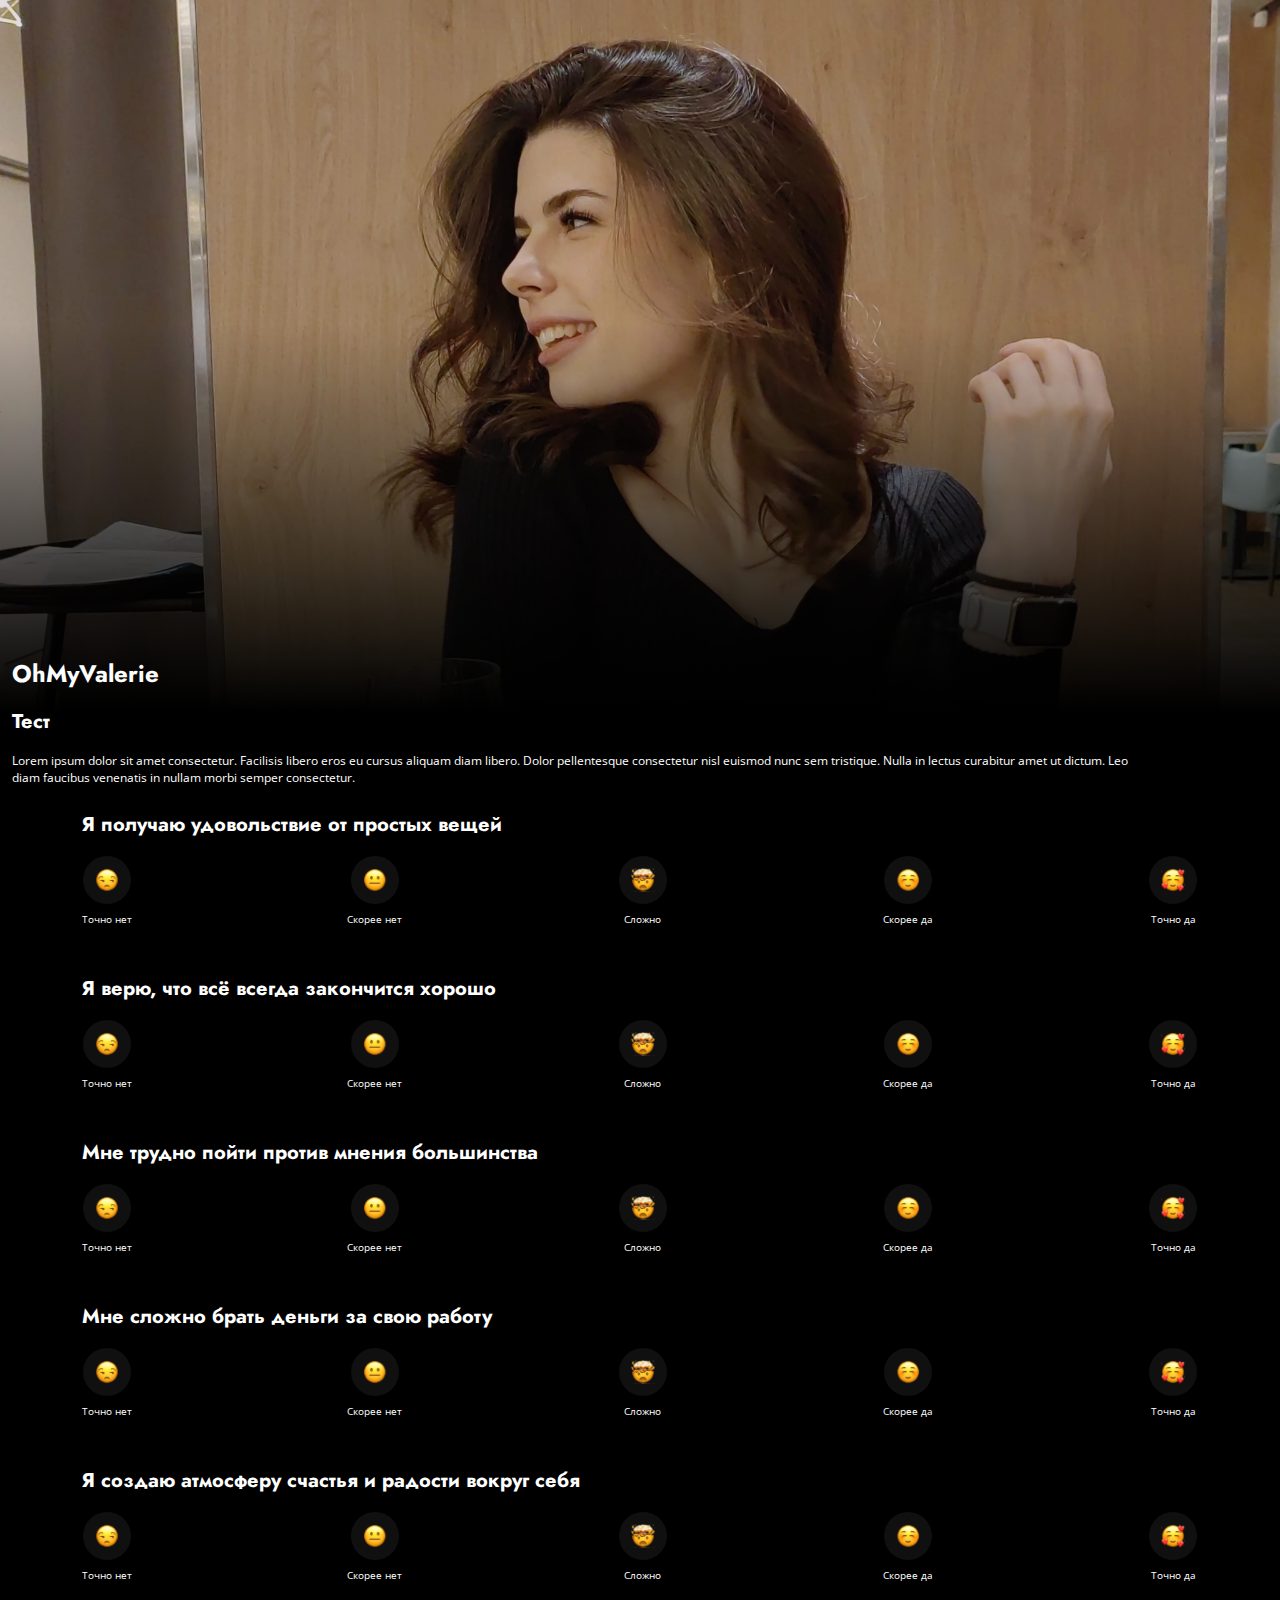
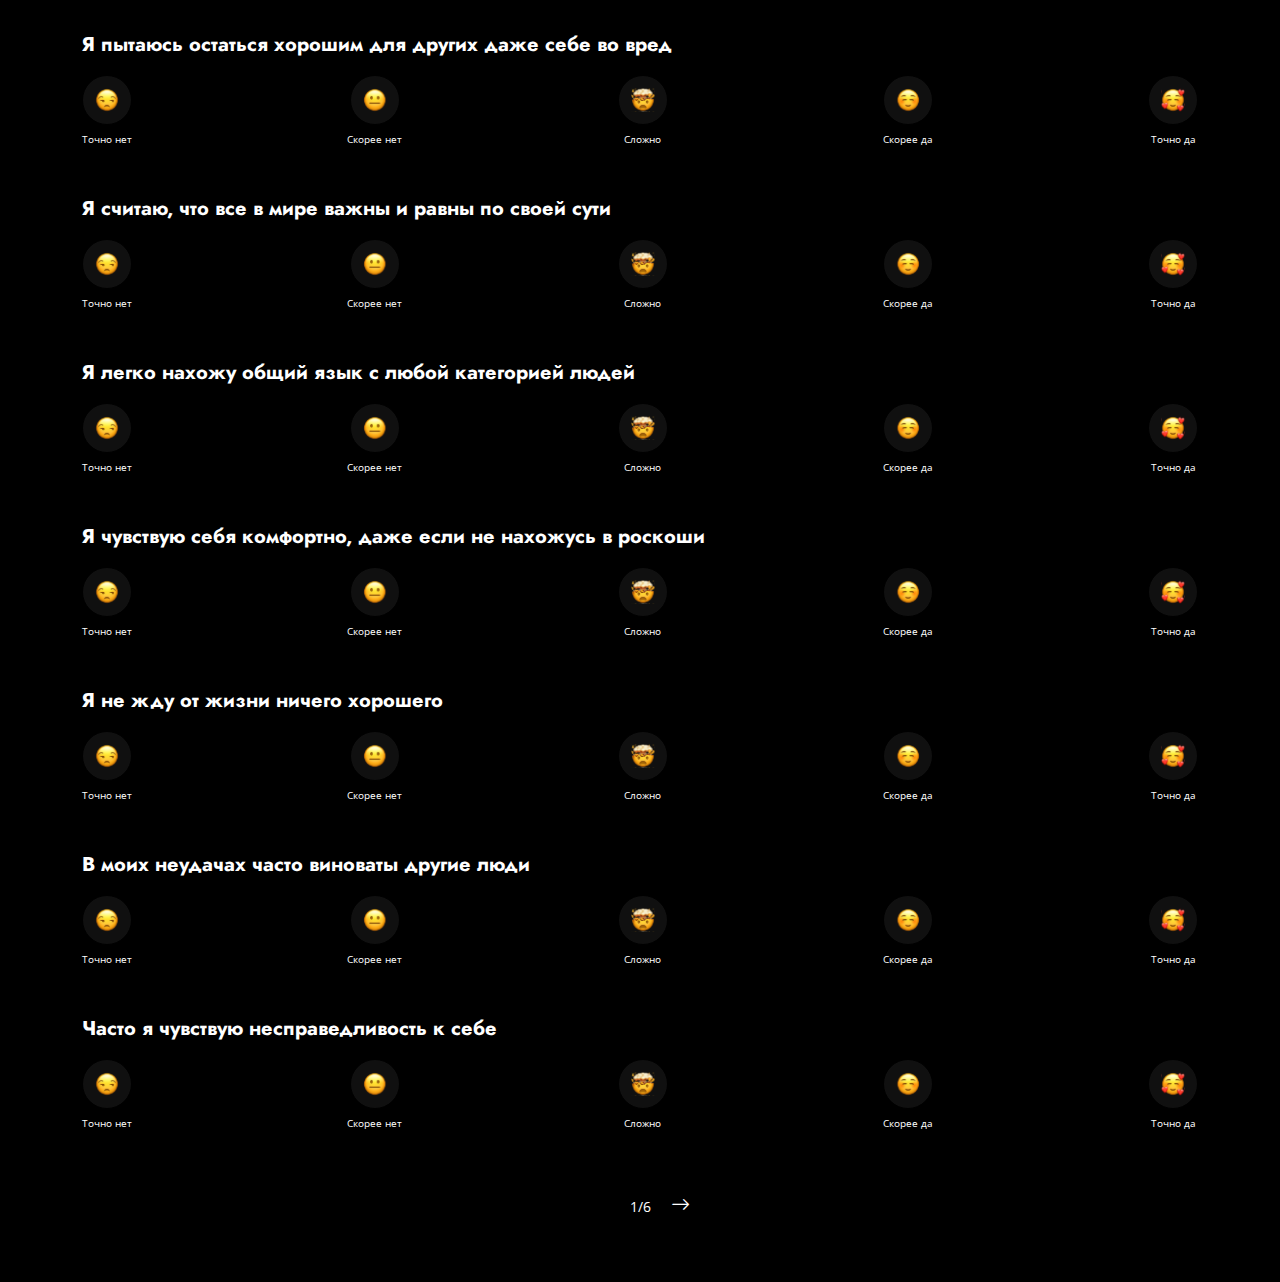
==== commit 82bfdffc: "update index.html, form-page.js and style.css" ====
--- a/index.html
+++ b/index.html
@@ -18,7 +18,7 @@
     </head>
     <body>
     <main>
-        <div class="page " id="page-1">
+        <div class="page selected" id="page-1">
             <div class="main-banner">
                 <div class="main-banner__image-filter"></div>
                 <img alt="OhMyValerie" class="main-banner__image" src="images/main.webp"/>
@@ -4895,7 +4895,7 @@
                 </div>
             </div>
         </div>
-        <div class="page form-page selected" id="page-7">
+        <div class="page form-page" id="page-7">
             <div class="container">
                 <div class="row">
                     <div class="col-12">
@@ -4934,7 +4934,7 @@
                             <span>+7 (999) 123 45 67</span>
                         </p>
                     </div>
-                    <div class="col-12">
+                    <div class="col-12 mb-5">
                         <label class="form-checkbox" for="isAgree">
                             <input class="form-checkbox__input" name="isAgree" id="isAgree" type="checkbox">
                             <span class="form-checkbox__wrapper">
--- a/css/style.css
+++ b/css/style.css
@@ -256,7 +256,7 @@
 .form-page {
 
     position: relative;
-    height: 100vh;
+    height: 100%;
 }
 
 .form-page__heading{
@@ -368,10 +368,10 @@
     transition: all 0.2s ease-in-out;
 }
 
-.send-button__wrapper{
-    position: absolute;
-    bottom: 1.5rem;
-}
+/*.send-button__wrapper{*/
+/*    position: absolute;*/
+/*    bottom: 1.5rem;*/
+/*}*/
 
 .send-button{
     width: 100%;
